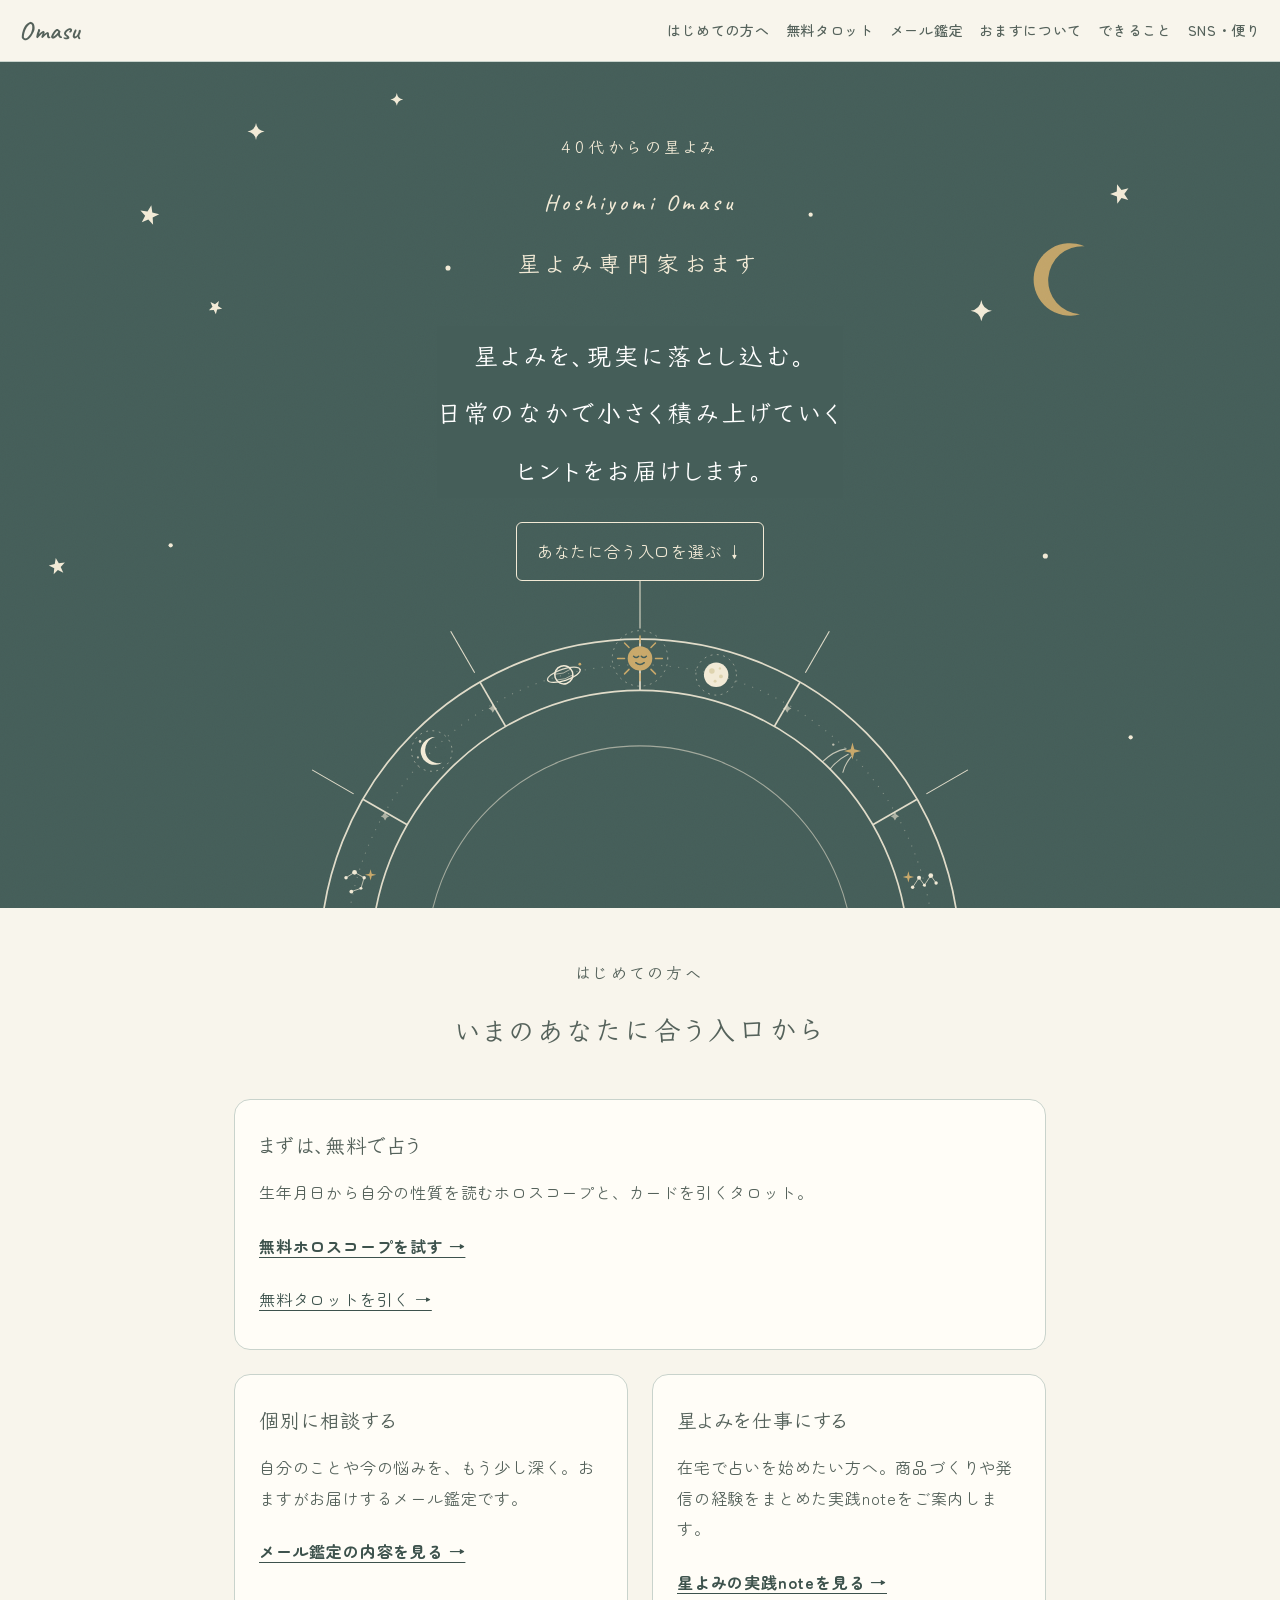
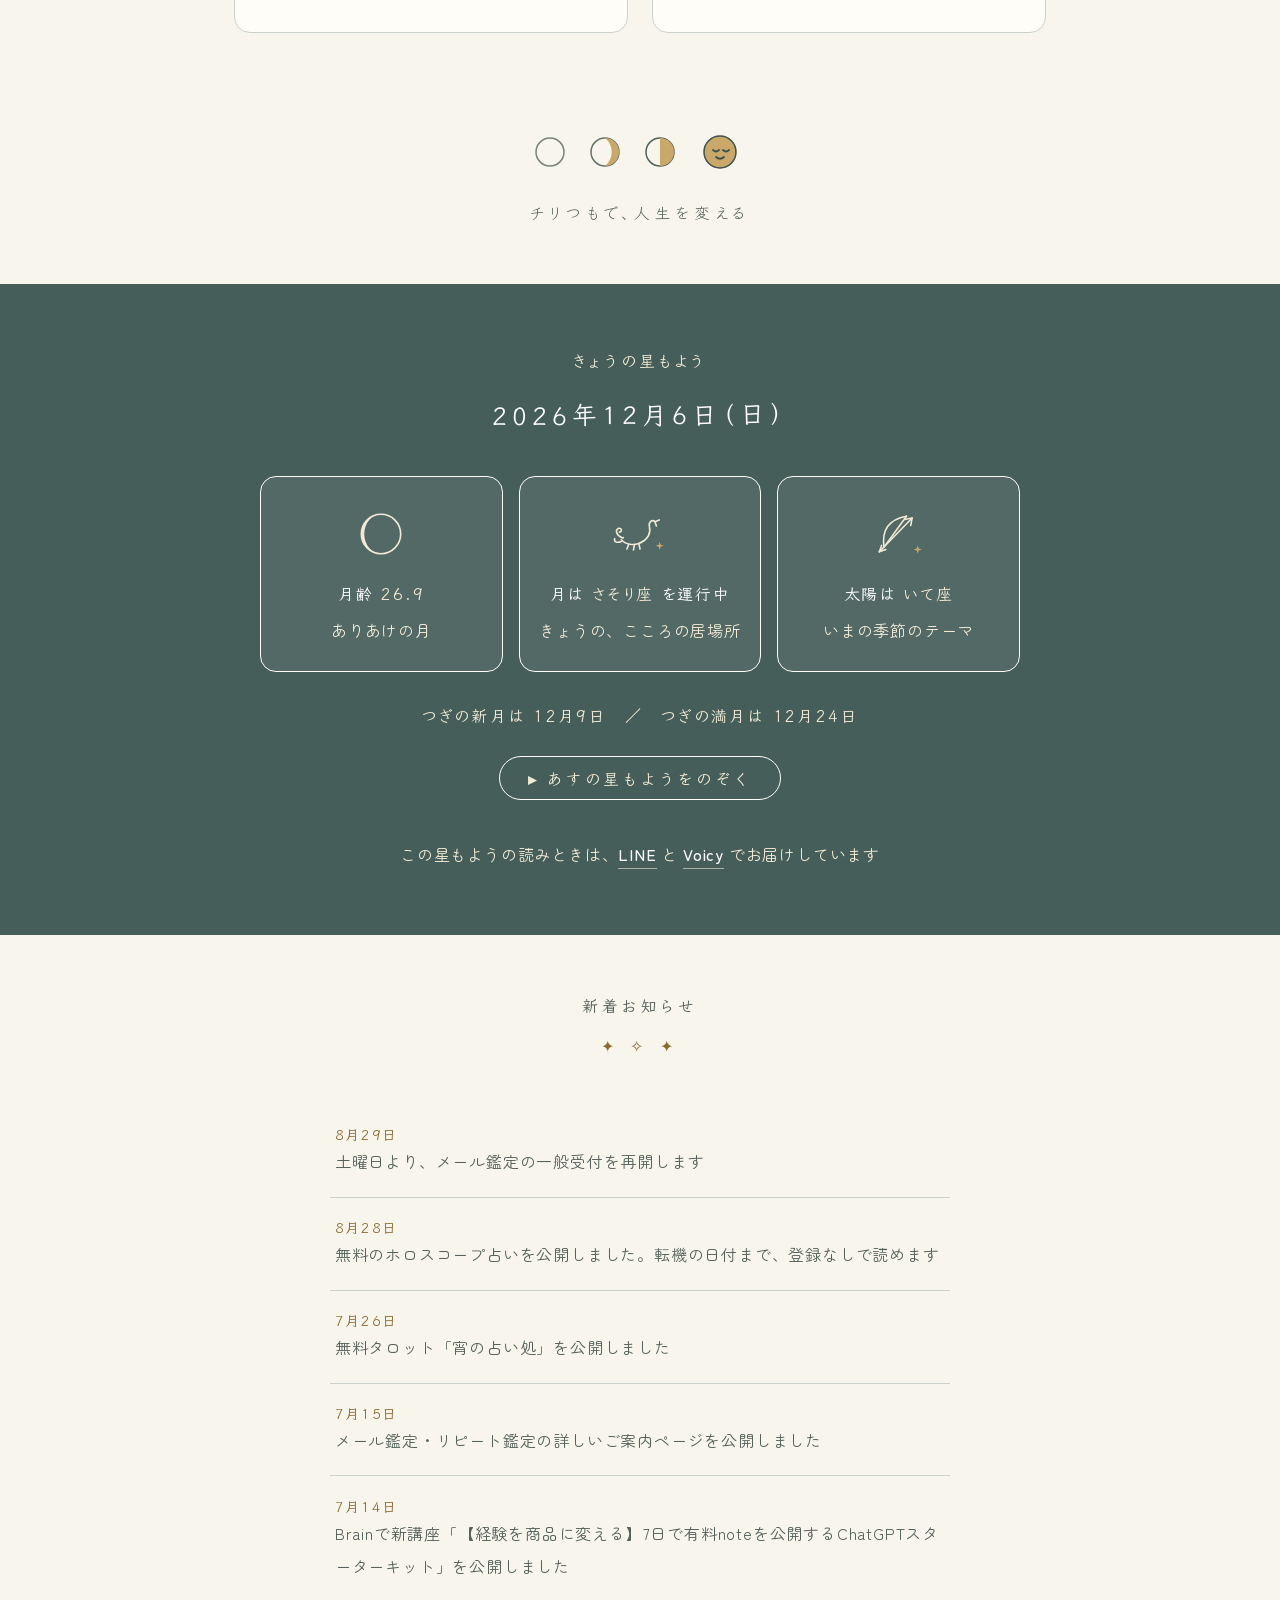
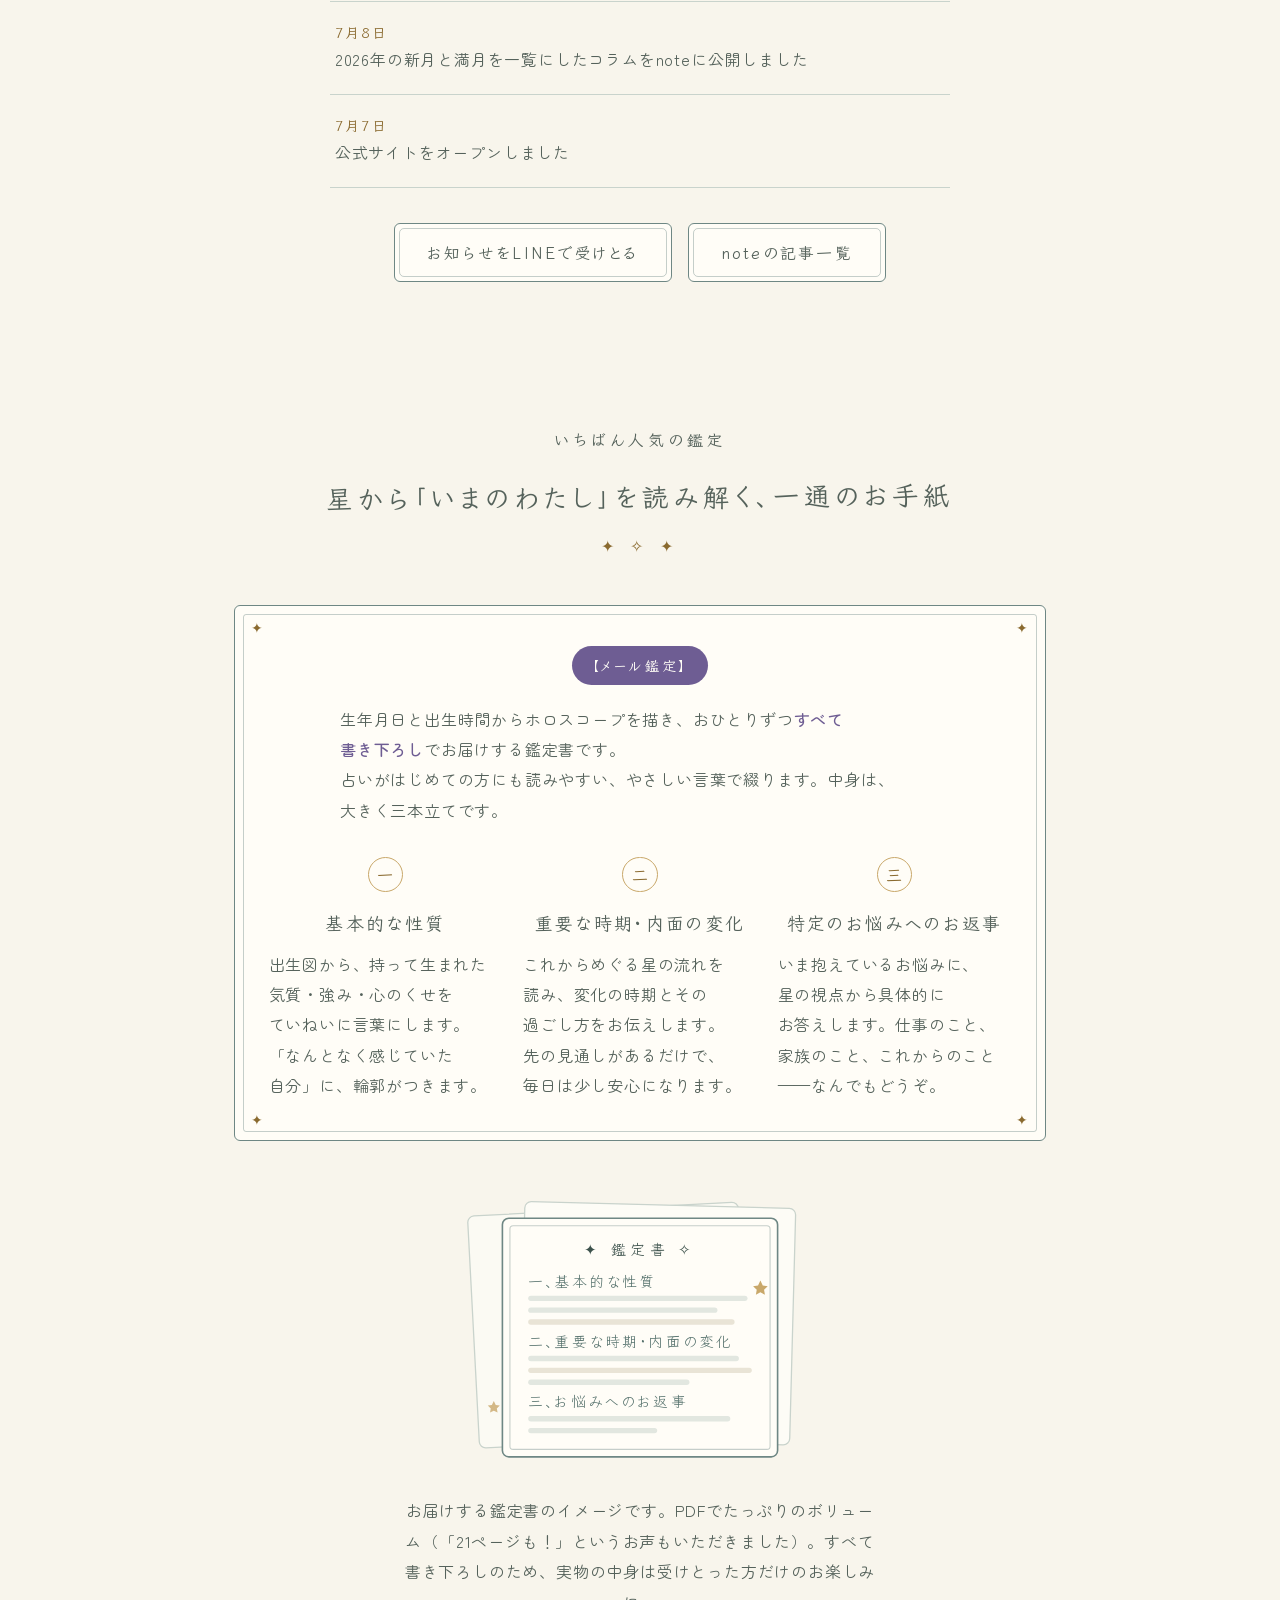
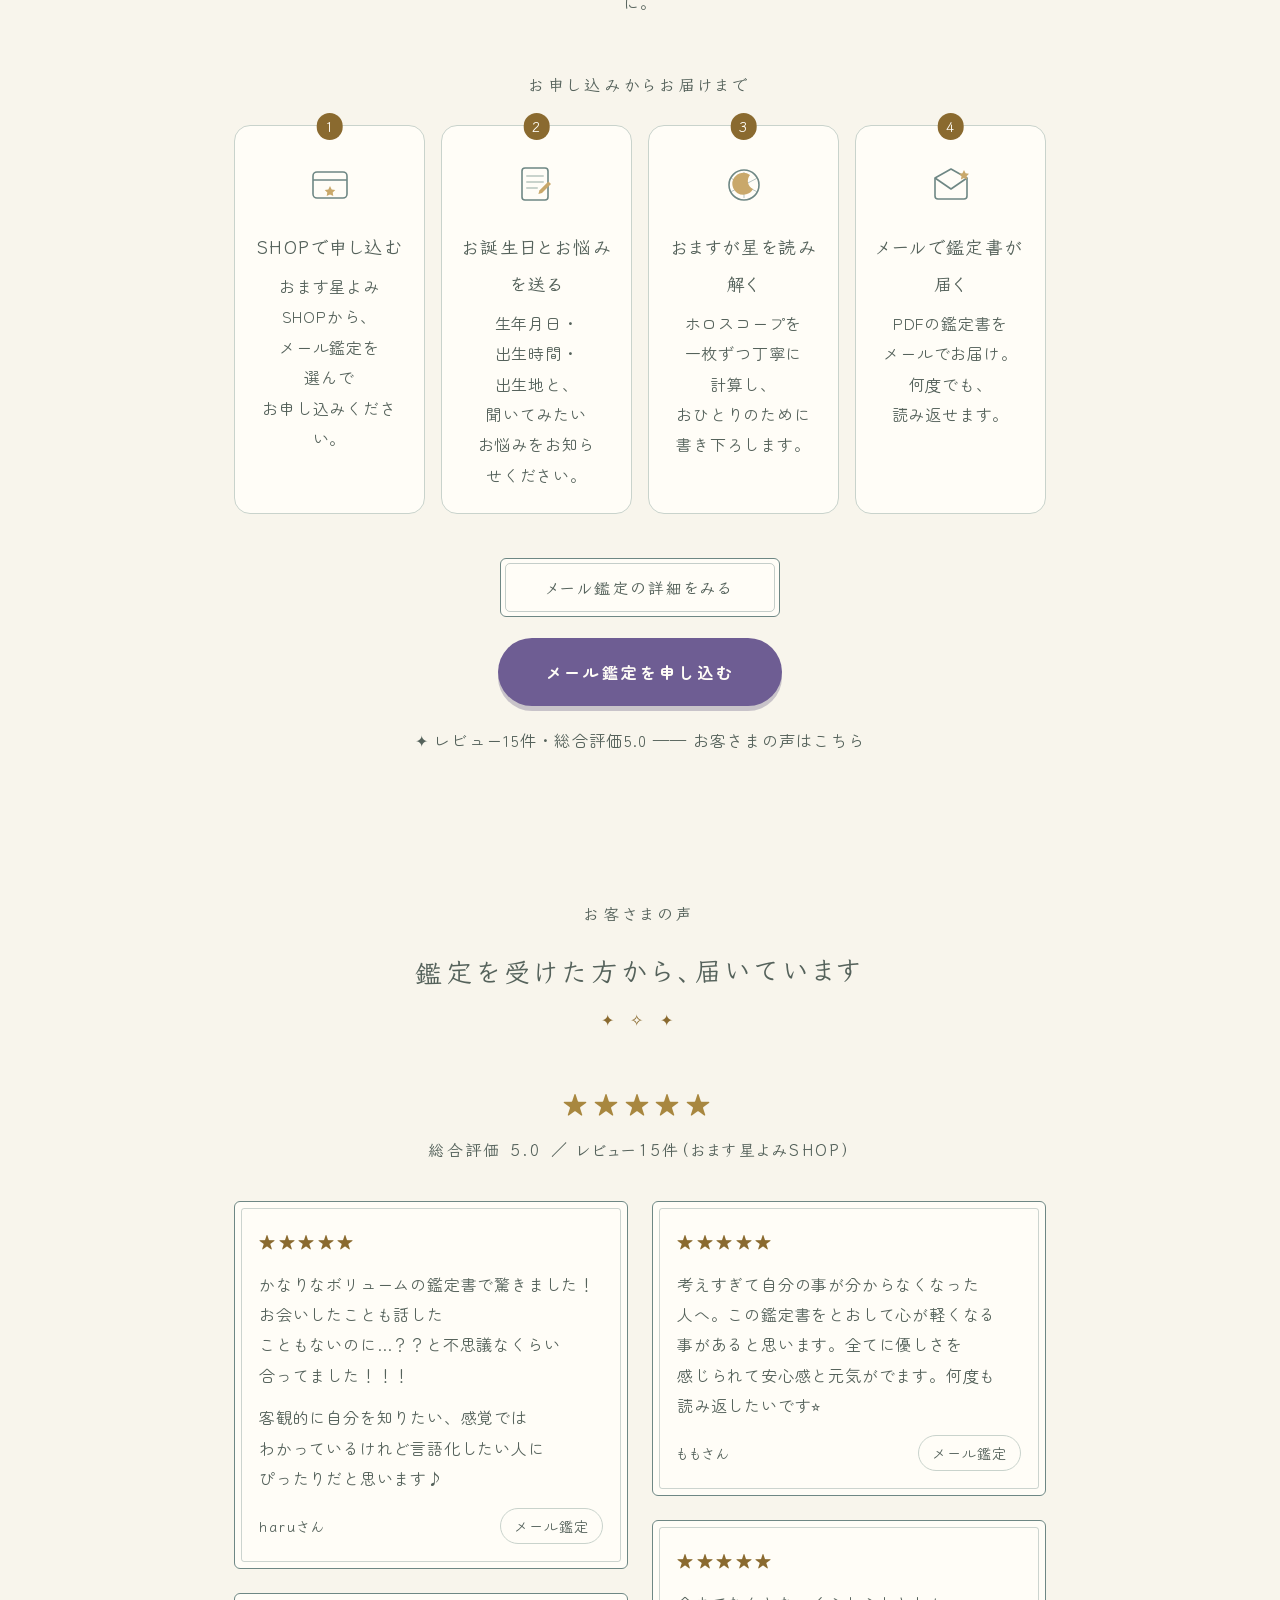
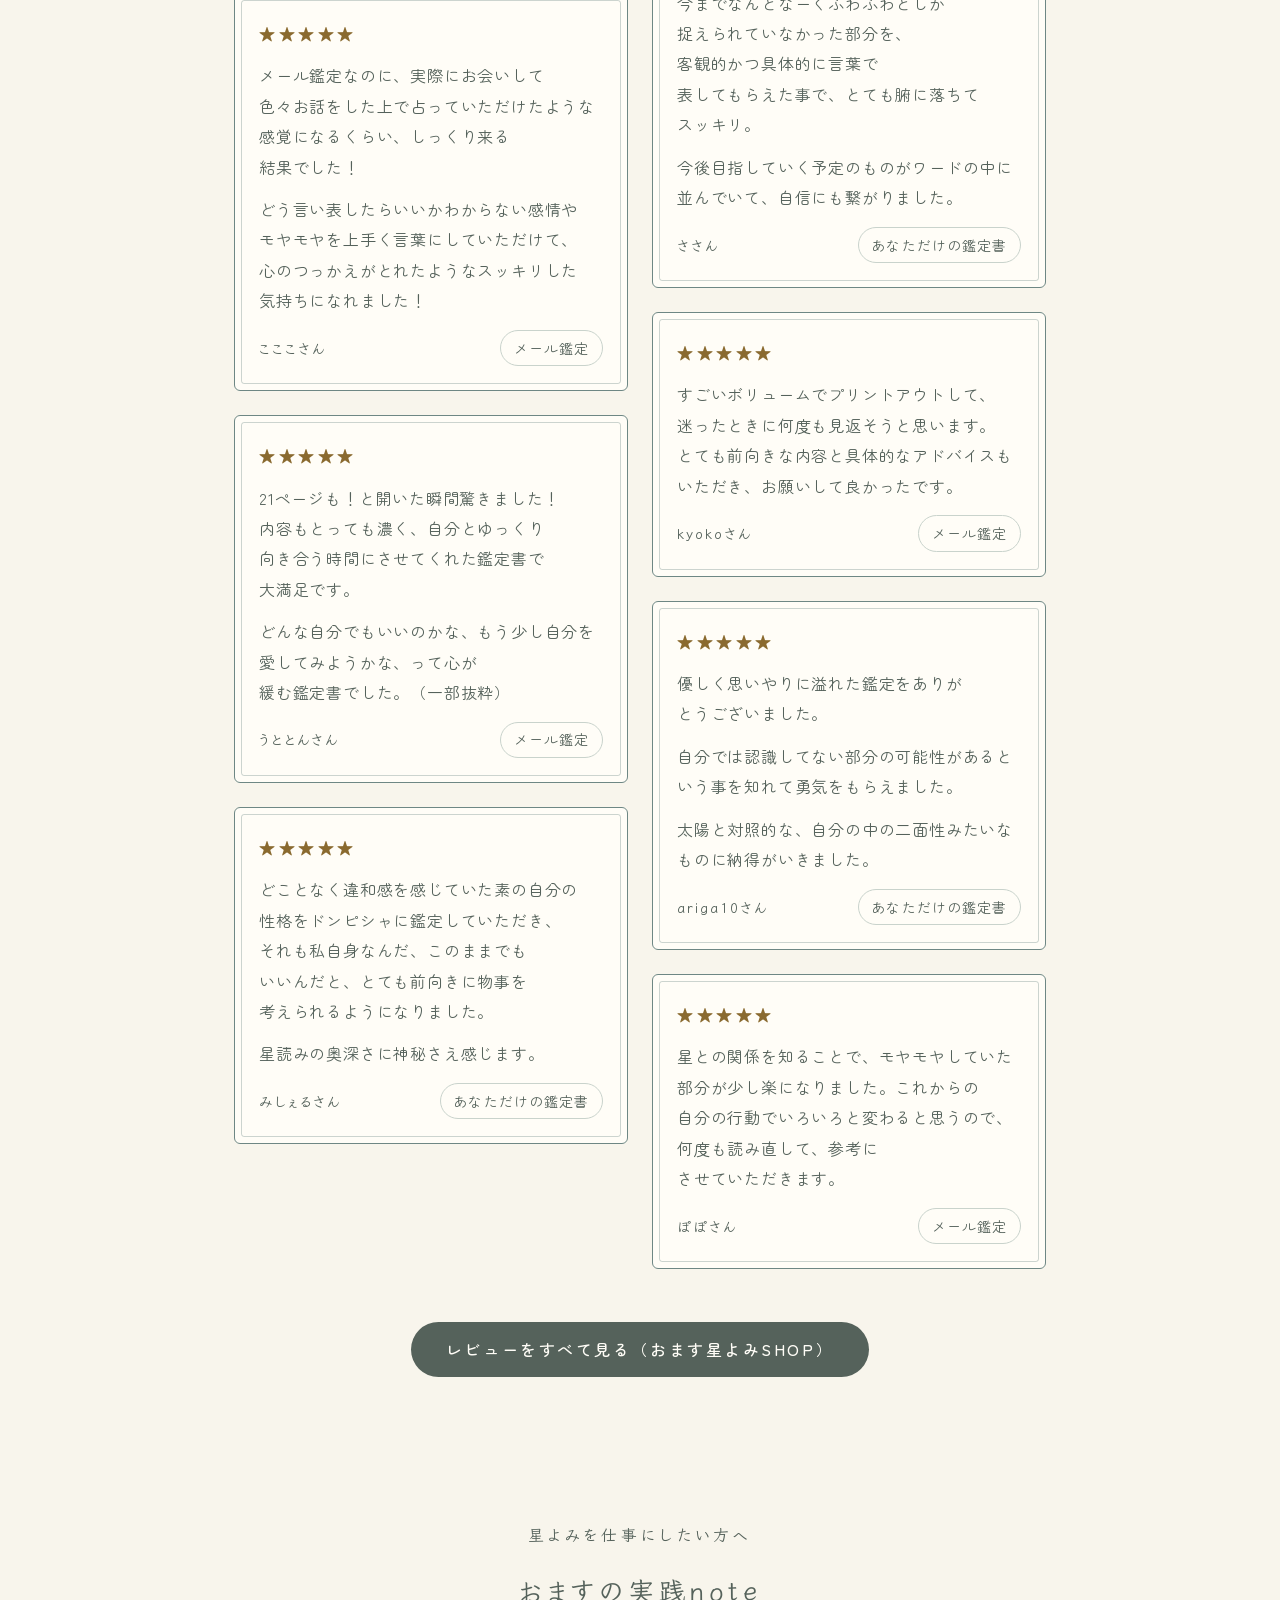
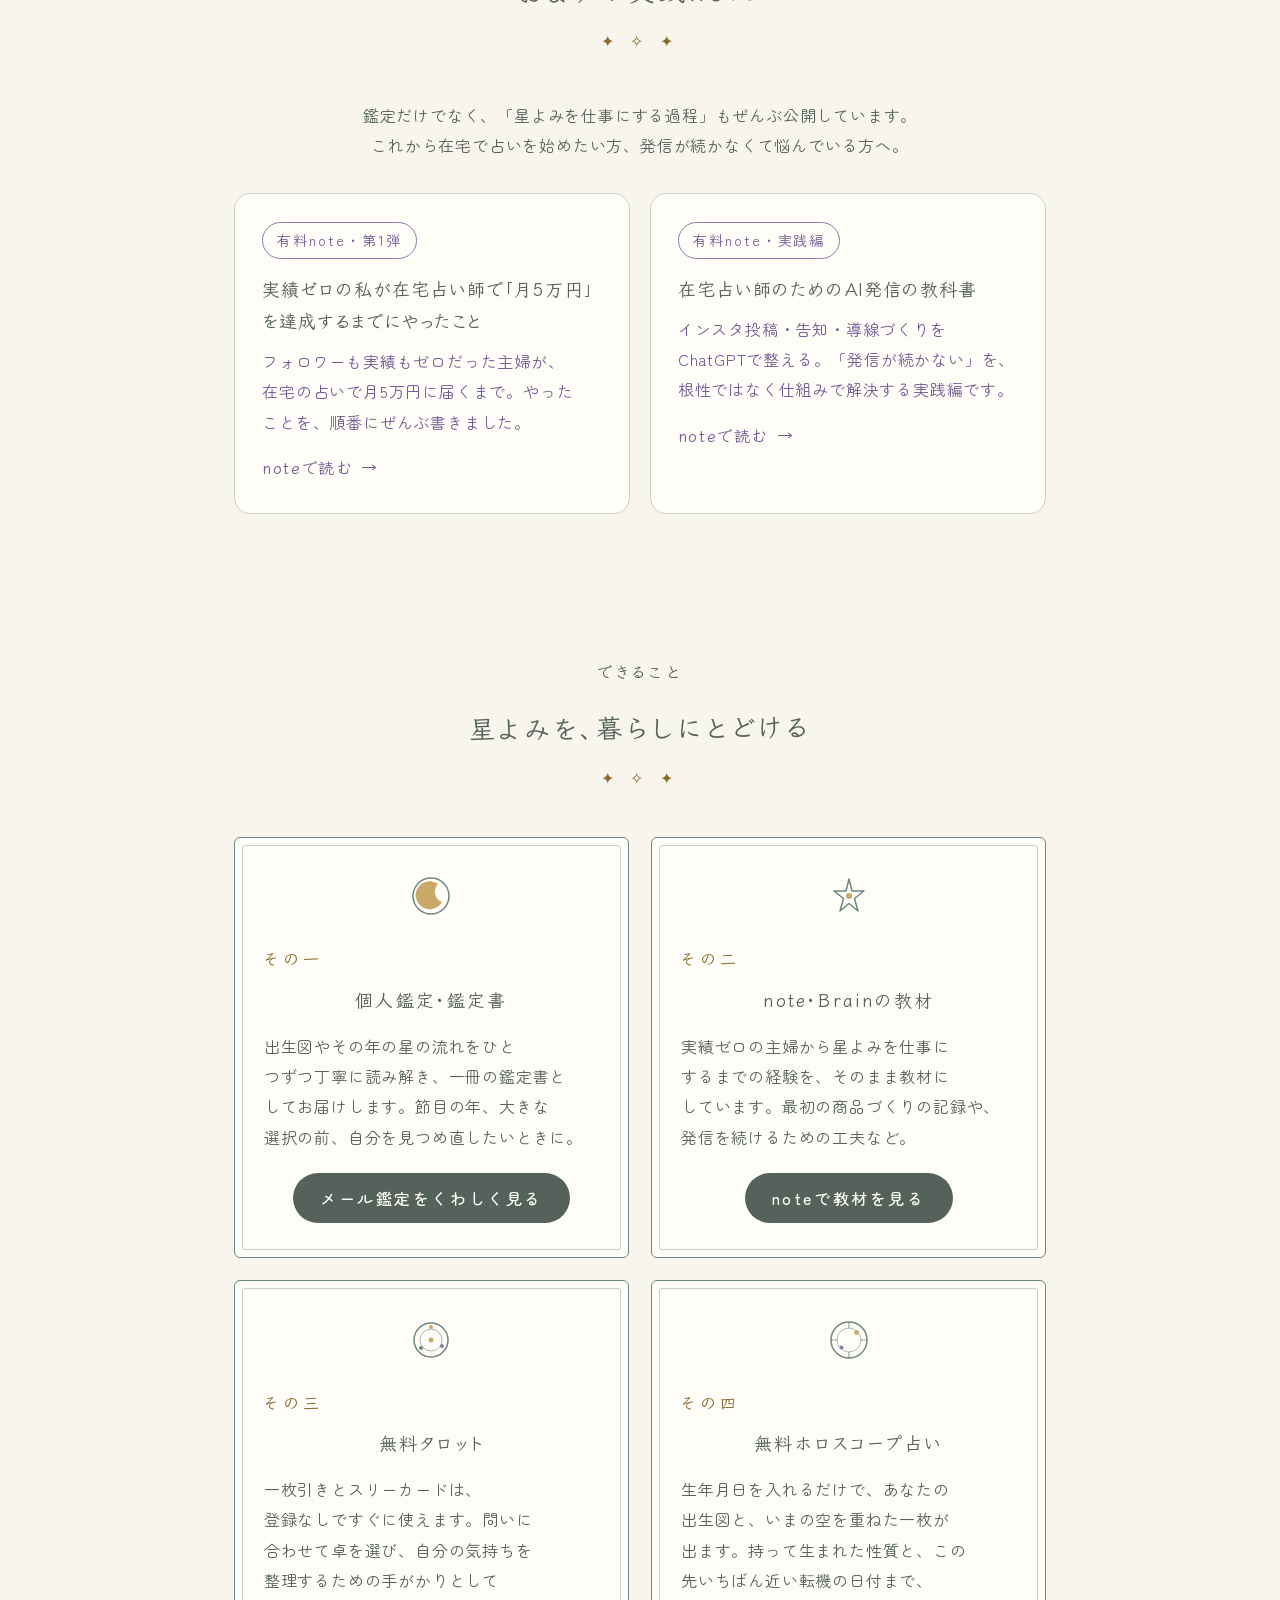
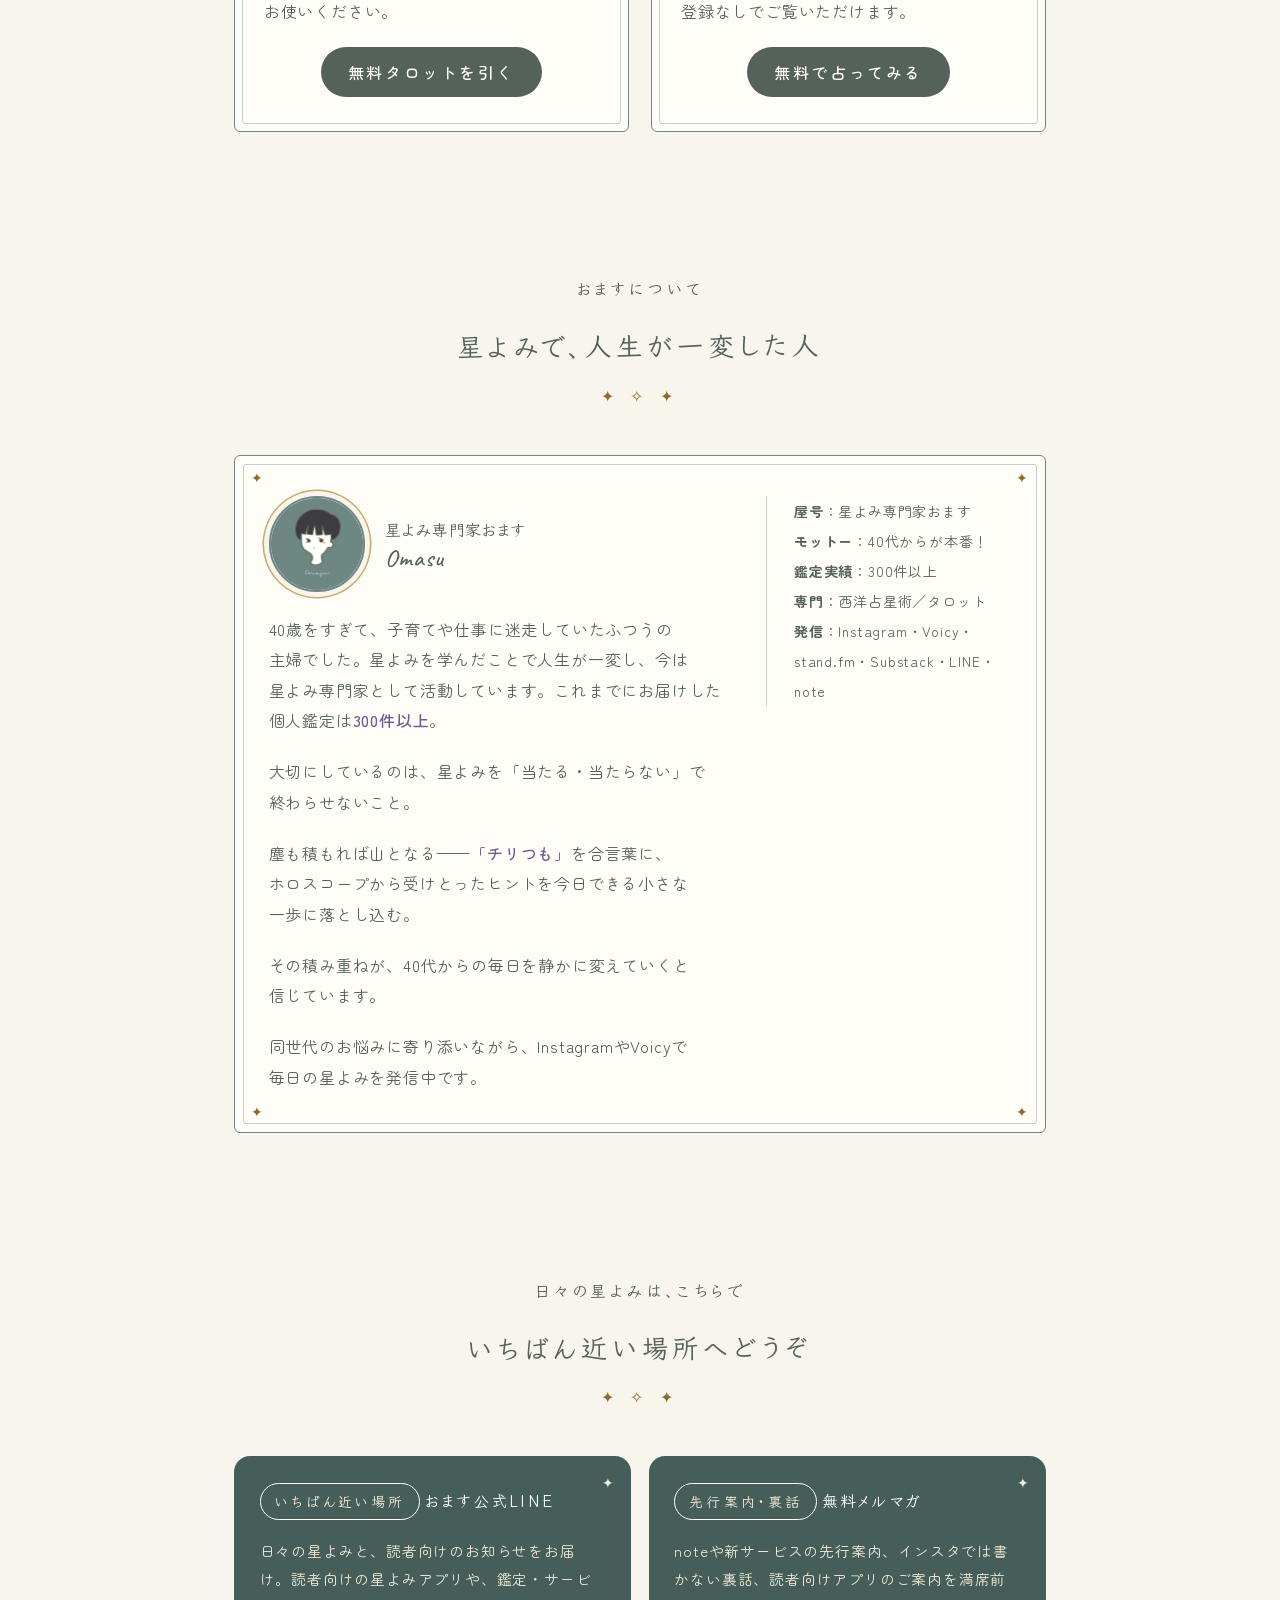
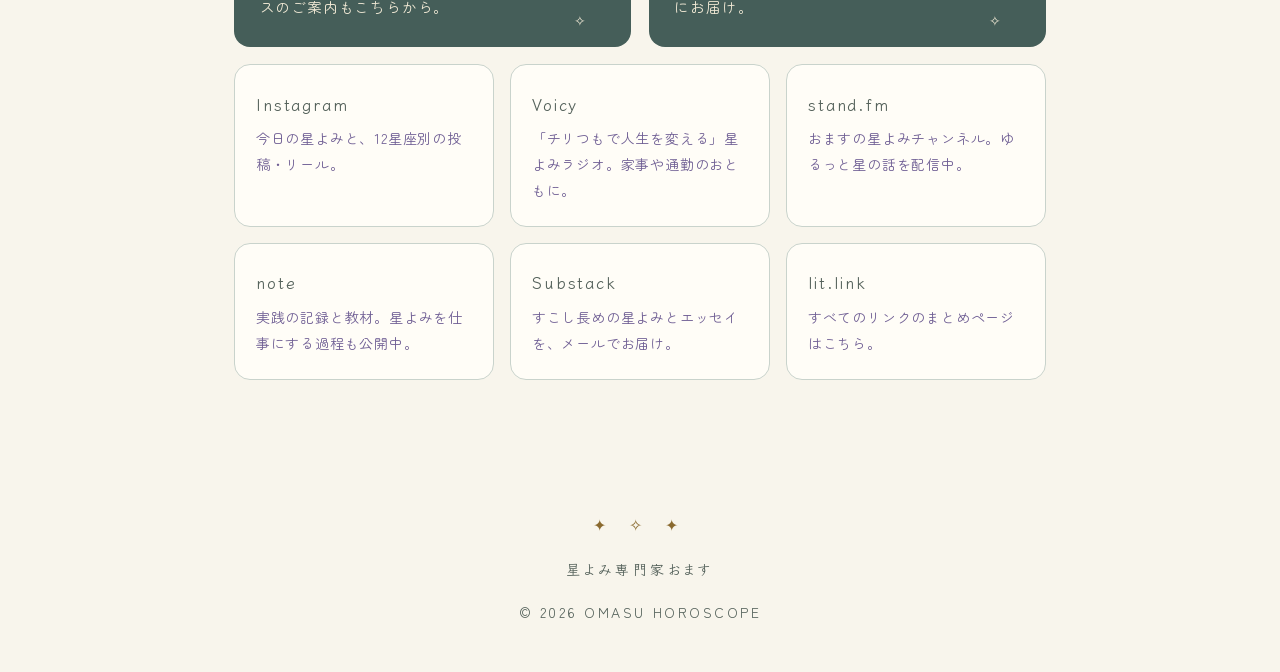
==== index.html @ 39710cfb "公式トップの入口と文字・レビューの読みやすさを改善" ====
<!DOCTYPE html>
<html lang="ja">
<head>
<meta charset="UTF-8">
<meta name="viewport" content="width=device-width, initial-scale=1.0">
<title>星よみ専門家おます | 公式サイト</title>
<meta name="description" content="星よみ専門家おますの公式サイト。星よみを現実に落とし込みながら、日常生活の中で小さく積み上げていくヒントをお届けします。40代からが本番！">
<link rel="preconnect" href="https://fonts.googleapis.com">
<link rel="preconnect" href="https://fonts.gstatic.com" crossorigin>
<link href="https://fonts.googleapis.com/css2?family=Caveat:wght@500;600&family=Shippori+Mincho+B1:wght@500;700&family=Zen+Maru+Gothic:wght@400;500;700&family=Klee+One:wght@400;600&display=swap" rel="stylesheet">
<style>
  :root{
    --ivory:#f8f5ec;
    --card:#fffdf7;
    --green:#6e8784;        /* アイコンと同じ緑 */
    --green-hi:#7f9793;
    --green-deep:#54706b;
    --green-dark:#455e59;
    --green-ink:#3d524c;
    --cream:#f2ead6;
    --gold:#c9a86a;
    --murasaki:#8d7bb0;
    --lavender:#cfc5e3;
    --body:#55625b;
    --line:#c9d3cc;
    --maxw:860px;
  }
  *{margin:0;padding:0;box-sizing:border-box}
  html{scroll-behavior:smooth}
  body{
    background:var(--ivory);
    color:var(--body);
    font-family:'Zen Maru Gothic',sans-serif;
    line-height:2.05;
    letter-spacing:.05em;
    font-feature-settings:"palt";
  }
  ::selection{background:var(--green);color:#fff}
  h1,h2,h3{font-family:'Klee One',cursive;font-weight:600;color:var(--green-ink)}
  a{color:var(--murasaki);text-decoration:none;transition:opacity .25s}
  a:hover{opacity:.75}
  a:focus-visible{outline:2px solid var(--murasaki);outline-offset:4px;border-radius:8px}

  .obi{
    font-family:'Klee One',cursive;font-weight:600;
    font-size:.9rem;letter-spacing:.24em;color:var(--green);
  }
  .hoshikugiri{
    display:flex;justify-content:center;gap:.8rem;
    color:var(--gold);font-size:.85rem;letter-spacing:.4em;margin-top:.4rem;
  }

  /* ---------- nav ---------- */
  nav{
    position:sticky;top:0;z-index:50;
    display:flex;align-items:center;justify-content:space-between;
    gap:1rem;
    padding:.65rem 1.2rem;
    background:rgba(248,245,236,.86);
    backdrop-filter:blur(8px);
    -webkit-backdrop-filter:blur(8px);
    border-bottom:1px solid var(--line);
  }
  nav .logo{
    font-family:'Caveat',cursive;
    font-weight:600;
    font-size:1.6rem;
    color:var(--green-ink);
    line-height:1;
  }
  nav ul{
    display:flex;gap:1.1rem;list-style:none;
    overflow-x:auto;
    -webkit-overflow-scrolling:touch;
  }
  nav ul a{
    font-size:.8rem;letter-spacing:.14em;color:var(--green-ink);
    white-space:nowrap;font-weight:500;
  }

  /* ---------- hero ---------- */
  .hero{
    position:relative;
    min-height:94svh;
    display:flex;align-items:center;justify-content:center;
    text-align:center;overflow:hidden;
    padding:4rem 1.5rem 0;
    background:
      radial-gradient(120% 90% at 20% 15%, rgba(242,234,214,.13) 0%, rgba(242,234,214,0) 45%),
      radial-gradient(90% 70% at 80% 30%, var(--green-hi) 0%, rgba(127,151,147,0) 60%),
      radial-gradient(110% 90% at 50% 100%, var(--green-deep) 0%, rgba(84,112,107,0) 65%),
      linear-gradient(175deg, var(--green) 0%, #66807c 55%, var(--green-deep) 100%);
    color:var(--cream);
  }
  /* 紙の粒子（リッチな質感） */
  .hero::after{
    content:"";
    position:absolute;inset:0;
    background-image:url("data:image/svg+xml,%3Csvg xmlns='http://www.w3.org/2000/svg' width='240' height='240'%3E%3Cfilter id='n'%3E%3CfeTurbulence type='fractalNoise' baseFrequency='0.9' numOctaves='2'/%3E%3C/filter%3E%3Crect width='240' height='240' filter='url(%23n)' opacity='0.5'/%3E%3C/svg%3E");
    opacity:.07;
    mix-blend-mode:overlay;
    pointer-events:none;
  }
  .hero-sky{position:absolute;inset:0;width:100%;height:100%;pointer-events:none}

  /* 星のまたたき */
  .tw{animation:twinkle 3.6s ease-in-out infinite}
  .tw:nth-of-type(2n){animation-delay:1.2s;animation-duration:4.4s}
  .tw:nth-of-type(3n){animation-delay:2.1s;animation-duration:5.2s}
  .tw:nth-of-type(5n){animation-delay:.6s}
  @keyframes twinkle{0%,100%{opacity:.9}50%{opacity:.25}}
  /* 月のゆらぎ */
  .moon-g{animation:moonfloat 9s ease-in-out infinite;transform-box:fill-box;transform-origin:center}
  @keyframes moonfloat{0%,100%{transform:translateY(0)}50%{transform:translateY(-9px)}}
  /* 光線の呼吸 */
  #rays{animation:breathe 7s ease-in-out infinite}
  @keyframes breathe{0%,100%{opacity:.5}50%{opacity:.2}}
  /* 流れ星 */
  .shooting{
    position:absolute;
    top:14%;left:-6%;
    width:130px;height:2px;
    background:linear-gradient(90deg, rgba(242,234,214,0), rgba(242,234,214,.95));
    border-radius:2px;
    transform:rotate(16deg);
    opacity:0;
    animation:shoot 9s ease-in infinite;
    animation-delay:3s;
  }
  @keyframes shoot{
    0%{opacity:0;transform:translate(0,0) rotate(16deg)}
    3%{opacity:1}
    9%{opacity:0;transform:translate(60vw,18vh) rotate(16deg)}
    100%{opacity:0;transform:translate(60vw,18vh) rotate(16deg)}
  }

  .hero-inner{
    position:relative;z-index:1;max-width:640px;
    /* 環は「幅か高さの大きい方」に合わせて拡大されるため、余白も同じ基準で確保する */
    padding-bottom:260px;
    padding-bottom:max(24vw, 36vh);
    padding-bottom:max(24vw, 36svh);
  }
  .hero .obi{color:var(--cream);opacity:.85}
  .hero h1{
    margin-top:1.1rem;
    font-size:clamp(1.1rem,3.4vw,1.4rem);
    letter-spacing:.3em;color:var(--cream);
  }
  .hero h1 .small{
    display:block;font-size:.62em;letter-spacing:.5em;opacity:.7;margin-bottom:.6em;
    font-family:'Caveat',cursive;font-weight:500;letter-spacing:.18em;font-size:1em;
  }
  .thesis{
    margin-top:2.5rem;
    font-family:'Klee One',cursive;font-weight:600;
    font-size:clamp(1.15rem,3.4vw,1.5rem);
    letter-spacing:.14em;line-height:2.4;color:#fff;
    transform:rotate(-.5deg);
    text-shadow:0 1px 12px rgba(61,82,76,.35);
  }
  .motto{
    display:inline-block;margin-top:2rem;
    font-family:'Klee One',cursive;font-weight:600;
    font-size:.9rem;letter-spacing:.14em;color:var(--cream);
    border:1.5px solid rgba(242,234,214,.75);
    border-radius:999px;padding:.5em 1.8em;transform:rotate(-1.5deg);
  }
  /* ヒーローの入場アニメーション */
  .rise{opacity:0;transform:translateY(18px);animation:rise 1s ease-out forwards}
  .rise.d1{animation-delay:.15s}.rise.d2{animation-delay:.35s}.rise.d3{animation-delay:.6s}.rise.d4{animation-delay:.85s}
  @keyframes rise{to{opacity:1;transform:none}}

  /* ---------- 満ちていく月 ---------- */
  .michiru{text-align:center;padding:3rem 1.5rem 0}
  .michiru .cap{
    font-family:'Klee One',cursive;font-size:.84rem;
    letter-spacing:.3em;color:var(--green);margin-top:.7rem;
  }

  /* ---------- 新着お知らせ ---------- */
  .news-list{max-width:620px;margin:0 auto}
  .news-item{
    display:block;
    border-bottom:1px solid var(--line);
    padding:1.15rem .3rem;
    color:var(--body);
  }
  a.news-item:hover{opacity:1;background:#fbfaf3}
  .news-date{
    font-family:'Klee One',cursive;
    font-weight:600;
    font-size:.8rem;
    letter-spacing:.16em;
    color:var(--gold);
    display:block;
    line-height:1.6;
  }
  .news-text{font-size:.95rem;line-height:1.9;color:var(--green-ink)}
  .news-btns{
    display:flex;flex-wrap:wrap;justify-content:center;gap:1rem;
    margin-top:2.2rem;
  }
  .btn-hand{
    position:relative;
    display:inline-block;
    font-family:'Klee One',cursive;
    font-weight:600;
    font-size:.92rem;
    letter-spacing:.14em;
    color:var(--green-ink);
    background:var(--card);
    border:1.5px solid var(--green);
    border-radius:8px;
    padding:.75em 2em;
  }
  .btn-hand::before{
    content:"";
    position:absolute;inset:4px;
    border:1px solid var(--green);
    opacity:.4;border-radius:5px;
    pointer-events:none;
  }
  .btn-hand:hover{background:var(--green);color:#fff;opacity:1}

  /* ---------- sections ---------- */
  section{max-width:var(--maxw);margin:0 auto;padding:4.4rem 1.5rem}
  .sec-head{text-align:center;margin-bottom:2.7rem}
  .sec-head h2{
    font-size:clamp(1.3rem,4vw,1.65rem);
    letter-spacing:.18em;margin-top:.8rem;transform:rotate(-.4deg);
  }
  p+p{margin-top:1.3em}
  em{font-style:normal;color:var(--murasaki);font-weight:500}

  /* スクロールで浮かび上がる */
  .reveal{opacity:0;transform:translateY(26px);transition:opacity .8s ease,transform .8s ease}
  .reveal.on{opacity:1;transform:none}

  /* タロットカード風の枠 */
  .tarot-card{
    position:relative;background:var(--card);
    border:1.5px solid var(--green);border-radius:6px;
    padding:2.5rem 2.1rem;
  }
  .tarot-card::before{
    content:"";position:absolute;inset:8px;
    border:1px solid var(--green);opacity:.4;border-radius:3px;pointer-events:none;
  }
  .kado{position:absolute;color:var(--gold);font-size:.9rem;line-height:1}
  .kado.tl{top:14px;left:16px}.kado.tr{top:14px;right:16px}
  .kado.bl{bottom:14px;left:16px}.kado.br{bottom:14px;right:16px}

  /* ---------- about ---------- */
  .about-grid{display:grid;grid-template-columns:1fr;gap:1.9rem}
  .prof-head{display:flex;align-items:center;gap:1.3rem;margin-bottom:1.4rem}
  .prof-icon{
    width:96px;height:96px;flex:0 0 auto;
    border-radius:50%;
    border:2.5px solid var(--green);
    box-shadow:0 0 0 5px var(--ivory), 0 0 0 6.5px var(--gold);
    object-fit:cover;
  }
  .prof-name{font-family:'Klee One',cursive;font-weight:600;color:var(--green-ink)}
  .prof-name .en{
    display:block;font-family:'Caveat',cursive;font-weight:500;
    font-size:1.3rem;color:var(--green);line-height:1.2;
  }
  .about-note{
    border-top:1px solid var(--line);padding-top:1.4rem;
    font-size:.86rem;line-height:2.15;
  }
  .about-note b{color:var(--green-ink);font-weight:700}

  /* ---------- services ---------- */
  .services{display:grid;grid-template-columns:1fr;gap:1.4rem}
  .service{
    position:relative;background:var(--card);
    border:1.5px solid var(--green);border-radius:6px;
    padding:2.2rem 1.8rem 2.1rem;text-align:center;
  }
  .service::before{
    content:"";position:absolute;inset:7px;
    border:1px solid var(--green);opacity:.4;border-radius:3px;pointer-events:none;
  }
  .service .icon{margin-bottom:.9rem}
  .service .num{
    font-family:'Klee One',cursive;font-weight:600;
    font-size:.8rem;letter-spacing:.32em;color:var(--gold);
  }
  .service h3{font-size:1.12rem;letter-spacing:.12em;margin:.45rem 0 .8rem}
  .service p{font-size:.9rem;line-height:2;text-align:left}
  .service .go{
    display:inline-block;margin-top:1.3rem;
    font-size:.82rem;font-weight:500;letter-spacing:.16em;
    color:#fff;background:var(--green);border-radius:999px;padding:.55em 1.7em;
  }
  .service .go:hover{background:var(--green-dark);opacity:1}

  /* ---------- apps ---------- */
  .apps{display:grid;grid-template-columns:1fr;gap:1.2rem}
  .app-card{
    display:block;background:var(--card);
    border:1.5px solid var(--line);border-radius:20px;
    padding:1.8rem 1.7rem;
    transition:transform .25s,border-color .25s;
  }
  .app-card:hover{opacity:1;transform:translateY(-3px);border-color:var(--green)}
  .app-card h3{font-size:1rem;letter-spacing:.1em}
  .app-card p{font-size:.85rem;margin-top:.55rem;line-height:1.95}
  .app-card .url{
    display:block;margin-top:.9rem;
    font-family:'Klee One',cursive;font-weight:600;
    font-size:.78rem;letter-spacing:.1em;color:var(--murasaki);
  }

  /* ---------- channels ---------- */
  .ch-featured{display:grid;grid-template-columns:1fr;gap:1.1rem;margin-bottom:1.1rem}
  .ch-big{
    position:relative;display:block;
    background:linear-gradient(160deg,var(--green) 0%,var(--green-deep) 100%);
    color:var(--cream);
    border-radius:20px;
    padding:1.7rem 1.6rem 1.6rem;
    overflow:hidden;
  }
  .ch-big:hover{opacity:.92}
  .ch-big .st{position:absolute;color:rgba(242,234,214,.5);font-size:.8rem}
  .ch-big .st.a{top:12px;right:16px}
  .ch-big .st.b{bottom:12px;right:44px;font-size:.6rem}
  .ch-big .ch-name{
    font-family:'Klee One',cursive;font-weight:600;
    font-size:1.15rem;letter-spacing:.14em;color:#fff;
  }
  .ch-big .ch-desc{display:block;font-size:.82rem;margin-top:.5rem;line-height:1.9;color:var(--cream)}
  .ch-big .tag{
    display:inline-block;margin-bottom:.6rem;
    font-family:'Klee One',cursive;font-weight:600;
    font-size:.7rem;letter-spacing:.22em;
    border:1px solid rgba(242,234,214,.7);
    border-radius:999px;padding:.2em 1em;color:var(--cream);
  }
  .channels{display:grid;grid-template-columns:1fr 1fr;gap:1rem}
  .channel{
    display:block;background:var(--card);
    border:1.5px solid var(--line);border-radius:16px;
    padding:1.4rem 1.3rem;
  }
  .channel:hover{opacity:1;border-color:var(--green);background:#fbfaf3}
  .channel .ch-name{
    font-family:'Klee One',cursive;font-weight:600;
    font-size:1rem;letter-spacing:.12em;color:var(--green-ink);
  }
  .channel .ch-desc{display:block;font-size:.78rem;margin-top:.35rem;line-height:1.85}

  /* ---------- voices（お客さまの声） ---------- */
  .rating-strip{
    text-align:center;
    margin-bottom:2.2rem;
  }
  .rating-strip .big-stars{
    color:var(--gold);
    font-size:1.5rem;
    letter-spacing:.28em;
  }
  .rating-strip .num-label{
    display:block;
    margin-top:.3rem;
    font-family:'Klee One',cursive;
    font-weight:600;
    font-size:.95rem;
    letter-spacing:.14em;
    color:var(--green-ink);
  }
  .voices{
    columns:1;
    column-gap:1.1rem;
  }
  .voice{
    position:relative;
    display:inline-block;
    width:100%;
    break-inside:avoid;
    background:var(--card);
    border:1.5px solid var(--green);
    border-radius:6px;
    padding:1.6rem 1.5rem 1.4rem;
    margin:0 0 1.1rem;
  }
  .voice::before{
    content:"";
    position:absolute;inset:6px;
    border:1px solid var(--green);
    opacity:.35;border-radius:3px;
    pointer-events:none;
  }
  .voice .stars{
    color:var(--gold);
    font-size:.85rem;
    letter-spacing:.22em;
    margin-bottom:.5rem;
  }
  .voice p{
    font-size:.86rem;
    line-height:1.95;
  }
  .voice .who{
    margin-top:.9rem;
    display:flex;
    align-items:center;
    justify-content:space-between;
    gap:.6rem;
    flex-wrap:wrap;
  }
  .voice .name{
    font-family:'Klee One',cursive;
    font-weight:600;
    font-size:.8rem;
    letter-spacing:.14em;
    color:var(--green-ink);
  }
  .voice .item-tag{
    font-size:.68rem;
    letter-spacing:.08em;
    color:var(--green);
    border:1px solid var(--line);
    border-radius:999px;
    padding:.2em .9em;
    white-space:nowrap;
  }
  .voices-more{
    text-align:center;
    margin-top:1.8rem;
  }
  .voices-more a{
    display:inline-block;
    font-size:.85rem;
    font-weight:500;
    letter-spacing:.16em;
    color:#fff;
    background:var(--green);
    border-radius:999px;
    padding:.7em 2.2em;
  }
  .voices-more a:hover{background:var(--green-deep);opacity:1}

  /* ---------- kantei（メール鑑定） ---------- */
  .kantei-chip{
    display:inline-block;
    font-family:'Klee One',cursive;
    font-weight:600;
    font-size:.82rem;
    letter-spacing:.2em;
    color:#fff;
    background:var(--murasaki);
    border-radius:999px;
    padding:.35em 1.4em;
    margin-bottom:1.2rem;
  }
  .kantei-lead{
    text-align:left;
    max-width:600px;
    margin:0 auto;
    font-size:.95rem;
  }
  .naiyou{
    display:grid;
    grid-template-columns:1fr;
    gap:1.3rem;
    margin-top:2rem;
  }
  .naiyou-item{text-align:center}
  .naiyou-num{
    display:inline-flex;
    align-items:center;
    justify-content:center;
    width:2.2em;height:2.2em;
    border:1.5px solid var(--gold);
    border-radius:50%;
    font-family:'Klee One',cursive;
    font-weight:600;
    color:var(--gold);
  }
  .naiyou-item h3{
    font-size:1.05rem;
    letter-spacing:.12em;
    margin:.7rem 0 .5rem;
  }
  .naiyou-item p{font-size:.87rem;line-height:1.95;text-align:left}

  .preview-wrap{text-align:center;margin-top:2.8rem}
  .preview-wrap svg{width:100%;max-width:430px;height:auto}
  .preview-cap{
    font-size:.82rem;
    max-width:480px;
    margin:.9rem auto 0;
    line-height:1.9;
  }

  .flow-head{text-align:center;margin:3.2rem 0 1.5rem}
  .flow{
    display:grid;
    grid-template-columns:1fr;
    gap:1rem;
  }
  .flow-step{
    position:relative;
    background:var(--card);
    border:1.5px solid var(--line);
    border-radius:16px;
    padding:1.6rem 1.2rem 1.4rem;
    text-align:center;
  }
  .step-num{
    position:absolute;
    top:-.9em;left:50%;
    transform:translateX(-50%);
    display:inline-flex;
    align-items:center;
    justify-content:center;
    width:1.9em;height:1.9em;
    background:var(--gold);
    color:#fff;
    border-radius:50%;
    font-family:'Klee One',cursive;
    font-weight:600;
    font-size:.9rem;
  }
  .flow-step .f-icon{margin:.4rem 0 .5rem}
  .flow-step h3{font-size:.98rem;letter-spacing:.08em}
  .flow-step p{font-size:.8rem;line-height:1.85;margin-top:.4rem}

  .kantei-cta{text-align:center;margin-top:2.8rem}
  .kantei-cta .btn-hand{display:block;max-width:280px;margin:0 auto 1.3rem}
  .cta-big{
    display:inline-block;
    background:var(--murasaki);
    color:#fff;
    font-weight:700;
    font-size:1.05rem;
    letter-spacing:.18em;
    border-radius:999px;
    padding:1.1em 3em;
    box-shadow:0 5px 0 rgba(77,64,110,.28);
  }
  .cta-big:hover{opacity:.88}
  .cta-sub{
    display:block;
    margin-top:1.1rem;
    font-size:.84rem;
    letter-spacing:.08em;
    color:var(--green-deep);
  }

  /* ---------- books（実践note） ---------- */
  .books-lead{
    text-align:center;
    max-width:560px;
    margin:0 auto 2rem;
    font-size:.92rem;
  }
  .books{
    display:grid;
    grid-template-columns:1fr;
    gap:1.2rem;
  }
  .book{
    display:block;
    background:var(--card);
    border:1.5px solid var(--line);
    border-radius:16px;
    padding:1.8rem 1.7rem;
    transition:transform .25s,border-color .25s;
  }
  .book:hover{opacity:1;transform:translateY(-3px);border-color:var(--murasaki)}
  .book-tag{
    display:inline-block;
    font-size:.7rem;
    letter-spacing:.14em;
    color:var(--murasaki);
    border:1px solid var(--murasaki);
    border-radius:999px;
    padding:.2em 1em;
    margin-bottom:.8rem;
  }
  .book h3{font-size:1.02rem;letter-spacing:.06em;line-height:1.8}
  .book p{font-size:.86rem;margin-top:.6rem;line-height:1.95}
  .book-go{
    display:block;
    margin-top:.9rem;
    font-family:'Klee One',cursive;
    font-weight:600;
    font-size:.8rem;
    letter-spacing:.1em;
    color:var(--murasaki);
  }

  /* ---------- seiza（12星座の帯） ---------- */
  .seiza-band{
    margin-top:3.4rem;
    padding:3.8rem 1.5rem 4rem;
    text-align:center;
    background:
      radial-gradient(90% 70% at 15% 20%, #7fa189 0%, rgba(127,161,137,0) 55%),
      radial-gradient(100% 80% at 85% 90%, #54706b 0%, rgba(84,112,107,0) 60%),
      linear-gradient(170deg, #6e8784 0%, #5f7f74 60%, #54706b 100%);
  }
  .seiza-band .obi{color:var(--cream);opacity:.9}
  .seiza-band h2{
    color:#fff;
    font-size:clamp(1.25rem,4vw,1.55rem);
    letter-spacing:.2em;
    margin-top:.7rem;
    transform:rotate(-.4deg);
  }
  .hm-grid{
    max-width:760px;
    margin:2.3rem auto 0;
    display:grid;
    grid-template-columns:1fr;
    gap:1rem;
  }
  .hm-card{
    background:rgba(255,253,247,.07);
    border:1px solid rgba(242,234,214,.35);
    border-radius:16px;
    padding:1.7rem 1.2rem 1.5rem;
    text-align:center;
  }
  .hm-art{display:flex;justify-content:center;min-height:60px}
  .hm-card svg{width:60px;height:60px;display:block}
  .hm-label{
    margin-top:.8rem;
    font-family:'Klee One',cursive;
    font-weight:600;
    font-size:1rem;
    letter-spacing:.1em;
    color:#fff;
  }
  .hm-label b{color:var(--gold);font-weight:600;letter-spacing:.12em}
  .hm-sub{font-size:.78rem;color:var(--cream);opacity:.85;margin-top:.3rem}
  .hm-next{
    margin-top:1.7rem;
    font-family:'Klee One',cursive;
    font-weight:600;
    font-size:.9rem;
    letter-spacing:.14em;
    color:var(--cream);
  }
  .hm-btn{
    display:inline-block;
    margin-top:1.5rem;
    font-family:'Klee One',cursive;
    font-weight:600;
    font-size:.85rem;
    letter-spacing:.16em;
    color:var(--cream);
    background:none;
    border:1.5px solid rgba(242,234,214,.7);
    border-radius:999px;
    padding:.55em 1.8em;
    cursor:pointer;
    transition:opacity .25s;
  }
  .hm-btn:hover{opacity:.72}
  .seiza-cap{
    margin-top:2.4rem;
    font-size:.85rem;
    color:var(--cream);
  }
  .seiza-cap a{
    color:#fff;
    font-weight:500;
    border-bottom:1px solid rgba(242,234,214,.6);
    padding-bottom:.1em;
  }

  /* ---------- footer ---------- */
  footer{text-align:center;padding:3.6rem 1.5rem 2.8rem;font-size:.75rem;letter-spacing:.18em}
  footer .stars{color:var(--gold);letter-spacing:.6em;font-size:.9rem}
  footer .mark{
    font-family:'Klee One',cursive;font-weight:600;
    font-size:1rem;letter-spacing:.24em;color:var(--green-ink);
    display:block;margin:.9rem 0;
  }

  @media (min-width:680px){
    .about-grid{grid-template-columns:1.9fr 1fr;align-items:start}
    .about-note{border-top:none;border-left:1px solid var(--line);padding:0 0 0 1.7rem}
    .services{grid-template-columns:repeat(3,1fr)}
    .apps{grid-template-columns:repeat(3,1fr)}
    .ch-featured{grid-template-columns:1fr 1fr}
    .channels{grid-template-columns:repeat(3,1fr)}
    .voices{columns:3}
    .naiyou{grid-template-columns:repeat(3,1fr)}
    .flow{grid-template-columns:repeat(4,1fr)}
    .books{grid-template-columns:1fr 1fr}
    .hm-grid{grid-template-columns:repeat(3,1fr)}
  }
  @media (prefers-reduced-motion:reduce){
    html{scroll-behavior:auto}
    .tw,.moon-g,#rays,.shooting{animation:none}
    .rise{animation:none;opacity:1;transform:none}
    .reveal{opacity:1;transform:none;transition:none}
    .app-card:hover{transform:none}
  }
</style>
<style id="kintsugi-repair">
/* ══════════════════════════════════════════════════════════════
   金継ぎ 追補スタイル【最小版】— 星よみ専門家おます 公式サイト
   2026-08-28 ／ 金継ぎ診断の追補スタイル。既存のCSSはそのままに、後から上書きしています。

   直すのは「明るい生成りの地の上で、文字が地に溶けている」ことだけ。
   ・レイアウトは1ミリも動かしません（幅・段組み・余白・文字サイズは触らない）
   ・夜空の節（ヒーロー／きょうの星もよう）も触りません
   ・色は1本に潰さず、色相はそのまま。明度だけ下げています
       金   #C9A86A → #8A6A2F（色相39°のまま）
       紫   #8D7BB0 → #6E5D93（色相260°のまま）
       緑   #6E8784 → #4F6E68（色相172°のまま）
   ══════════════════════════════════════════════════════════════ */

/* ── 金の文字（生成りの地の上）比2.07〜2.26 → 4.5以上 ───────── */
.hoshikugiri,
.news-date,
.kado,
.naiyou-num,
.service .num,
.voice .stars,
footer .stars{
  color:#8a6a2f;
}

/* 大きな★は「大文字」の床3.0でよいので、金みを多く残す */
.rating-strip .big-stars{ color:#a8873f }

/* ── くすみ緑の文字 比3.53〜3.84 → 4.5以上 ────────────────── */
.michiru .cap,
.obi,
.voice .item-tag,
.prof-name .en{
  color:#4f6e68;
}

/* ── 紫の文字 比3.69 → 4.5以上 ───────────────────────────── */
.kantei-lead em,
.about-grid em,
.book-tag,
.books a.book p,
.book-go,
.channel .ch-desc{
  color:#6e5d93;
}

/* ── 白い文字が載る面は、面の側を濃くする（文字は白のまま）──── */
.kantei-chip,
.cta-big{ background-color:#6e5d93 }
.step-num{ background-color:#8a6a2f }
.voices-more a,
.service .go{ background-color:#4f6e68 }

/* ── ここから下は「入れても入れなくてもよい」1ブロック ─────────
   9.6px〜11.2px の極小文字が15件あります（タグと小ラベル）。
   12px 未満は読めない扱いなので、12px まで上げるとその15件が消えます。
   幅も並びも変わりません（文字が0.8〜2.4px大きくなるだけ）。
   要らなければ、この最後のブロックごと消してください。 */
.voice .item-tag,
.book-tag,
.ch-big .tag,
.ch-big .st,
.ch-big .st.b{
  font-size:12px;
}

/* ── できることが4枚になったので 2×2 に（2026-08-28）───────────
   3列のままだと1枚270pxで本文が1行10〜16字しか入らず、
   4枚目だけが次の行にぽつんと残る。2列にすると1枚415pxになり、
   行が伸びて読みやすくなり、並びの釣り合いも取れる。 */
@media (min-width:680px){
  .services{ grid-template-columns:repeat(2,1fr) }
}
</style>
<link rel="stylesheet" href="readability.css">
</head>
<body>

<!-- ============ NAV ============ -->
<nav>
  <span class="logo">Omasu</span>
  <ul>
    <li><a href="#start">はじめての方へ</a></li>
    <li><a href="tarot/">無料タロット</a></li>
    <li><a href="#kantei">メール鑑定</a></li>
    <li><a href="#about">おますについて</a></li>
    <li><a href="#services">できること</a></li>
    <li><a href="#channels">SNS・便り</a></li>
  </ul>
</nav>

<!-- ============ HERO ============ -->
<header class="hero">
  <span class="shooting" aria-hidden="true"></span>

  <svg class="hero-sky" viewBox="0 0 1200 800" preserveAspectRatio="xMidYMax slice" aria-hidden="true">
    <defs>
      <path id="st5" d="M0 -9 L2.3 -2.6 L9 -2.2 L3.6 1.9 L5.4 8.4 L0 4.6 L-5.4 8.4 L-3.6 1.9 L-9 -2.2 L-2.3 -2.6 Z"/>
      <path id="st4" d="M0 -10 Q1.2 -1.2 10 0 Q1.2 1.2 0 10 Q-1.2 1.2 -10 0 Q-1.2 -1.2 0 -10 Z"/>
    </defs>

    <g fill="#f2ead6">
      <use class="tw" href="#st5" x="140" y="150" transform="rotate(12 140 150)"/>
      <use class="tw" href="#st4" x="300" y="90"  transform="scale(.8)"/>
      <use class="tw" href="#st5" x="1050" y="130" transform="rotate(-18 1050 130)"/>
      <use class="tw" href="#st4" x="920" y="240"/>
      <use class="tw" href="#st5" x="200" y="360" transform="rotate(30 200 360) scale(.7)"/>
      <use class="tw" href="#st4" x="1110" y="380" transform="scale(.7)"/>
      <use class="tw" href="#st5" x="80"  y="560" transform="rotate(-10 80 560) scale(.85)"/>
      <use class="tw" href="#st4" x="1160" y="560" transform="scale(.6)"/>
      <use class="tw" href="#st4" x="620" y="70"  transform="scale(.6)"/>
      <circle class="tw" cx="420" cy="200" r="2.4"/>
      <circle class="tw" cx="760" cy="150" r="2"/>
      <circle class="tw" cx="980" cy="470" r="2.4"/>
      <circle class="tw" cx="160" cy="460" r="2"/>
      <circle class="tw" cx="1060" cy="640" r="2"/>
    </g>

    <g class="moon-g">
      <path d="M 1005 175 a 34 34 0 1 0 22 60 a 27 27 0 1 1 -22 -60 z"
            fill="#c9a86a" opacity=".95" transform="rotate(24 1000 205)"/>
    </g>

    <g fill="none" stroke="#f2ead6" stroke-width="1.6" opacity=".9">
      <circle cx="600" cy="848" r="300"/>
      <circle cx="600" cy="848" r="252"/>
      <circle cx="600" cy="848" r="276" stroke-width="1" stroke-dasharray="1 7" opacity=".4"/>
      <circle cx="600" cy="848" r="200" stroke-width="1" opacity=".6"/>
      <g id="spokes"></g>
      <g id="rays" stroke-width="1"></g>
    </g>
    <!-- 環にそって並ぶ天体のメダイヨン（すべて手描きのSVG） -->
    <g id="medallions" stroke-linecap="round">

      <!-- こぐま座ふうの星のつらなり（左端） -->
      <g transform="translate(333.4 776.6)">
        <polyline points="-9,-5 -1,-10 8,-5 5,5 -4,8" fill="none" stroke="#f2ead6" stroke-width="0.9" opacity=".7"/>
        <circle cx="-9" cy="-5" r="1.6" fill="#f2ead6"/>
        <circle cx="-1" cy="-10" r="2.2" fill="#f2ead6"/>
        <circle cx="8" cy="-5" r="1.6" fill="#f2ead6"/>
        <circle cx="5" cy="5" r="1.4" fill="#f2ead6"/>
        <circle cx="-4" cy="8" r="1.8" fill="#f2ead6"/>
        <path d="M14 -13 l1.1 4.2 4.2 1.1 -4.2 1.1 -1.1 4.2 -1.1 -4.2 -4.2 -1.1 4.2 -1.1 z" fill="#c9a86a"/>
      </g>

      <!-- 眠る三日月 -->
      <g transform="translate(404.8 652.8)">
        <circle r="19" fill="none" stroke="#f2ead6" stroke-width="0.8" stroke-dasharray="1 5" opacity=".55"/>
        <path d="M3 -13 a13 13 0 1 0 6.5 24 a10.5 10.5 0 1 1 -6.5 -24 z" fill="#f2ead6"/>
        <path d="M6.5 -3 q2.4 2.2 4.8 -0.3 M8 5.5 q2 1.8 4 0.4" stroke="#455e59" stroke-width="1.3" fill="none"/>
        <circle cx="-11" cy="-9" r="1.2" fill="#f2ead6" opacity=".8"/>
        <circle cx="-13" cy="6" r="1" fill="#f2ead6" opacity=".6"/>
      </g>

      <!-- 環をまとう星（土星） -->
      <g transform="translate(528.6 581.4)">
        <g transform="rotate(-18)">
          <path d="M-16 0 a16 5.4 0 0 1 32 0" fill="none" stroke="#f2ead6" stroke-width="1.2" opacity=".9"/>
          <circle r="8.5" fill="none" stroke="#f2ead6" stroke-width="1.4"/>
          <path d="M-7.5 -3 q7.5 2.6 15 0 M-8 2.6 q8 2.6 16 0" stroke="#f2ead6" stroke-width="0.8" fill="none" opacity=".65"/>
          <path d="M-16 0 a16 5.4 0 0 0 32 0" fill="none" stroke="#f2ead6" stroke-width="1.2"/>
        </g>
        <circle cx="15" cy="-10" r="1.3" fill="#c9a86a"/>
      </g>

      <!-- ほほえむ太陽（頂点） -->
      <g transform="translate(600 566)">
        <circle r="26" fill="none" stroke="#f2ead6" stroke-width="0.8" stroke-dasharray="1 5" opacity=".5"/>
        <g stroke="#c9a86a" stroke-width="1.4">
          <line x1="0" y1="-14.5" x2="0" y2="-21"/>
          <line x1="0" y1="14.5" x2="0" y2="21"/>
          <line x1="-14.5" y1="0" x2="-21" y2="0"/>
          <line x1="14.5" y1="0" x2="21" y2="0"/>
          <line x1="-10.3" y1="-10.3" x2="-14.5" y2="-14.5"/>
          <line x1="10.3" y1="-10.3" x2="14.5" y2="-14.5"/>
          <line x1="-10.3" y1="10.3" x2="-14.5" y2="14.5"/>
          <line x1="10.3" y1="10.3" x2="14.5" y2="14.5"/>
        </g>
        <circle r="11.5" fill="#c9a86a"/>
        <path d="M-6 -2 q2.4 2.4 4.8 0 M1.2 -2 q2.4 2.4 4.8 0 M-4 4 q4 3.6 8 0" stroke="#455e59" stroke-width="1.4" fill="none"/>
      </g>

      <!-- クレーターのある満月 -->
      <g transform="translate(671.4 581.4)">
        <circle r="19" fill="none" stroke="#f2ead6" stroke-width="0.8" stroke-dasharray="1 5" opacity=".55"/>
        <circle r="11.5" fill="#f2ead6"/>
        <circle cx="-4" cy="-3.5" r="2.6" fill="#ded3ae"/>
        <circle cx="4.5" cy="1.5" r="1.8" fill="#ded3ae"/>
        <circle cx="-1" cy="6" r="1.4" fill="#ded3ae"/>
        <circle cx="3.5" cy="-6" r="1.1" fill="#ded3ae"/>
      </g>

      <!-- ながれ星 -->
      <g transform="translate(795.2 652.8)">
        <path d="M-2 -2 q-12 2 -22 12 M0 3 q-10 5 -17 14 M3 5 q-6 7 -8 15" fill="none" stroke="#f2ead6" stroke-width="1" opacity=".75"/>
        <path d="M4 -8 l1.7 6.3 6.3 1.7 -6.3 1.7 -1.7 6.3 -1.7 -6.3 -6.3 -1.7 6.3 -1.7 z" fill="#c9a86a"/>
        <circle cx="-14" cy="-6" r="1.1" fill="#f2ead6" opacity=".7"/>
      </g>

      <!-- カシオペヤ座ふうの星のつらなり（右端） -->
      <g transform="translate(866.6 776.6)">
        <polyline points="-11,4 -5,-5 0,2 6,-7 11,0" fill="none" stroke="#f2ead6" stroke-width="0.9" opacity=".7"/>
        <circle cx="-11" cy="4" r="1.6" fill="#f2ead6"/>
        <circle cx="-5" cy="-5" r="1.9" fill="#f2ead6"/>
        <circle cx="0" cy="2" r="1.4" fill="#f2ead6"/>
        <circle cx="6" cy="-7" r="2.2" fill="#f2ead6"/>
        <circle cx="11" cy="0" r="1.6" fill="#f2ead6"/>
        <path d="M-15 -11 l1.1 4.2 4.2 1.1 -4.2 1.1 -1.1 4.2 -1.1 -4.2 -4.2 -1.1 4.2 -1.1 z" fill="#c9a86a"/>
      </g>

      <!-- メダイヨンの合間の小さなきらめき -->
      <g fill="#f2ead6" opacity=".6">
        <path d="M361 710 q1 3.2 4 4 q-3 .8 -4 4 q-1 -3.2 -4 -4 q3 -.8 4 -4 z"/>
        <path d="M462 609 q1 3.2 4 4 q-3 .8 -4 4 q-1 -3.2 -4 -4 q3 -.8 4 -4 z"/>
        <path d="M738 609 q1 3.2 4 4 q-3 .8 -4 4 q-1 -3.2 -4 -4 q3 -.8 4 -4 z"/>
        <path d="M839 710 q1 3.2 4 4 q-3 .8 -4 4 q-1 -3.2 -4 -4 q3 -.8 4 -4 z"/>
      </g>
    </g>
  </svg>

  <div class="hero-inner">
    <p class="obi rise d1">40代からの星よみ</p>
    <h1 class="rise d2">
      <span class="small">Hoshiyomi Omasu</span>
      星よみ専門家おます
    </h1>
    <p class="thesis rise d3">
      星よみを、現実に落とし込む。<br>
      日常のなかで小さく積み上げていく<br>
      ヒントをお届けします。
    </p>
    <a class="hero-start" href="#start">あなたに合う入口を選ぶ ↓</a>
  </div>
</header>

<section id="start" aria-labelledby="start-title">
  <div class="sec-head">
    <p class="obi">はじめての方へ</p>
    <h2 id="start-title">いまのあなたに合う入口から</h2>
  </div>
  <div class="start-grid">
    <div class="start-option">
      <h3>まずは、無料で占う</h3>
      <p>生年月日から自分の性質を読むホロスコープと、カードを引くタロット。</p>
      <a class="start-link" href="https://omasuuranaishi-a11y.github.io/omasu-uranai/">無料ホロスコープを試す →</a>
      <a class="start-secondary" href="tarot/">無料タロットを引く →</a>
    </div>
    <div class="start-option">
      <h3>個別に相談する</h3>
      <p>自分のことや今の悩みを、もう少し深く。おますがお届けするメール鑑定です。</p>
      <a class="start-link" href="kantei.html">メール鑑定の内容を見る →</a>
    </div>
    <div class="start-option">
      <h3>星よみを仕事にする</h3>
      <p>在宅で占いを始めたい方へ。商品づくりや発信の経験をまとめた実践noteをご案内します。</p>
      <a class="start-link" href="#books">星よみの実践noteを見る →</a>
    </div>
  </div>
</section>

<!-- ============ 満ちていく月 ============ -->
<div class="michiru reveal">
  <svg width="230" height="46" viewBox="0 0 230 46" aria-hidden="true">
    <g stroke="#3d524c" stroke-width="1.5">
      <circle cx="25" cy="23" r="14" fill="none" opacity=".7"/>
      <circle cx="80" cy="23" r="14" fill="none" opacity=".8"/>
      <path d="M 80 9 a 14 14 0 0 1 0 28 a 18 18 0 0 0 0 -28 z" fill="#c9a86a" stroke="none"/>
      <circle cx="135" cy="23" r="14" fill="none" opacity=".9"/>
      <path d="M 135 9 a 14 14 0 0 1 0 28 z" fill="#c9a86a" stroke="none"/>
      <circle cx="195" cy="23" r="16" fill="#c9a86a"/>
      <path d="M188 21 q3 3 6 0 M198 21 q3 3 6 0 M191 28 q4 3.5 8 0"
            stroke="#3d524c" stroke-width="1.8" fill="none" stroke-linecap="round"/>
    </g>
  </svg>
  <p class="cap">チリつもで、人生を変える</p>
</div>

<!-- ============ きょうの星もよう（自動計算） ============ -->
<div class="seiza-band reveal" id="hoshimoyo">
  <p class="obi">きょうの星もよう</p>
  <h2 id="hm-date">&nbsp;</h2>

  <div class="hm-grid">

    <div class="hm-card">
      <div class="hm-art">
        <svg id="hm-moon" viewBox="0 0 64 64" aria-hidden="true"></svg>
      </div>
      <p class="hm-label">月齢 <b id="hm-age">–</b></p>
      <p class="hm-sub" id="hm-phasename">–</p>
    </div>

    <div class="hm-card">
      <div class="hm-art" id="hm-moonsign-art"></div>
      <p class="hm-label">月は <b id="hm-moonsign">–</b> を運行中</p>
      <p class="hm-sub">きょうの、こころの居場所</p>
    </div>

    <div class="hm-card">
      <div class="hm-art" id="hm-sunsign-art"></div>
      <p class="hm-label">太陽は <b id="hm-sunsign">–</b></p>
      <p class="hm-sub">いまの季節のテーマ</p>
    </div>

  </div>

  <p class="hm-next"><span id="hm-newmoon">&nbsp;</span>　／　<span id="hm-fullmoon">&nbsp;</span></p>
  <button class="hm-btn" id="hm-btn" type="button">▸ あすの星もようをのぞく</button>
  <p class="seiza-cap">この星もようの読みときは、<a href="https://lin.ee/zI0K08R" target="_blank" rel="noopener">LINE</a> と <a href="https://voicy.jp/channel/960377" target="_blank" rel="noopener">Voicy</a> でお届けしています</p>

  <div id="seiza-lib" hidden>
    <svg data-sign="0" viewBox="0 0 64 64" fill="none" stroke="#f2ead6" stroke-width="1.7" stroke-linecap="round" stroke-linejoin="round" aria-hidden="true">
        <path d="M31 21 C26 10 11 12 13 23 C14 31 24 33 27 27"/>
        <path d="M33 21 C38 10 53 12 51 23 C50 31 40 33 37 27"/>
        <path d="M27 27 C25 38 29 45 32 45 C35 45 39 38 37 27"/>
        <path d="M26 33 q2 2 4 0 M34 33 q2 2 4 0"/>
        <path d="M50 8 l1 3.5 3.5 1 -3.5 1 -1 3.5 -1 -3.5 -3.5 -1 3.5 -1 z" fill="#c9a86a" stroke="none"/>
      </svg>
    <svg data-sign="1" viewBox="0 0 64 64" fill="none" stroke="#f2ead6" stroke-width="1.7" stroke-linecap="round" stroke-linejoin="round" aria-hidden="true">
        <circle cx="32" cy="36" r="11"/>
        <path d="M23 28 C15 20 18 9 27 12"/>
        <path d="M41 28 C49 20 46 9 37 12"/>
        <circle cx="28" cy="34" r="1.3" fill="#f2ead6" stroke="none"/>
        <circle cx="36" cy="34" r="1.3" fill="#f2ead6" stroke="none"/>
        <circle cx="30" cy="41" r="0.9" fill="#f2ead6" stroke="none"/>
        <circle cx="34" cy="41" r="0.9" fill="#f2ead6" stroke="none"/>
        <path d="M51 34 l1 3.5 3.5 1 -3.5 1 -1 3.5 -1 -3.5 -3.5 -1 3.5 -1 z" fill="#c9a86a" stroke="none"/>
      </svg>
    <svg data-sign="2" viewBox="0 0 64 64" fill="none" stroke="#f2ead6" stroke-width="1.7" stroke-linecap="round" stroke-linejoin="round" aria-hidden="true">
        <path d="M24 18 V46 M40 18 V46"/>
        <path d="M18 16 C26 12 38 12 46 16"/>
        <path d="M18 48 C26 52 38 52 46 48"/>
        <path d="M14 23 q1 4 5 5 q-4 1 -5 5 q-1 -4 -5 -5 q4 -1 5 -5 z" fill="#c9a86a" stroke="none"/>
        <path d="M50 31 q1 4 5 5 q-4 1 -5 5 q-1 -4 -5 -5 q4 -1 5 -5 z" fill="#c9a86a" stroke="none"/>
      </svg>
    <svg data-sign="3" viewBox="0 0 64 64" fill="none" stroke="#f2ead6" stroke-width="1.7" stroke-linecap="round" stroke-linejoin="round" aria-hidden="true">
        <ellipse cx="32" cy="37" rx="11" ry="7.5"/>
        <path d="M22 32 C14 28 12 19 19 17 C24 16 25 22 21 23"/>
        <path d="M42 32 C50 28 52 19 45 17 C40 16 39 22 43 23"/>
        <path d="M28 30 l-2 -5 M36 30 l2 -5"/>
        <circle cx="26" cy="24" r="1.2" fill="#f2ead6" stroke="none"/>
        <circle cx="38" cy="24" r="1.2" fill="#f2ead6" stroke="none"/>
        <path d="M29 38 q3 2.5 6 0"/>
        <path d="M22 42 l-6 4 M24 44.5 l-5 5 M42 42 l6 4 M40 44.5 l5 5"/>
        <path d="M54 46 l1 3.5 3.5 1 -3.5 1 -1 3.5 -1 -3.5 -3.5 -1 3.5 -1 z" fill="#c9a86a" stroke="none"/>
      </svg>
    <svg data-sign="4" viewBox="0 0 64 64" fill="none" stroke="#f2ead6" stroke-width="1.7" stroke-linecap="round" stroke-linejoin="round" aria-hidden="true">
        <circle cx="32" cy="36" r="9.5"/>
        <path d="M29.5 24.3 L32 18 L34.5 24.3"/>
        <path d="M38.5 26 L44.7 23.3 L42.1 29.5"/>
        <path d="M43.7 33.5 L50 36 L43.7 38.5"/>
        <path d="M42.1 42.5 L44.7 48.7 L38.5 46"/>
        <path d="M34.5 47.7 L32 54 L29.5 47.7"/>
        <path d="M25.5 46 L19.3 48.7 L21.9 42.5"/>
        <path d="M20.3 38.5 L14 36 L20.3 33.5"/>
        <path d="M21.9 29.5 L19.3 23.3 L25.5 26"/>
        <path d="M26.5 34 q2 2 4 0 M33.5 34 q2 2 4 0"/>
        <path d="M30 40 q2 2 4 0"/>
        <path d="M52 12 l1 3.5 3.5 1 -3.5 1 -1 3.5 -1 -3.5 -3.5 -1 3.5 -1 z" fill="#c9a86a" stroke="none"/>
      </svg>
    <svg data-sign="5" viewBox="0 0 64 64" fill="none" stroke="#f2ead6" stroke-width="1.7" stroke-linecap="round" stroke-linejoin="round" aria-hidden="true">
        <path d="M33 12 C31 26 31 40 32 52"/>
        <ellipse cx="28" cy="18" rx="2.6" ry="5.2" transform="rotate(-32 28 18)"/>
        <ellipse cx="37" cy="17" rx="2.6" ry="5.2" transform="rotate(32 37 17)"/>
        <ellipse cx="27" cy="26" rx="2.6" ry="5.2" transform="rotate(-32 27 26)"/>
        <ellipse cx="37" cy="25" rx="2.6" ry="5.2" transform="rotate(32 37 25)"/>
        <ellipse cx="28" cy="34" rx="2.6" ry="5.2" transform="rotate(-32 28 34)"/>
        <ellipse cx="36" cy="33" rx="2.6" ry="5.2" transform="rotate(32 36 33)"/>
        <path d="M32 44 C24 43 20 37 23 32"/>
        <path d="M32 49 C40 48 44 42 41 38"/>
        <path d="M47 10 l1 3.5 3.5 1 -3.5 1 -1 3.5 -1 -3.5 -3.5 -1 3.5 -1 z" fill="#c9a86a" stroke="none"/>
      </svg>
    <svg data-sign="6" viewBox="0 0 64 64" fill="none" stroke="#f2ead6" stroke-width="1.7" stroke-linecap="round" stroke-linejoin="round" aria-hidden="true">
        <circle cx="32" cy="11" r="2"/>
        <path d="M32 13 V49 M26 52 H38"/>
        <path d="M17 25 H47"/>
        <path d="M17 25 L11 36 M17 25 L23 36"/>
        <path d="M9 36 Q17 44 25 36"/>
        <path d="M47 25 L41 36 M47 25 L53 36"/>
        <path d="M39 36 Q47 44 55 36"/>
        <path d="M53 14 l1 3.5 3.5 1 -3.5 1 -1 3.5 -1 -3.5 -3.5 -1 3.5 -1 z" fill="#c9a86a" stroke="none"/>
      </svg>
    <svg data-sign="7" viewBox="0 0 64 64" fill="none" stroke="#f2ead6" stroke-width="1.7" stroke-linecap="round" stroke-linejoin="round" aria-hidden="true">
        <path d="M12 38 C16 43 26 45 33 41"/>
        <path d="M33 41 C40 38 44 31 42 24 C41 19 45 16 48 19"/>
        <path d="M48 19 l4.5 -2 M48 19 l1.5 4.5"/>
        <path d="M13 36 C7 34 5 28 9 26 C13 25 13 30 10 30"/>
        <path d="M12 40 C7 42 4 40 5 37"/>
        <path d="M20 43 l-2 5 M26 44 l-1 5 M31 43 l1 5"/>
        <circle cx="14" cy="36" r="1.1" fill="#f2ead6" stroke="none"/>
        <path d="M53 40 l1 3.5 3.5 1 -3.5 1 -1 3.5 -1 -3.5 -3.5 -1 3.5 -1 z" fill="#c9a86a" stroke="none"/>
      </svg>
    <svg data-sign="8" viewBox="0 0 64 64" fill="none" stroke="#f2ead6" stroke-width="1.7" stroke-linecap="round" stroke-linejoin="round" aria-hidden="true">
        <path d="M16 46 Q12 18 40 13"/>
        <path d="M16 46 L40 13"/>
        <path d="M11 51 L46 15"/>
        <path d="M46 15 l-8 1.5 M46 15 l-1.5 8"/>
        <path d="M11 51 l2.5 -7 M11 51 l7 -2.5"/>
        <path d="M52 44 l1 3.5 3.5 1 -3.5 1 -1 3.5 -1 -3.5 -3.5 -1 3.5 -1 z" fill="#c9a86a" stroke="none"/>
      </svg>
    <svg data-sign="9" viewBox="0 0 64 64" fill="none" stroke="#f2ead6" stroke-width="1.7" stroke-linecap="round" stroke-linejoin="round" aria-hidden="true">
        <path d="M25 45 C22 35 26 26 33 24"/>
        <path d="M33 24 C38 13 52 11 53 19 C54 26 45 28 41 25"/>
        <path d="M34 26 l6 -1"/>
        <path d="M25 45 C29 49 36 49 40 46"/>
        <path d="M25 45 l-2 6"/>
        <path d="M30 32 q2 2 4 0"/>
        <circle cx="26" cy="41" r="0.9" fill="#f2ead6" stroke="none"/>
        <path d="M12 14 l1 3.5 3.5 1 -3.5 1 -1 3.5 -1 -3.5 -3.5 -1 3.5 -1 z" fill="#c9a86a" stroke="none"/>
      </svg>
    <svg data-sign="10" viewBox="0 0 64 64" fill="none" stroke="#f2ead6" stroke-width="1.7" stroke-linecap="round" stroke-linejoin="round" aria-hidden="true">
        <path d="M38 12 l10 3 -3 9 -10 -3 z"/>
        <path d="M48 15 q6 3 1 8"/>
        <circle cx="34" cy="26" r="1" fill="#f2ead6" stroke="none"/>
        <circle cx="31" cy="31" r="1.2" fill="#f2ead6" stroke="none"/>
        <circle cx="28" cy="36" r="1" fill="#f2ead6" stroke="none"/>
        <path d="M12 43 q4 -5 8 0 t8 0 t8 0 t8 0"/>
        <path d="M12 51 q4 -5 8 0 t8 0 t8 0 t8 0"/>
        <path d="M13 15 l1 3.5 3.5 1 -3.5 1 -1 3.5 -1 -3.5 -3.5 -1 3.5 -1 z" fill="#c9a86a" stroke="none"/>
      </svg>
    <svg data-sign="11" viewBox="0 0 64 64" fill="none" stroke="#f2ead6" stroke-width="1.7" stroke-linecap="round" stroke-linejoin="round" aria-hidden="true">
        <path d="M20 25 C25 18 37 18 42 25 C37 30 25 30 20 25 z"/>
        <path d="M20 25 L13 21 L13 30 z"/>
        <circle cx="37" cy="24" r="1" fill="#f2ead6" stroke="none"/>
        <path d="M44 39 C39 46 27 46 22 39 C27 34 39 34 44 39 z"/>
        <path d="M44 39 L51 43 L51 34 z"/>
        <circle cx="27" cy="40" r="1" fill="#f2ead6" stroke="none"/>
        <circle cx="48" cy="26" r="1.2" fill="#f2ead6" stroke="none"/>
        <circle cx="16" cy="46" r="1" fill="#f2ead6" stroke="none"/>
        <path d="M52 10 l1 3.5 3.5 1 -3.5 1 -1 3.5 -1 -3.5 -3.5 -1 3.5 -1 z" fill="#c9a86a" stroke="none"/>
      </svg>
  </div>
</div>

<!-- ============ 新着お知らせ ============ -->
<section id="news" class="reveal" style="padding-top:3.4rem">
  <div class="sec-head">
    <p class="obi">新着お知らせ</p>
    <p class="hoshikugiri">&#10022; &#10023; &#10022;</p>
  </div>

  <!--
    ◆ お知らせの追加のしかた ◆
    下の <a class="news-item"> のかたまりをコピーして、いちばん上に貼り付け、
    日付・本文・リンク先(href)を書き替えてください。
    リンクが不要なお知らせは <div class="news-item"> ～ </div> に変えればOKです。
    表示は上から新しい順。古いものは削除して3〜5件程度を保つのがおすすめです。
  -->
  <div class="news-list">
    <a class="news-item" href="kantei.html">
      <span class="news-date">8月29日</span>
      <span class="news-text">土曜日より、メール鑑定の一般受付を再開します</span>
    </a>

    <a class="news-item" href="https://omasuuranaishi-a11y.github.io/omasu-uranai/" target="_blank" rel="noopener">
      <span class="news-date">8月28日</span>
      <span class="news-text">無料のホロスコープ占いを公開しました。転機の日付まで、登録なしで読めます</span>
    </a>

    <a class="news-item" href="tarot/">
      <span class="news-date">7月26日</span>
      <span class="news-text">無料タロット「宵の占い処」を公開しました</span>
    </a>

    <a class="news-item" href="kantei.html">
      <span class="news-date">7月15日</span>
      <span class="news-text">メール鑑定・リピート鑑定の詳しいご案内ページを公開しました</span>
    </a>

    <a class="news-item" href="https://brain-market.com/u/oms_mitsu_yu_ya/a/bwMzMxUjMgoTZsNWa0JXY" target="_blank" rel="noopener">
      <span class="news-date">7月14日</span>
      <span class="news-text">Brainで新講座「【経験を商品に変える】7日で有料noteを公開するChatGPTスターターキット」を公開しました</span>
    </a>

    <a class="news-item" href="https://note.com/omasu_horoscope/n/nb43e22a0b31d" target="_blank" rel="noopener">
      <span class="news-date">7月8日</span>
      <span class="news-text">2026年の新月と満月を一覧にしたコラムをnoteに公開しました</span>
    </a>

    <div class="news-item">
      <span class="news-date">7月7日</span>
      <span class="news-text">公式サイトをオープンしました</span>
    </div>

  </div>

  <div class="news-btns">
    <a class="btn-hand" href="https://lin.ee/zI0K08R" target="_blank" rel="noopener">お知らせをLINEで受けとる</a>
    <a class="btn-hand" href="https://note.com/omasu_horoscope" target="_blank" rel="noopener">noteの記事一覧</a>
  </div>
</section>

<!-- ============ KANTEI（メール鑑定） ============ -->
<section id="kantei" class="reveal">
  <div class="sec-head">
    <p class="obi">いちばん人気の鑑定</p>
    <h2>星から「いまのわたし」を読み解く、一通のお手紙</h2>
    <p class="hoshikugiri">&#10022; &#10023; &#10022;</p>
  </div>

  <div class="tarot-card">
    <span class="kado tl">&#10022;</span><span class="kado tr">&#10022;</span>
    <span class="kado bl">&#10022;</span><span class="kado br">&#10022;</span>
    <div style="text-align:center"><span class="kantei-chip">【メール鑑定】</span></div>
    <p class="kantei-lead">生年月日と出生時間からホロスコープを描き、おひとりずつ<em>すべて書き下ろし</em>でお届けする鑑定書です。</p>
    <p class="kantei-lead">占いがはじめての方にも読みやすい、やさしい言葉で綴ります。中身は、大きく三本立てです。</p>

    <div class="naiyou">
      <div class="naiyou-item">
        <span class="naiyou-num">一</span>
        <h3>基本的な性質</h3>
        <p>出生図から、持って生まれた気質・強み・心のくせをていねいに言葉にします。「なんとなく感じていた自分」に、輪郭がつきます。</p>
      </div>
      <div class="naiyou-item">
        <span class="naiyou-num">二</span>
        <h3>重要な時期・内面の変化</h3>
        <p>これからめぐる星の流れを読み、変化の時期とその過ごし方をお伝えします。先の見通しがあるだけで、毎日は少し安心になります。</p>
      </div>
      <div class="naiyou-item">
        <span class="naiyou-num">三</span>
        <h3>特定のお悩みへのお返事</h3>
        <p>いま抱えているお悩みに、星の視点から具体的にお答えします。仕事のこと、家族のこと、これからのこと——なんでもどうぞ。</p>
      </div>
    </div>
  </div>

  <!-- 鑑定書のイメージ -->
  <div class="preview-wrap" aria-hidden="true">
    <svg viewBox="0 0 400 265" xmlns="http://www.w3.org/2000/svg">
      <!-- うしろのページ -->
      <g transform="rotate(-3 160 130)">
        <rect x="45" y="22" width="252" height="216" rx="6" fill="#fbfaf3" stroke="#c9d3cc" stroke-width="1.2"/>
      </g>
      <g transform="rotate(1.5 230 130)">
        <rect x="90" y="18" width="252" height="220" rx="6" fill="#fdfcf6" stroke="#c9d3cc" stroke-width="1.2"/>
      </g>
      <!-- まえのページ -->
      <rect x="72" y="30" width="256" height="222" rx="6" fill="#fffdf7" stroke="#6e8784" stroke-width="1.5"/>
      <rect x="79" y="37" width="242" height="208" rx="3" fill="none" stroke="#6e8784" stroke-width="1" opacity=".4"/>
      <text x="200" y="64" text-anchor="middle" font-family="'Klee One',cursive" font-size="15" fill="#3d524c" letter-spacing="4">&#10022; 鑑定書 &#10023;</text>
      <!-- 一、 -->
      <text x="96" y="94" font-family="'Klee One',cursive" font-size="11.5" fill="#54706b" letter-spacing="2">一、基本的な性質</text>
      <rect x="96" y="102" width="204" height="5" rx="2.5" fill="#e2e7e0"/>
      <rect x="96" y="113" width="176" height="5" rx="2.5" fill="#e2e7e0"/>
      <rect x="96" y="124" width="192" height="5" rx="2.5" fill="#e9e4d6"/>
      <!-- 二、 -->
      <text x="96" y="150" font-family="'Klee One',cursive" font-size="11.5" fill="#54706b" letter-spacing="2">二、重要な時期・内面の変化</text>
      <rect x="96" y="158" width="196" height="5" rx="2.5" fill="#e2e7e0"/>
      <rect x="96" y="169" width="208" height="5" rx="2.5" fill="#e9e4d6"/>
      <rect x="96" y="180" width="150" height="5" rx="2.5" fill="#e2e7e0"/>
      <!-- 三、 -->
      <text x="96" y="206" font-family="'Klee One',cursive" font-size="11.5" fill="#54706b" letter-spacing="2">三、お悩みへのお返事</text>
      <rect x="96" y="214" width="188" height="5" rx="2.5" fill="#e2e7e0"/>
      <rect x="96" y="225" width="120" height="5" rx="2.5" fill="#e2e7e0"/>
      <!-- 金の星 -->
      <path d="M312 88 l2.2 4.6 4.6.6-3.4 3.3.8 4.6-4.2-2.2-4.2 2.2.8-4.6-3.4-3.3 4.6-.6z" fill="#c9a86a"/>
      <path d="M64 200 l1.8 3.8 3.8.5-2.8 2.7.7 3.8-3.5-1.8-3.5 1.8.7-3.8-2.8-2.7 3.8-.5z" fill="#c9a86a" opacity=".8"/>
    </svg>
    <p class="preview-cap">お届けする鑑定書のイメージです。PDFでたっぷりのボリューム（「21ページも！」というお声もいただきました）。すべて書き下ろしのため、実物の中身は受けとった方だけのお楽しみに。</p>
  </div>

  <!-- 流れ -->
  <div class="flow-head">
    <p class="obi">お申し込みからお届けまで</p>
  </div>
  <div class="flow">

    <div class="flow-step">
      <span class="step-num">1</span>
      <div class="f-icon">
        <svg width="52" height="52" viewBox="0 0 52 52" aria-hidden="true">
          <rect x="9" y="14" width="34" height="26" rx="4" fill="none" stroke="#6e8784" stroke-width="1.6"/>
          <path d="M9 22 h34" stroke="#6e8784" stroke-width="1.6"/>
          <path d="M26 28 l1.7 3.5 3.6.5-2.6 2.5.6 3.6-3.3-1.7-3.3 1.7.6-3.6-2.6-2.5 3.6-.5z" fill="#c9a86a"/>
        </svg>
      </div>
      <h3>SHOPで申し込む</h3>
      <p>おます星よみSHOPから、メール鑑定を選んでお申し込みください。</p>
    </div>

    <div class="flow-step">
      <span class="step-num">2</span>
      <div class="f-icon">
        <svg width="52" height="52" viewBox="0 0 52 52" aria-hidden="true">
          <rect x="11" y="10" width="26" height="32" rx="3" fill="none" stroke="#6e8784" stroke-width="1.6"/>
          <path d="M16 18 h16 M16 24 h16 M16 30 h10" stroke="#c9d3cc" stroke-width="2" stroke-linecap="round"/>
          <path d="M40 26 l-9 9 -3.6 1 1-3.6 9-9 z" fill="#c9a86a"/>
        </svg>
      </div>
      <h3>お誕生日とお悩みを送る</h3>
      <p>生年月日・出生時間・出生地と、聞いてみたいお悩みをお知らせください。</p>
    </div>

    <div class="flow-step">
      <span class="step-num">3</span>
      <div class="f-icon">
        <svg width="52" height="52" viewBox="0 0 52 52" aria-hidden="true">
          <circle cx="26" cy="27" r="15" fill="none" stroke="#6e8784" stroke-width="1.6"/>
          <path d="M26 14 v26 M13.5 20.5 l25 13 M13.5 33.5 l25 -13" stroke="#6e8784" stroke-width="1" opacity=".5"/>
          <path d="M32 17 a11 11 0 1 0 3 14 a9 9 0 0 1 -3 -14z" fill="#c9a86a"/>
        </svg>
      </div>
      <h3>おますが星を読み解く</h3>
      <p>ホロスコープを一枚ずつ丁寧に計算し、おひとりのために書き下ろします。</p>
    </div>

    <div class="flow-step">
      <span class="step-num">4</span>
      <div class="f-icon">
        <svg width="52" height="52" viewBox="0 0 52 52" aria-hidden="true">
          <path d="M10 20 l16 -9 16 9 v18 a3 3 0 0 1 -3 3 h-26 a3 3 0 0 1 -3 -3 z" fill="none" stroke="#6e8784" stroke-width="1.6" stroke-linejoin="round"/>
          <path d="M10 20 l16 11 16 -11" fill="none" stroke="#6e8784" stroke-width="1.6" stroke-linejoin="round"/>
          <path d="M39 12 l1.6 3.3 3.4.5-2.5 2.4.6 3.4-3.1-1.6-3.1 1.6.6-3.4-2.5-2.4 3.4-.5z" fill="#c9a86a"/>
        </svg>
      </div>
      <h3>メールで鑑定書が届く</h3>
      <p>PDFの鑑定書をメールでお届け。何度でも、読み返せます。</p>
    </div>

  </div>

  <div class="kantei-cta">
    <a class="btn-hand" href="kantei.html">メール鑑定の詳細をみる</a>
    <a class="cta-big" href="https://omasuhoroscope.stores.jp/items/65f25bdbd397ae00328f8b2d" target="_blank" rel="noopener">メール鑑定を申し込む</a>
    <a class="cta-sub" href="#voices">&#10022; レビュー15件・総合評価5.0 —— お客さまの声はこちら</a>
  </div>
</section>

<!-- ============ VOICES（お客さまの声） ============ -->
<section id="voices" class="reveal">
  <div class="sec-head">
    <p class="obi">お客さまの声</p>
    <h2>鑑定を受けた方から、届いています</h2>
    <p class="hoshikugiri">&#10022; &#10023; &#10022;</p>
  </div>

  <div class="rating-strip">
    <span class="big-stars">★★★★★</span>
    <span class="num-label">総合評価 5.0 ／ レビュー15件（おます星よみSHOP）</span>
  </div>

  <div class="voices">

    <div class="voice">
      <p class="stars">★★★★★</p>
      <p>かなりなボリュームの鑑定書で驚きました！お会いしたことも話したこともないのに…？？と不思議なくらい合ってました！！！</p>
      <p>客観的に自分を知りたい、感覚ではわかっているけれど言語化したい人にぴったりだと思います♪</p>
      <div class="who"><span class="name">haruさん</span><span class="item-tag">メール鑑定</span></div>
    </div>

    <div class="voice">
      <p class="stars">★★★★★</p>
      <p>メール鑑定なのに、実際にお会いして色々お話をした上で占っていただけたような感覚になるくらい、しっくり来る結果でした！</p>
      <p>どう言い表したらいいかわからない感情やモヤモヤを上手く言葉にしていただけて、心のつっかえがとれたようなスッキリした気持ちになれました！</p>
      <div class="who"><span class="name">こここさん</span><span class="item-tag">メール鑑定</span></div>
    </div>

    <div class="voice">
      <p class="stars">★★★★★</p>
      <p>21ページも！と開いた瞬間驚きました！内容もとっても濃く、自分とゆっくり向き合う時間にさせてくれた鑑定書で大満足です。</p>
      <p>どんな自分でもいいのかな、もう少し自分を愛してみようかな、って心が緩む鑑定書でした。（一部抜粋）</p>
      <div class="who"><span class="name">うととんさん</span><span class="item-tag">メール鑑定</span></div>
    </div>

    <div class="voice">
      <p class="stars">★★★★★</p>
      <p>どことなく違和感を感じていた素の自分の性格をドンピシャに鑑定していただき、それも私自身なんだ、このままでもいいんだと、とても前向きに物事を考えられるようになりました。</p>
      <p>星読みの奥深さに神秘さえ感じます。</p>
      <div class="who"><span class="name">みしぇるさん</span><span class="item-tag">あなただけの鑑定書</span></div>
    </div>

    <div class="voice">
      <p class="stars">★★★★★</p>
      <p>考えすぎて自分の事が分からなくなった人へ。この鑑定書をとおして心が軽くなる事があると思います。全てに優しさを感じられて安心感と元気がでます。何度も読み返したいです⭐︎</p>
      <div class="who"><span class="name">ももさん</span><span class="item-tag">メール鑑定</span></div>
    </div>

    <div class="voice">
      <p class="stars">★★★★★</p>
      <p>今までなんとなーくふわふわとしか捉えられていなかった部分を、客観的かつ具体的に言葉で表してもらえた事で、とても腑に落ちてスッキリ。</p>
      <p>今後目指していく予定のものがワードの中に並んでいて、自信にも繋がりました。</p>
      <div class="who"><span class="name">ささん</span><span class="item-tag">あなただけの鑑定書</span></div>
    </div>

    <div class="voice">
      <p class="stars">★★★★★</p>
      <p>すごいボリュームでプリントアウトして、迷ったときに何度も見返そうと思います。とても前向きな内容と具体的なアドバイスもいただき、お願いして良かったです。</p>
      <div class="who"><span class="name">kyokoさん</span><span class="item-tag">メール鑑定</span></div>
    </div>

    <div class="voice">
      <p class="stars">★★★★★</p>
      <p>優しく思いやりに溢れた鑑定をありがとうございました。</p>
      <p>自分では認識してない部分の可能性があるという事を知れて勇気をもらえました。</p>
      <p>太陽と対照的な、自分の中の二面性みたいなものに納得がいきました。</p>
      <div class="who"><span class="name">ariga10さん</span><span class="item-tag">あなただけの鑑定書</span></div>
    </div>

    <div class="voice">
      <p class="stars">★★★★★</p>
      <p>星との関係を知ることで、モヤモヤしていた部分が少し楽になりました。これからの自分の行動でいろいろと変わると思うので、何度も読み直して、参考にさせていただきます。</p>
      <div class="who"><span class="name">ぽぽさん</span><span class="item-tag">メール鑑定</span></div>
    </div>

  </div>

  <div class="voices-more">
    <a href="https://omasuhoroscope.stores.jp/" target="_blank" rel="noopener">レビューをすべて見る（おます星よみSHOP）</a>
  </div>
</section>

<!-- ============ BOOKS（実践note） ============ -->
<section id="books" class="reveal">
  <div class="sec-head">
    <p class="obi">星よみを仕事にしたい方へ</p>
    <h2>おますの実践note</h2>
    <p class="hoshikugiri">&#10022; &#10023; &#10022;</p>
  </div>
  <p class="books-lead">鑑定だけでなく、「星よみを仕事にする過程」もぜんぶ公開しています。これから在宅で占いを始めたい方、発信が続かなくて悩んでいる方へ。</p>
  <div class="books">

    <a class="book" href="https://note.com/omasu_horoscope/n/n13d7d6d01b76" target="_blank" rel="noopener">
      <span class="book-tag">有料note・第1弾</span>
      <h3>実績ゼロの私が在宅占い師で「月5万円」を達成するまでにやったこと</h3>
      <p>フォロワーも実績もゼロだった主婦が、在宅の占いで月5万円に届くまで。やったことを、順番にぜんぶ書きました。</p>
      <span class="book-go">noteで読む →</span>
    </a>

    <a class="book" href="https://note.com/omasu_horoscope/n/nb983b8d05446" target="_blank" rel="noopener">
      <span class="book-tag">有料note・実践編</span>
      <h3>在宅占い師のためのAI発信の教科書</h3>
      <p>インスタ投稿・告知・導線づくりをChatGPTで整える。「発信が続かない」を、根性ではなく仕組みで解決する実践編です。</p>
      <span class="book-go">noteで読む →</span>
    </a>

  </div>
</section>

<!-- ============ SERVICES ============ -->
<section id="services" class="reveal">
  <div class="sec-head">
    <p class="obi">できること</p>
    <h2>星よみを、暮らしにとどける</h2>
    <p class="hoshikugiri">&#10022; &#10023; &#10022;</p>
  </div>
  <div class="services">

    <div class="service">
      <div class="icon">
        <svg width="46" height="46" viewBox="0 0 46 46" aria-hidden="true">
          <circle cx="23" cy="23" r="18" fill="none" stroke="#6e8784" stroke-width="1.5"/>
          <path d="M30 11 a14 14 0 1 0 4 18 a11 11 0 0 1 -4 -18z" fill="#c9a86a"/>
        </svg>
      </div>
      <p class="num">その一</p>
      <h3>個人鑑定・鑑定書</h3>
      <p>出生図やその年の星の流れをひとつずつ丁寧に読み解き、一冊の鑑定書としてお届けします。節目の年、大きな選択の前、自分を見つめ直したいときに。</p>
      <a class="go" href="#kantei">メール鑑定をくわしく見る</a>
    </div>

    <div class="service">
      <div class="icon">
        <svg width="46" height="46" viewBox="0 0 46 46" aria-hidden="true">
          <path d="M23 6 L26 18 L38 18 L28.5 25.5 L32 38 L23 30.5 L14 38 L17.5 25.5 L8 18 L20 18 Z"
                fill="none" stroke="#6e8784" stroke-width="1.5" stroke-linejoin="round"/>
          <circle cx="23" cy="23" r="3" fill="#c9a86a"/>
        </svg>
      </div>
      <p class="num">その二</p>
      <h3>note・Brainの教材</h3>
      <p>実績ゼロの主婦から星よみを仕事にするまでの経験を、そのまま教材にしています。最初の商品づくりの記録や、発信を続けるための工夫など。</p>
      <a class="go" href="https://note.com/omasu_horoscope" target="_blank" rel="noopener">noteで教材を見る</a>
    </div>

    <div class="service">
      <div class="icon">
        <svg width="46" height="46" viewBox="0 0 46 46" aria-hidden="true">
          <circle cx="23" cy="23" r="17" fill="none" stroke="#6e8784" stroke-width="1.5"/>
          <circle cx="23" cy="23" r="11" fill="none" stroke="#6e8784" stroke-width="1" opacity=".6"/>
          <circle cx="23" cy="23" r="2.4" fill="#c9a86a"/>
          <circle cx="23" cy="10" r="2" fill="#c9a86a"/>
          <circle cx="34" cy="29" r="2" fill="#8d7bb0"/>
          <circle cx="13" cy="31" r="2" fill="#6e8784"/>
        </svg>
      </div>
      <p class="num">その三</p>
      <h3>無料タロット</h3>
      <p>一枚引きとスリーカードは、登録なしですぐに使えます。問いに合わせて卓を選び、自分の気持ちを整理するための手がかりとしてお使いください。</p>
      <a class="go" href="tarot/">無料タロットを引く</a>
    </div>

    <div class="service">
      <div class="icon">
        <svg width="46" height="46" viewBox="0 0 46 46" aria-hidden="true">
          <circle cx="23" cy="23" r="18" fill="none" stroke="#6e8784" stroke-width="1.5"/>
          <circle cx="23" cy="23" r="12" fill="none" stroke="#6e8784" stroke-width="1" opacity=".55"/>
          <path d="M23 5 L23 11 M41 23 L35 23 M23 41 L23 35 M5 23 L11 23"
                stroke="#6e8784" stroke-width="1.2" stroke-linecap="round" opacity=".7"/>
          <circle cx="30.5" cy="15.5" r="2.4" fill="#c9a86a"/>
          <circle cx="15.5" cy="30.5" r="2" fill="#8d7bb0"/>
        </svg>
      </div>
      <p class="num">その四</p>
      <h3>無料ホロスコープ占い</h3>
      <p>生年月日を入れるだけで、あなたの出生図と、いまの空を重ねた一枚が出ます。持って生まれた性質と、この先いちばん近い転機の日付まで、登録なしでご覧いただけます。</p>
      <a class="go" href="https://omasuuranaishi-a11y.github.io/omasu-uranai/" target="_blank" rel="noopener">無料で占ってみる</a>
    </div>

  </div>
</section>

<!-- ============ ABOUT ============ -->
<section id="about" class="reveal">
  <div class="sec-head">
    <p class="obi">おますについて</p>
    <h2>星よみで、人生が一変した人</h2>
    <p class="hoshikugiri">&#10022; &#10023; &#10022;</p>
  </div>
  <div class="tarot-card">
    <span class="kado tl">&#10022;</span><span class="kado tr">&#10022;</span>
    <span class="kado bl">&#10022;</span><span class="kado br">&#10022;</span>
    <div class="about-grid">
      <div>
        <div class="prof-head">
          <img class="prof-icon" src="[data-uri]" alt="星よみ専門家おますのアイコン" width="96" height="96">
          <p class="prof-name">
            星よみ専門家おます
            <span class="en">Omasu</span>
          </p>
        </div>
        <p>40歳をすぎて、子育てや仕事に迷走していたふつうの主婦でした。星よみを学んだことで人生が一変し、今は星よみ専門家として活動しています。これまでにお届けした個人鑑定は<em>300件以上</em>。</p>
        <p>大切にしているのは、星よみを「当たる・当たらない」で終わらせないこと。</p>
        <p>塵も積もれば山となる——<em>「チリつも」</em>を合言葉に、ホロスコープから受けとったヒントを今日できる小さな一歩に落とし込む。</p>
        <p>その積み重ねが、40代からの毎日を静かに変えていくと信じています。</p>
        <p>同世代のお悩みに寄り添いながら、InstagramやVoicyで毎日の星よみを発信中です。</p>
      </div>
      <div class="about-note">
        <b>屋号</b>：星よみ専門家おます<br>
        <b>モットー</b>：40代からが本番！<br>
        <b>鑑定実績</b>：300件以上<br>
        <b>専門</b>：西洋占星術／タロット<br>
        <b>発信</b>：Instagram・Voicy・stand.fm・Substack・LINE・note
      </div>
    </div>
  </div>
</section>

<!-- ============ CHANNELS ============ -->
<section id="channels" class="reveal">
  <div class="sec-head">
    <p class="obi">日々の星よみは、こちらで</p>
    <h2>いちばん近い場所へどうぞ</h2>
    <p class="hoshikugiri">&#10022; &#10023; &#10022;</p>
  </div>

  <div class="ch-featured">
    <a class="ch-big" href="https://lin.ee/zI0K08R" target="_blank" rel="noopener">
      <span class="st a">&#10022;</span><span class="st b">&#10023;</span>
      <span class="tag">いちばん近い場所</span>
      <span class="ch-name">おます公式LINE</span>
      <span class="ch-desc">日々の星よみと、読者向けのお知らせをお届け。読者向けの星よみアプリや、鑑定・サービスのご案内もこちらから。</span>
    </a>
    <a class="ch-big" href="https://mail.os7.biz/add/D7pa" target="_blank" rel="noopener">
      <span class="st a">&#10022;</span><span class="st b">&#10023;</span>
      <span class="tag">先行案内・裏話</span>
      <span class="ch-name">無料メルマガ</span>
      <span class="ch-desc">noteや新サービスの先行案内、インスタでは書かない裏話、読者向けアプリのご案内を満席前にお届け。</span>
    </a>
  </div>

  <div class="channels">
    <a class="channel" href="https://www.instagram.com/omasu_horoscope/" target="_blank" rel="noopener">
      <span class="ch-name">Instagram</span>
      <span class="ch-desc">今日の星よみと、12星座別の投稿・リール。</span>
    </a>
    <a class="channel" href="https://voicy.jp/channel/960377" target="_blank" rel="noopener">
      <span class="ch-name">Voicy</span>
      <span class="ch-desc">「チリつもで人生を変える」星よみラジオ。家事や通勤のおともに。</span>
    </a>
    <a class="channel" href="https://stand.fm/channels/645c81c30b5e6b2d872f4d11" target="_blank" rel="noopener">
      <span class="ch-name">stand.fm</span>
      <span class="ch-desc">おますの星よみチャンネル。ゆるっと星の話を配信中。</span>
    </a>
    <a class="channel" href="https://note.com/omasu_horoscope" target="_blank" rel="noopener">
      <span class="ch-name">note</span>
      <span class="ch-desc">実践の記録と教材。星よみを仕事にする過程も公開中。</span>
    </a>
    <a class="channel" href="https://substack.com/@omasu" target="_blank" rel="noopener">
      <span class="ch-name">Substack</span>
      <span class="ch-desc">すこし長めの星よみとエッセイを、メールでお届け。</span>
    </a>
    <a class="channel" href="https://lit.link/omasuhoroscope" target="_blank" rel="noopener">
      <span class="ch-name">lit.link</span>
      <span class="ch-desc">すべてのリンクのまとめページはこちら。</span>
    </a>
  </div>
</section>

<footer>
  <p class="stars">&#10022; &#10023; &#10022;</p>
  <span class="mark">星よみ専門家おます</span>
  &copy; 2026 OMASU HOROSCOPE
</footer>

<script>
  // 地平から昇るホロスコープの環
  (function(){
    const NS = "http://www.w3.org/2000/svg";
    const spokes = document.getElementById("spokes");
    const rays = document.getElementById("rays");
    if(!spokes || !rays) return;
    const cx = 600, cy = 848;

    for(let i = 0; i <= 12; i++){
      const deg = 180 + i * 15;
      const a = deg * Math.PI / 180;
      if(i % 2 === 0){
        const l = document.createElementNS(NS, "line");
        l.setAttribute("x1", cx + 252 * Math.cos(a));
        l.setAttribute("y1", cy + 252 * Math.sin(a));
        l.setAttribute("x2", cx + 300 * Math.cos(a));
        l.setAttribute("y2", cy + 300 * Math.sin(a));
        spokes.appendChild(l);
      }
      if(i % 2 === 0){
        const r = document.createElementNS(NS, "line");
        r.setAttribute("x1", cx + 310 * Math.cos(a));
        r.setAttribute("y1", cy + 310 * Math.sin(a));
        r.setAttribute("x2", cx + 355 * Math.cos(a));
        r.setAttribute("y2", cy + 355 * Math.sin(a));
        rays.appendChild(r);
      }
    }
  })();


  // きょうの星もよう：太陽・月の黄経を高精度に計算して表示
  // （月の位置はMeeusの主要22項、朔弦望は国立天文台の公式値と誤差3分以内を確認済み）
  (function(){
    const RAD = Math.PI / 180;
    const SIGNS = ["おひつじ座","おうし座","ふたご座","かに座","しし座","おとめ座","てんびん座","さそり座","いて座","やぎ座","みずがめ座","うお座"];
    const YOBI = ["日","月","火","水","木","金","土"];

    function norm(x){ x = x % 360; return x < 0 ? x + 360 : x; }
    function T_of(ms){ return (ms / 86400000 + 2440587.5 - 2451545.0) / 36525; }

    function sunLon(T){
      const L0 = 280.46646 + 36000.76983 * T + 0.0003032 * T * T;
      const M  = (357.52911 + 35999.05029 * T - 0.0001537 * T * T) * RAD;
      const C  = (1.914602 - 0.004817 * T) * Math.sin(M)
               + (0.019993 - 0.000101 * T) * Math.sin(2 * M)
               + 0.000289 * Math.sin(3 * M);
      return norm(L0 + C);
    }

    function moonLon(T){
      const Lp = 218.3164477 + 481267.88123421 * T - 0.0015786 * T * T;
      const D  = (297.8501921 + 445267.1114034 * T - 0.0018819 * T * T) * RAD;
      const M  = (357.5291092 + 35999.0502909 * T - 0.0001536 * T * T) * RAD;
      const Mp = (134.9633964 + 477198.8675055 * T + 0.0087414 * T * T) * RAD;
      const F  = (93.2720950 + 483202.0175233 * T - 0.0036539 * T * T) * RAD;
      const lon = Lp
        + 6.288774 * Math.sin(Mp)
        + 1.274027 * Math.sin(2 * D - Mp)
        + 0.658314 * Math.sin(2 * D)
        + 0.213618 * Math.sin(2 * Mp)
        - 0.185116 * Math.sin(M)
        - 0.114332 * Math.sin(2 * F)
        + 0.058793 * Math.sin(2 * D - 2 * Mp)
        + 0.057066 * Math.sin(2 * D - M - Mp)
        + 0.053322 * Math.sin(2 * D + Mp)
        + 0.045758 * Math.sin(2 * D - M)
        - 0.040923 * Math.sin(M - Mp)
        - 0.034720 * Math.sin(D)
        - 0.030383 * Math.sin(M + Mp)
        + 0.015327 * Math.sin(2 * D - 2 * F)
        - 0.012528 * Math.sin(Mp + 2 * F)
        + 0.010980 * Math.sin(Mp - 2 * F)
        + 0.010675 * Math.sin(4 * D - Mp)
        + 0.010034 * Math.sin(3 * Mp)
        + 0.008548 * Math.sin(4 * D - 2 * Mp)
        - 0.007888 * Math.sin(2 * D + M - Mp)
        - 0.006766 * Math.sin(2 * D + M)
        - 0.005163 * Math.sin(D - Mp);
      return norm(lon);
    }

    function elong(ms){ const T = T_of(ms); return norm(moonLon(T) - sunLon(T)); }

    // 位相角target（0=新月, 180=満月, 270=下弦…）の通過時刻を探す
    function signedDiff(ms, target){
      let d = norm(elong(ms) - target);
      return d > 180 ? d - 360 : d;
    }
    function nextCross(fromMs, target){
      let prev = fromMs, prevV = signedDiff(fromMs, target);
      for(let h = 1; h <= 24 * 32; h++){
        const cur = fromMs + h * 3600000, curV = signedDiff(cur, target);
        if(prevV < 0 && curV >= 0){
          let lo = prev, hi = cur;
          while(hi - lo > 120000){ const mid = (lo + hi) / 2; if(signedDiff(mid, target) < 0){ lo = mid; } else { hi = mid; } }
          return (lo + hi) / 2;
        }
        prev = cur; prevV = curV;
      }
      return null;
    }
    function prevCross(fromMs, target){
      let prev = fromMs, prevV = signedDiff(fromMs, target);
      for(let h = 1; h <= 24 * 32; h++){
        const cur = fromMs - h * 3600000, curV = signedDiff(cur, target);
        if(curV < 0 && prevV >= 0){
          let lo = cur, hi = prev;
          while(hi - lo > 120000){ const mid = (lo + hi) / 2; if(signedDiff(mid, target) < 0){ lo = mid; } else { hi = mid; } }
          return (lo + hi) / 2;
        }
        prev = cur; prevV = curV;
      }
      return null;
    }

    // 呼び名：上弦・下弦・満月・新月は、実際の瞬間の前後半日だけに使う
    function phaseName(e){
      if(e < 6 || e > 354) return "新月のころ";
      if(e <= 45)  return "三日月のころ";
      if(e < 84)   return "みちてゆく月";
      if(e <= 96)  return "上弦の月";
      if(e < 174)  return "みちてゆく月";
      if(e <= 186) return "満月のころ";
      if(e < 264)  return "かけてゆく月";
      if(e <= 276) return "下弦の月";
      return "ありあけの月";
    }

    function drawMoon(svg, e){
      while(svg.firstChild) svg.removeChild(svg.firstChild);
      const NS = "http://www.w3.org/2000/svg";
      const base = document.createElementNS(NS, "circle");
      base.setAttribute("cx", 32); base.setAttribute("cy", 32); base.setAttribute("r", 21);
      base.setAttribute("fill", "none");
      base.setAttribute("stroke", "#f2ead6");
      base.setAttribute("stroke-width", "1.7");
      svg.appendChild(base);
      if(e < 6 || e > 354){
        for(const [x, y] of [[26, 28], [37, 33], [30, 39]]){
          const dot = document.createElementNS(NS, "circle");
          dot.setAttribute("cx", x); dot.setAttribute("cy", y); dot.setAttribute("r", 1.2);
          dot.setAttribute("fill", "#f2ead6"); dot.setAttribute("opacity", ".6");
          svg.appendChild(dot);
        }
        return;
      }
      if(Math.abs(e - 180) <= 6){
        base.setAttribute("fill", "#f2ead6");
        for(const [x, y, r] of [[27, 28, 2.6], [37, 34, 1.9], [30, 39, 1.4]]){
          const c = document.createElementNS(NS, "circle");
          c.setAttribute("cx", x); c.setAttribute("cy", y); c.setAttribute("r", r);
          c.setAttribute("fill", "#ded3ae");
          svg.appendChild(c);
        }
        return;
      }
      const rx = 21 * Math.abs(Math.cos(e * RAD));
      let d;
      if(e < 180){
        const sweep = e < 90 ? 0 : 1;
        d = "M32 11 A21 21 0 0 1 32 53 A" + rx + " 21 0 0 " + sweep + " 32 11 Z";
      }else{
        const e2 = 360 - e;
        const sweep = e2 < 90 ? 1 : 0;
        d = "M32 11 A21 21 0 0 0 32 53 A" + rx + " 21 0 0 " + sweep + " 32 11 Z";
      }
      const path = document.createElementNS(NS, "path");
      path.setAttribute("d", d);
      path.setAttribute("fill", "#f2ead6");
      svg.appendChild(path);
    }

    function putArt(slotId, signIdx){
      const slot = document.getElementById(slotId);
      if(!slot) return;
      while(slot.firstChild) slot.removeChild(slot.firstChild);
      const src = document.querySelector('#seiza-lib svg[data-sign="' + signIdx + '"]');
      if(src) slot.appendChild(src.cloneNode(true));
    }

    let offset = 0;
    function render(){
      const ms = Date.now() + offset * 86400000;
      const date = new Date(ms);
      const T = T_of(ms);
      const sl = sunLon(T), ml = moonLon(T), e = norm(ml - sl);
      const el = (id) => document.getElementById(id);
      if(!el("hm-date")) return;
      el("hm-date").textContent = date.getFullYear() + "年" + (date.getMonth() + 1) + "月" + date.getDate() + "日（" + YOBI[date.getDay()] + "）" + (offset > 0 ? "の空" : "");
      // 月齢＝直前の新月からの経過日数（国立天文台の定義）
      const lastNew = prevCross(ms, 0);
      el("hm-age").textContent = lastNew ? ((ms - lastNew) / 86400000).toFixed(1) : "–";
      el("hm-phasename").textContent = phaseName(e);
      el("hm-moonsign").textContent = SIGNS[Math.floor(ml / 30) % 12];
      el("hm-sunsign").textContent = SIGNS[Math.floor(sl / 30) % 12];
      drawMoon(el("hm-moon"), e);
      putArt("hm-moonsign-art", Math.floor(ml / 30) % 12);
      putArt("hm-sunsign-art", Math.floor(sl / 30) % 12);
      const nm = nextCross(ms, 0), fm = nextCross(ms, 180);
      el("hm-newmoon").textContent = nm ? "つぎの新月は " + (new Date(nm).getMonth() + 1) + "月" + new Date(nm).getDate() + "日" : "";
      el("hm-fullmoon").textContent = fm ? "つぎの満月は " + (new Date(fm).getMonth() + 1) + "月" + new Date(fm).getDate() + "日" : "";
      const btn = el("hm-btn");
      if(btn) btn.textContent = offset === 0 ? "▸ あすの星もようをのぞく" : (offset < 7 ? "▸ さらに次の日へ（いま +" + offset + "日）" : "↩ きょうにもどる");
    }
    const btn = document.getElementById("hm-btn");
    if(btn) btn.addEventListener("click", function(){ offset = offset >= 7 ? 0 : offset + 1; render(); });
    render();
  })();

  // スクロールで浮かび上がる演出
  (function(){
    const els = document.querySelectorAll(".reveal");
    if(!("IntersectionObserver" in window)){
      els.forEach(e => e.classList.add("on"));
      return;
    }
    const io = new IntersectionObserver((entries) => {
      entries.forEach(en => {
        if(en.isIntersecting){
          en.target.classList.add("on");
          io.unobserve(en.target);
        }
      });
    }, {threshold: .12});
    els.forEach(e => io.observe(e));
  })();
</script>

</body>
</html>
---- readability.css ----
/* 前回の修理デモで検証した文字・色・角丸の調整 */
.ch-big .ch-name { font-size: 15.2px; }
.cta-big { font-size: 15.2px; }
.channel .ch-name { font-size: 15.2px; }
.hm-btn { font-size: 14.7px; }
.voices-more a { font-size: 14.7px; }
.cta-sub { font-size: 14.7px; }
.service .go { font-size: 14.7px; }
.ch-big .ch-desc { font-size: 14.7px; }
.news-date { font-size: 14.7px; }
.book-go { font-size: 14.7px; }
.channel .ch-desc { font-size: 14.7px; }
.voice .item-tag, .book-tag, .ch-big .tag, .ch-big .st, .ch-big .st.b { font-size: 14.7px; }
.prof-name .en { font-size: 24px; }
.kantei-lead { font-size: 16px; }
.books-lead { font-size: 16px; }
.obi { font-size: 16px; }
.hm-next { font-size: 16px; }
.service p { font-size: 16px; }
footer .stars { font-size: 16px; }
.naiyou-item p { font-size: 16px; }
.voice p { font-size: 16px; }
.book p { font-size: 16px; }
.seiza-cap { font-size: 16px; }
.hoshikugiri { font-size: 16px; }
.voice .stars { font-size: 16px; }
.michiru .cap { font-size: 16px; }
.preview-cap { font-size: 16px; }
nav ul a { font-size: 16px; }
.flow-step p { font-size: 16px; }
.service .num { font-size: 16px; }
footer .mark { font-size: 13.8px; }
.news-text { font-size: 13.8px; }
.rating-strip .num-label { font-size: 13.8px; }
.kado { font-size: 13.8px; }
.step-num { font-size: 13.8px; }
.kantei-chip { font-size: 13.8px; }
.news-date { font-size: 13.8px; }
.voice .name { font-size: 13.8px; }
.service h3 { font-size: 16.3px; }
.naiyou-item h3 { font-size: 16.3px; }
.flow-step h3 { font-size: 16.3px; }
.shooting { border-radius: 6px; }
.btn-hand { border-radius: 6px; }
.ch-big { border-radius: 16px; }
nav .logo { color: #55625B; }
nav ul a { color: #55625B; }
.news-text { color: #55625B; }
.btn-hand { color: #55625B; }
h1, h2, h3 { color: #55625B; }
.rating-strip .num-label { color: #55625B; }
.voice .name { color: #55625B; }
.prof-name { color: #55625B; }
.about-note b { color: #55625B; }
.channel .ch-name { color: #55625B; }
footer .mark { color: #55625B; }
.michiru .cap, .obi, .voice .item-tag, .prof-name .en { color: #55625B; }
.voices-more a, .service .go { background-color: #55625B; }
.hero { color: #FFFDF7; }
.hm-card { border-color: #FFFDF7; }
.hm-btn { border-color: #FFFDF7; }
.ch-big { color: #FFFDF7; }
.ch-big .tag { border-color: #FFFDF7; }
.kantei-chip { color: #FFFDF7; }
.step-num { color: #FFFDF7; }
.cta-big { color: #FFFDF7; }
.voices-more a { color: #FFFDF7; }
.service .go { color: #FFFDF7; }
nav { background-color: #FFFDF7; }
.cta-sub { color: #55625B; }
.cta-big { font-size: 14.7px; }
.ch-big .ch-name { font-size: 14.7px; }
.channel .ch-name { font-size: 14.7px; }
.news-date { font-size: 14.7px; }
.news-text { font-size: 14.7px; }
.voice .item-tag, .book-tag, .ch-big .tag, .ch-big .st, .ch-big .st.b { font-size: 13.8px; }
.step-num { border-radius: 16px; }
.voice .item-tag, .book-tag, .ch-big .tag, .ch-big .st, .ch-big .st.b { font-size: 14.7px; }
.news-date { font-size: 13.8px; }
.news-text { font-size: 13.8px; }
.voice p,.about-grid p,.service p,.book p,.naiyou-item p,.flow-step p,.kantei-lead,.books-lead{font-size:16px;line-height:1.9;word-break:auto-phrase}
.flow-step h3,.naiyou-item h3,.book h3,.service h3{font-size:18px}
.news-date,.voice .name,.item-tag,.book-tag,.ch-big .tag,.ch-desc,.about-note,.kantei-chip,.kado,.step-num,footer{font-size:14px}
.news-text,.rating-strip .num-label,.naiyou-num,.ch-name,.channel .ch-name,.ch-big .ch-name{font-size:16px}
.btn-hand,.go,.service .go,.cta-sub,.cta-big,.voices-more a,.hm-btn,.book-go,nav ul a{font-size:16px}
.preview-wrap svg text{font-size:14px}
.voices{columns:1;column-gap:24px}
@media(min-width:1000px){.voices{columns:2}}
.voice{padding:24px;margin-bottom:24px}
.voice p+p{margin-top:12px}
.voice .item-tag,.ch-big .tag,.ch-big .st,.ch-big .st.b,footer .mark{font-size:14px}
nav ul{flex-wrap:wrap;justify-content:flex-end}
@media(min-width:680px) and (max-width:999px){.flow{grid-template-columns:repeat(2,minmax(0,1fr))}}
.flow-step{min-width:0}
.hero,.seiza-band,.ch-big{background:var(--green-dark)}
.hero .obi,.hero .small,.seiza-band .obi,.hm-sub,.ch-big .tag,.ch-big .st{opacity:1}
.hm-label b{color:var(--cream)}
.ch-big .tag,.ch-big .st{color:var(--cream)}
/* 公式トップの読みやすさと入口。生成り・緑・手紙の意匠を引き継ぐ。 */
:root { --text-body:16px; --text-note:14px; }
nav { background:var(--ivory); }
nav ul { flex-wrap:wrap; justify-content:flex-end; gap:8px 16px; }
nav ul a { font-size:var(--text-note); letter-spacing:.05em; display:block; padding:6px 0; }
section[id], #hoshimoyo { scroll-margin-top:110px; }
.voice p,.about-grid p,.service p,.book p,.naiyou-item p,.flow-step p,.kantei-lead,.books-lead {
  font-size:var(--text-body); line-height:1.9; word-break:auto-phrase;
}
.flow-step h3,.naiyou-item h3,.book h3,.service h3 { font-size:18px; }
.news-date,.voice .name,.voice .item-tag,.book-tag,.ch-big .tag,.ch-big .st,.ch-big .st.b,
.ch-desc,.about-note,.kantei-chip,.kado,.step-num,footer { font-size:var(--text-note); }
.news-text,.rating-strip .num-label,.naiyou-num,.channel .ch-name,.ch-big .ch-name { font-size:var(--text-body); }
.btn-hand,.service .go,.cta-sub,.cta-big,.voices-more a,.hm-btn,.book-go { font-size:var(--text-body); }
.voices { columns:1; column-gap:24px; }
.voice { padding:24px; margin-bottom:24px; }
.voice p+p { margin-top:12px; }
.flow-step { min-width:0; }
/* 明るい星の装飾を残し、文字の背面は既存の深緑に。 */
.hero,.seiza-band,.ch-big { background:var(--green-dark); }
.hero .obi,.hero h1 .small,.seiza-band .obi,.hm-sub,.ch-big .tag,.ch-big .st { opacity:1; }
.hm-label b,.ch-big .tag,.ch-big .st { color:var(--cream); }
.hero-start { display:inline-block; margin-top:24px; padding:12px 20px; color:var(--cream); border:1px solid currentColor; border-radius:6px; font-size:16px; }
.hero-start:focus-visible { outline-color:var(--cream); }
#start { padding-top:48px; padding-bottom:48px; }
.start-grid { display:grid; gap:24px; }
.start-option { padding:24px; border:1px solid var(--line); border-radius:16px; background:var(--card); }
.start-option h3 { font-size:20px; margin-bottom:12px; }
.start-option p { font-size:16px; line-height:1.9; }
.start-link,.start-secondary { display:block; width:fit-content; padding:10px 0; font-size:16px; color:var(--green-ink); text-decoration:underline; text-underline-offset:4px; }
.start-link { margin-top:12px; font-weight:700; }
.start-secondary { margin-top:0; }
/* 内容は初期表示から読めるようにする。 */
.reveal { opacity:1; transform:none; transition:none; }
@media(min-width:680px) and (max-width:999px) { .flow { grid-template-columns:repeat(2,minmax(0,1fr)); } }
@media(min-width:1000px) { .voices { columns:2; } }
@media(min-width:768px) {
  .start-grid { grid-template-columns:repeat(2,minmax(0,1fr)); }
  .start-option:first-child { grid-column:1 / -1; }
}
@media(max-width:480px) {
  nav { align-items:flex-start; padding:12px; gap:12px; }
  nav ul { gap:4px 12px; }
  nav .logo { padding-top:8px; }
  section[id], #hoshimoyo { scroll-margin-top:150px; }
}

.thesis { transform:none; text-shadow:none; }
.hero .thesis { background:var(--green-dark); }
.hm-sub { font-size:16px; }
.channel .ch-desc { font-size:14px; }
nav { backdrop-filter:none; -webkit-backdrop-filter:none; }
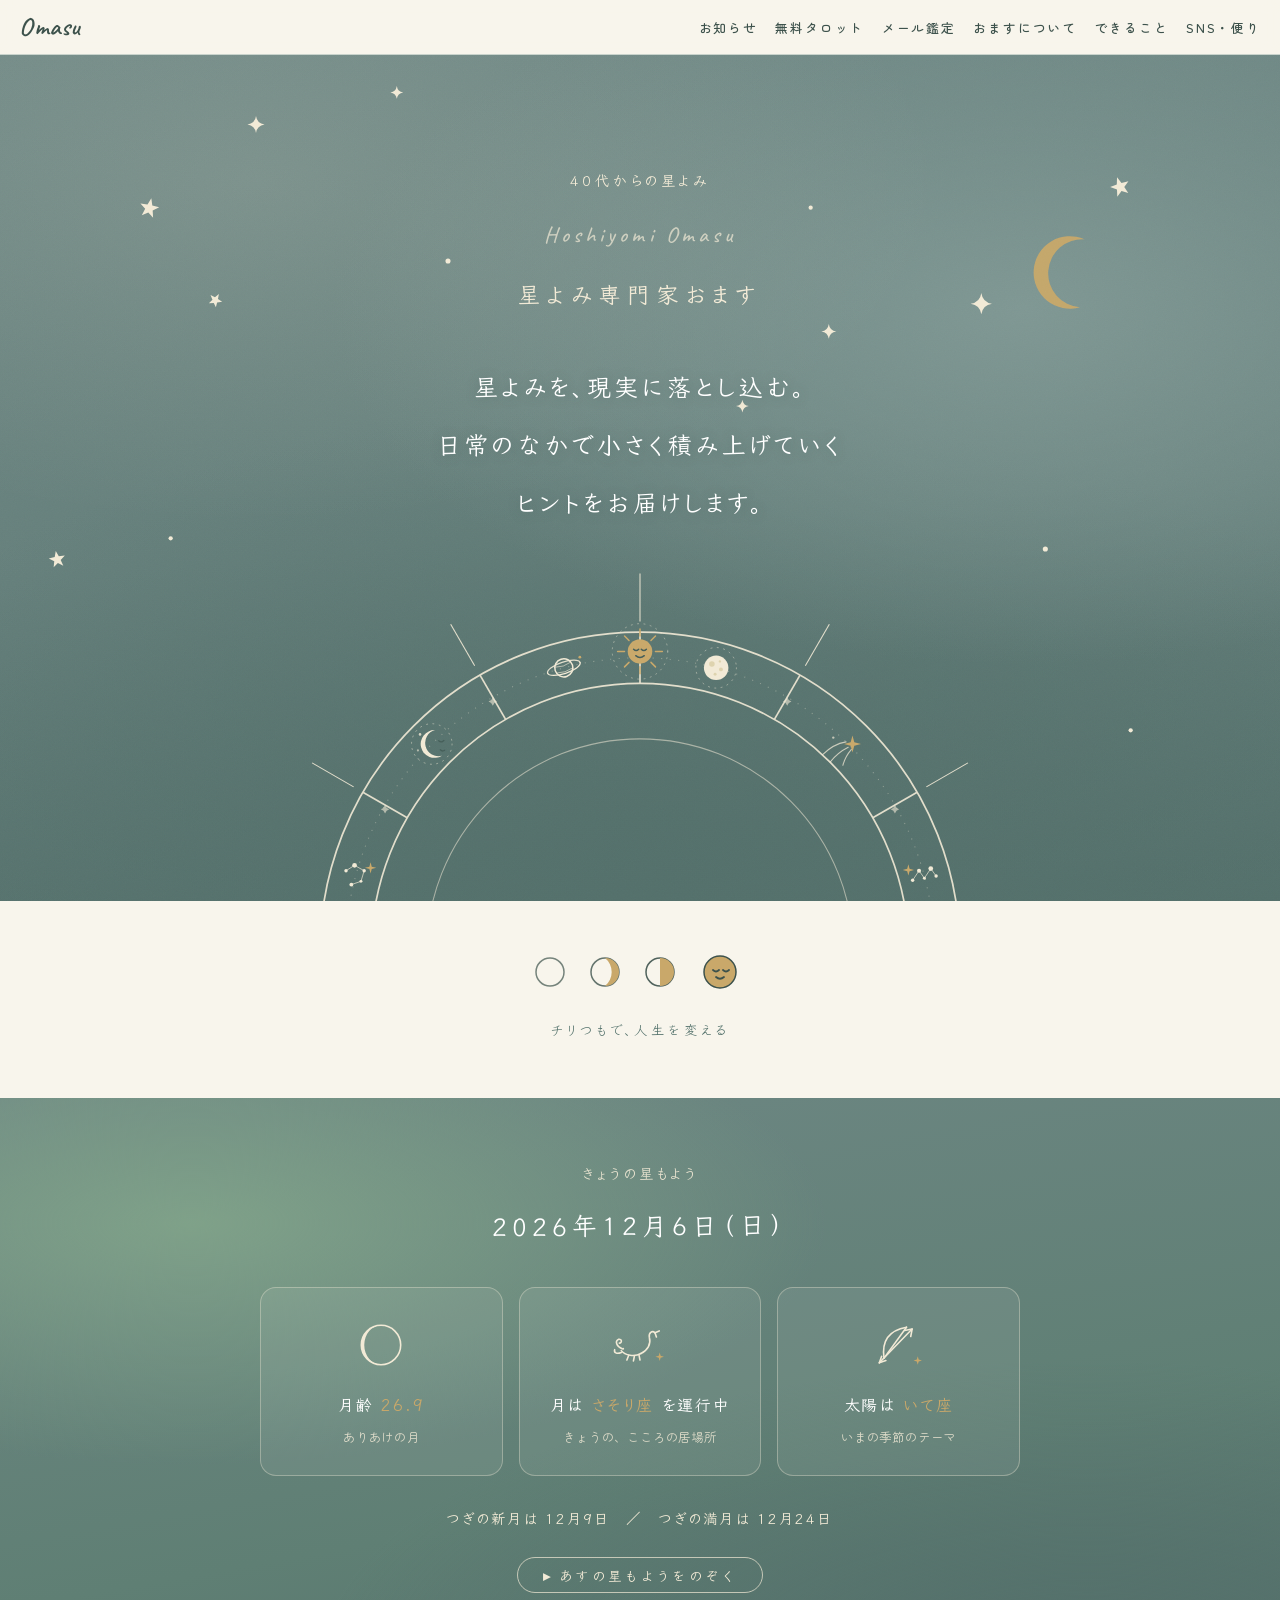
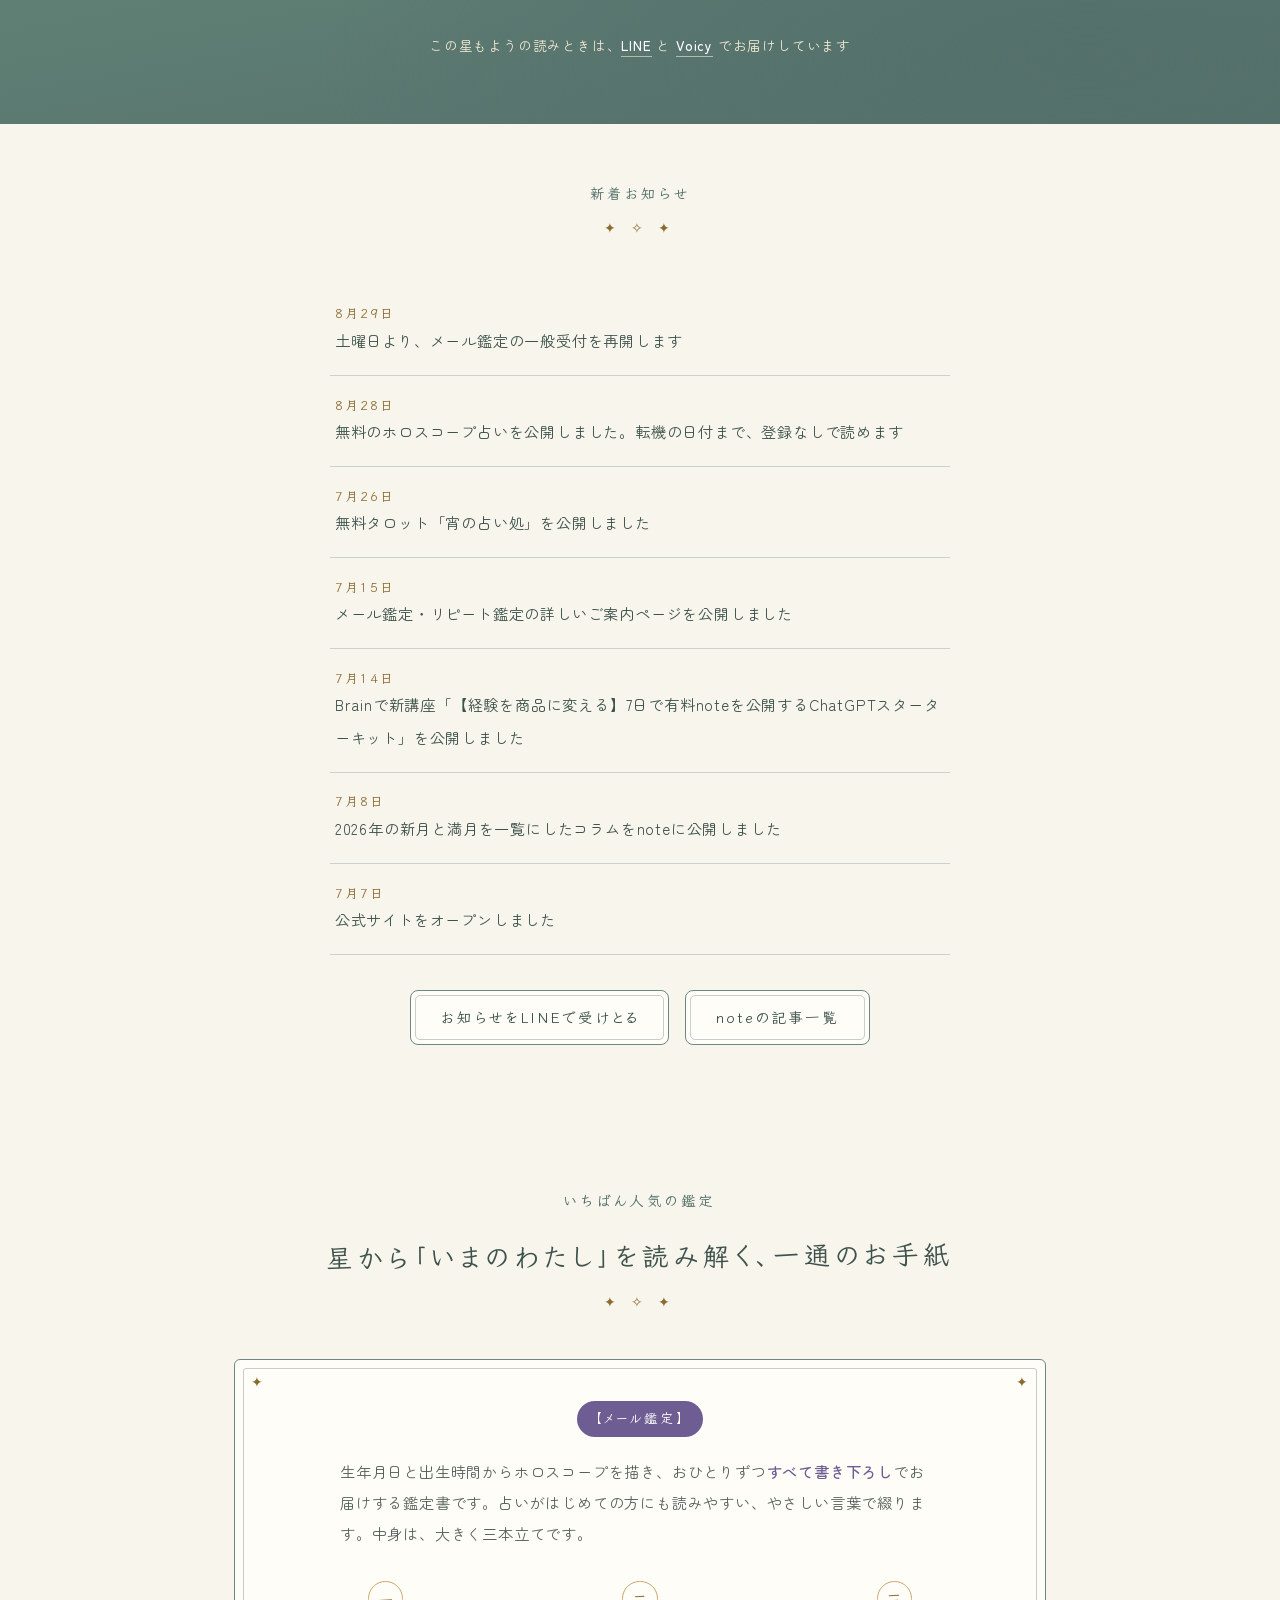
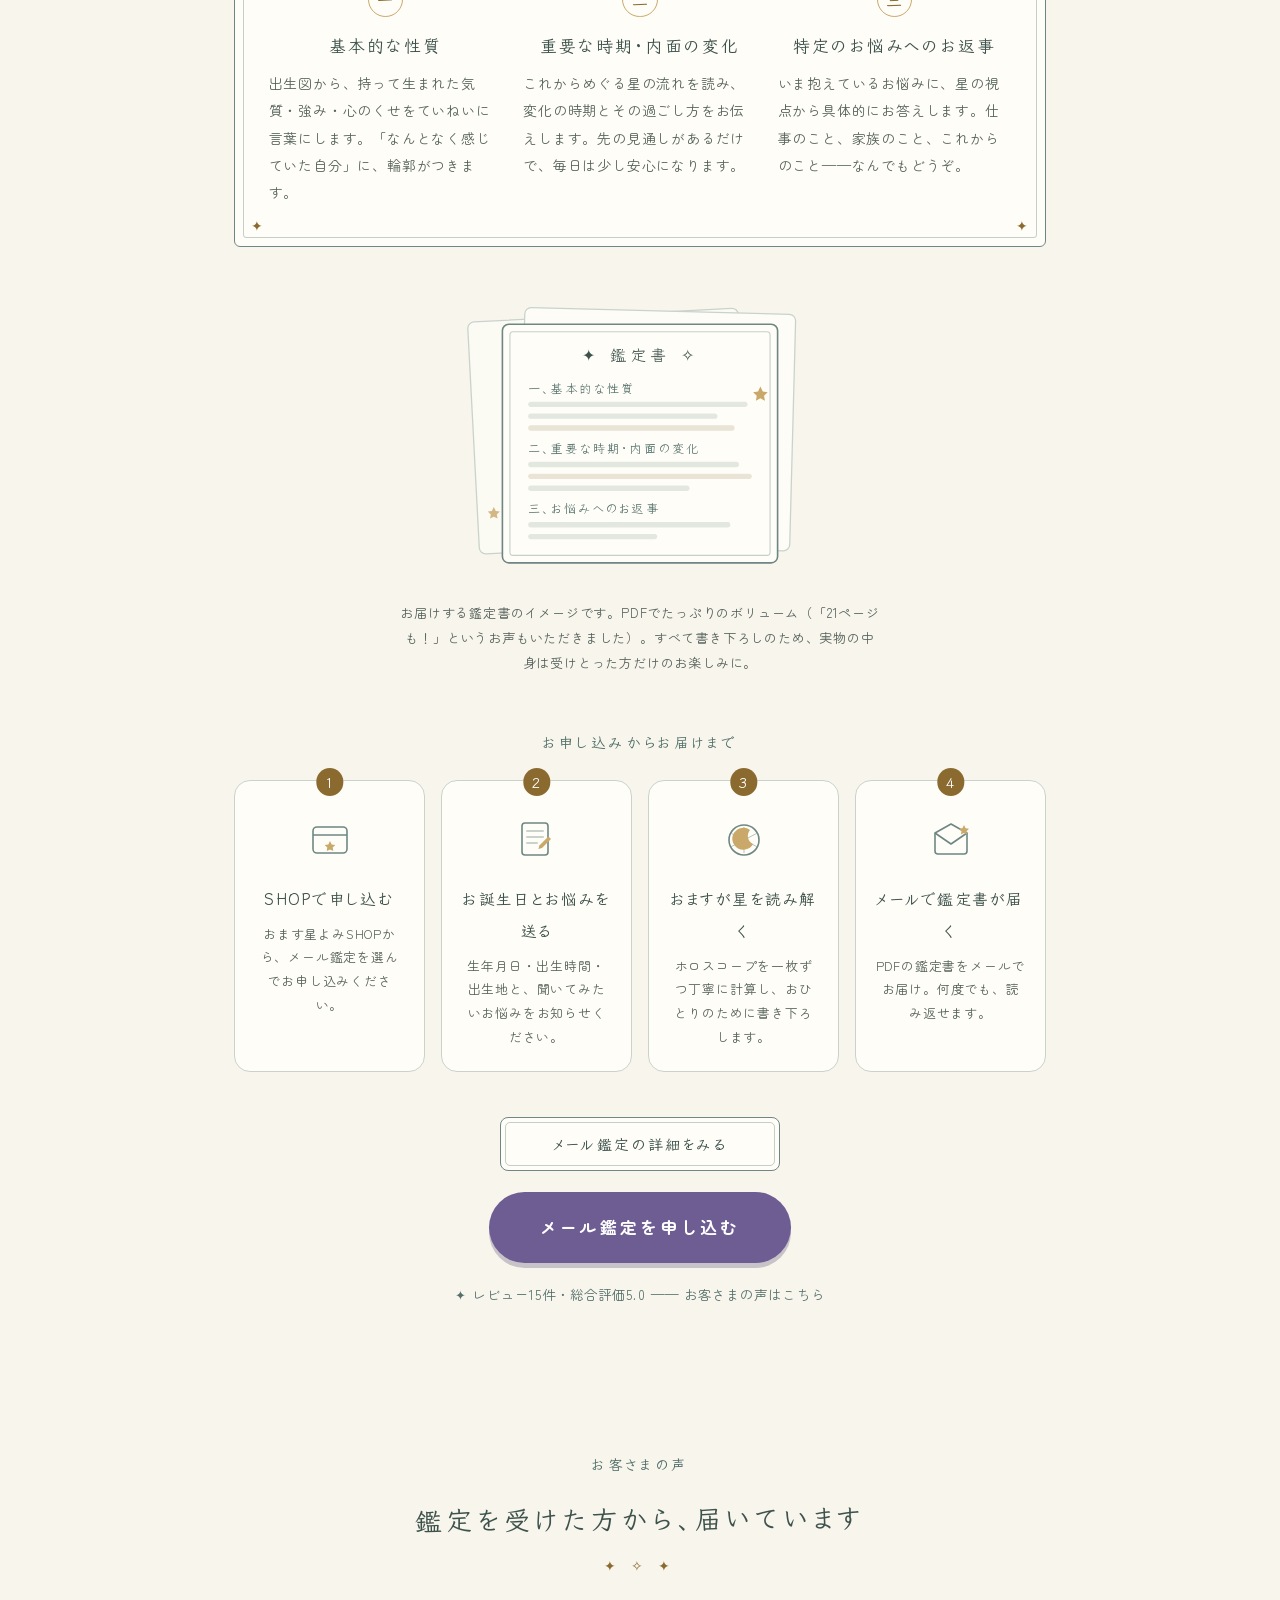
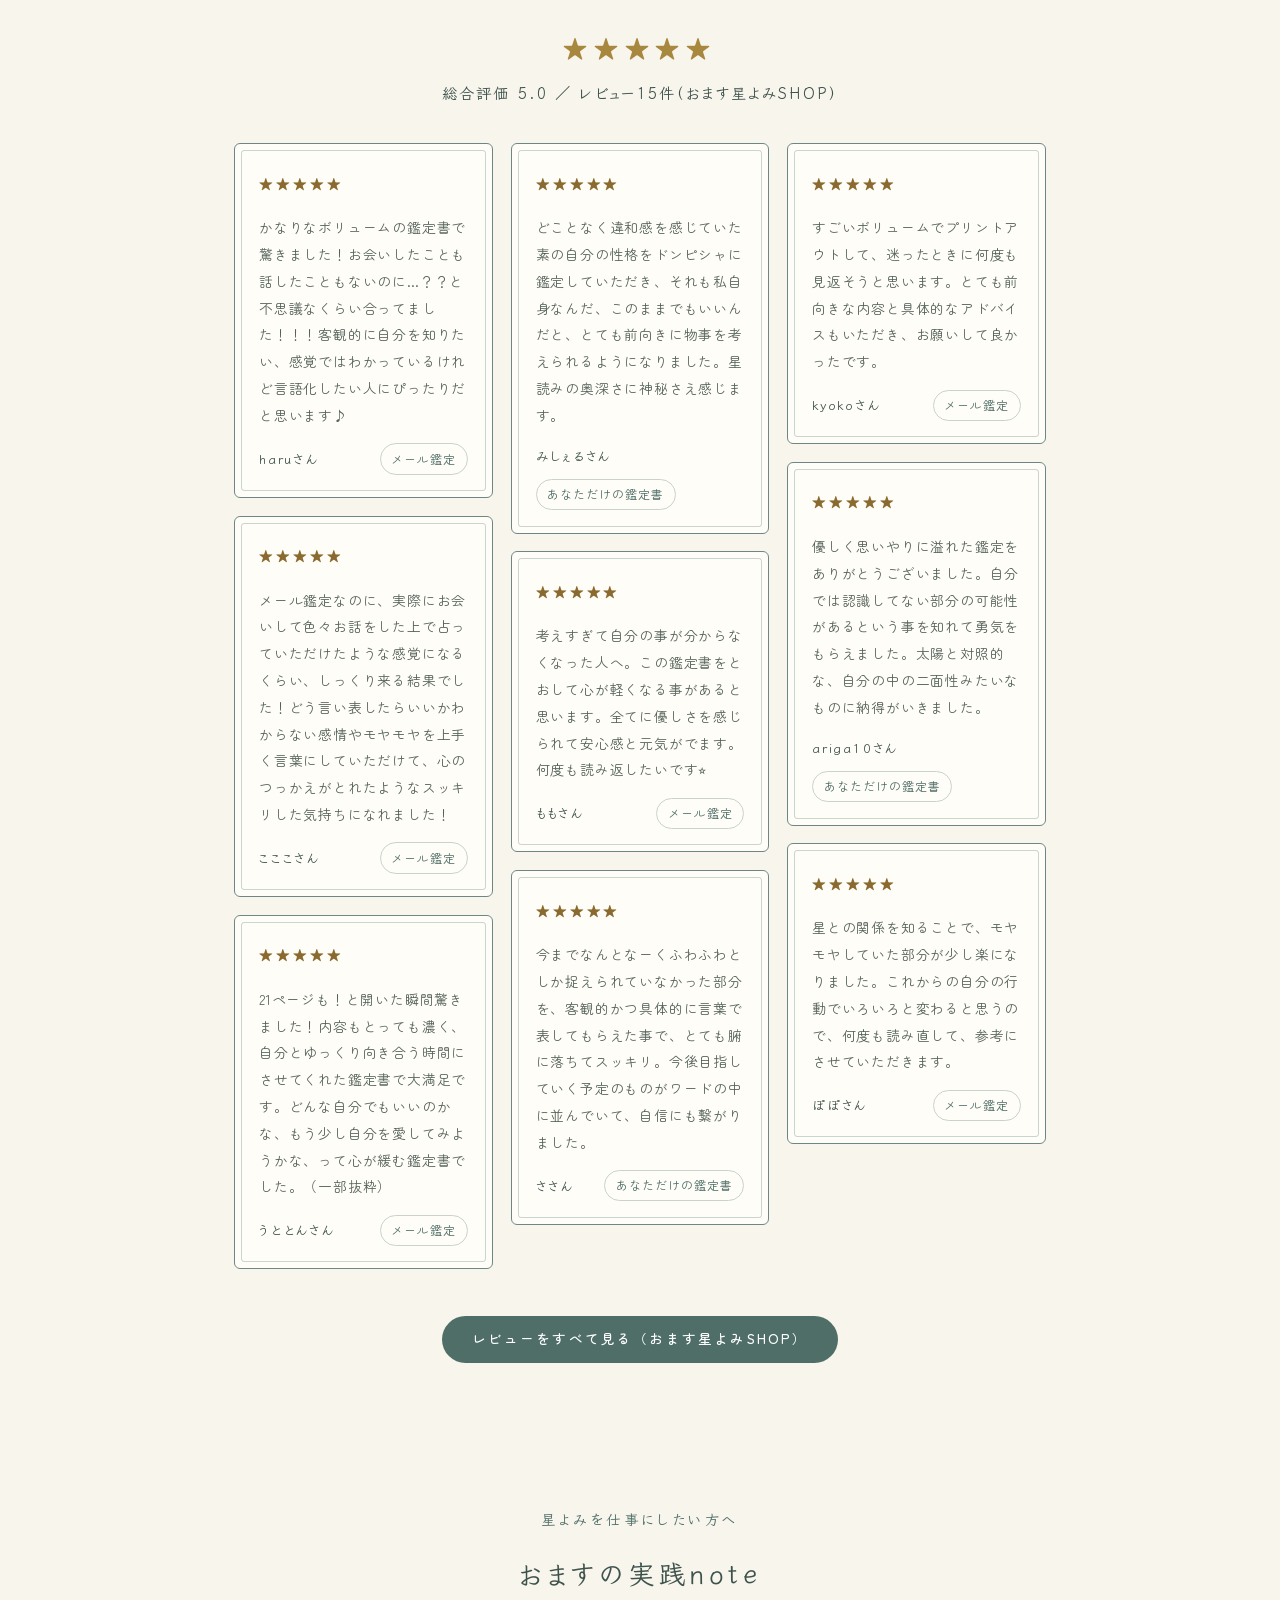
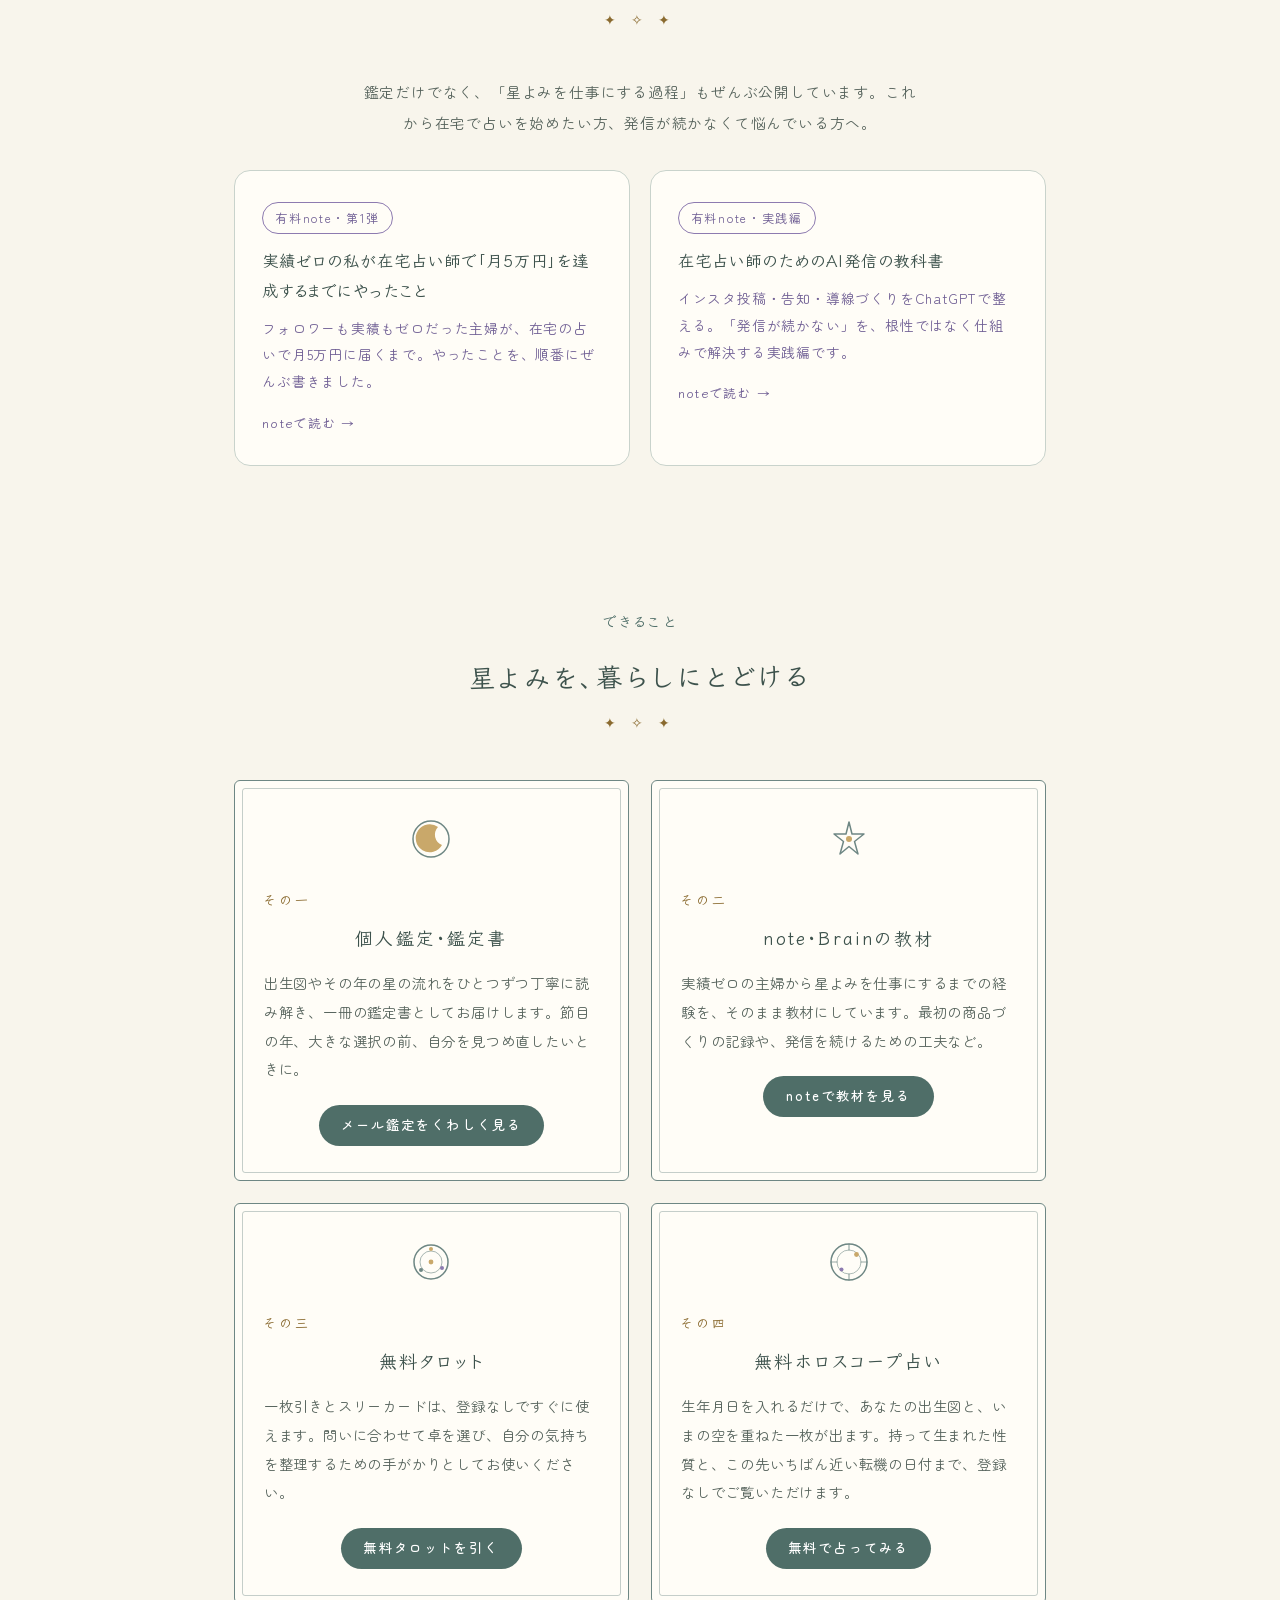
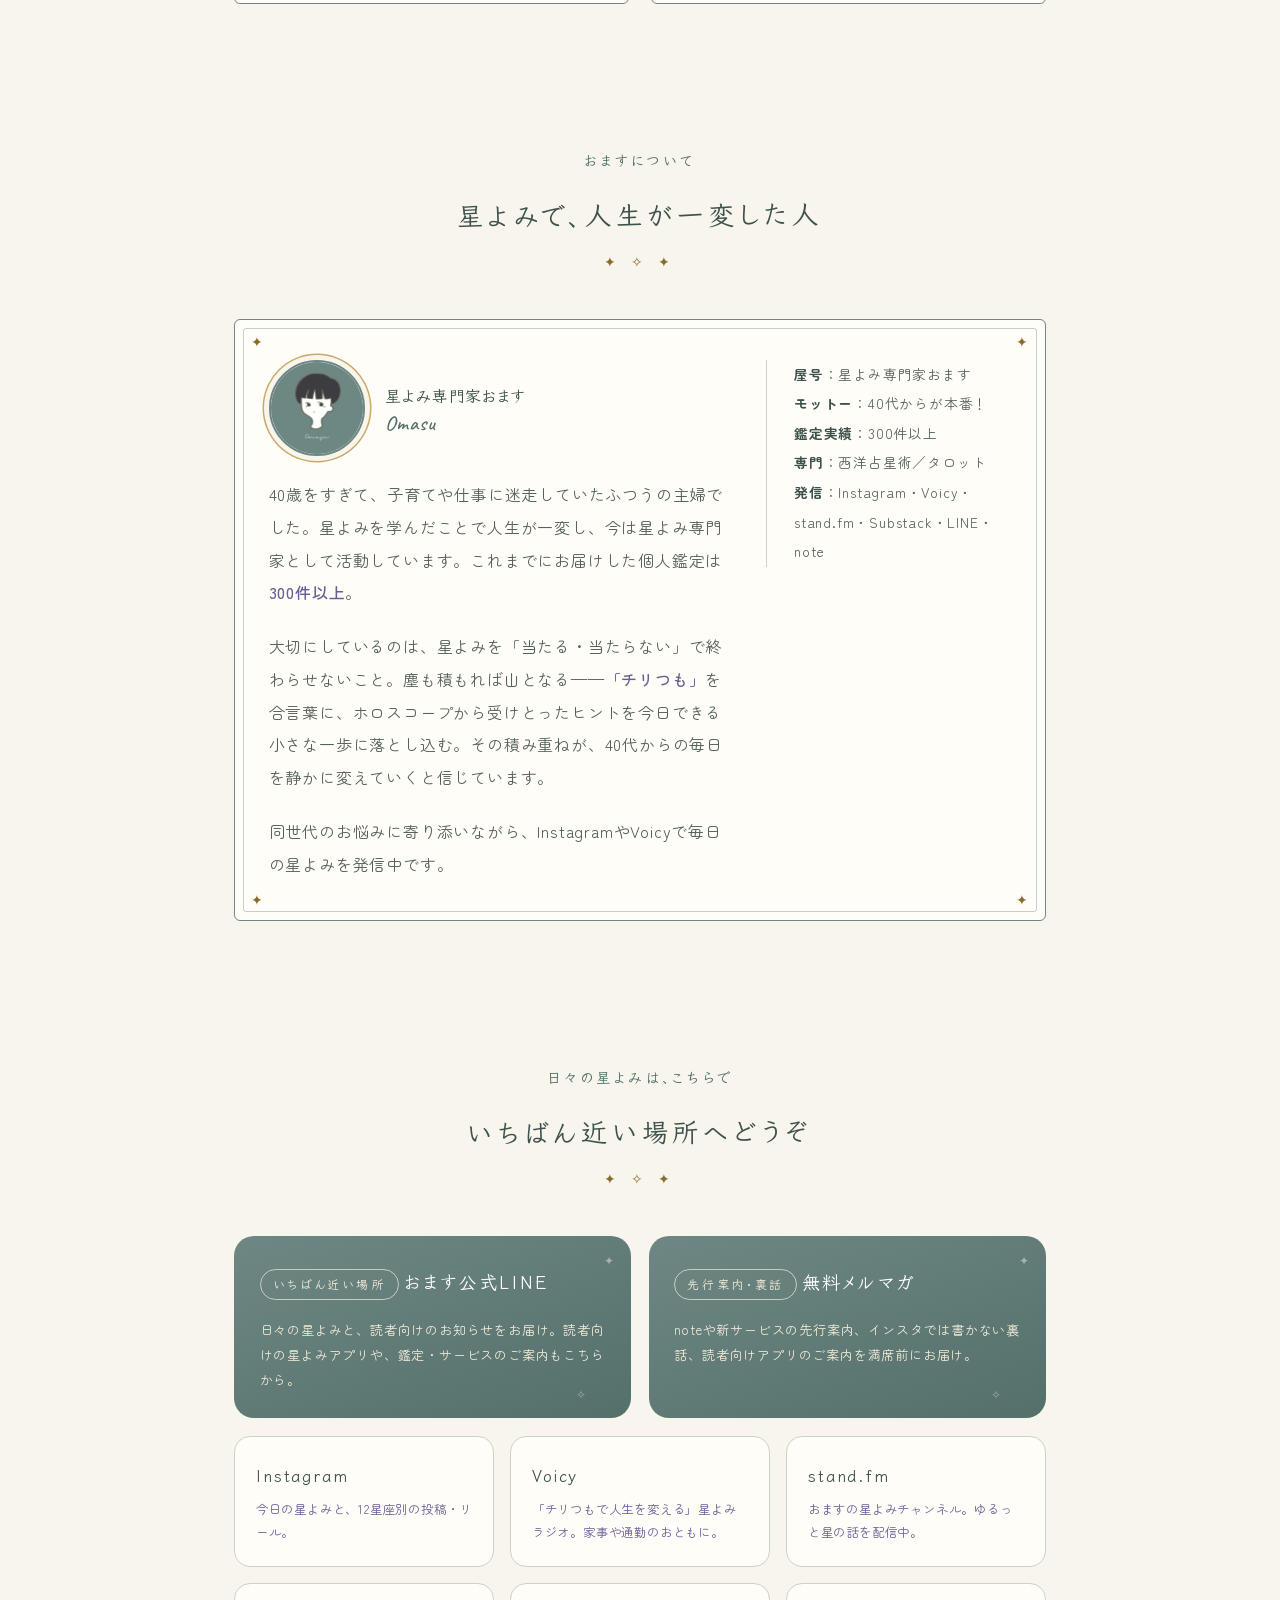
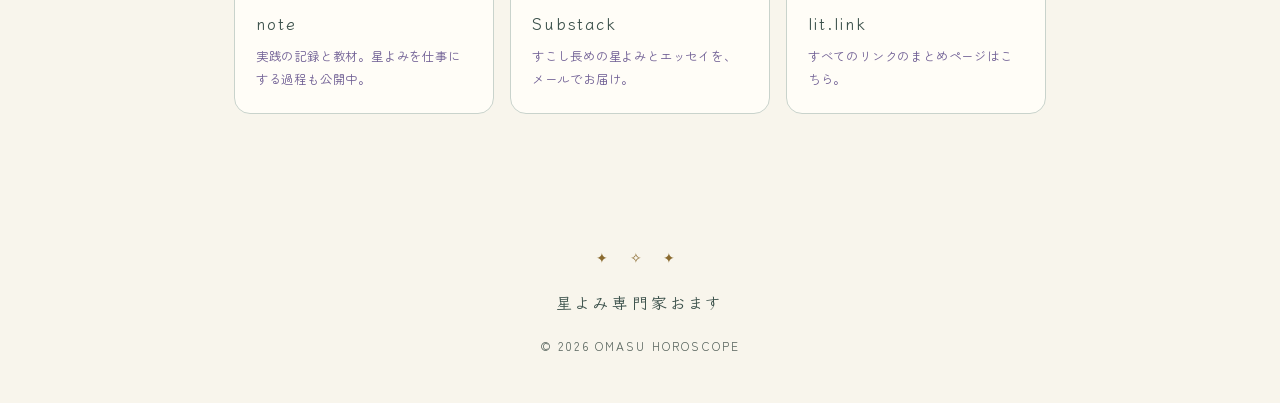
==== commit 2b204c26: "Revert "公式トップの入口と文字・レビューの読みやすさを改善" This reverts commit 39710cfbb6dfd29e290108c6b77ba081e206a546." ====
--- a/index.html
+++ b/index.html
@@ -779,7 +779,6 @@
   .services{ grid-template-columns:repeat(2,1fr) }
 }
 </style>
-<link rel="stylesheet" href="readability.css">
 </head>
 <body>
 
@@ -787,7 +786,7 @@
 <nav>
   <span class="logo">Omasu</span>
   <ul>
-    <li><a href="#start">はじめての方へ</a></li>
+    <li><a href="#news">お知らせ</a></li>
     <li><a href="tarot/">無料タロット</a></li>
     <li><a href="#kantei">メール鑑定</a></li>
     <li><a href="#about">おますについて</a></li>
@@ -936,34 +935,8 @@
       日常のなかで小さく積み上げていく<br>
       ヒントをお届けします。
     </p>
-    <a class="hero-start" href="#start">あなたに合う入口を選ぶ ↓</a>
   </div>
 </header>
-
-<section id="start" aria-labelledby="start-title">
-  <div class="sec-head">
-    <p class="obi">はじめての方へ</p>
-    <h2 id="start-title">いまのあなたに合う入口から</h2>
-  </div>
-  <div class="start-grid">
-    <div class="start-option">
-      <h3>まずは、無料で占う</h3>
-      <p>生年月日から自分の性質を読むホロスコープと、カードを引くタロット。</p>
-      <a class="start-link" href="https://omasuuranaishi-a11y.github.io/omasu-uranai/">無料ホロスコープを試す →</a>
-      <a class="start-secondary" href="tarot/">無料タロットを引く →</a>
-    </div>
-    <div class="start-option">
-      <h3>個別に相談する</h3>
-      <p>自分のことや今の悩みを、もう少し深く。おますがお届けするメール鑑定です。</p>
-      <a class="start-link" href="kantei.html">メール鑑定の内容を見る →</a>
-    </div>
-    <div class="start-option">
-      <h3>星よみを仕事にする</h3>
-      <p>在宅で占いを始めたい方へ。商品づくりや発信の経験をまとめた実践noteをご案内します。</p>
-      <a class="start-link" href="#books">星よみの実践noteを見る →</a>
-    </div>
-  </div>
-</section>
 
 <!-- ============ 満ちていく月 ============ -->
 <div class="michiru reveal">
@@ -1209,8 +1182,7 @@
     <span class="kado tl">&#10022;</span><span class="kado tr">&#10022;</span>
     <span class="kado bl">&#10022;</span><span class="kado br">&#10022;</span>
     <div style="text-align:center"><span class="kantei-chip">【メール鑑定】</span></div>
-    <p class="kantei-lead">生年月日と出生時間からホロスコープを描き、おひとりずつ<em>すべて書き下ろし</em>でお届けする鑑定書です。</p>
-    <p class="kantei-lead">占いがはじめての方にも読みやすい、やさしい言葉で綴ります。中身は、大きく三本立てです。</p>
+    <p class="kantei-lead">生年月日と出生時間からホロスコープを描き、おひとりずつ<em>すべて書き下ろし</em>でお届けする鑑定書です。占いがはじめての方にも読みやすい、やさしい言葉で綴ります。中身は、大きく三本立てです。</p>
 
     <div class="naiyou">
       <div class="naiyou-item">
@@ -1350,29 +1322,25 @@
 
     <div class="voice">
       <p class="stars">★★★★★</p>
-      <p>かなりなボリュームの鑑定書で驚きました！お会いしたことも話したこともないのに…？？と不思議なくらい合ってました！！！</p>
-      <p>客観的に自分を知りたい、感覚ではわかっているけれど言語化したい人にぴったりだと思います♪</p>
+      <p>かなりなボリュームの鑑定書で驚きました！お会いしたことも話したこともないのに…？？と不思議なくらい合ってました！！！客観的に自分を知りたい、感覚ではわかっているけれど言語化したい人にぴったりだと思います♪</p>
       <div class="who"><span class="name">haruさん</span><span class="item-tag">メール鑑定</span></div>
     </div>
 
     <div class="voice">
       <p class="stars">★★★★★</p>
-      <p>メール鑑定なのに、実際にお会いして色々お話をした上で占っていただけたような感覚になるくらい、しっくり来る結果でした！</p>
-      <p>どう言い表したらいいかわからない感情やモヤモヤを上手く言葉にしていただけて、心のつっかえがとれたようなスッキリした気持ちになれました！</p>
+      <p>メール鑑定なのに、実際にお会いして色々お話をした上で占っていただけたような感覚になるくらい、しっくり来る結果でした！どう言い表したらいいかわからない感情やモヤモヤを上手く言葉にしていただけて、心のつっかえがとれたようなスッキリした気持ちになれました！</p>
       <div class="who"><span class="name">こここさん</span><span class="item-tag">メール鑑定</span></div>
     </div>
 
     <div class="voice">
       <p class="stars">★★★★★</p>
-      <p>21ページも！と開いた瞬間驚きました！内容もとっても濃く、自分とゆっくり向き合う時間にさせてくれた鑑定書で大満足です。</p>
-      <p>どんな自分でもいいのかな、もう少し自分を愛してみようかな、って心が緩む鑑定書でした。（一部抜粋）</p>
+      <p>21ページも！と開いた瞬間驚きました！内容もとっても濃く、自分とゆっくり向き合う時間にさせてくれた鑑定書で大満足です。どんな自分でもいいのかな、もう少し自分を愛してみようかな、って心が緩む鑑定書でした。（一部抜粋）</p>
       <div class="who"><span class="name">うととんさん</span><span class="item-tag">メール鑑定</span></div>
     </div>
 
     <div class="voice">
       <p class="stars">★★★★★</p>
-      <p>どことなく違和感を感じていた素の自分の性格をドンピシャに鑑定していただき、それも私自身なんだ、このままでもいいんだと、とても前向きに物事を考えられるようになりました。</p>
-      <p>星読みの奥深さに神秘さえ感じます。</p>
+      <p>どことなく違和感を感じていた素の自分の性格をドンピシャに鑑定していただき、それも私自身なんだ、このままでもいいんだと、とても前向きに物事を考えられるようになりました。星読みの奥深さに神秘さえ感じます。</p>
       <div class="who"><span class="name">みしぇるさん</span><span class="item-tag">あなただけの鑑定書</span></div>
     </div>
 
@@ -1384,8 +1352,7 @@
 
     <div class="voice">
       <p class="stars">★★★★★</p>
-      <p>今までなんとなーくふわふわとしか捉えられていなかった部分を、客観的かつ具体的に言葉で表してもらえた事で、とても腑に落ちてスッキリ。</p>
-      <p>今後目指していく予定のものがワードの中に並んでいて、自信にも繋がりました。</p>
+      <p>今までなんとなーくふわふわとしか捉えられていなかった部分を、客観的かつ具体的に言葉で表してもらえた事で、とても腑に落ちてスッキリ。今後目指していく予定のものがワードの中に並んでいて、自信にも繋がりました。</p>
       <div class="who"><span class="name">ささん</span><span class="item-tag">あなただけの鑑定書</span></div>
     </div>
 
@@ -1397,9 +1364,7 @@
 
     <div class="voice">
       <p class="stars">★★★★★</p>
-      <p>優しく思いやりに溢れた鑑定をありがとうございました。</p>
-      <p>自分では認識してない部分の可能性があるという事を知れて勇気をもらえました。</p>
-      <p>太陽と対照的な、自分の中の二面性みたいなものに納得がいきました。</p>
+      <p>優しく思いやりに溢れた鑑定をありがとうございました。自分では認識してない部分の可能性があるという事を知れて勇気をもらえました。太陽と対照的な、自分の中の二面性みたいなものに納得がいきました。</p>
       <div class="who"><span class="name">ariga10さん</span><span class="item-tag">あなただけの鑑定書</span></div>
     </div>
 
@@ -1536,9 +1501,7 @@
           </p>
         </div>
         <p>40歳をすぎて、子育てや仕事に迷走していたふつうの主婦でした。星よみを学んだことで人生が一変し、今は星よみ専門家として活動しています。これまでにお届けした個人鑑定は<em>300件以上</em>。</p>
-        <p>大切にしているのは、星よみを「当たる・当たらない」で終わらせないこと。</p>
-        <p>塵も積もれば山となる——<em>「チリつも」</em>を合言葉に、ホロスコープから受けとったヒントを今日できる小さな一歩に落とし込む。</p>
-        <p>その積み重ねが、40代からの毎日を静かに変えていくと信じています。</p>
+        <p>大切にしているのは、星よみを「当たる・当たらない」で終わらせないこと。塵も積もれば山となる——<em>「チリつも」</em>を合言葉に、ホロスコープから受けとったヒントを今日できる小さな一歩に落とし込む。その積み重ねが、40代からの毎日を静かに変えていくと信じています。</p>
         <p>同世代のお悩みに寄り添いながら、InstagramやVoicyで毎日の星よみを発信中です。</p>
       </div>
       <div class="about-note">
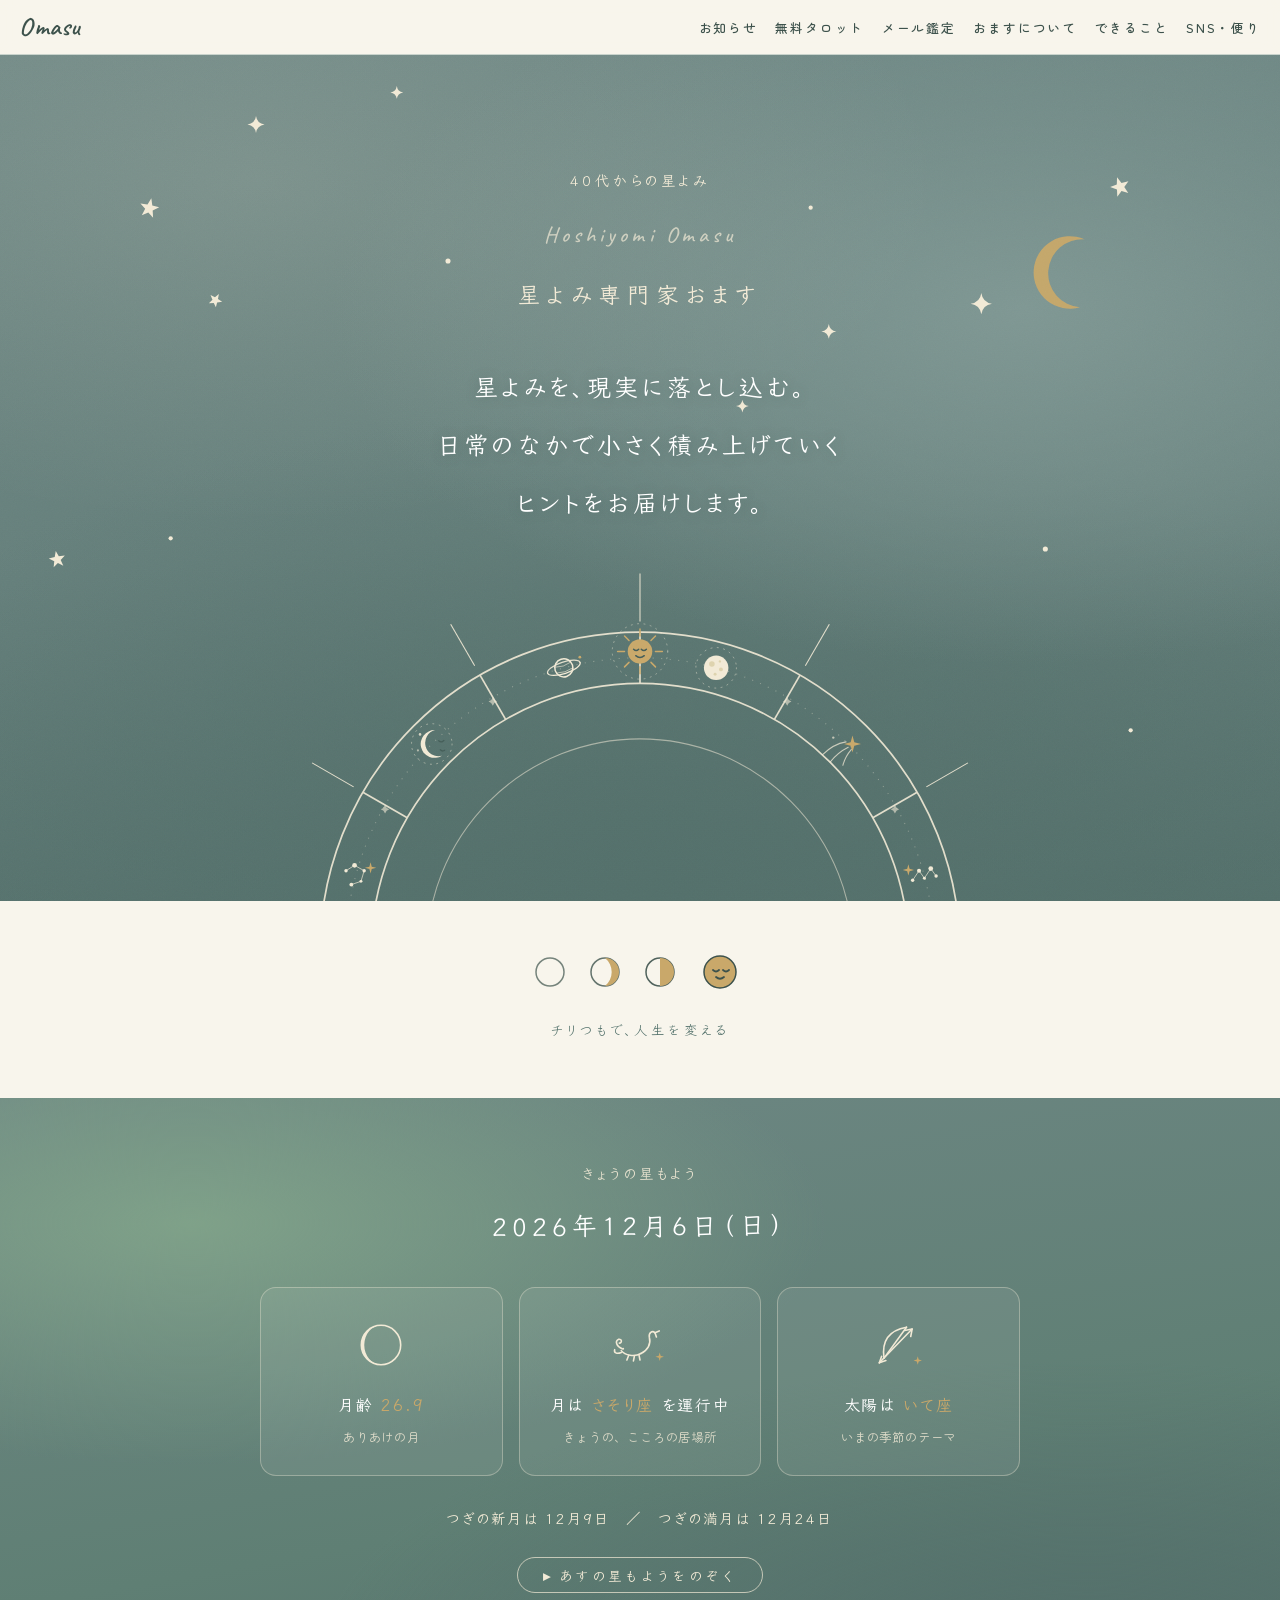
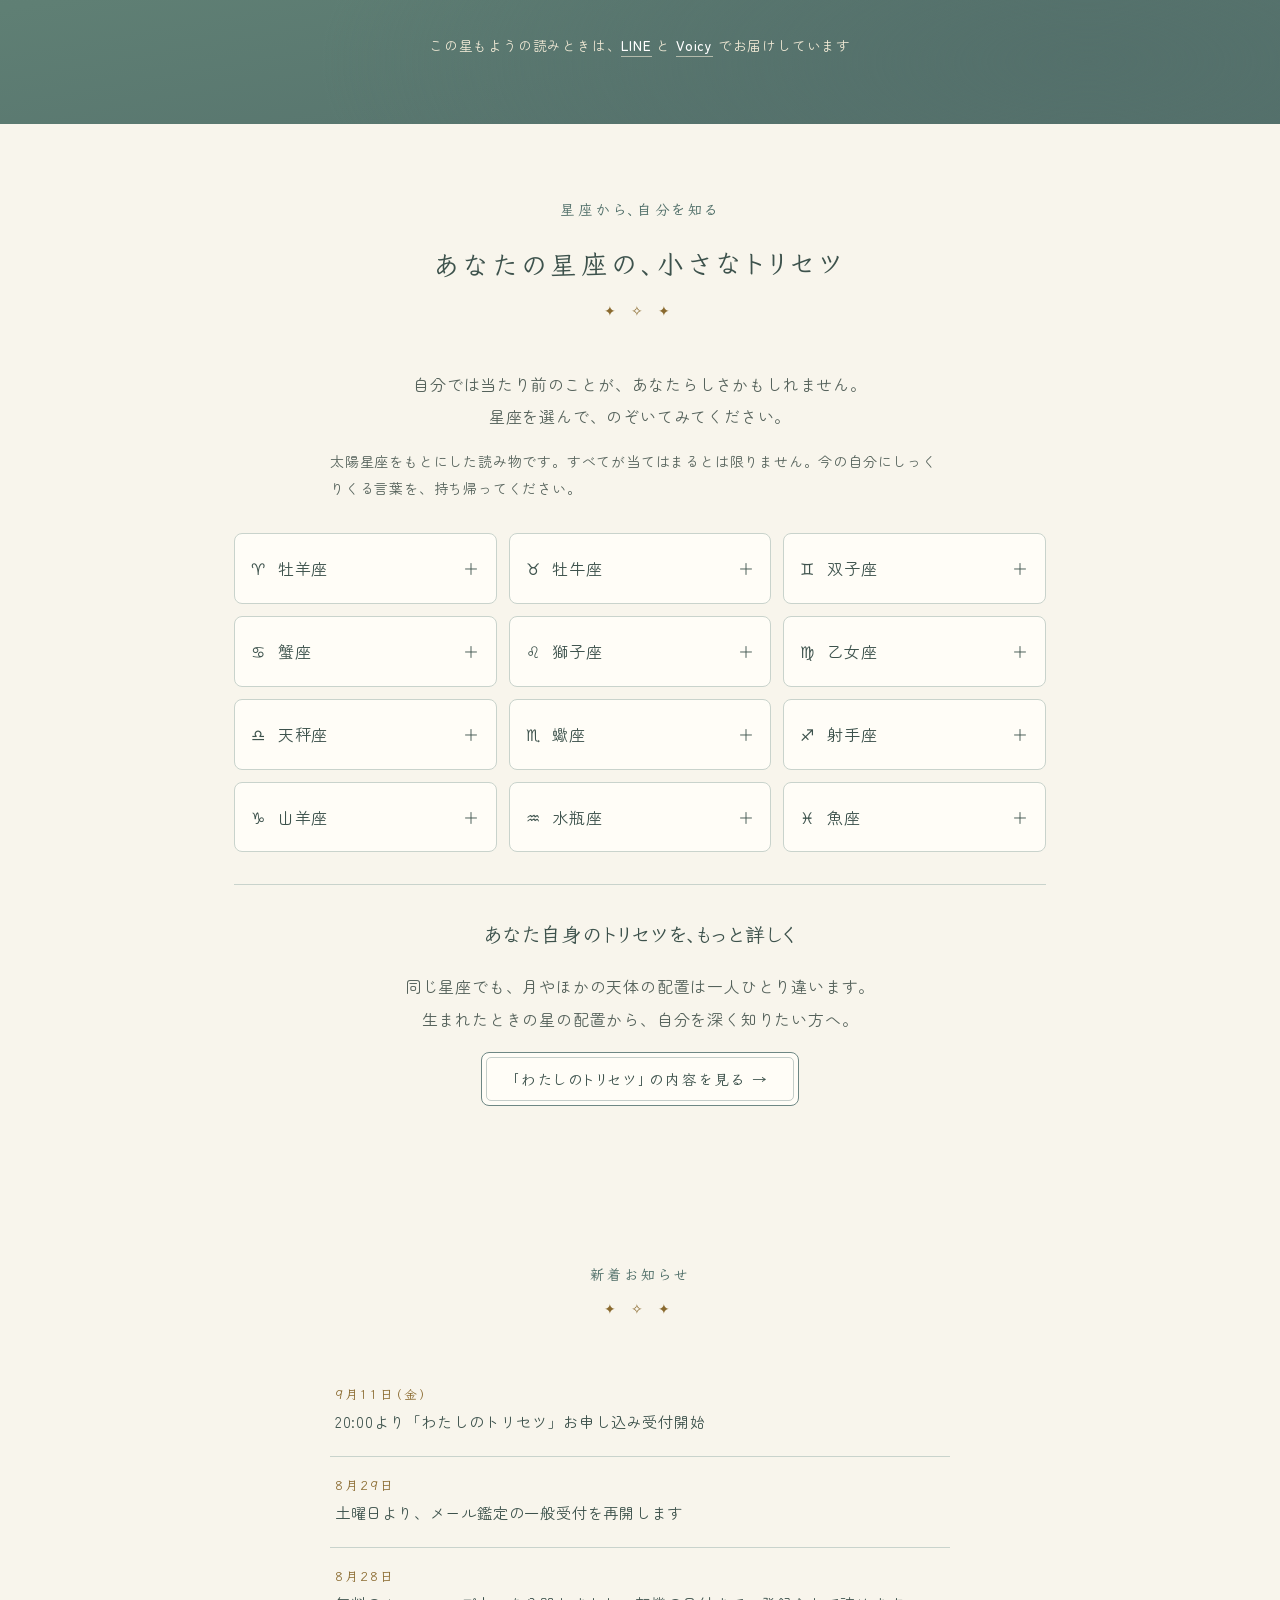
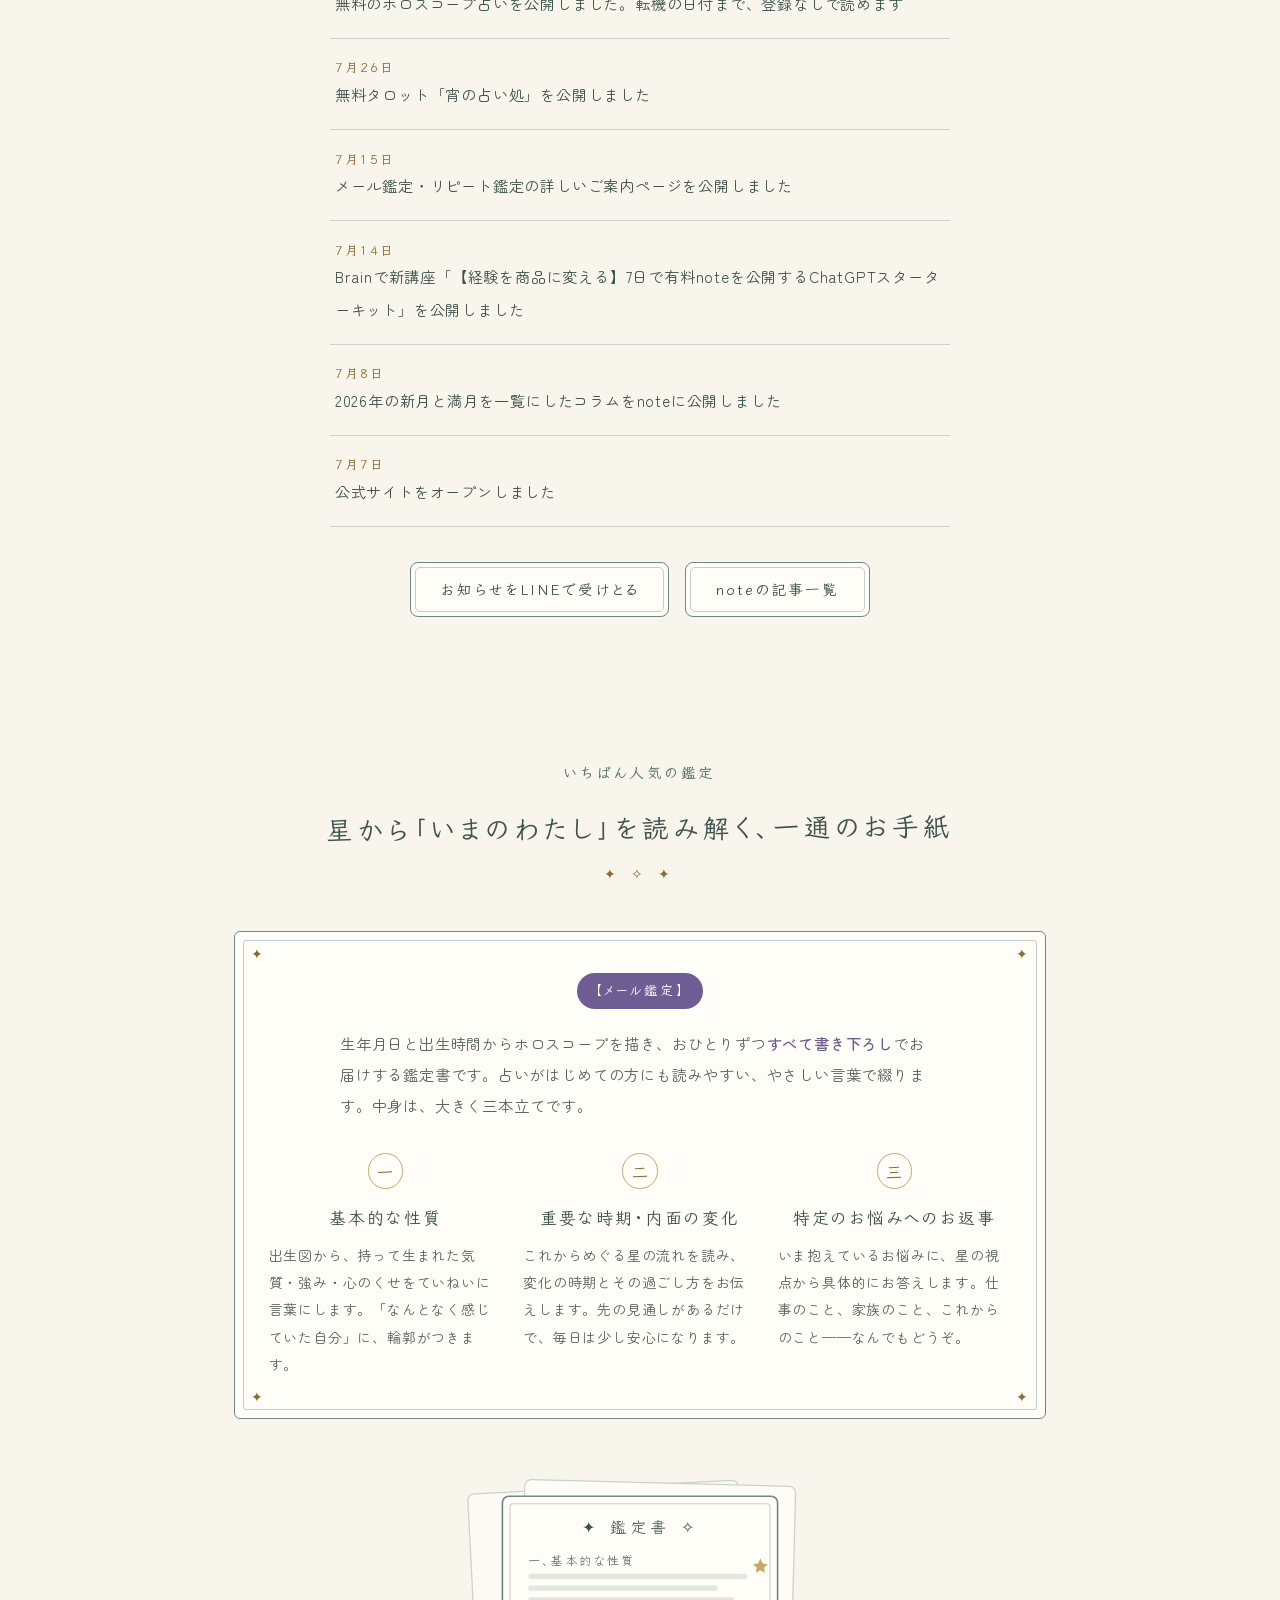
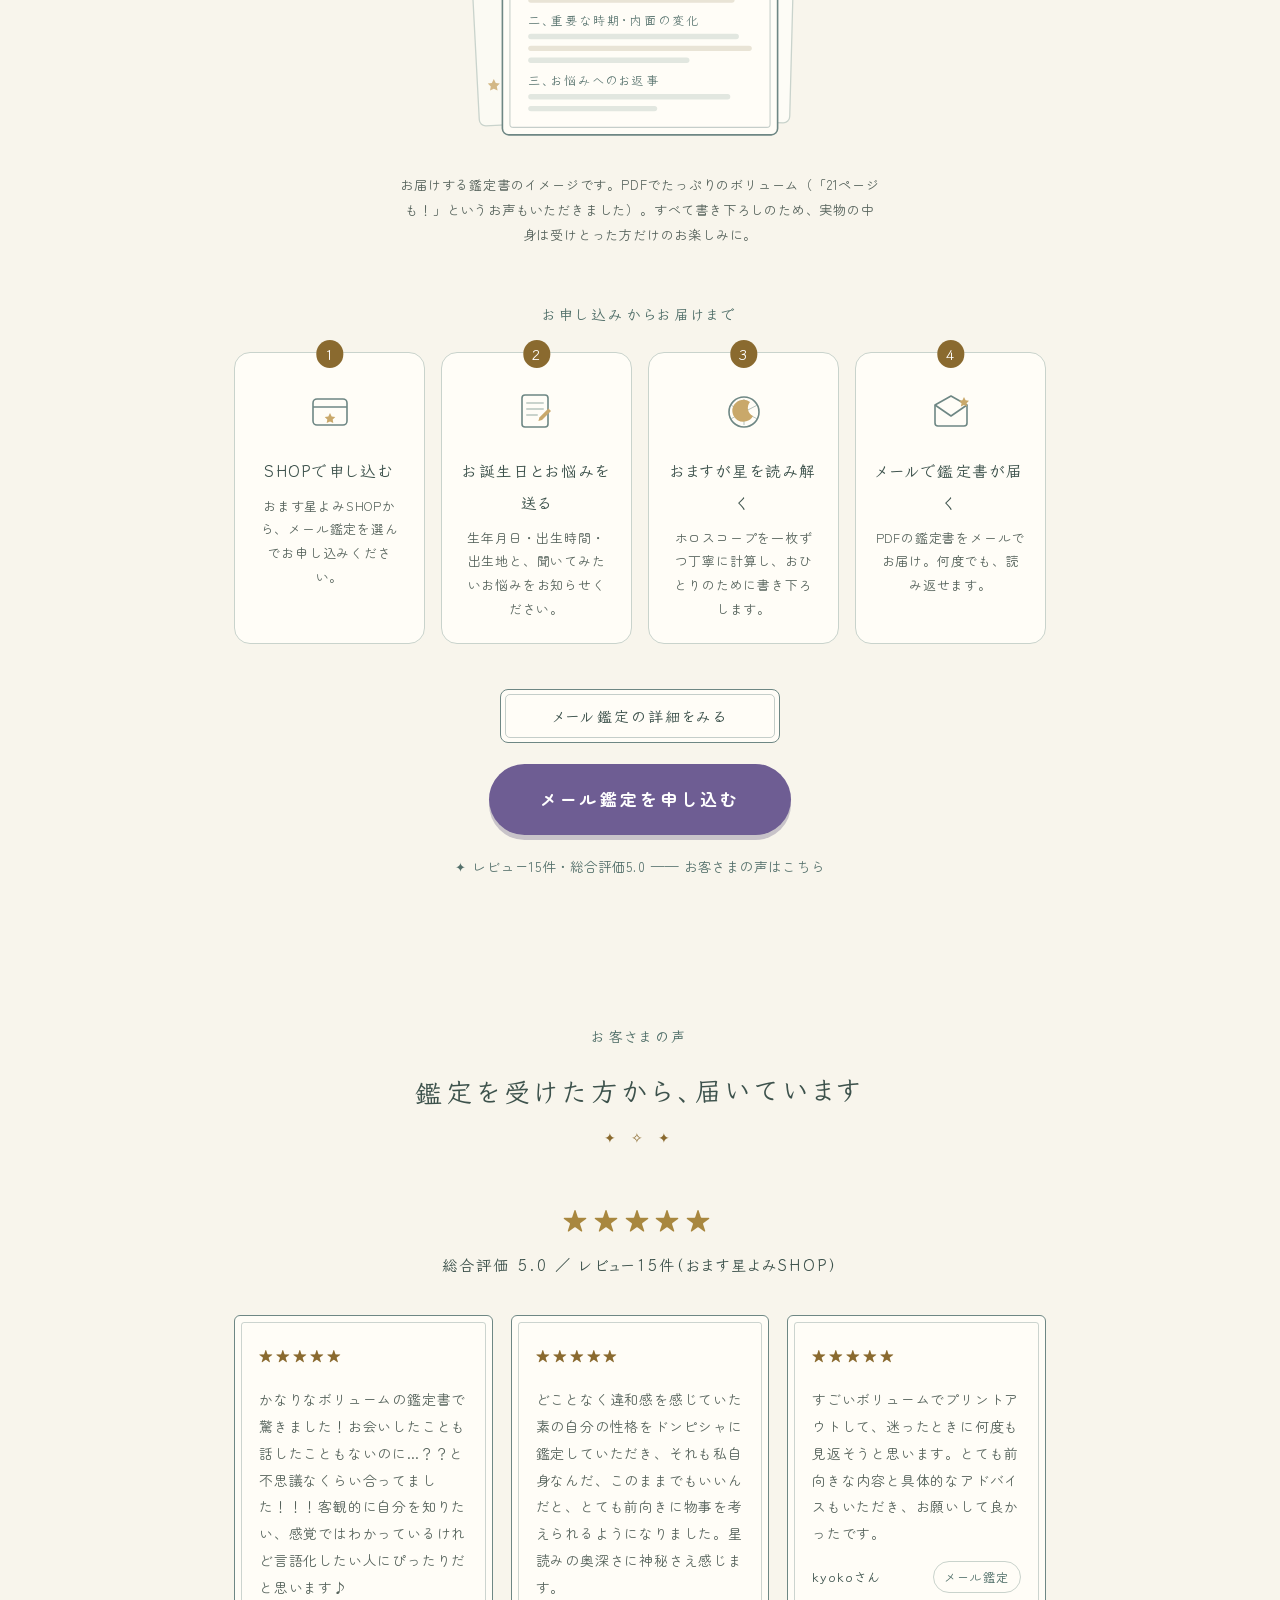
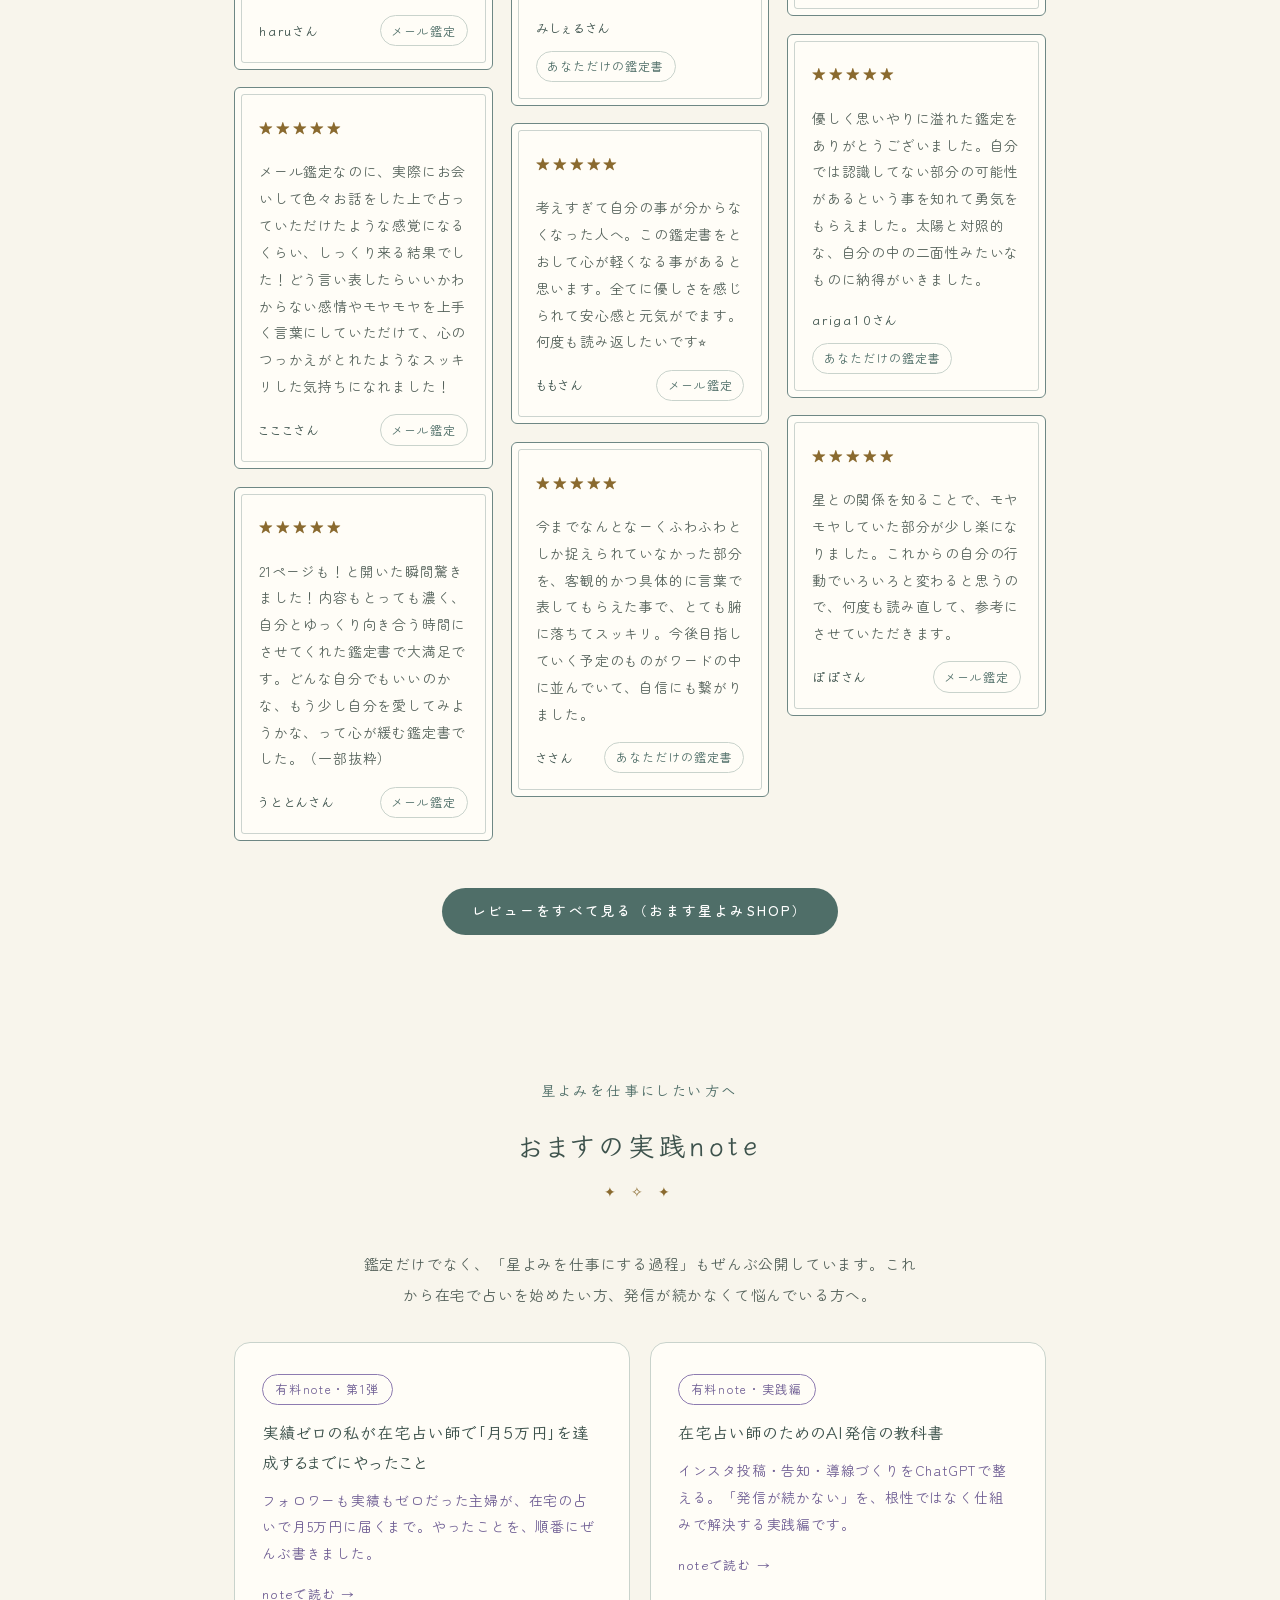
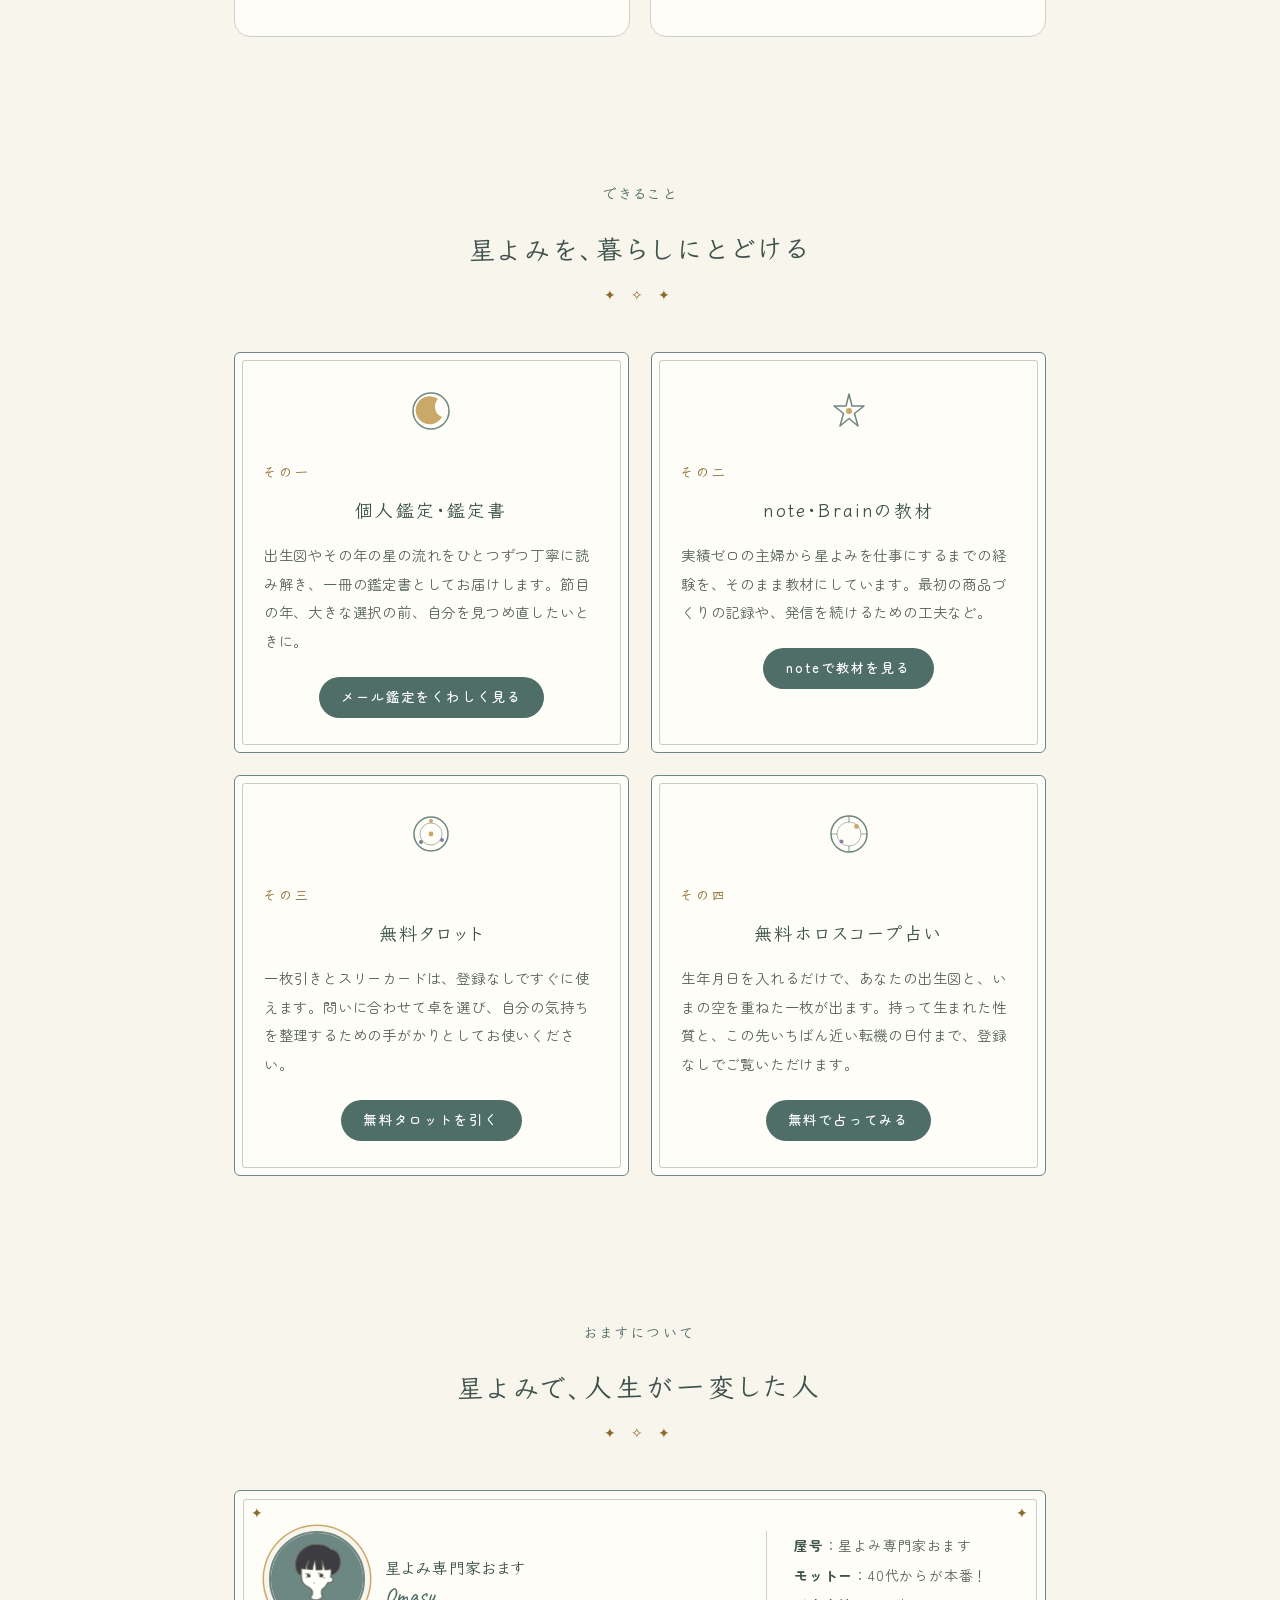
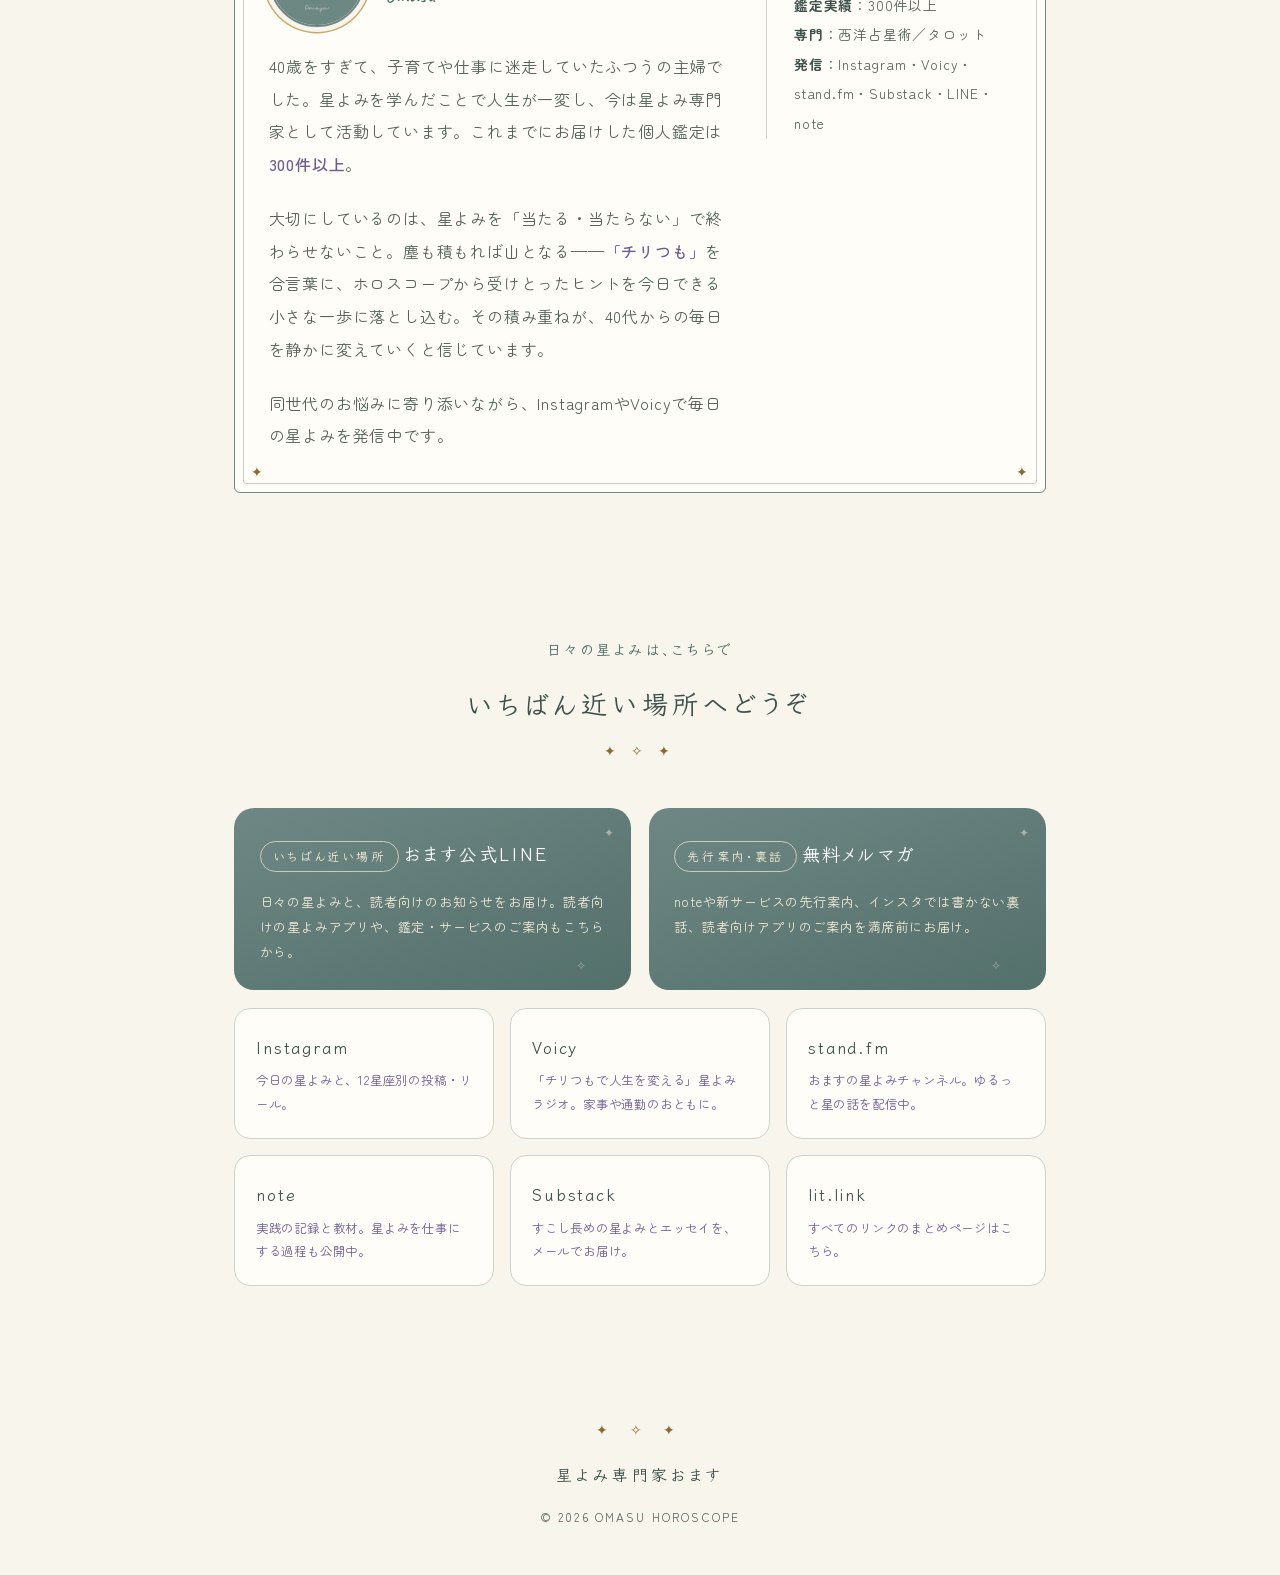
==== commit 5624ee10: "12星座の小さなトリセツと9月11日受付案内を追加" ====
--- a/index.html
+++ b/index.html
@@ -779,6 +779,7 @@
   .services{ grid-template-columns:repeat(2,1fr) }
 }
 </style>
+<link rel="stylesheet" href="small-torisetsu.css">
 </head>
 <body>
 
@@ -1113,6 +1114,14 @@
 </div>
 
 <!-- ============ 新着お知らせ ============ -->
+<section id="small-torisetsu" aria-labelledby="ts-title">
+  <div class="sec-head"><p class="obi">星座から、自分を知る</p><h2 id="ts-title">あなたの星座の、小さなトリセツ</h2><p class="hoshikugiri" aria-hidden="true">✦ ✧ ✦</p></div>
+  <p class="ts-intro">自分では当たり前のことが、あなたらしさかもしれません。<br>星座を選んで、のぞいてみてください。</p>
+  <p class="ts-note">太陽星座をもとにした読み物です。すべてが当てはまるとは限りません。今の自分にしっくりくる言葉を、持ち帰ってください。</p>
+  <div class="ts-signs"><details name="small-torisetsu"><summary><span aria-hidden="true">♈︎</span> 牡羊座<span class="ts-open" aria-hidden="true">＋</span></summary><div class="ts-reading"><h3>まず動いて、道を見つける人</h3><h4>あなたが力を発揮する場面</h4><p>まだ誰も手をつけていないことに、一歩を踏み出すとき。やってみてから考える、その勢いが周りの背中も押します。</p><h4>疲れたときに出やすいくせ</h4><p>早く決めたくて、返事を待つ時間が苦しくなることも。いつもより急いでいると感じたら、少し疲れている合図かもしれません。</p><h4>自分をいたわる、小さなヒント</h4><p>今日中に決めなくてよいことを、一つだけ明日に回してみる。休んでも、あなたの行動力はなくなりません。</p></div></details><details name="small-torisetsu"><summary><span aria-hidden="true">♉︎</span> 牡牛座<span class="ts-open" aria-hidden="true">＋</span></summary><div class="ts-reading"><h3>自分の感覚で、確かめる人</h3><h4>あなたが力を発揮する場面</h4><p>好きなものや大切なことに、じっくり手をかけるとき。小さな違いに気づく感覚が、安心できる暮らしや仕事を育てます。</p><h4>疲れたときに出やすいくせ</h4><p>急な変更が続くと、普段なら流せることにも身構えがち。動けない自分を責める前に、落ち着く時間を取り戻して。</p><h4>自分をいたわる、小さなヒント</h4><p>いつもの飲み物を、座ってゆっくり味わう。何かを増やすより、心地よいものを一つ選んでみましょう。</p></div></details><details name="small-torisetsu"><summary><span aria-hidden="true">♊︎</span> 双子座<span class="ts-open" aria-hidden="true">＋</span></summary><div class="ts-reading"><h3>言葉と好奇心で、風を通す人</h3><h4>あなたが力を発揮する場面</h4><p>気になることを調べたり、人と話して考えを広げたりするとき。違う世界の話をつなぐところに、あなたの持ち味があります。</p><h4>疲れたときに出やすいくせ</h4><p>情報を追うほど、頭が休まらなくなることも。答えを探し続けているのに落ち着かない日は、入力を減らしてみて。</p><h4>自分をいたわる、小さなヒント</h4><p>気になっていることを紙に三つ書き、今日は一つだけ調べる。残りは忘れない場所に置いておけば大丈夫です。</p></div></details><details name="small-torisetsu"><summary><span aria-hidden="true">♋︎</span> 蟹座<span class="ts-open" aria-hidden="true">＋</span></summary><div class="ts-reading"><h3>安心できる居場所を、育てる人</h3><h4>あなたが力を発揮する場面</h4><p>身近な人の小さな変化に気づき、必要な手を差し伸べるとき。相手を覚えていることが、あたたかな信頼につながります。</p><h4>疲れたときに出やすいくせ</h4><p>周りを気にかけすぎて、自分の気持ちが後回しになることも。親しい人ほど、わかってほしい思いが強くなりそうです。</p><h4>自分をいたわる、小さなヒント</h4><p>誰かに合わせる前に「私はどうしたい？」と一度聞く。今日は自分のために、好きな献立を選んでもいいのです。</p></div></details><details name="small-torisetsu"><summary><span aria-hidden="true">♌︎</span> 獅子座<span class="ts-open" aria-hidden="true">＋</span></summary><div class="ts-reading"><h3>好きという気持ちを、形にする人</h3><h4>あなたが力を発揮する場面</h4><p>自分がいいと思ったものを、自分の言葉で届けるとき。楽しんで取り組む姿そのものが、周りの力になることがあります。</p><h4>疲れたときに出やすいくせ</h4><p>反応が気になって、頑張っているのに満たされないことも。見てもらうために、無理を重ねていないか確かめて。</p><h4>自分をいたわる、小さなヒント</h4><p>誰にも見せない楽しみを一つ持つ。上手にできたかより「私はこれが好き」を味わう時間を作ってみましょう。</p></div></details><details name="small-torisetsu"><summary><span aria-hidden="true">♍︎</span> 乙女座<span class="ts-open" aria-hidden="true">＋</span></summary><div class="ts-reading"><h3>小さな工夫で、毎日を整える人</h3><h4>あなたが力を発揮する場面</h4><p>困っていることを具体的に見つけ、使いやすい形に直すとき。細やかな気づきが、人の負担をそっと軽くします。</p><h4>疲れたときに出やすいくせ</h4><p>できていない所ばかり目に入り、休むにも理由が必要になることも。気づける力を、自分への厳しさだけに使わないで。</p><h4>自分をいたわる、小さなヒント</h4><p>今日できたことを三つ数えてから、作業を終える。途中のものが残っていても、一日の区切りはつけられます。</p></div></details><details name="small-torisetsu"><summary><span aria-hidden="true">♎︎</span> 天秤座<span class="ts-open" aria-hidden="true">＋</span></summary><div class="ts-reading"><h3>違う思いの間に、橋をかける人</h3><h4>あなたが力を発揮する場面</h4><p>いくつもの立場を見渡し、無理の少ない着地点を探すとき。相手を尊重する姿勢が、対話の入口を作ります。</p><h4>疲れたときに出やすいくせ</h4><p>誰も困らない答えを探して、自分が決められなくなることも。周りの納得と、自分の納得は別々に考えてよさそうです。</p><h4>自分をいたわる、小さなヒント</h4><p>小さな選択を一つ、自分の好みだけで決める。人に説明できる理由がなくても、好きなほうを選んでみて。</p></div></details><details name="small-torisetsu"><summary><span aria-hidden="true">♏︎</span> 蠍座<span class="ts-open" aria-hidden="true">＋</span></summary><div class="ts-reading"><h3>大切なものと、深く向き合う人</h3><h4>あなたが力を発揮する場面</h4><p>信頼した人やテーマに、時間をかけて向き合うとき。表面だけで終わらせない姿勢が、確かな理解を育てます。</p><h4>疲れたときに出やすいくせ</h4><p>気になる一言を、何度も思い返してしまうことも。考え続けても答えが増えないなら、いったん距離を置く時間を。</p><h4>自分をいたわる、小さなヒント</h4><p>今わかっている事実と、想像していることを分けて書く。結論を出さずに置いておくことも、自分を守る方法です。</p></div></details><details name="small-torisetsu"><summary><span aria-hidden="true">♐︎</span> 射手座<span class="ts-open" aria-hidden="true">＋</span></summary><div class="ts-reading"><h3>少し先の可能性へ、手を伸ばす人</h3><h4>あなたが力を発揮する場面</h4><p>新しい考え方や知らない世界に触れるとき。目の前の出来事を広い視点で捉え直す力が、次の一歩につながります。</p><h4>疲れたときに出やすいくせ</h4><p>窮屈さから抜け出したくて、予定や目標を増やしすぎることも。遠くへ進む前に、今の荷物を見直してみて。</p><h4>自分をいたわる、小さなヒント</h4><p>いつもの道を少し変える、気になる本を数ページ読む。大きな決断をしなくても、新しい風は入れられます。</p></div></details><details name="small-torisetsu"><summary><span aria-hidden="true">♑︎</span> 山羊座<span class="ts-open" aria-hidden="true">＋</span></summary><div class="ts-reading"><h3>積み重ねを、確かな形にする人</h3><h4>あなたが力を発揮する場面</h4><p>目標までの道筋を考え、できることを一つずつ進めるとき。続けてきたことが、誰かの安心や信頼につながります。</p><h4>疲れたときに出やすいくせ</h4><p>自分が引き受けたほうが早いと、役割を抱え込みがち。休んでいる間も、次の仕事を考えていないでしょうか。</p><h4>自分をいたわる、小さなヒント</h4><p>今日やらないことを一つ決める。任せる範囲を小さく区切れば、人の力を借りる練習も始めやすくなります。</p></div></details><details name="small-torisetsu"><summary><span aria-hidden="true">♒︎</span> 水瓶座<span class="ts-open" aria-hidden="true">＋</span></summary><div class="ts-reading"><h3>当たり前を、別の角度から見る人</h3><h4>あなたが力を発揮する場面</h4><p>いつものやり方を少し離れて眺め、違う方法を考えるとき。一人ひとりの違いを認める視点が、選択肢を広げます。</p><h4>疲れたときに出やすいくせ</h4><p>気持ちを説明しようとするほど、かえって自分から遠く感じることも。すぐに整理された答えにしなくても大丈夫です。</p><h4>自分をいたわる、小さなヒント</h4><p>「今はうまく言えないけれど」と、そのまま伝えてみる。考えがまとまる前の自分にも、居場所を用意しましょう。</p></div></details><details name="small-torisetsu"><summary><span aria-hidden="true">♓︎</span> 魚座<span class="ts-open" aria-hidden="true">＋</span></summary><div class="ts-reading"><h3>言葉にならない思いを、受けとる人</h3><h4>あなたが力を発揮する場面</h4><p>相手の気持ちや場の雰囲気を感じ取り、柔らかく応じるとき。想像する力が、表現や思いやりとして生きてきます。</p><h4>疲れたときに出やすいくせ</h4><p>周りの気分まで引き受けて、何に疲れたのかわからなくなることも。自分の感情と相手の感情を、少し分けてみて。</p><h4>自分をいたわる、小さなヒント</h4><p>通知を切って、ひとりで過ごす時間を短く確保する。すぐに返事をしない時間があっても、思いやりは伝えられます。</p></div></details></div>
+  <div class="ts-next"><h3>あなた自身のトリセツを、もっと詳しく</h3><p>同じ星座でも、月やほかの天体の配置は一人ひとり違います。<br>生まれたときの星の配置から、自分を深く知りたい方へ。</p><a class="btn-hand" href="https://omasuhoroscope.stores.jp/items/6a7808293ffe3e076fdcb962">「わたしのトリセツ」の内容を見る →</a></div>
+</section>
+
 <section id="news" class="reveal" style="padding-top:3.4rem">
   <div class="sec-head">
     <p class="obi">新着お知らせ</p>
@@ -1127,6 +1136,10 @@
     表示は上から新しい順。古いものは削除して3〜5件程度を保つのがおすすめです。
   -->
   <div class="news-list">
+    <a class="news-item" href="https://omasuhoroscope.stores.jp/items/6a7808293ffe3e076fdcb962">
+      <span class="news-date">9月11日（金）</span>
+      <span class="news-text">20:00より「わたしのトリセツ」お申し込み受付開始</span>
+    </a>
     <a class="news-item" href="kantei.html">
       <span class="news-date">8月29日</span>
       <span class="news-text">土曜日より、メール鑑定の一般受付を再開します</span>
--- a/small-torisetsu.css
+++ b/small-torisetsu.css
@@ -0,0 +1,24 @@
+/* このセクション内だけを装飾する。既存の色・ヒーローには変更を加えない。 */
+#small-torisetsu .ts-intro { text-align:center; font-size:16px; line-height:2; }
+#small-torisetsu .ts-note { max-width:620px; margin:16px auto 32px; font-size:14px; line-height:1.9; }
+#small-torisetsu .ts-signs { display:grid; grid-template-columns:repeat(3,minmax(0,1fr)); gap:12px; align-items:start; }
+#small-torisetsu details { border:1px solid var(--line); background:var(--card); border-radius:8px; }
+#small-torisetsu summary { display:flex; align-items:center; gap:12px; padding:18px 16px; cursor:pointer; color:var(--green-ink); font-size:16px; list-style:none; }
+#small-torisetsu summary::-webkit-details-marker { display:none; }
+#small-torisetsu summary:focus-visible { outline:2px solid var(--green-ink); outline-offset:3px; }
+#small-torisetsu .ts-open { margin-left:auto; }
+#small-torisetsu details[open] { grid-column:1 / -1; }
+#small-torisetsu details[open] .ts-open { transform:rotate(45deg); }
+#small-torisetsu .ts-reading { border-top:1px solid var(--line); padding:24px; }
+#small-torisetsu .ts-reading h3 { font-size:22px; margin-bottom:24px; }
+#small-torisetsu .ts-reading h4 { color:var(--green-ink); font-size:16px; margin-top:20px; }
+#small-torisetsu .ts-reading p { font-size:16px; line-height:2; margin-top:8px; max-width:38em; }
+#small-torisetsu .ts-next { margin-top:32px; padding:28px 0; border-top:1px solid var(--line); text-align:center; }
+#small-torisetsu .ts-next h3 { font-size:20px; }
+#small-torisetsu .ts-next p { font-size:16px; margin:16px 0; }
+@media(max-width:600px) {
+  #small-torisetsu .ts-signs { grid-template-columns:repeat(2,minmax(0,1fr)); }
+  #small-torisetsu summary { padding:16px 12px; gap:8px; }
+  #small-torisetsu .ts-reading { padding:20px; }
+  #small-torisetsu .ts-intro br,#small-torisetsu .ts-next br { display:none; }
+}
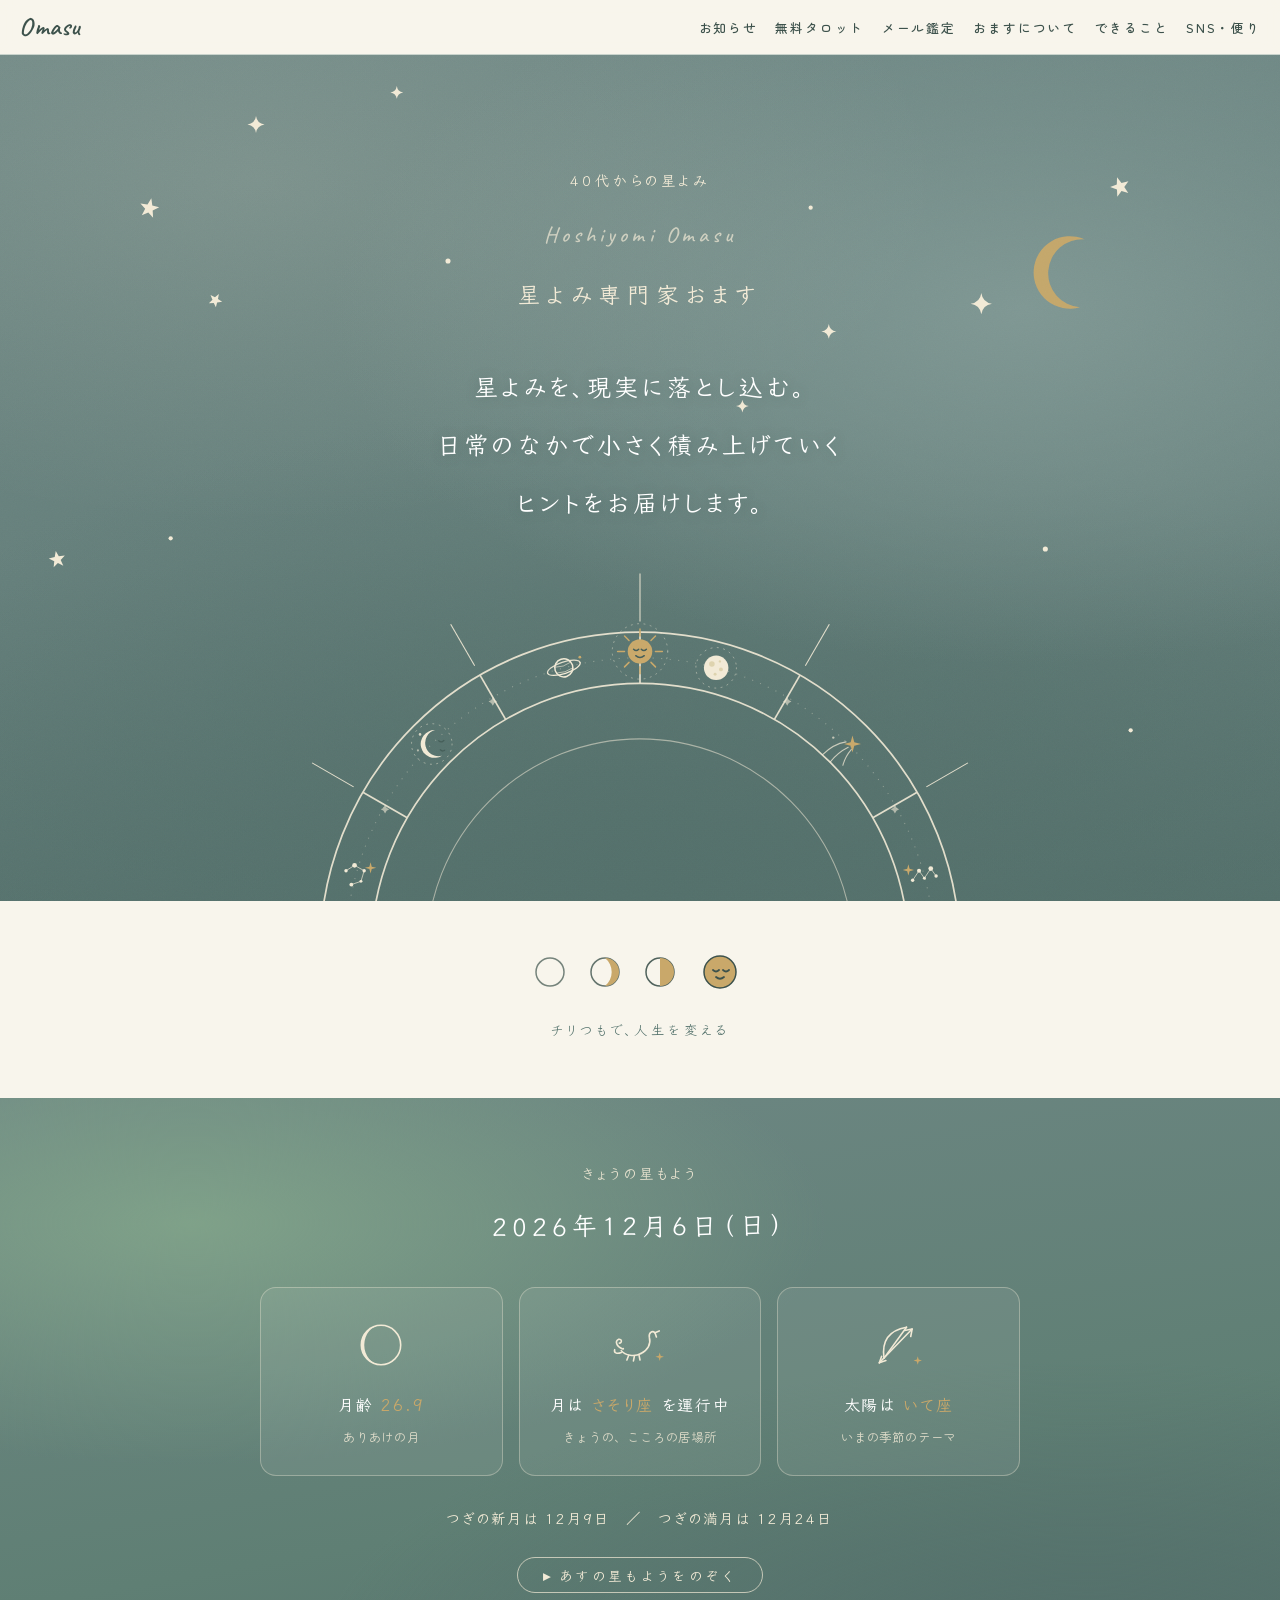
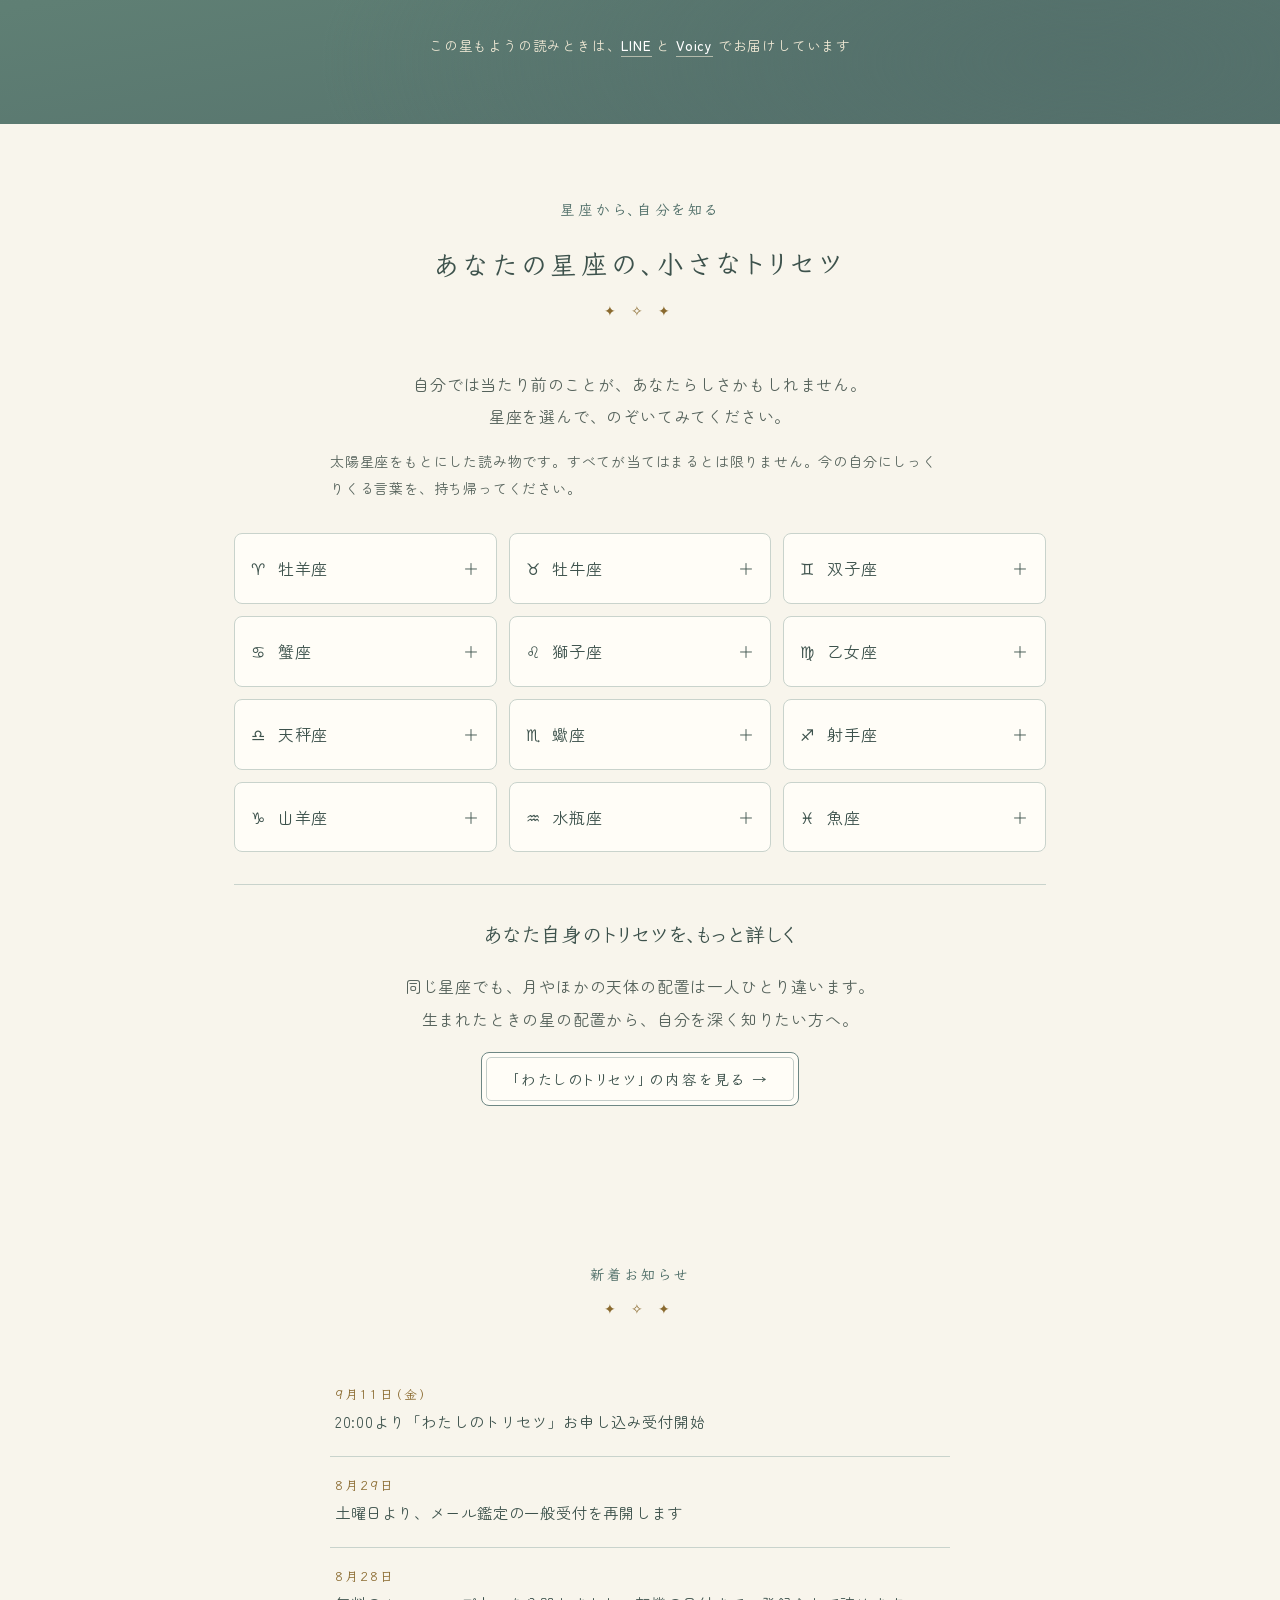
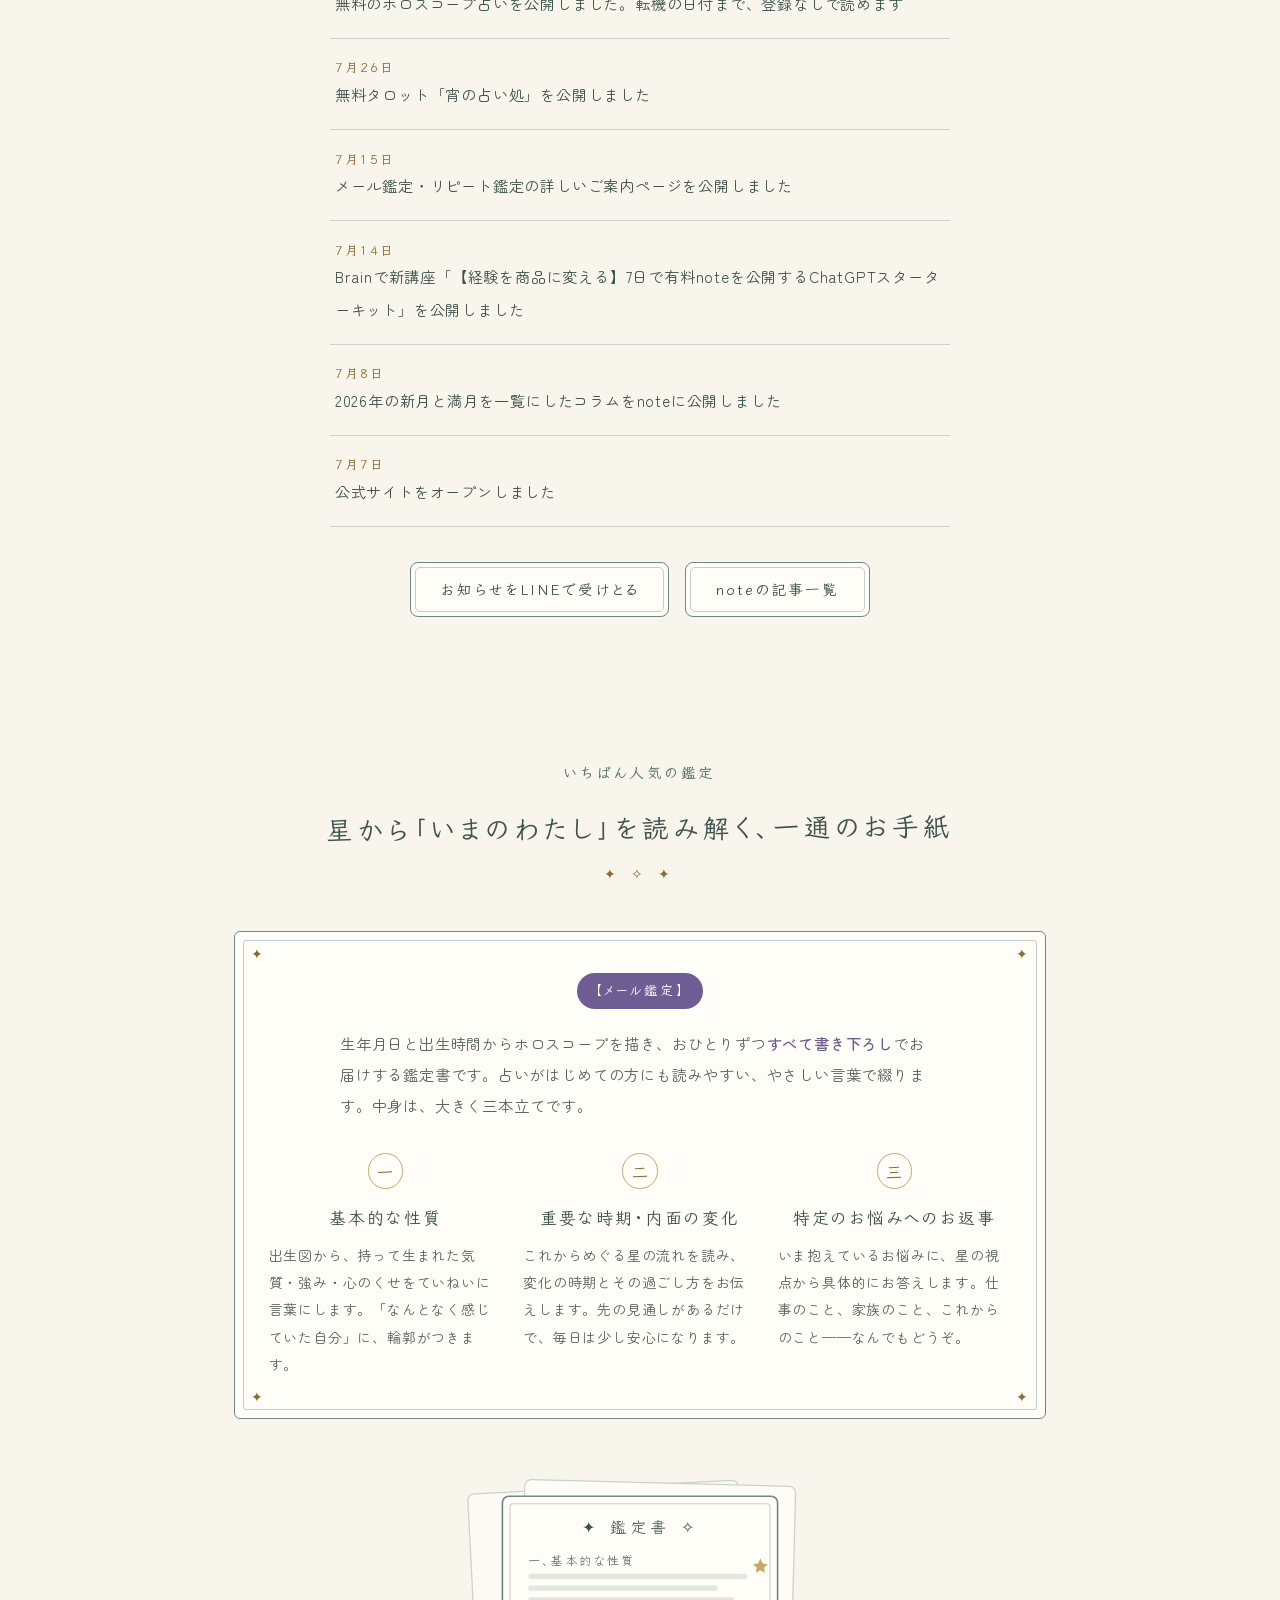
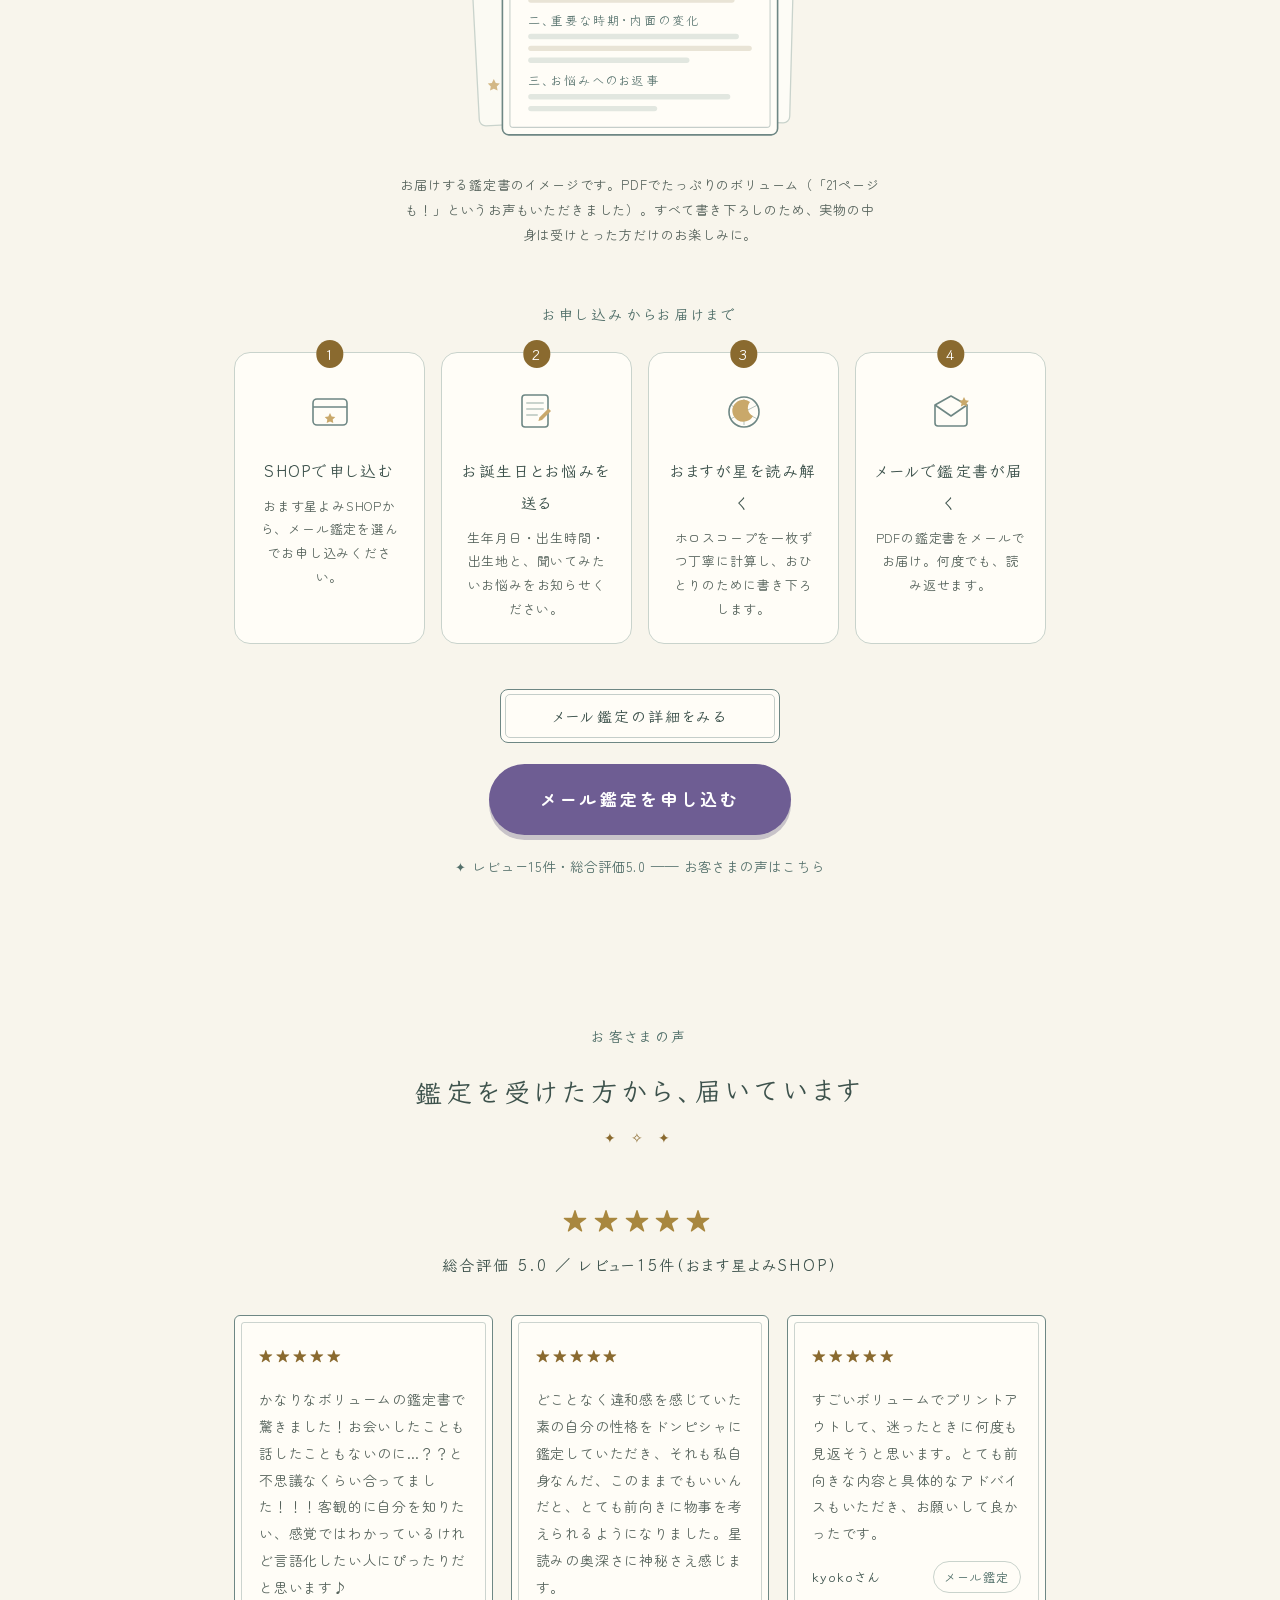
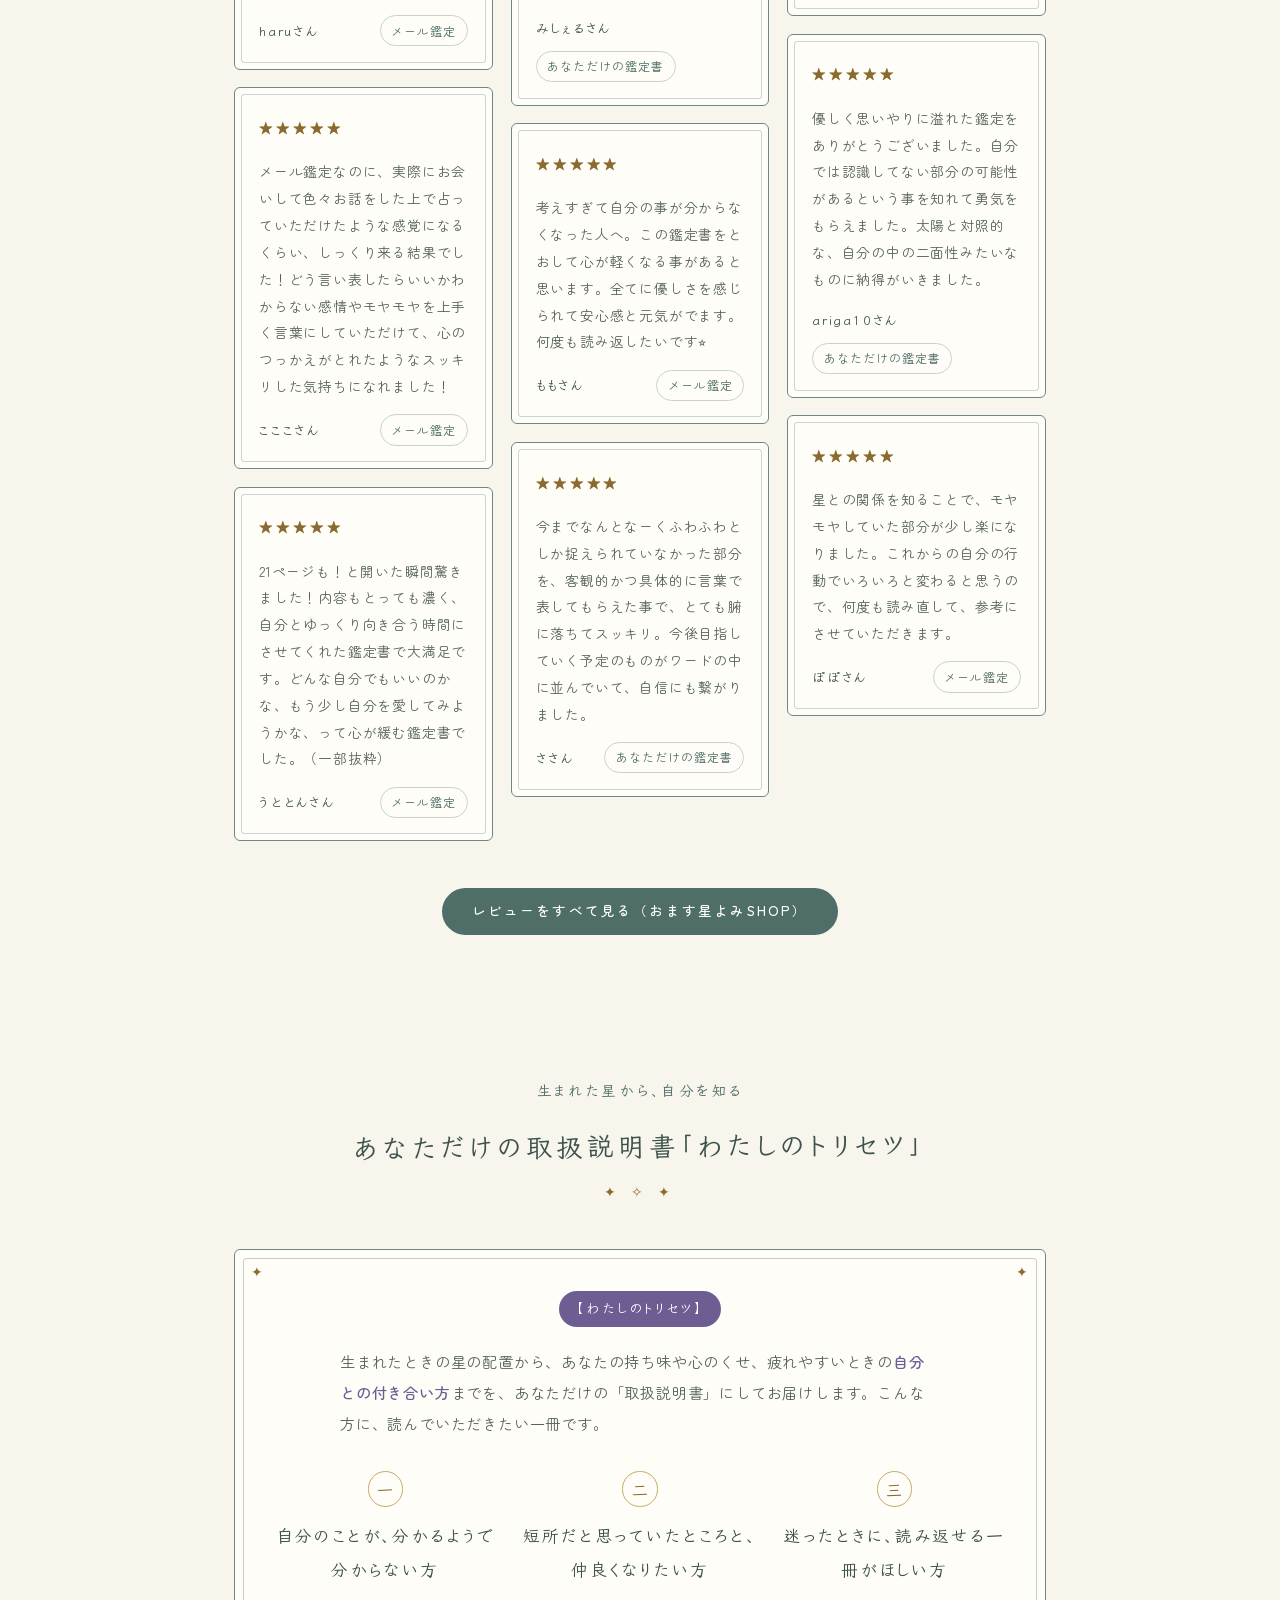
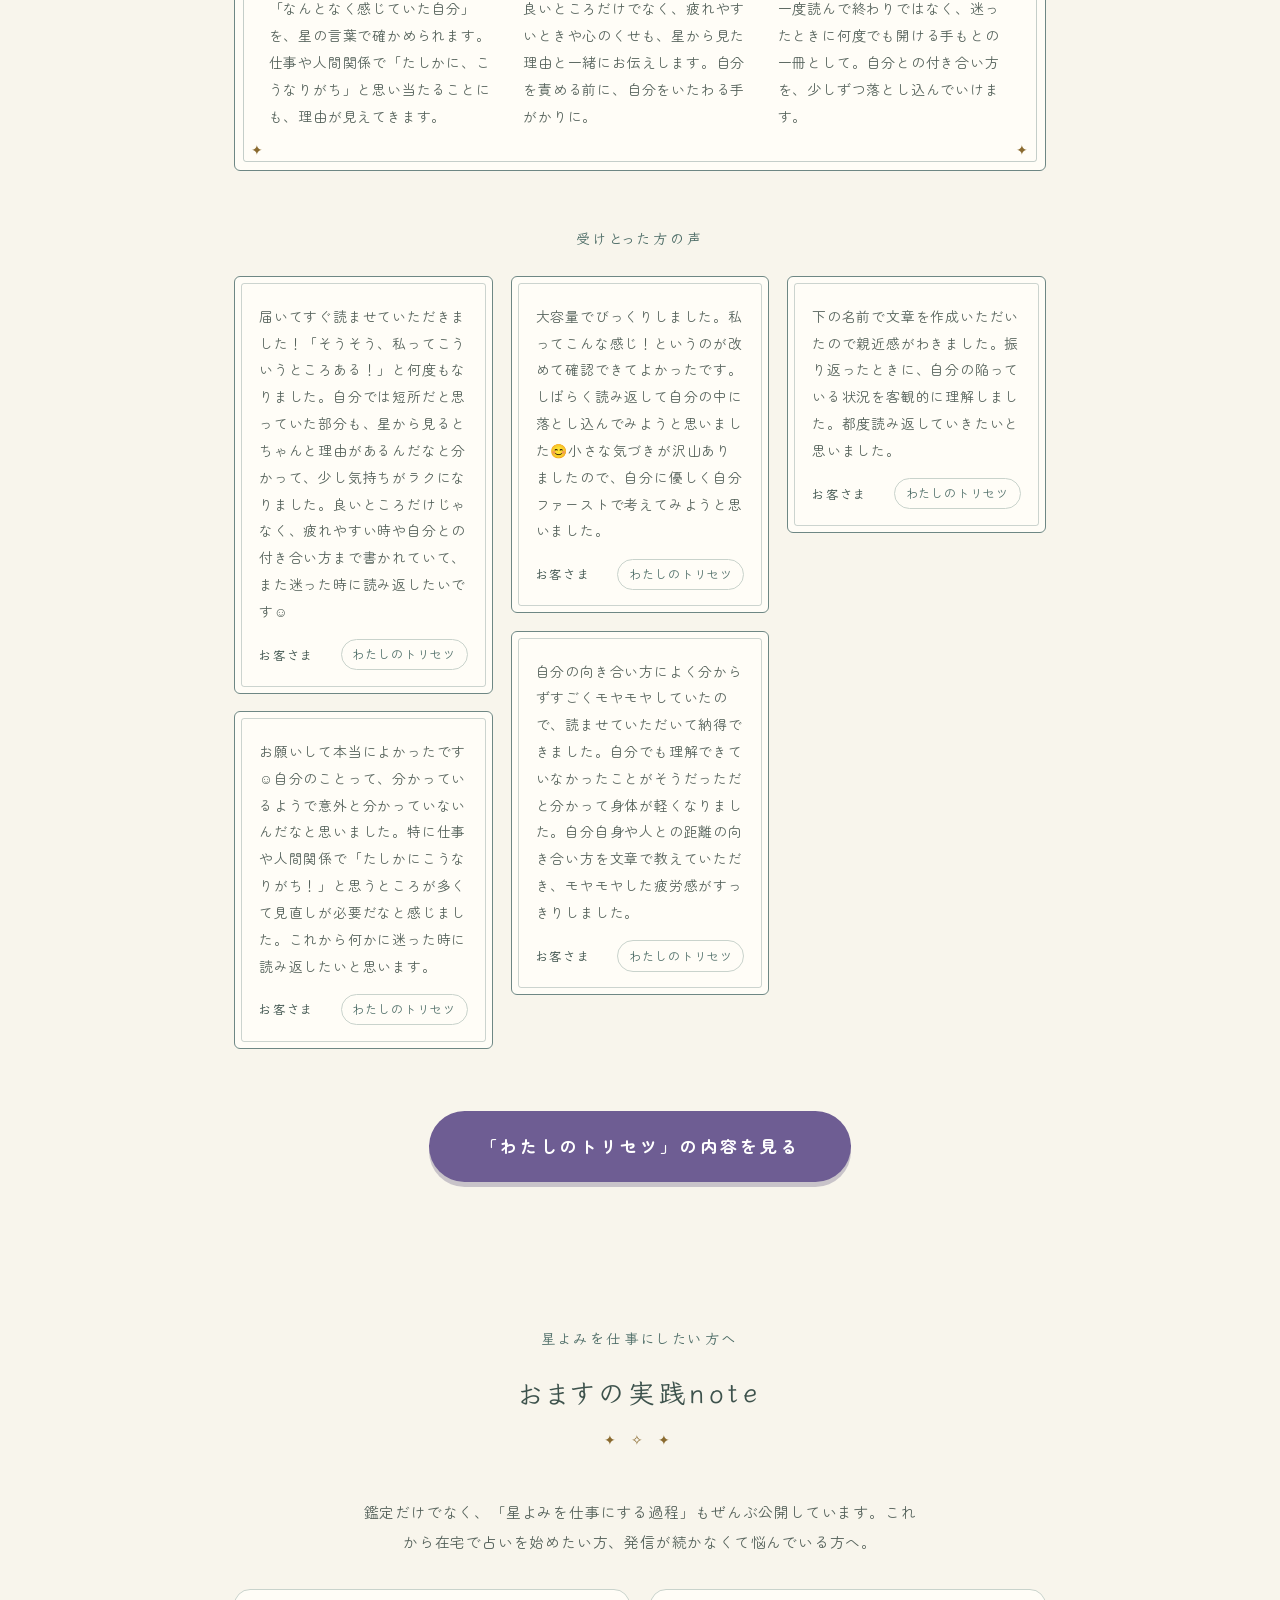
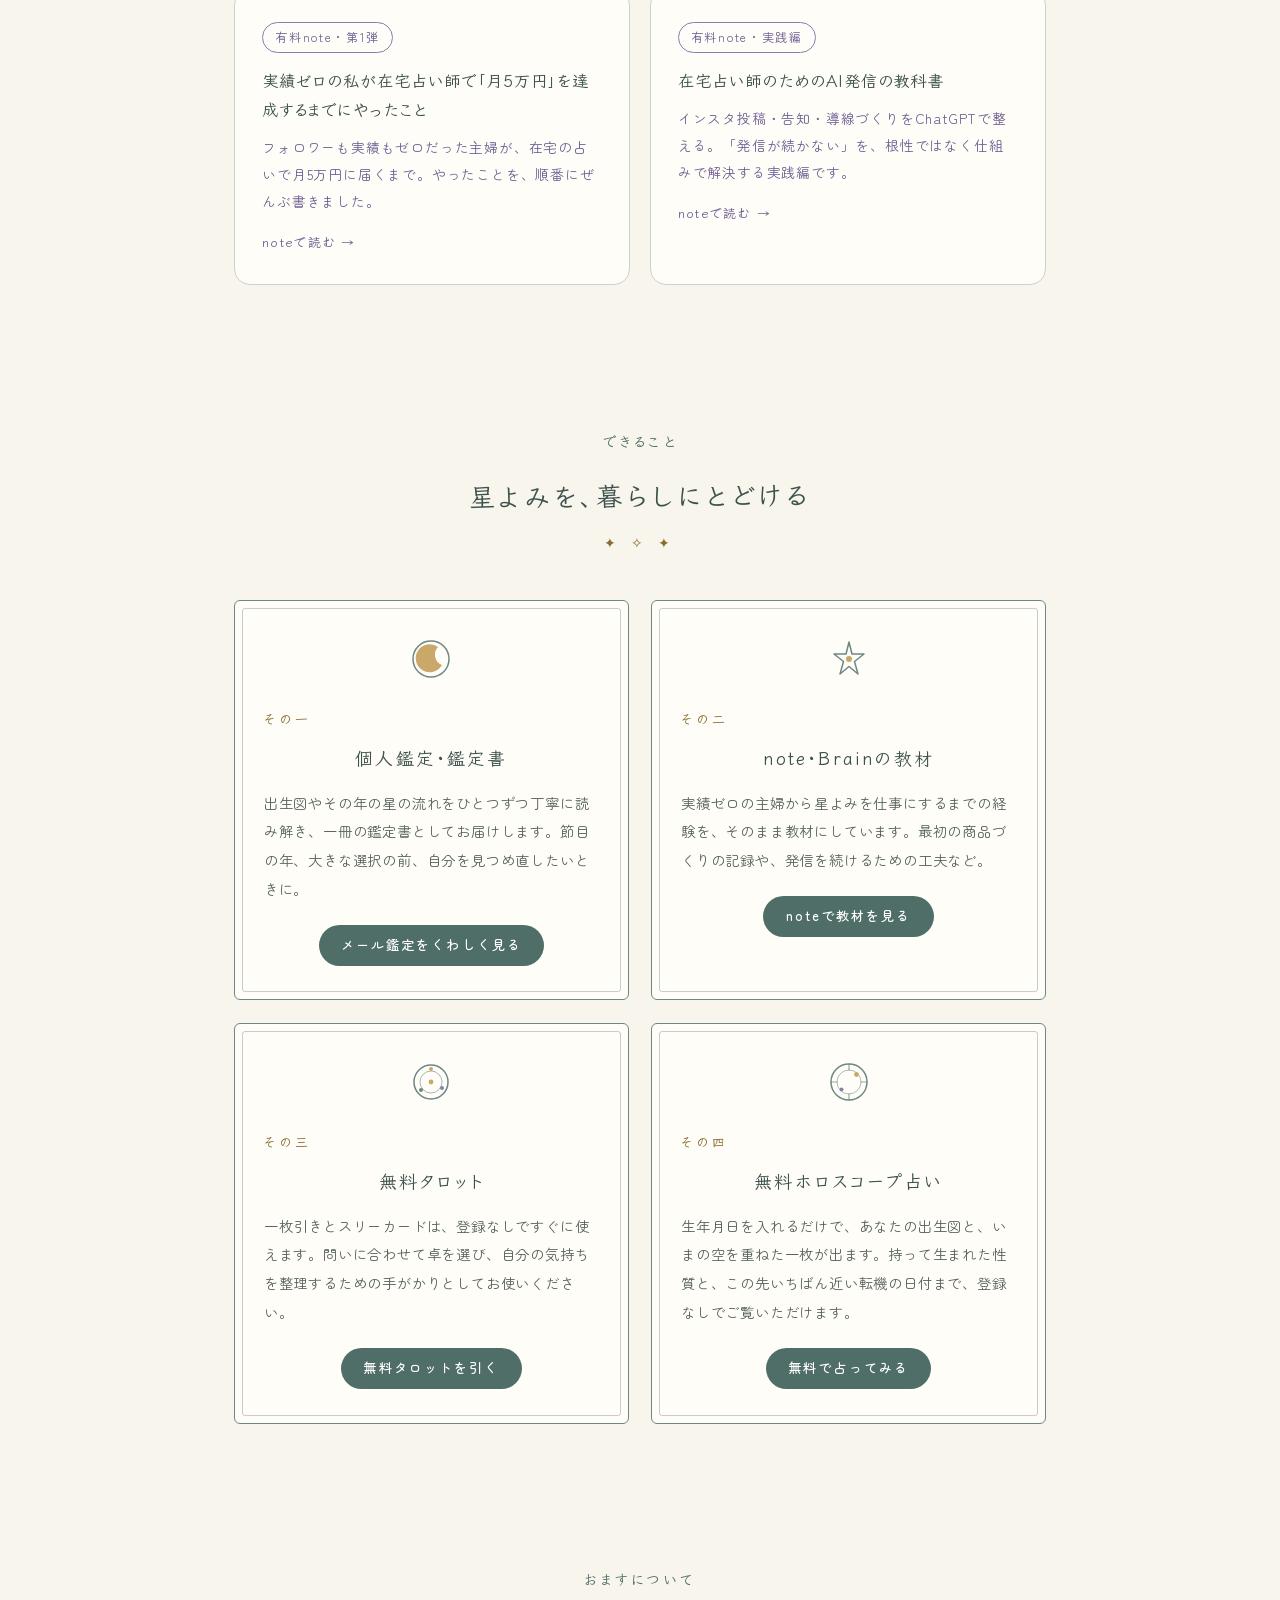
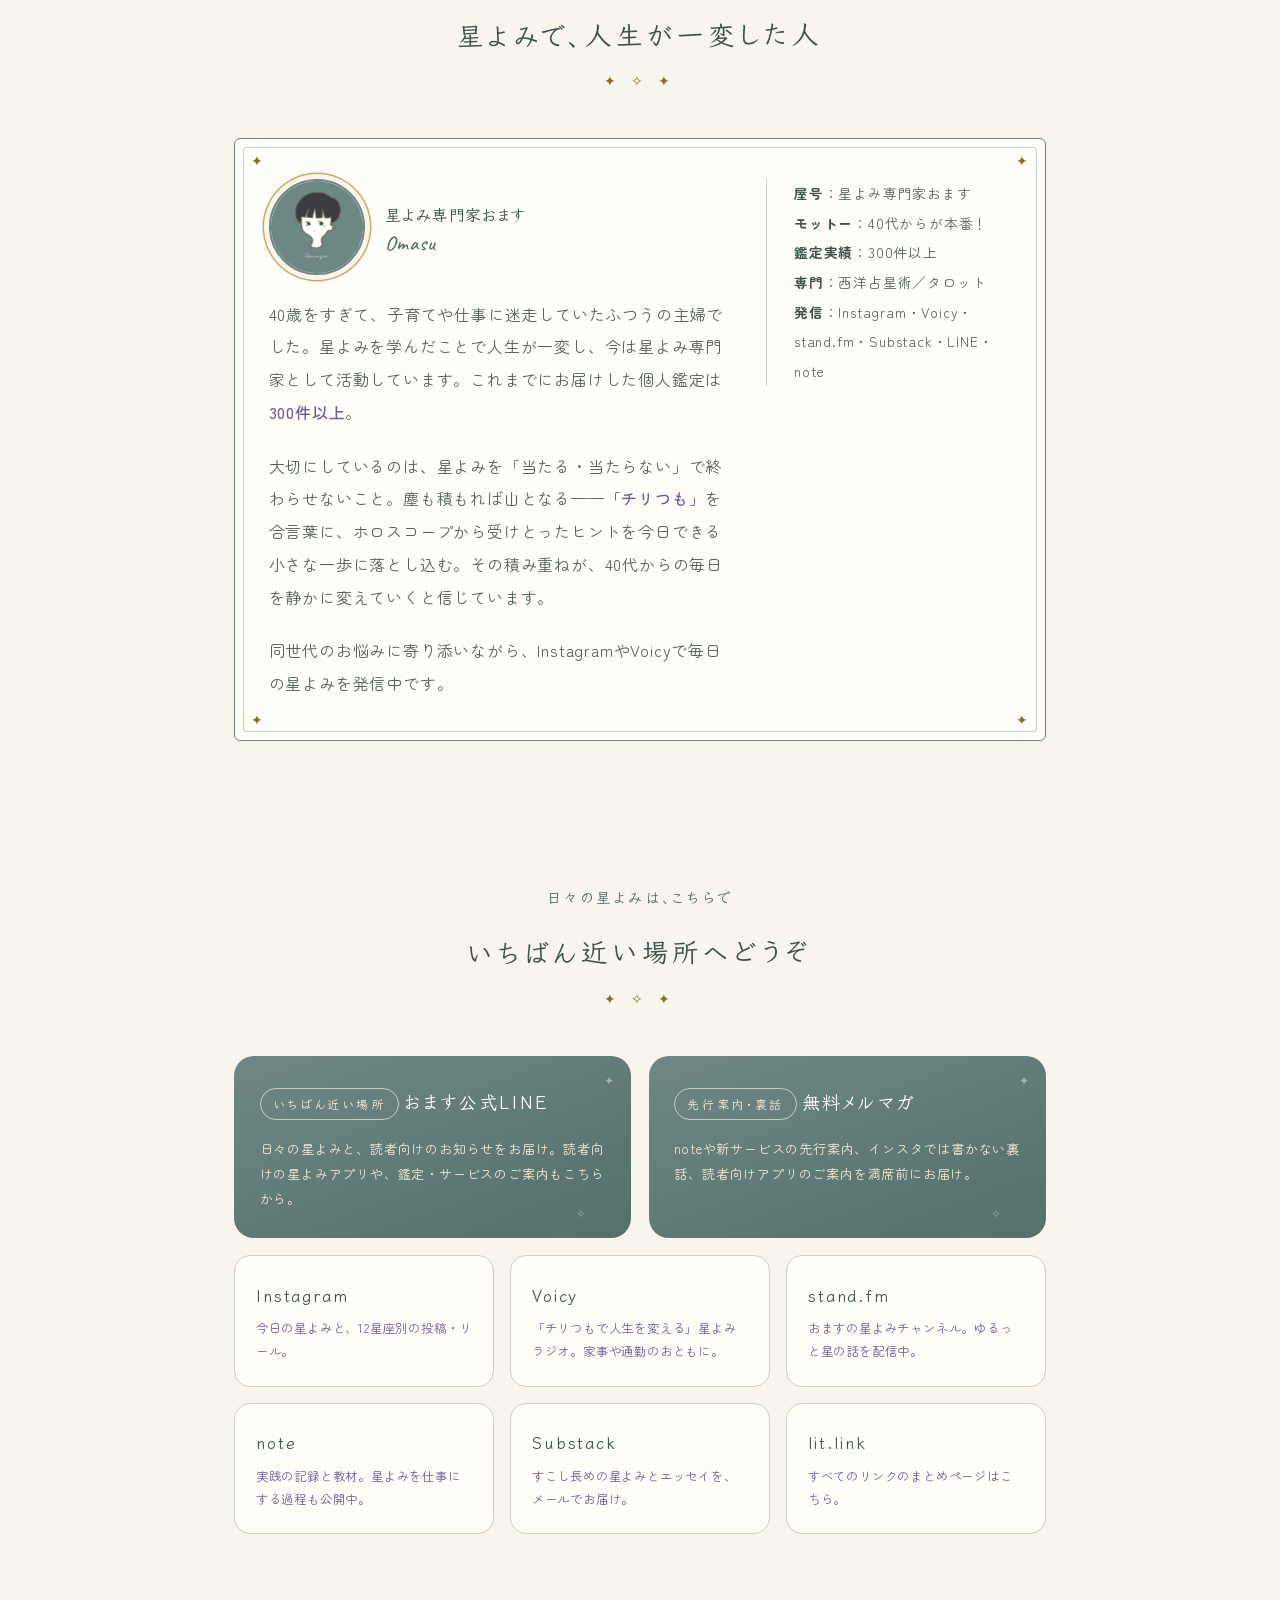
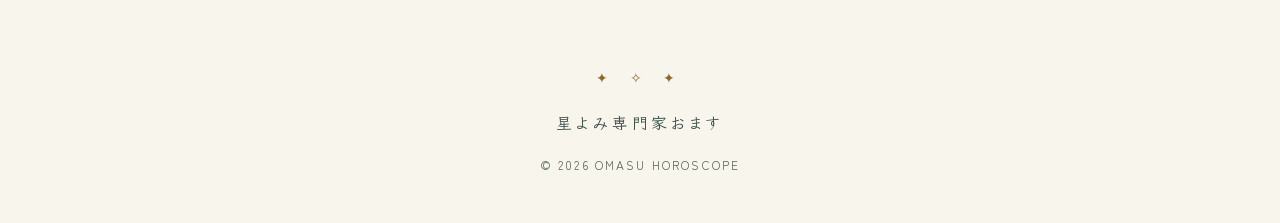
==== commit 02880271: "公式トップに「わたしのトリセツ」の案内とご感想を追加 既存のメール鑑定・お客さまの声と同じ部品を使い、CSSは追加していない。 ご感想は名前を伏せて「お客さま」表記で掲載。  Co-Authored-" ====
--- a/index.html
+++ b/index.html
@@ -1394,6 +1394,76 @@
   </div>
 </section>
 
+<!-- ============ TORISETSU（わたしのトリセツ） ============ -->
+<section id="torisetsu" class="reveal">
+  <div class="sec-head">
+    <p class="obi">生まれた星から、自分を知る</p>
+    <h2>あなただけの取扱説明書「わたしのトリセツ」</h2>
+    <p class="hoshikugiri">&#10022; &#10023; &#10022;</p>
+  </div>
+
+  <div class="tarot-card">
+    <span class="kado tl">&#10022;</span><span class="kado tr">&#10022;</span>
+    <span class="kado bl">&#10022;</span><span class="kado br">&#10022;</span>
+    <div style="text-align:center"><span class="kantei-chip">【わたしのトリセツ】</span></div>
+    <p class="kantei-lead">生まれたときの星の配置から、あなたの持ち味や心のくせ、疲れやすいときの<em>自分との付き合い方</em>までを、あなただけの「取扱説明書」にしてお届けします。こんな方に、読んでいただきたい一冊です。</p>
+
+    <div class="naiyou">
+      <div class="naiyou-item">
+        <span class="naiyou-num">一</span>
+        <h3>自分のことが、分かるようで分からない方</h3>
+        <p>「なんとなく感じていた自分」を、星の言葉で確かめられます。仕事や人間関係で「たしかに、こうなりがち」と思い当たることにも、理由が見えてきます。</p>
+      </div>
+      <div class="naiyou-item">
+        <span class="naiyou-num">二</span>
+        <h3>短所だと思っていたところと、仲良くなりたい方</h3>
+        <p>良いところだけでなく、疲れやすいときや心のくせも、星から見た理由と一緒にお伝えします。自分を責める前に、自分をいたわる手がかりに。</p>
+      </div>
+      <div class="naiyou-item">
+        <span class="naiyou-num">三</span>
+        <h3>迷ったときに、読み返せる一冊がほしい方</h3>
+        <p>一度読んで終わりではなく、迷ったときに何度でも開ける手もとの一冊として。自分との付き合い方を、少しずつ落とし込んでいけます。</p>
+      </div>
+    </div>
+  </div>
+
+  <div class="flow-head">
+    <p class="obi">受けとった方の声</p>
+  </div>
+  <div class="voices">
+
+    <div class="voice">
+      <p>届いてすぐ読ませていただきました！「そうそう、私ってこういうところある！」と何度もなりました。自分では短所だと思っていた部分も、星から見るとちゃんと理由があるんだなと分かって、少し気持ちがラクになりました。良いところだけじゃなく、疲れやすい時や自分との付き合い方まで書かれていて、また迷った時に読み返したいです☺️</p>
+      <div class="who"><span class="name">お客さま</span><span class="item-tag">わたしのトリセツ</span></div>
+    </div>
+
+    <div class="voice">
+      <p>お願いして本当によかったです☺️自分のことって、分かっているようで意外と分かっていないんだなと思いました。特に仕事や人間関係で「たしかにこうなりがち！」と思うところが多くて見直しが必要だなと感じました。これから何かに迷った時に読み返したいと思います。</p>
+      <div class="who"><span class="name">お客さま</span><span class="item-tag">わたしのトリセツ</span></div>
+    </div>
+
+    <div class="voice">
+      <p>大容量でびっくりしました。私ってこんな感じ！というのが改めて確認できてよかったです。しばらく読み返して自分の中に落とし込んでみようと思いました😊小さな気づきが沢山ありましたので、自分に優しく自分ファーストで考えてみようと思いました。</p>
+      <div class="who"><span class="name">お客さま</span><span class="item-tag">わたしのトリセツ</span></div>
+    </div>
+
+    <div class="voice">
+      <p>自分の向き合い方によく分からずすごくモヤモヤしていたので、読ませていただいて納得できました。自分でも理解できていなかったことがそうだっただと分かって身体が軽くなりました。自分自身や人との距離の向き合い方を文章で教えていただき、モヤモヤした疲労感がすっきりしました。</p>
+      <div class="who"><span class="name">お客さま</span><span class="item-tag">わたしのトリセツ</span></div>
+    </div>
+
+    <div class="voice">
+      <p>下の名前で文章を作成いただいたので親近感がわきました。振り返ったときに、自分の陥っている状況を客観的に理解しました。都度読み返していきたいと思いました。</p>
+      <div class="who"><span class="name">お客さま</span><span class="item-tag">わたしのトリセツ</span></div>
+    </div>
+
+  </div>
+
+  <div class="kantei-cta">
+    <a class="cta-big" href="https://omasuhoroscope.stores.jp/items/6a7808293ffe3e076fdcb962" target="_blank" rel="noopener">「わたしのトリセツ」の内容を見る</a>
+  </div>
+</section>
+
 <!-- ============ BOOKS（実践note） ============ -->
 <section id="books" class="reveal">
   <div class="sec-head">
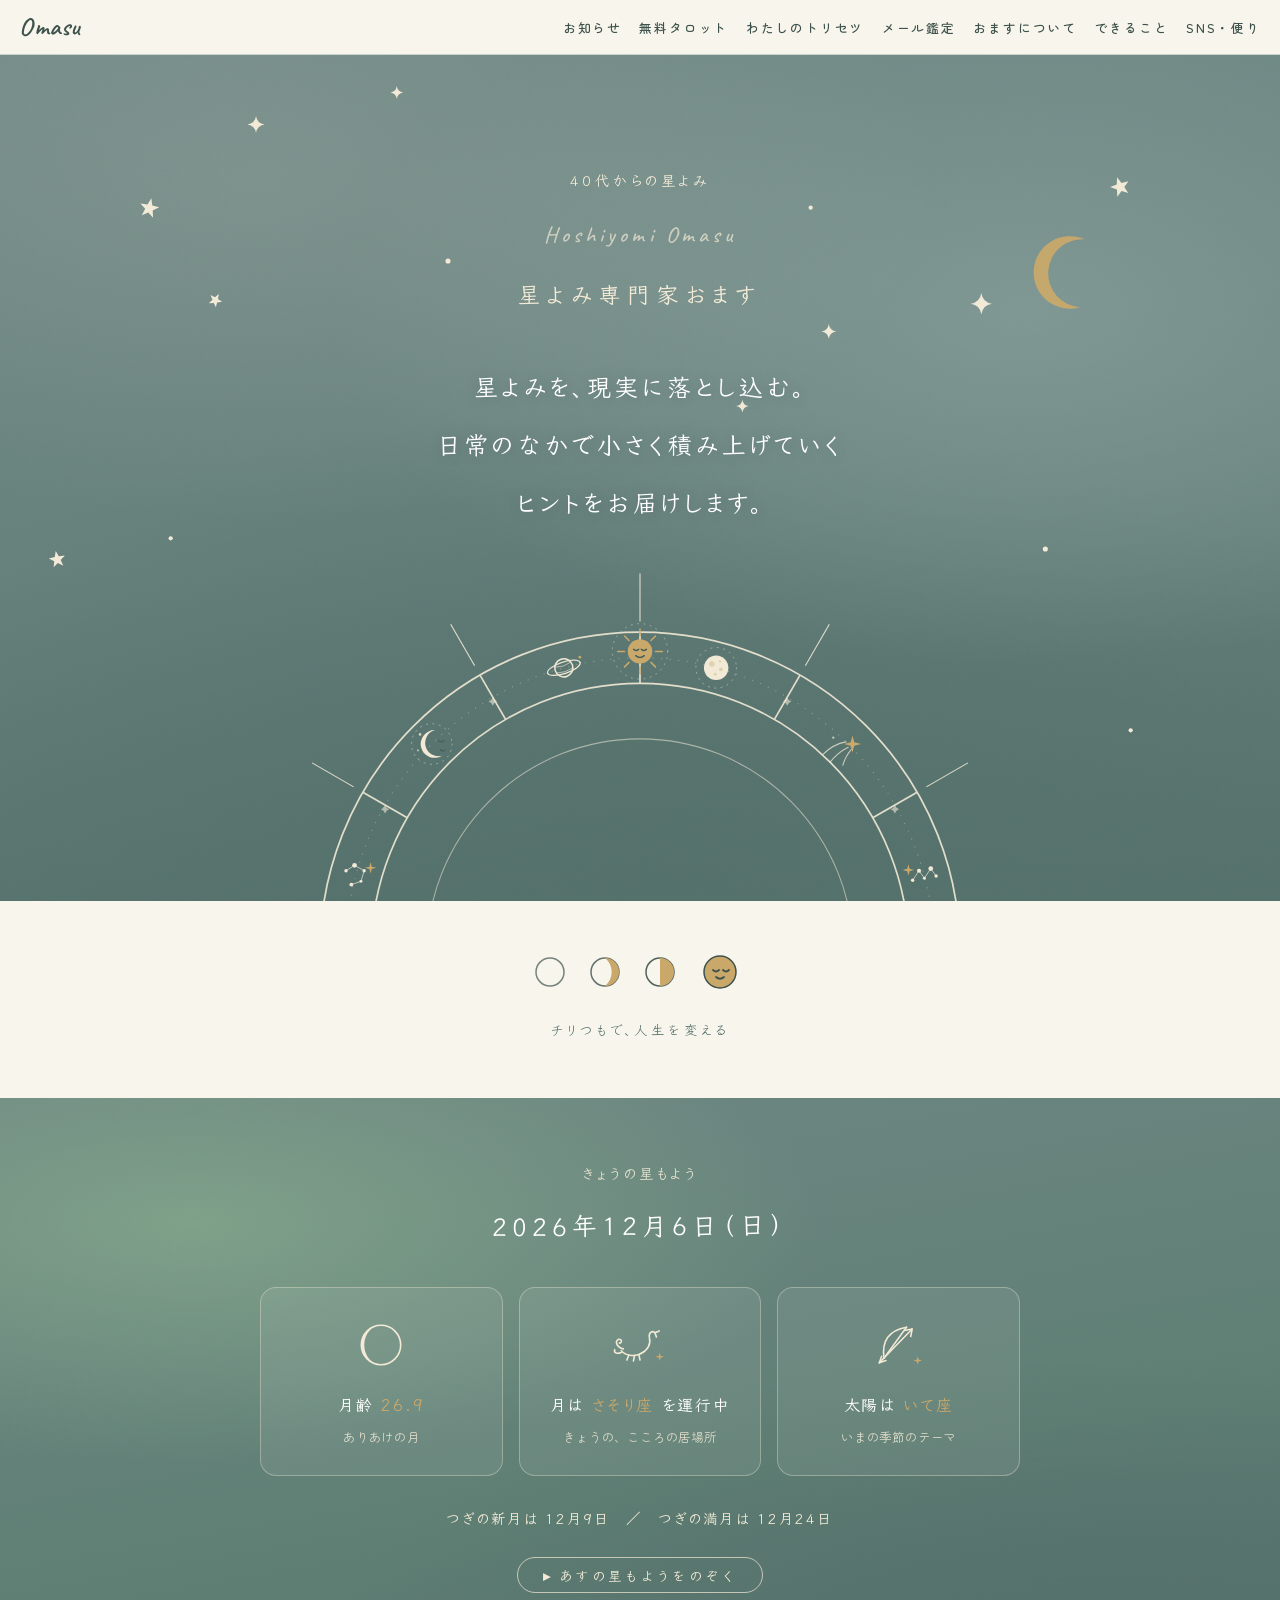
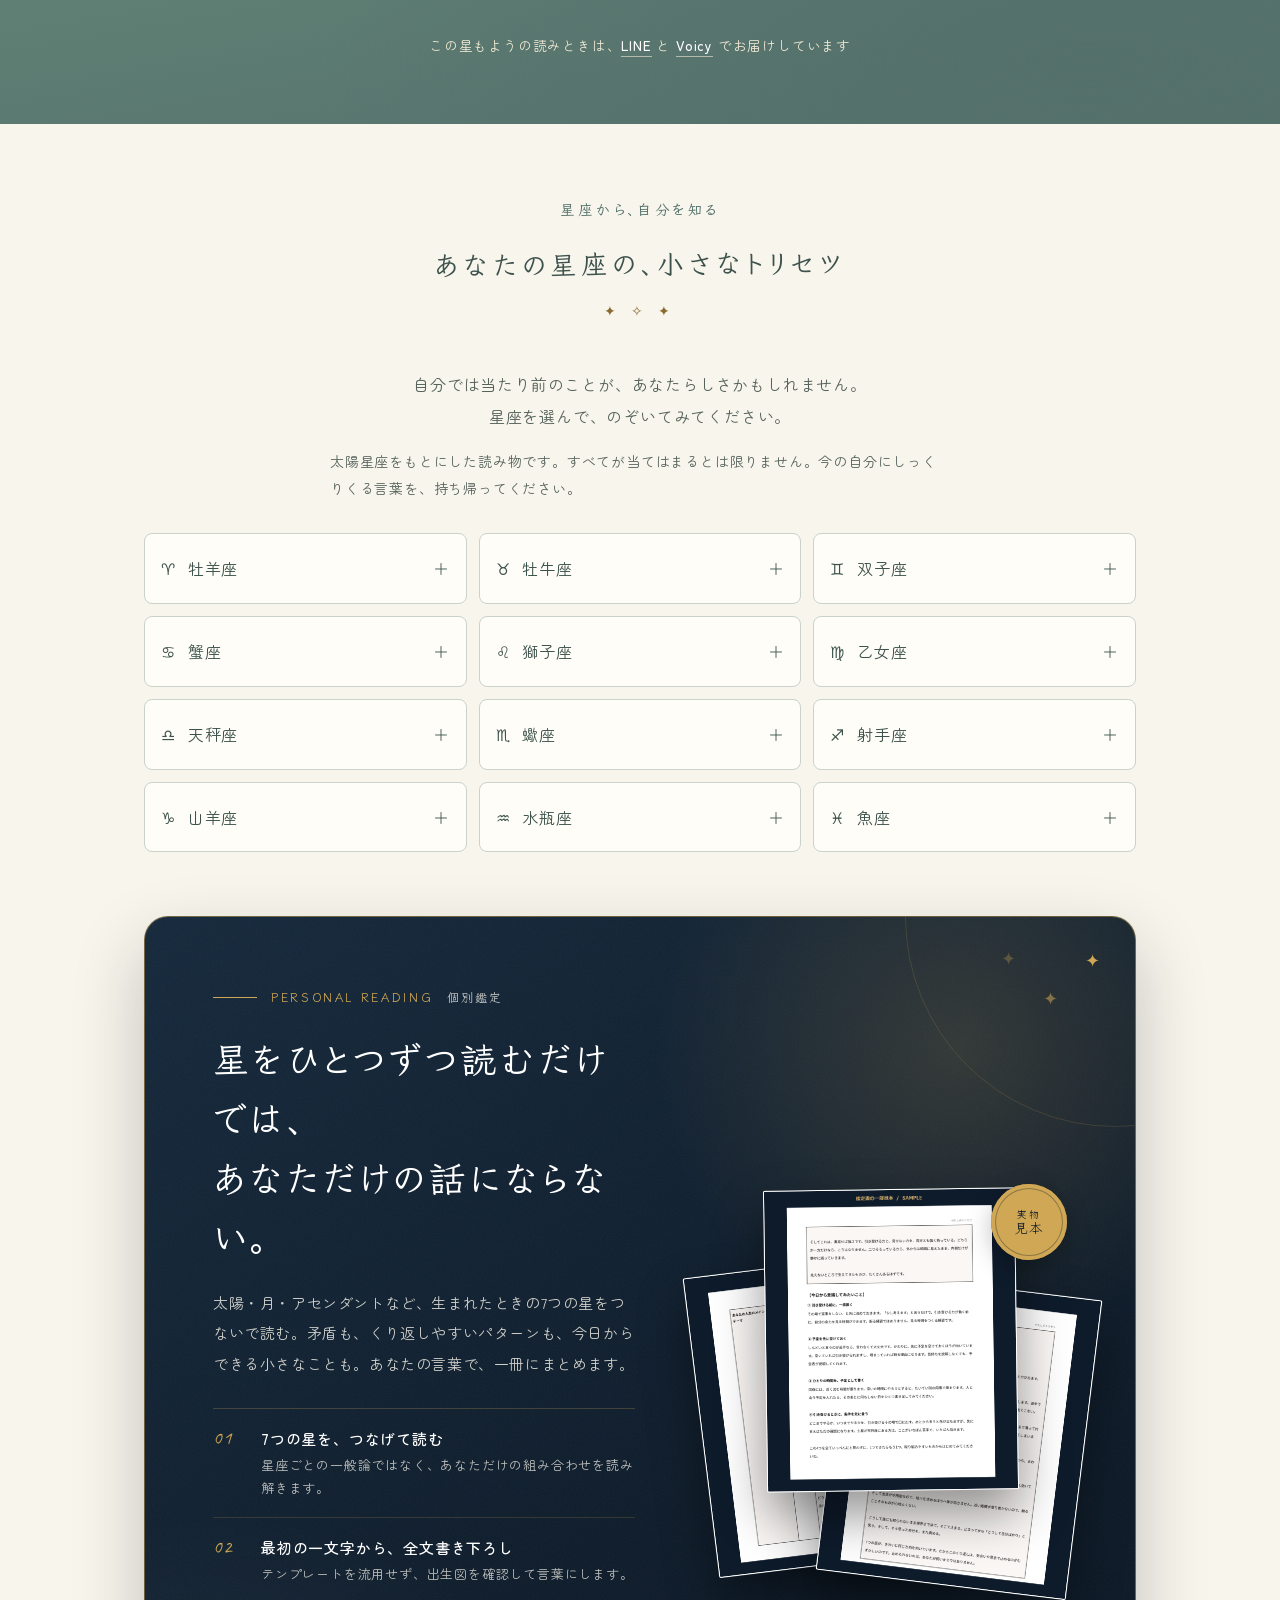
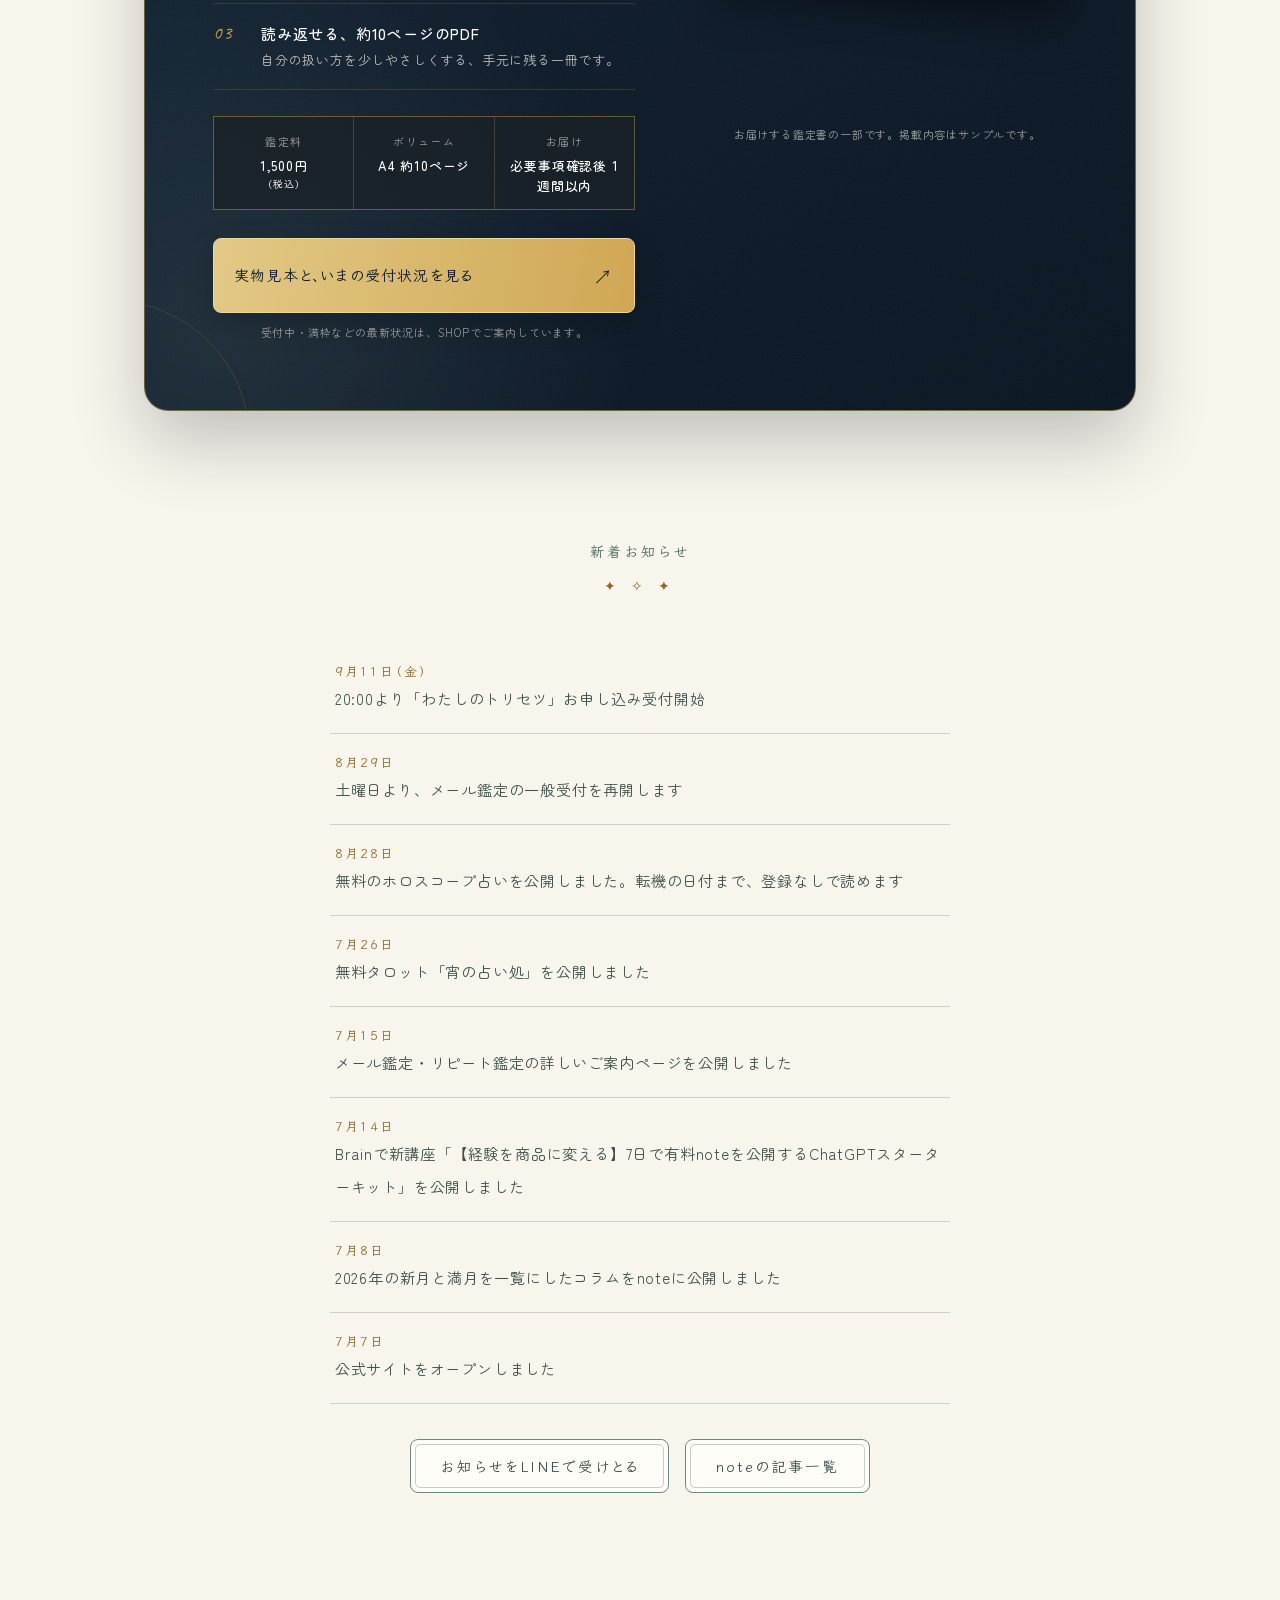
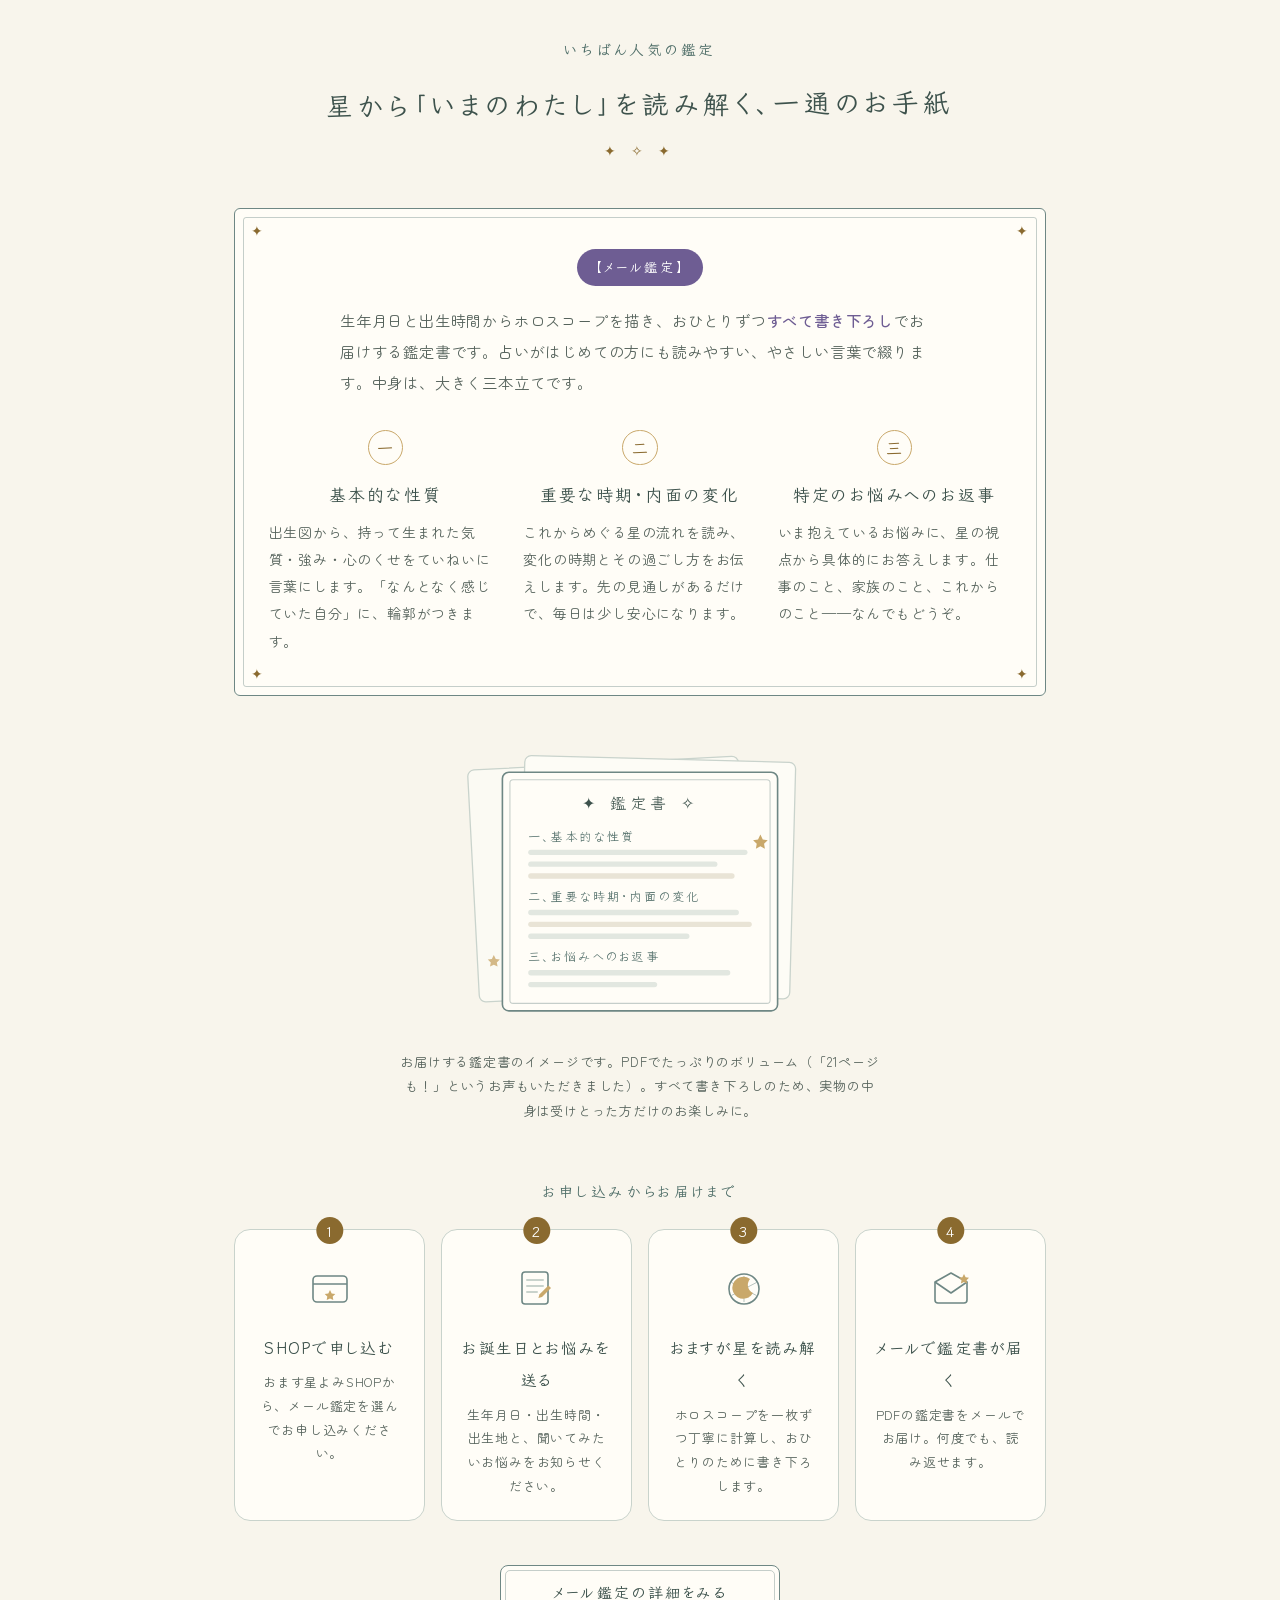
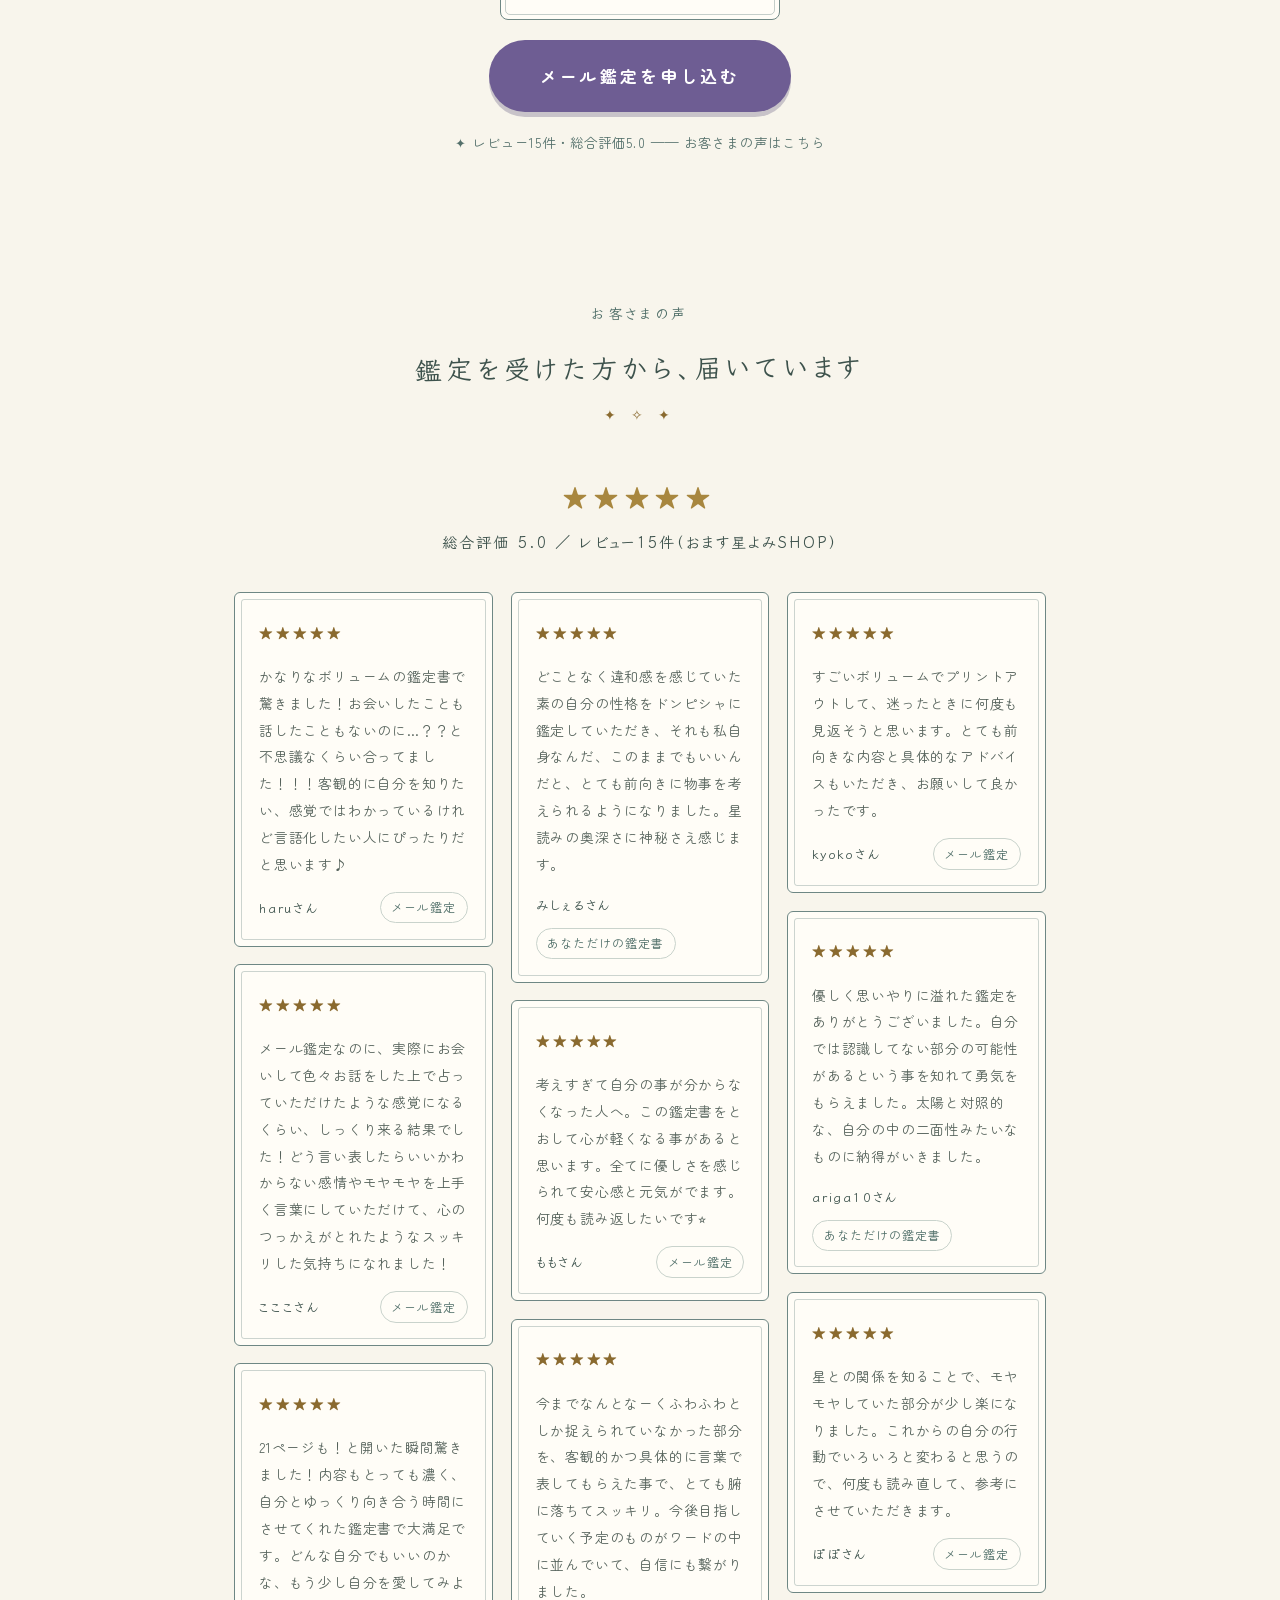
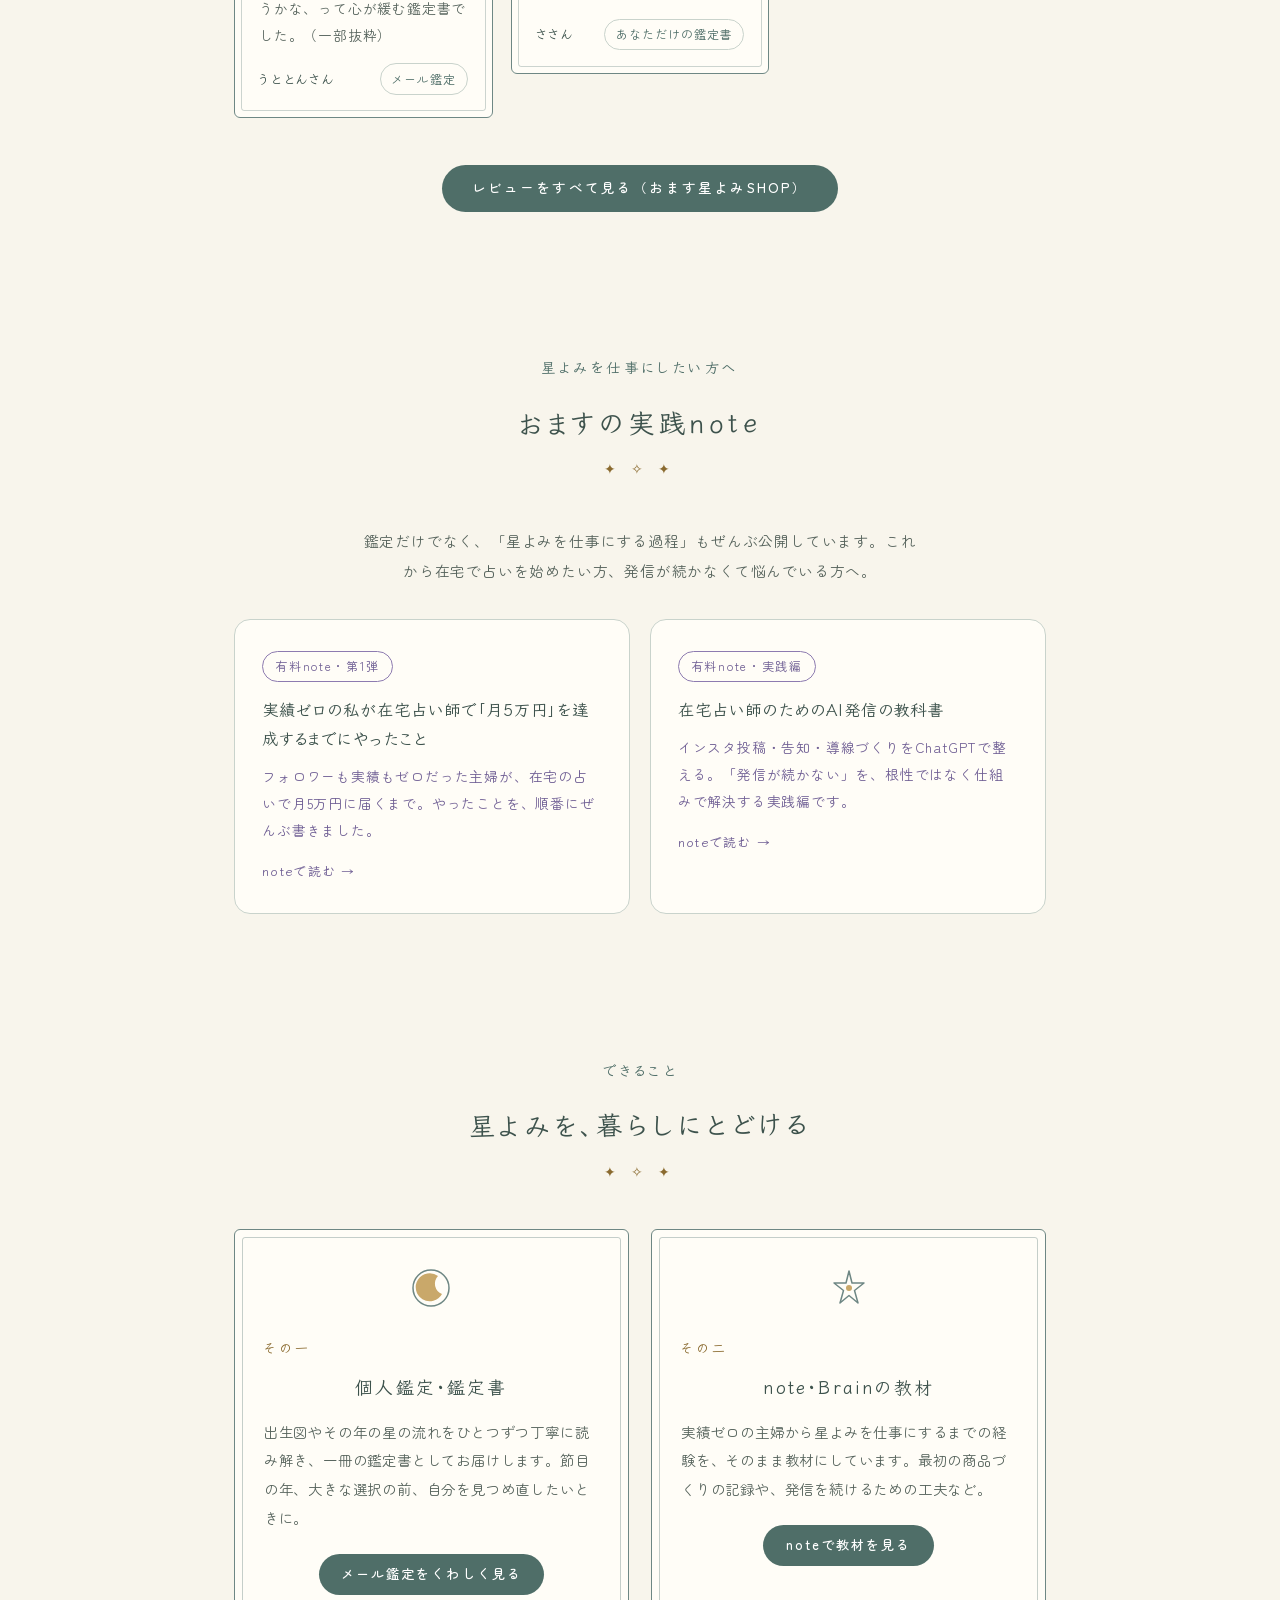
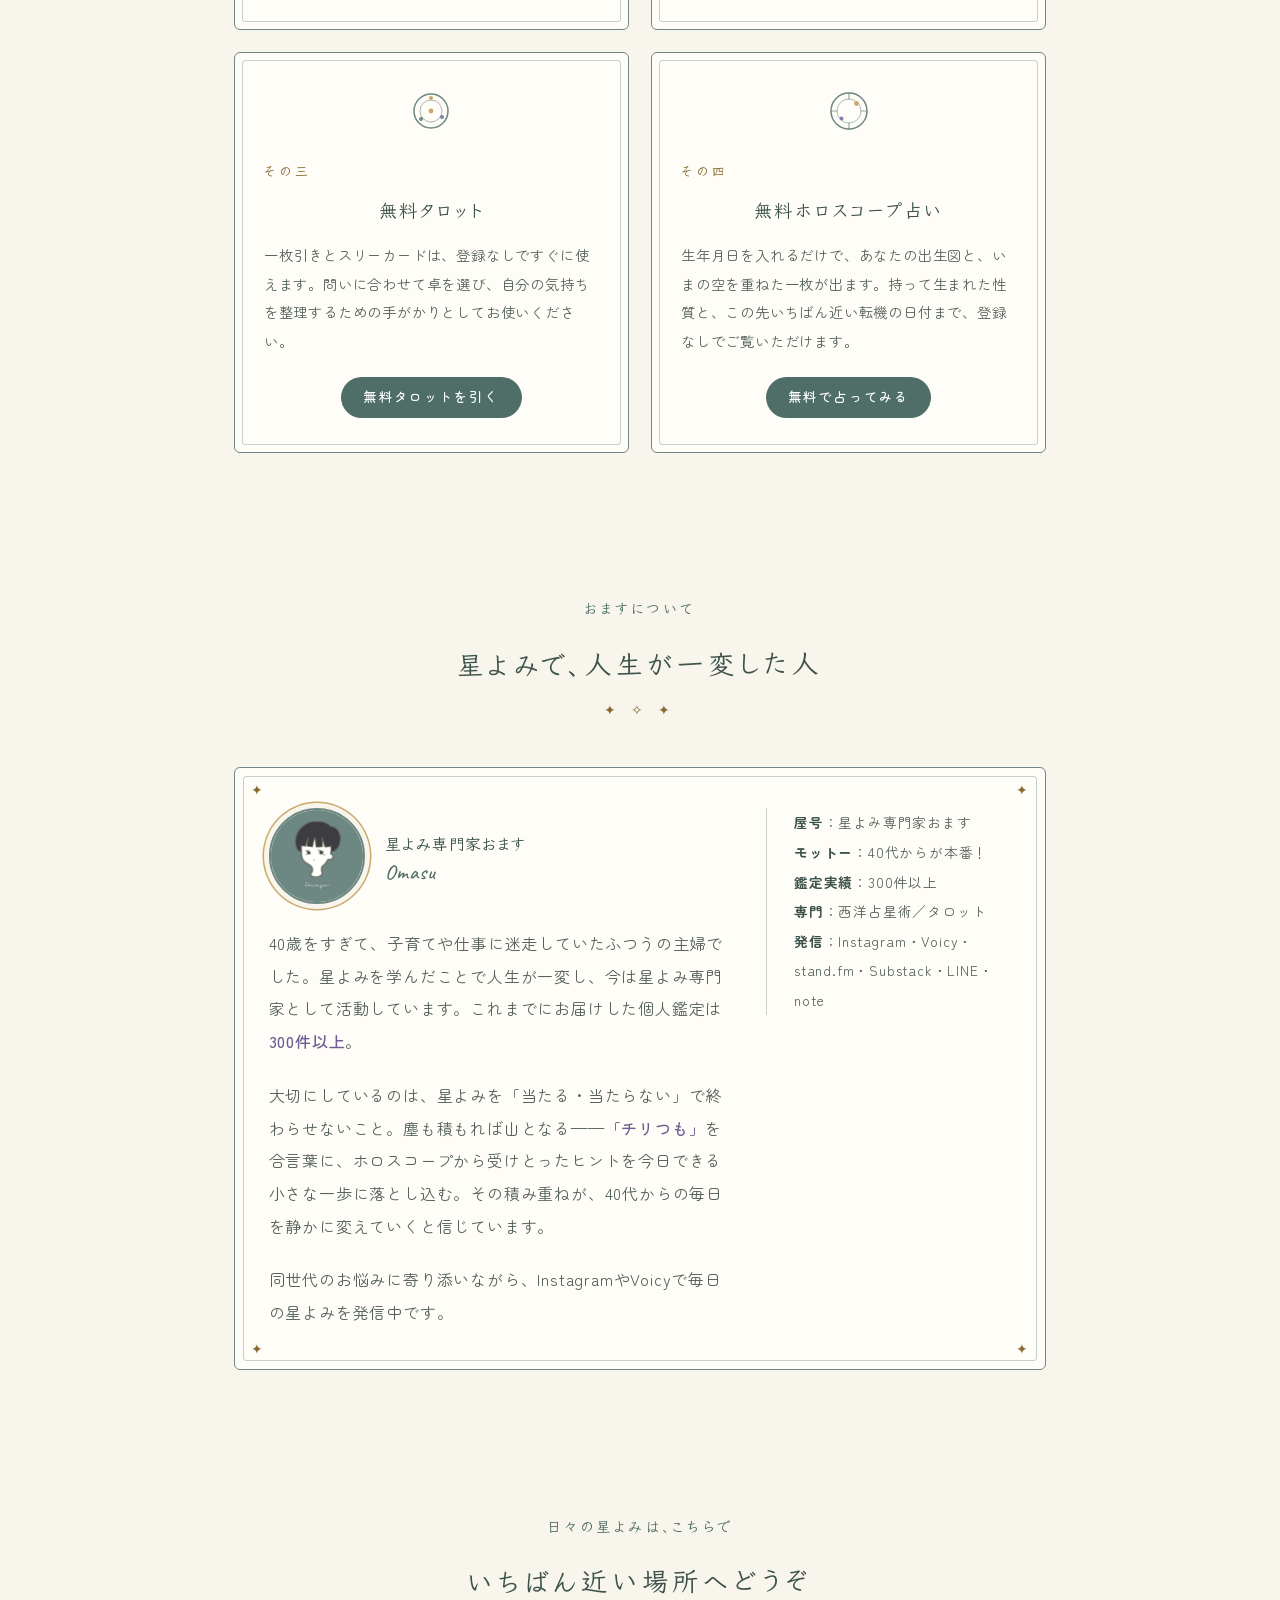
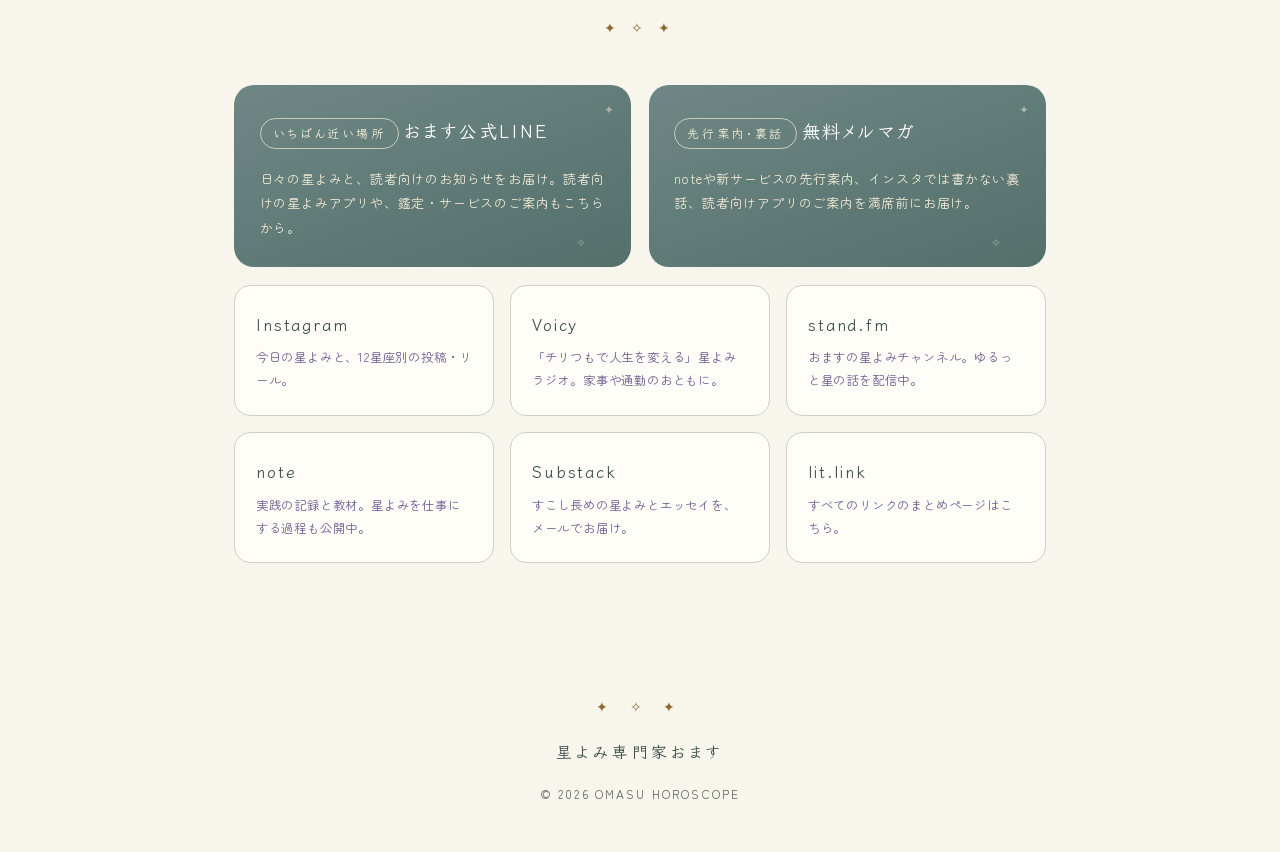
==== commit fe8e696c: "わたしのトリセツを実物見本つきで特集" ====
--- a/index.html
+++ b/index.html
@@ -789,6 +789,7 @@
   <ul>
     <li><a href="#news">お知らせ</a></li>
     <li><a href="tarot/">無料タロット</a></li>
+    <li><a href="#watashi-no-torisetsu">わたしのトリセツ</a></li>
     <li><a href="#kantei">メール鑑定</a></li>
     <li><a href="#about">おますについて</a></li>
     <li><a href="#services">できること</a></li>
@@ -1119,7 +1120,42 @@
   <p class="ts-intro">自分では当たり前のことが、あなたらしさかもしれません。<br>星座を選んで、のぞいてみてください。</p>
   <p class="ts-note">太陽星座をもとにした読み物です。すべてが当てはまるとは限りません。今の自分にしっくりくる言葉を、持ち帰ってください。</p>
   <div class="ts-signs"><details name="small-torisetsu"><summary><span aria-hidden="true">♈︎</span> 牡羊座<span class="ts-open" aria-hidden="true">＋</span></summary><div class="ts-reading"><h3>まず動いて、道を見つける人</h3><h4>あなたが力を発揮する場面</h4><p>まだ誰も手をつけていないことに、一歩を踏み出すとき。やってみてから考える、その勢いが周りの背中も押します。</p><h4>疲れたときに出やすいくせ</h4><p>早く決めたくて、返事を待つ時間が苦しくなることも。いつもより急いでいると感じたら、少し疲れている合図かもしれません。</p><h4>自分をいたわる、小さなヒント</h4><p>今日中に決めなくてよいことを、一つだけ明日に回してみる。休んでも、あなたの行動力はなくなりません。</p></div></details><details name="small-torisetsu"><summary><span aria-hidden="true">♉︎</span> 牡牛座<span class="ts-open" aria-hidden="true">＋</span></summary><div class="ts-reading"><h3>自分の感覚で、確かめる人</h3><h4>あなたが力を発揮する場面</h4><p>好きなものや大切なことに、じっくり手をかけるとき。小さな違いに気づく感覚が、安心できる暮らしや仕事を育てます。</p><h4>疲れたときに出やすいくせ</h4><p>急な変更が続くと、普段なら流せることにも身構えがち。動けない自分を責める前に、落ち着く時間を取り戻して。</p><h4>自分をいたわる、小さなヒント</h4><p>いつもの飲み物を、座ってゆっくり味わう。何かを増やすより、心地よいものを一つ選んでみましょう。</p></div></details><details name="small-torisetsu"><summary><span aria-hidden="true">♊︎</span> 双子座<span class="ts-open" aria-hidden="true">＋</span></summary><div class="ts-reading"><h3>言葉と好奇心で、風を通す人</h3><h4>あなたが力を発揮する場面</h4><p>気になることを調べたり、人と話して考えを広げたりするとき。違う世界の話をつなぐところに、あなたの持ち味があります。</p><h4>疲れたときに出やすいくせ</h4><p>情報を追うほど、頭が休まらなくなることも。答えを探し続けているのに落ち着かない日は、入力を減らしてみて。</p><h4>自分をいたわる、小さなヒント</h4><p>気になっていることを紙に三つ書き、今日は一つだけ調べる。残りは忘れない場所に置いておけば大丈夫です。</p></div></details><details name="small-torisetsu"><summary><span aria-hidden="true">♋︎</span> 蟹座<span class="ts-open" aria-hidden="true">＋</span></summary><div class="ts-reading"><h3>安心できる居場所を、育てる人</h3><h4>あなたが力を発揮する場面</h4><p>身近な人の小さな変化に気づき、必要な手を差し伸べるとき。相手を覚えていることが、あたたかな信頼につながります。</p><h4>疲れたときに出やすいくせ</h4><p>周りを気にかけすぎて、自分の気持ちが後回しになることも。親しい人ほど、わかってほしい思いが強くなりそうです。</p><h4>自分をいたわる、小さなヒント</h4><p>誰かに合わせる前に「私はどうしたい？」と一度聞く。今日は自分のために、好きな献立を選んでもいいのです。</p></div></details><details name="small-torisetsu"><summary><span aria-hidden="true">♌︎</span> 獅子座<span class="ts-open" aria-hidden="true">＋</span></summary><div class="ts-reading"><h3>好きという気持ちを、形にする人</h3><h4>あなたが力を発揮する場面</h4><p>自分がいいと思ったものを、自分の言葉で届けるとき。楽しんで取り組む姿そのものが、周りの力になることがあります。</p><h4>疲れたときに出やすいくせ</h4><p>反応が気になって、頑張っているのに満たされないことも。見てもらうために、無理を重ねていないか確かめて。</p><h4>自分をいたわる、小さなヒント</h4><p>誰にも見せない楽しみを一つ持つ。上手にできたかより「私はこれが好き」を味わう時間を作ってみましょう。</p></div></details><details name="small-torisetsu"><summary><span aria-hidden="true">♍︎</span> 乙女座<span class="ts-open" aria-hidden="true">＋</span></summary><div class="ts-reading"><h3>小さな工夫で、毎日を整える人</h3><h4>あなたが力を発揮する場面</h4><p>困っていることを具体的に見つけ、使いやすい形に直すとき。細やかな気づきが、人の負担をそっと軽くします。</p><h4>疲れたときに出やすいくせ</h4><p>できていない所ばかり目に入り、休むにも理由が必要になることも。気づける力を、自分への厳しさだけに使わないで。</p><h4>自分をいたわる、小さなヒント</h4><p>今日できたことを三つ数えてから、作業を終える。途中のものが残っていても、一日の区切りはつけられます。</p></div></details><details name="small-torisetsu"><summary><span aria-hidden="true">♎︎</span> 天秤座<span class="ts-open" aria-hidden="true">＋</span></summary><div class="ts-reading"><h3>違う思いの間に、橋をかける人</h3><h4>あなたが力を発揮する場面</h4><p>いくつもの立場を見渡し、無理の少ない着地点を探すとき。相手を尊重する姿勢が、対話の入口を作ります。</p><h4>疲れたときに出やすいくせ</h4><p>誰も困らない答えを探して、自分が決められなくなることも。周りの納得と、自分の納得は別々に考えてよさそうです。</p><h4>自分をいたわる、小さなヒント</h4><p>小さな選択を一つ、自分の好みだけで決める。人に説明できる理由がなくても、好きなほうを選んでみて。</p></div></details><details name="small-torisetsu"><summary><span aria-hidden="true">♏︎</span> 蠍座<span class="ts-open" aria-hidden="true">＋</span></summary><div class="ts-reading"><h3>大切なものと、深く向き合う人</h3><h4>あなたが力を発揮する場面</h4><p>信頼した人やテーマに、時間をかけて向き合うとき。表面だけで終わらせない姿勢が、確かな理解を育てます。</p><h4>疲れたときに出やすいくせ</h4><p>気になる一言を、何度も思い返してしまうことも。考え続けても答えが増えないなら、いったん距離を置く時間を。</p><h4>自分をいたわる、小さなヒント</h4><p>今わかっている事実と、想像していることを分けて書く。結論を出さずに置いておくことも、自分を守る方法です。</p></div></details><details name="small-torisetsu"><summary><span aria-hidden="true">♐︎</span> 射手座<span class="ts-open" aria-hidden="true">＋</span></summary><div class="ts-reading"><h3>少し先の可能性へ、手を伸ばす人</h3><h4>あなたが力を発揮する場面</h4><p>新しい考え方や知らない世界に触れるとき。目の前の出来事を広い視点で捉え直す力が、次の一歩につながります。</p><h4>疲れたときに出やすいくせ</h4><p>窮屈さから抜け出したくて、予定や目標を増やしすぎることも。遠くへ進む前に、今の荷物を見直してみて。</p><h4>自分をいたわる、小さなヒント</h4><p>いつもの道を少し変える、気になる本を数ページ読む。大きな決断をしなくても、新しい風は入れられます。</p></div></details><details name="small-torisetsu"><summary><span aria-hidden="true">♑︎</span> 山羊座<span class="ts-open" aria-hidden="true">＋</span></summary><div class="ts-reading"><h3>積み重ねを、確かな形にする人</h3><h4>あなたが力を発揮する場面</h4><p>目標までの道筋を考え、できることを一つずつ進めるとき。続けてきたことが、誰かの安心や信頼につながります。</p><h4>疲れたときに出やすいくせ</h4><p>自分が引き受けたほうが早いと、役割を抱え込みがち。休んでいる間も、次の仕事を考えていないでしょうか。</p><h4>自分をいたわる、小さなヒント</h4><p>今日やらないことを一つ決める。任せる範囲を小さく区切れば、人の力を借りる練習も始めやすくなります。</p></div></details><details name="small-torisetsu"><summary><span aria-hidden="true">♒︎</span> 水瓶座<span class="ts-open" aria-hidden="true">＋</span></summary><div class="ts-reading"><h3>当たり前を、別の角度から見る人</h3><h4>あなたが力を発揮する場面</h4><p>いつものやり方を少し離れて眺め、違う方法を考えるとき。一人ひとりの違いを認める視点が、選択肢を広げます。</p><h4>疲れたときに出やすいくせ</h4><p>気持ちを説明しようとするほど、かえって自分から遠く感じることも。すぐに整理された答えにしなくても大丈夫です。</p><h4>自分をいたわる、小さなヒント</h4><p>「今はうまく言えないけれど」と、そのまま伝えてみる。考えがまとまる前の自分にも、居場所を用意しましょう。</p></div></details><details name="small-torisetsu"><summary><span aria-hidden="true">♓︎</span> 魚座<span class="ts-open" aria-hidden="true">＋</span></summary><div class="ts-reading"><h3>言葉にならない思いを、受けとる人</h3><h4>あなたが力を発揮する場面</h4><p>相手の気持ちや場の雰囲気を感じ取り、柔らかく応じるとき。想像する力が、表現や思いやりとして生きてきます。</p><h4>疲れたときに出やすいくせ</h4><p>周りの気分まで引き受けて、何に疲れたのかわからなくなることも。自分の感情と相手の感情を、少し分けてみて。</p><h4>自分をいたわる、小さなヒント</h4><p>通知を切って、ひとりで過ごす時間を短く確保する。すぐに返事をしない時間があっても、思いやりは伝えられます。</p></div></details></div>
-  <div class="ts-next"><h3>あなた自身のトリセツを、もっと詳しく</h3><p>同じ星座でも、月やほかの天体の配置は一人ひとり違います。<br>生まれたときの星の配置から、自分を深く知りたい方へ。</p><a class="btn-hand" href="https://omasuhoroscope.stores.jp/items/6a7808293ffe3e076fdcb962">「わたしのトリセツ」の内容を見る →</a></div>
+  <div class="torisetsu-premium" id="watashi-no-torisetsu">
+    <span class="torisetsu-orbit orbit-one" aria-hidden="true"></span>
+    <span class="torisetsu-orbit orbit-two" aria-hidden="true"></span>
+    <div class="torisetsu-premium-grid">
+      <div class="torisetsu-copy">
+        <p class="torisetsu-kicker">PERSONAL READING <span>個別鑑定</span></p>
+        <h3>星をひとつずつ読むだけでは、<br>あなただけの話にならない。</h3>
+        <p class="torisetsu-lead">太陽・月・アセンダントなど、生まれたときの7つの星をつないで読む。矛盾も、くり返しやすいパターンも、今日からできる小さなことも。あなたの言葉で、一冊にまとめます。</p>
+
+        <div class="torisetsu-points" aria-label="わたしのトリセツの特徴">
+          <div class="torisetsu-point"><span>01</span><p><strong>7つの星を、つなげて読む</strong>星座ごとの一般論ではなく、あなただけの組み合わせを読み解きます。</p></div>
+          <div class="torisetsu-point"><span>02</span><p><strong>最初の一文字から、全文書き下ろし</strong>テンプレートを流用せず、出生図を確認して言葉にします。</p></div>
+          <div class="torisetsu-point"><span>03</span><p><strong>読み返せる、約10ページのPDF</strong>自分の扱い方を少しやさしくする、手元に残る一冊です。</p></div>
+        </div>
+
+        <dl class="torisetsu-facts">
+          <div><dt>鑑定料</dt><dd>1,500円<small>（税込）</small></dd></div>
+          <div><dt>ボリューム</dt><dd>A4 約10ページ</dd></div>
+          <div><dt>お届け</dt><dd>必要事項確認後 1週間以内</dd></div>
+        </dl>
+
+        <a class="torisetsu-cta" href="https://omasuhoroscope.stores.jp/items/6a7808293ffe3e076fdcb962" target="_blank" rel="noopener">
+          <span>実物見本と、いまの受付状況を見る</span><b aria-hidden="true">↗</b>
+        </a>
+        <p class="torisetsu-status">受付中・満枠などの最新状況は、SHOPでご案内しています。</p>
+      </div>
+
+      <figure class="torisetsu-preview" aria-labelledby="torisetsu-preview-caption">
+        <div class="torisetsu-seal"><span>実物</span>見本</div>
+        <img class="torisetsu-sheet sheet-sun" src="assets/torisetsu/sample-sun.png" alt="わたしのトリセツ 太陽星座ページの見本" loading="lazy" width="1600" height="1920">
+        <img class="torisetsu-sheet sheet-pattern" src="assets/torisetsu/sample-pattern.png" alt="7つの星をつないで読む、くり返しやすいパターンのページ見本" loading="lazy" width="1600" height="1920">
+        <img class="torisetsu-sheet sheet-actions" src="assets/torisetsu/sample-actions.png" alt="今日から意識してみたいことのページ見本" loading="lazy" width="1600" height="1920">
+        <figcaption id="torisetsu-preview-caption">お届けする鑑定書の一部です。掲載内容はサンプルです。</figcaption>
+      </figure>
+    </div>
+  </div>
 </section>
 
 <section id="news" class="reveal" style="padding-top:3.4rem">
@@ -1391,76 +1427,6 @@
 
   <div class="voices-more">
     <a href="https://omasuhoroscope.stores.jp/" target="_blank" rel="noopener">レビューをすべて見る（おます星よみSHOP）</a>
-  </div>
-</section>
-
-<!-- ============ TORISETSU（わたしのトリセツ） ============ -->
-<section id="torisetsu" class="reveal">
-  <div class="sec-head">
-    <p class="obi">生まれた星から、自分を知る</p>
-    <h2>あなただけの取扱説明書「わたしのトリセツ」</h2>
-    <p class="hoshikugiri">&#10022; &#10023; &#10022;</p>
-  </div>
-
-  <div class="tarot-card">
-    <span class="kado tl">&#10022;</span><span class="kado tr">&#10022;</span>
-    <span class="kado bl">&#10022;</span><span class="kado br">&#10022;</span>
-    <div style="text-align:center"><span class="kantei-chip">【わたしのトリセツ】</span></div>
-    <p class="kantei-lead">生まれたときの星の配置から、あなたの持ち味や心のくせ、疲れやすいときの<em>自分との付き合い方</em>までを、あなただけの「取扱説明書」にしてお届けします。こんな方に、読んでいただきたい一冊です。</p>
-
-    <div class="naiyou">
-      <div class="naiyou-item">
-        <span class="naiyou-num">一</span>
-        <h3>自分のことが、分かるようで分からない方</h3>
-        <p>「なんとなく感じていた自分」を、星の言葉で確かめられます。仕事や人間関係で「たしかに、こうなりがち」と思い当たることにも、理由が見えてきます。</p>
-      </div>
-      <div class="naiyou-item">
-        <span class="naiyou-num">二</span>
-        <h3>短所だと思っていたところと、仲良くなりたい方</h3>
-        <p>良いところだけでなく、疲れやすいときや心のくせも、星から見た理由と一緒にお伝えします。自分を責める前に、自分をいたわる手がかりに。</p>
-      </div>
-      <div class="naiyou-item">
-        <span class="naiyou-num">三</span>
-        <h3>迷ったときに、読み返せる一冊がほしい方</h3>
-        <p>一度読んで終わりではなく、迷ったときに何度でも開ける手もとの一冊として。自分との付き合い方を、少しずつ落とし込んでいけます。</p>
-      </div>
-    </div>
-  </div>
-
-  <div class="flow-head">
-    <p class="obi">受けとった方の声</p>
-  </div>
-  <div class="voices">
-
-    <div class="voice">
-      <p>届いてすぐ読ませていただきました！「そうそう、私ってこういうところある！」と何度もなりました。自分では短所だと思っていた部分も、星から見るとちゃんと理由があるんだなと分かって、少し気持ちがラクになりました。良いところだけじゃなく、疲れやすい時や自分との付き合い方まで書かれていて、また迷った時に読み返したいです☺️</p>
-      <div class="who"><span class="name">お客さま</span><span class="item-tag">わたしのトリセツ</span></div>
-    </div>
-
-    <div class="voice">
-      <p>お願いして本当によかったです☺️自分のことって、分かっているようで意外と分かっていないんだなと思いました。特に仕事や人間関係で「たしかにこうなりがち！」と思うところが多くて見直しが必要だなと感じました。これから何かに迷った時に読み返したいと思います。</p>
-      <div class="who"><span class="name">お客さま</span><span class="item-tag">わたしのトリセツ</span></div>
-    </div>
-
-    <div class="voice">
-      <p>大容量でびっくりしました。私ってこんな感じ！というのが改めて確認できてよかったです。しばらく読み返して自分の中に落とし込んでみようと思いました😊小さな気づきが沢山ありましたので、自分に優しく自分ファーストで考えてみようと思いました。</p>
-      <div class="who"><span class="name">お客さま</span><span class="item-tag">わたしのトリセツ</span></div>
-    </div>
-
-    <div class="voice">
-      <p>自分の向き合い方によく分からずすごくモヤモヤしていたので、読ませていただいて納得できました。自分でも理解できていなかったことがそうだっただと分かって身体が軽くなりました。自分自身や人との距離の向き合い方を文章で教えていただき、モヤモヤした疲労感がすっきりしました。</p>
-      <div class="who"><span class="name">お客さま</span><span class="item-tag">わたしのトリセツ</span></div>
-    </div>
-
-    <div class="voice">
-      <p>下の名前で文章を作成いただいたので親近感がわきました。振り返ったときに、自分の陥っている状況を客観的に理解しました。都度読み返していきたいと思いました。</p>
-      <div class="who"><span class="name">お客さま</span><span class="item-tag">わたしのトリセツ</span></div>
-    </div>
-
-  </div>
-
-  <div class="kantei-cta">
-    <a class="cta-big" href="https://omasuhoroscope.stores.jp/items/6a7808293ffe3e076fdcb962" target="_blank" rel="noopener">「わたしのトリセツ」の内容を見る</a>
   </div>
 </section>
 
--- a/small-torisetsu.css
+++ b/small-torisetsu.css
@@ -1,4 +1,5 @@
 /* このセクション内だけを装飾する。既存の色・ヒーローには変更を加えない。 */
+#small-torisetsu { max-width:1040px; }
 #small-torisetsu .ts-intro { text-align:center; font-size:16px; line-height:2; }
 #small-torisetsu .ts-note { max-width:620px; margin:16px auto 32px; font-size:14px; line-height:1.9; }
 #small-torisetsu .ts-signs { display:grid; grid-template-columns:repeat(3,minmax(0,1fr)); gap:12px; align-items:start; }
@@ -13,12 +14,131 @@
 #small-torisetsu .ts-reading h3 { font-size:22px; margin-bottom:24px; }
 #small-torisetsu .ts-reading h4 { color:var(--green-ink); font-size:16px; margin-top:20px; }
 #small-torisetsu .ts-reading p { font-size:16px; line-height:2; margin-top:8px; max-width:38em; }
-#small-torisetsu .ts-next { margin-top:32px; padding:28px 0; border-top:1px solid var(--line); text-align:center; }
-#small-torisetsu .ts-next h3 { font-size:20px; }
-#small-torisetsu .ts-next p { font-size:16px; margin:16px 0; }
+
+/* 「わたしのトリセツ」特集。鑑定書の濃紺と金を、そのまま商品の色として使う。 */
+#small-torisetsu .torisetsu-premium {
+  --torisetsu-navy:#0d1b2a;
+  --torisetsu-navy-soft:#14283b;
+  --torisetsu-gold:#d0a754;
+  position:relative;
+  isolation:isolate;
+  overflow:hidden;
+  margin-top:64px;
+  padding:clamp(36px,6vw,68px);
+  color:#f8f5ec;
+  background:
+    radial-gradient(circle at 82% 12%,rgba(208,167,84,.18),transparent 24%),
+    radial-gradient(circle at 8% 92%,rgba(110,135,132,.18),transparent 30%),
+    linear-gradient(145deg,var(--torisetsu-navy-soft),var(--torisetsu-navy) 54%,#091522);
+  border:1px solid rgba(208,167,84,.5);
+  border-radius:24px;
+  box-shadow:0 30px 70px rgba(13,27,42,.24);
+}
+#small-torisetsu .torisetsu-premium::before {
+  content:"";
+  position:absolute;inset:0;z-index:-1;pointer-events:none;
+  opacity:.17;
+  background-image:url("data:image/svg+xml,%3Csvg xmlns='http://www.w3.org/2000/svg' width='180' height='180'%3E%3Cfilter id='n'%3E%3CfeTurbulence type='fractalNoise' baseFrequency='.8' numOctaves='2'/%3E%3C/filter%3E%3Crect width='180' height='180' filter='url(%23n)' opacity='.32'/%3E%3C/svg%3E");
+}
+#small-torisetsu .torisetsu-premium::after {
+  content:"✦";
+  position:absolute;right:34px;top:24px;
+  color:var(--torisetsu-gold);font-size:18px;
+  text-shadow:-42px 38px 0 rgba(208,167,84,.55),-84px -2px 0 rgba(208,167,84,.3);
+}
+#small-torisetsu .torisetsu-orbit {
+  position:absolute;z-index:-1;border:1px solid rgba(208,167,84,.16);border-radius:50%;pointer-events:none;
+}
+#small-torisetsu .orbit-one { width:420px;height:420px;right:-190px;top:-210px; }
+#small-torisetsu .orbit-two { width:280px;height:280px;left:-175px;bottom:-170px; }
+#small-torisetsu .torisetsu-premium-grid {
+  display:grid;grid-template-columns:minmax(0,1.08fr) minmax(290px,.92fr);gap:clamp(36px,6vw,72px);align-items:center;
+}
+#small-torisetsu .torisetsu-copy { position:relative;z-index:2; }
+#small-torisetsu .torisetsu-kicker {
+  display:flex;align-items:center;gap:14px;margin:0 0 18px;
+  color:var(--torisetsu-gold);font-family:'Klee One',cursive;font-size:12px;letter-spacing:.22em;font-weight:600;
+}
+#small-torisetsu .torisetsu-kicker::before { content:"";width:44px;height:1px;background:currentColor; }
+#small-torisetsu .torisetsu-kicker span { color:#f8f5ec;letter-spacing:.16em;opacity:.76; }
+#small-torisetsu .torisetsu-copy h3 {
+  margin:0;color:#fff;font-size:clamp(24px,3.2vw,36px);line-height:1.65;letter-spacing:.08em;
+}
+#small-torisetsu .torisetsu-lead {
+  margin-top:22px;color:rgba(248,245,236,.82);font-size:15px;line-height:2.05;letter-spacing:.04em;
+}
+#small-torisetsu .torisetsu-points { margin-top:28px;border-top:1px solid rgba(208,167,84,.25); }
+#small-torisetsu .torisetsu-point {
+  display:grid;grid-template-columns:34px 1fr;gap:14px;padding:17px 0;border-bottom:1px solid rgba(208,167,84,.18);
+}
+#small-torisetsu .torisetsu-point > span {
+  padding-top:3px;color:var(--torisetsu-gold);font-family:'Caveat',cursive;font-size:19px;line-height:1;
+}
+#small-torisetsu .torisetsu-point p { margin:0;color:rgba(248,245,236,.74);font-size:13px;line-height:1.75; }
+#small-torisetsu .torisetsu-point strong { display:block;margin-bottom:2px;color:#fff;font-size:15px;font-weight:500; }
+#small-torisetsu .torisetsu-facts {
+  display:grid;grid-template-columns:repeat(3,minmax(0,1fr));gap:1px;margin-top:26px;background:rgba(208,167,84,.24);border:1px solid rgba(208,167,84,.24);
+}
+#small-torisetsu .torisetsu-facts > div { padding:13px 10px;background:rgba(9,21,34,.72);text-align:center; }
+#small-torisetsu .torisetsu-facts dt { color:rgba(248,245,236,.58);font-size:11px;letter-spacing:.12em; }
+#small-torisetsu .torisetsu-facts dd { margin-top:4px;color:#fff;font-size:13px;line-height:1.55;font-weight:500; }
+#small-torisetsu .torisetsu-facts small { display:block;font-size:10px;font-weight:400; }
+#small-torisetsu .torisetsu-cta {
+  display:flex;align-items:center;justify-content:space-between;gap:20px;margin-top:28px;padding:16px 20px;
+  color:var(--torisetsu-navy);background:linear-gradient(100deg,#e2c986,var(--torisetsu-gold));
+  border:1px solid #ecd89f;border-radius:8px;font-family:'Klee One',cursive;font-size:15px;letter-spacing:.08em;font-weight:600;
+  box-shadow:0 10px 30px rgba(0,0,0,.2);transition:transform .2s ease,box-shadow .2s ease;
+}
+#small-torisetsu .torisetsu-cta:hover { opacity:1;transform:translateY(-2px);box-shadow:0 14px 34px rgba(0,0,0,.28); }
+#small-torisetsu .torisetsu-cta:focus-visible { outline:2px solid #fff;outline-offset:4px; }
+#small-torisetsu .torisetsu-cta b { font-size:20px;font-weight:400; }
+#small-torisetsu .torisetsu-status { margin-top:10px;color:rgba(248,245,236,.56);font-size:11px;line-height:1.7;text-align:center; }
+
+#small-torisetsu .torisetsu-preview { position:relative;min-height:560px;margin:0; }
+#small-torisetsu .torisetsu-sheet {
+  position:absolute;width:70%;height:auto;aspect-ratio:5/6;object-fit:cover;
+  border:1px solid rgba(255,255,255,.5);border-radius:2px;background:#fff;
+  box-shadow:0 24px 50px rgba(0,0,0,.42);transition:transform .35s ease;
+}
+#small-torisetsu .sheet-sun { left:-2%;top:14%;transform:rotate(-7deg);z-index:1; }
+#small-torisetsu .sheet-pattern { right:-5%;top:18%;transform:rotate(7deg);z-index:2; }
+#small-torisetsu .sheet-actions { left:16%;top:1%;transform:rotate(-.8deg);z-index:3; }
+#small-torisetsu .torisetsu-preview:hover .sheet-sun { transform:translateX(-8px) rotate(-9deg); }
+#small-torisetsu .torisetsu-preview:hover .sheet-pattern { transform:translateX(8px) rotate(9deg); }
+#small-torisetsu .torisetsu-seal {
+  position:absolute;right:0;top:0;z-index:5;display:grid;place-content:center;width:76px;height:76px;
+  color:var(--torisetsu-navy);background:var(--torisetsu-gold);border-radius:50%;
+  font-family:'Klee One',cursive;font-size:14px;line-height:1.15;text-align:center;letter-spacing:.08em;
+  box-shadow:0 8px 24px rgba(0,0,0,.25),inset 0 0 0 4px var(--torisetsu-gold),inset 0 0 0 5px rgba(13,27,42,.35);
+}
+#small-torisetsu .torisetsu-seal span { display:block;font-size:10px;letter-spacing:.18em; }
+#small-torisetsu .torisetsu-preview figcaption {
+  position:absolute;left:4%;right:4%;bottom:0;z-index:5;color:rgba(248,245,236,.6);font-size:11px;line-height:1.7;text-align:center;
+}
+@media(max-width:820px) {
+  #small-torisetsu .torisetsu-premium-grid { grid-template-columns:1fr;gap:42px; }
+  #small-torisetsu .torisetsu-preview { width:min(480px,100%);min-height:540px;margin:0 auto; }
+}
 @media(max-width:600px) {
   #small-torisetsu .ts-signs { grid-template-columns:repeat(2,minmax(0,1fr)); }
   #small-torisetsu summary { padding:16px 12px; gap:8px; }
   #small-torisetsu .ts-reading { padding:20px; }
-  #small-torisetsu .ts-intro br,#small-torisetsu .ts-next br { display:none; }
+  #small-torisetsu .ts-intro br { display:none; }
+  #small-torisetsu .torisetsu-premium { margin-left:-8px;margin-right:-8px;padding:38px 22px 34px;border-radius:18px; }
+  #small-torisetsu .torisetsu-premium-grid { grid-template-columns:1fr;gap:34px; }
+  #small-torisetsu .torisetsu-copy h3 br { display:none; }
+  #small-torisetsu .torisetsu-facts { grid-template-columns:1fr; }
+  #small-torisetsu .torisetsu-facts > div { display:flex;align-items:center;justify-content:space-between;text-align:left;padding:11px 13px; }
+  #small-torisetsu .torisetsu-facts dd { margin-top:0;text-align:right; }
+  #small-torisetsu .torisetsu-facts small { display:inline; }
+  #small-torisetsu .torisetsu-preview { min-height:410px; }
+  #small-torisetsu .torisetsu-sheet { width:62%; }
+  #small-torisetsu .sheet-sun { left:0;top:13%; }
+  #small-torisetsu .sheet-pattern { right:0;top:16%; }
+  #small-torisetsu .sheet-actions { left:19%;top:0; }
+  #small-torisetsu .torisetsu-seal { width:64px;height:64px;font-size:12px; }
 }
+
+@media (prefers-reduced-motion:reduce) {
+  #small-torisetsu .torisetsu-sheet,#small-torisetsu .torisetsu-cta { transition:none; }
+}
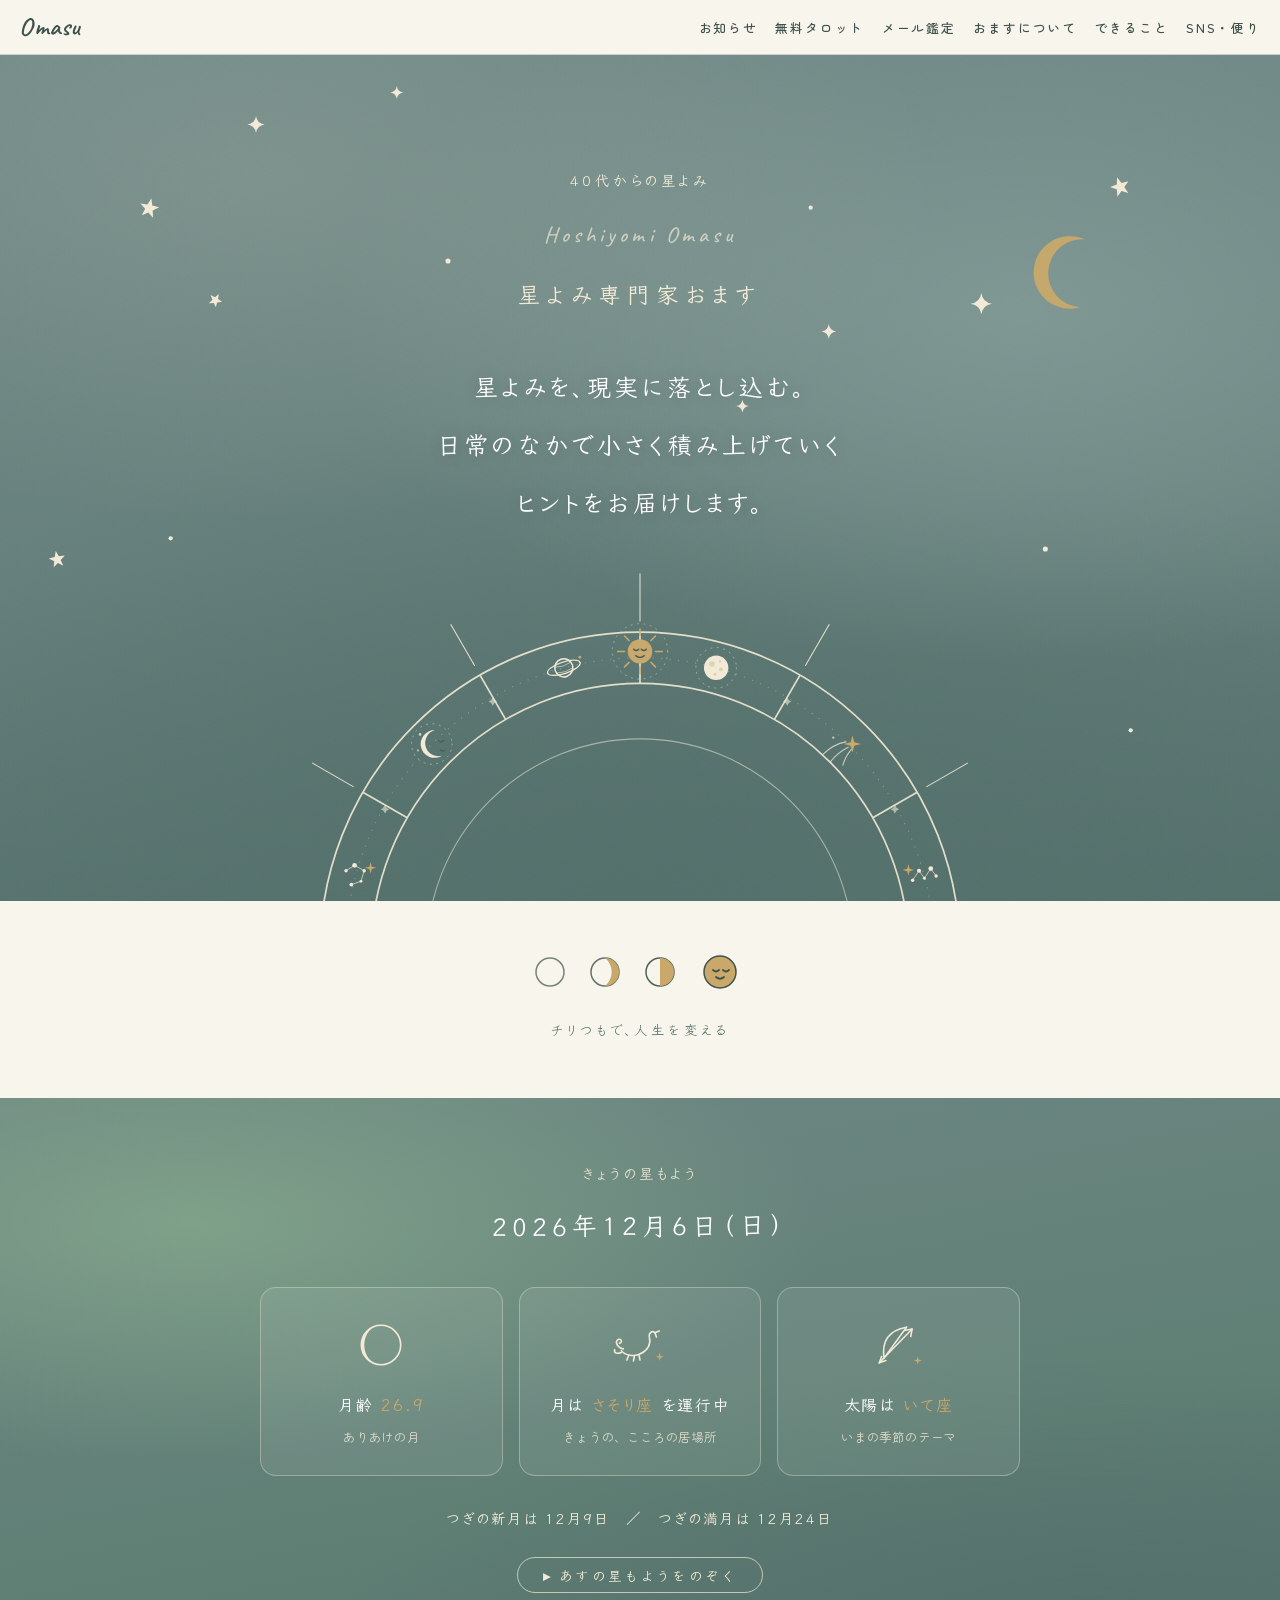
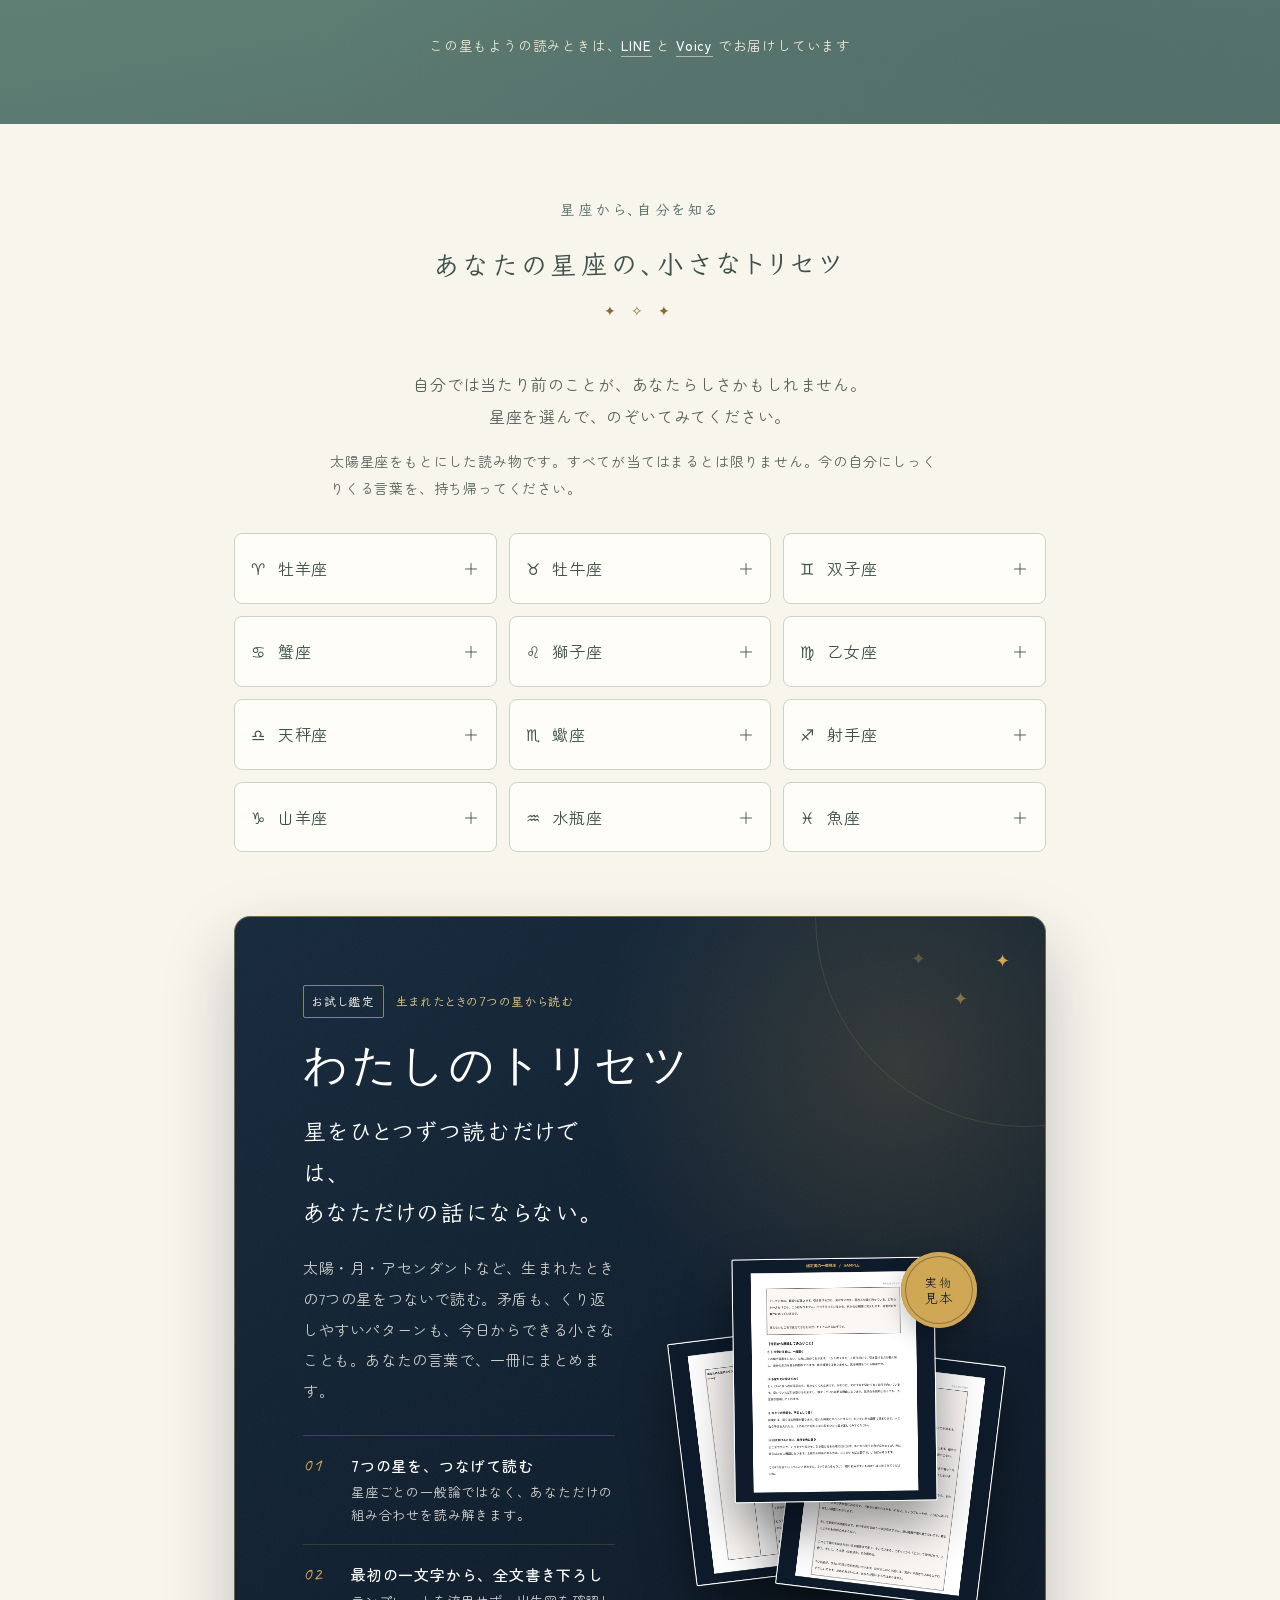
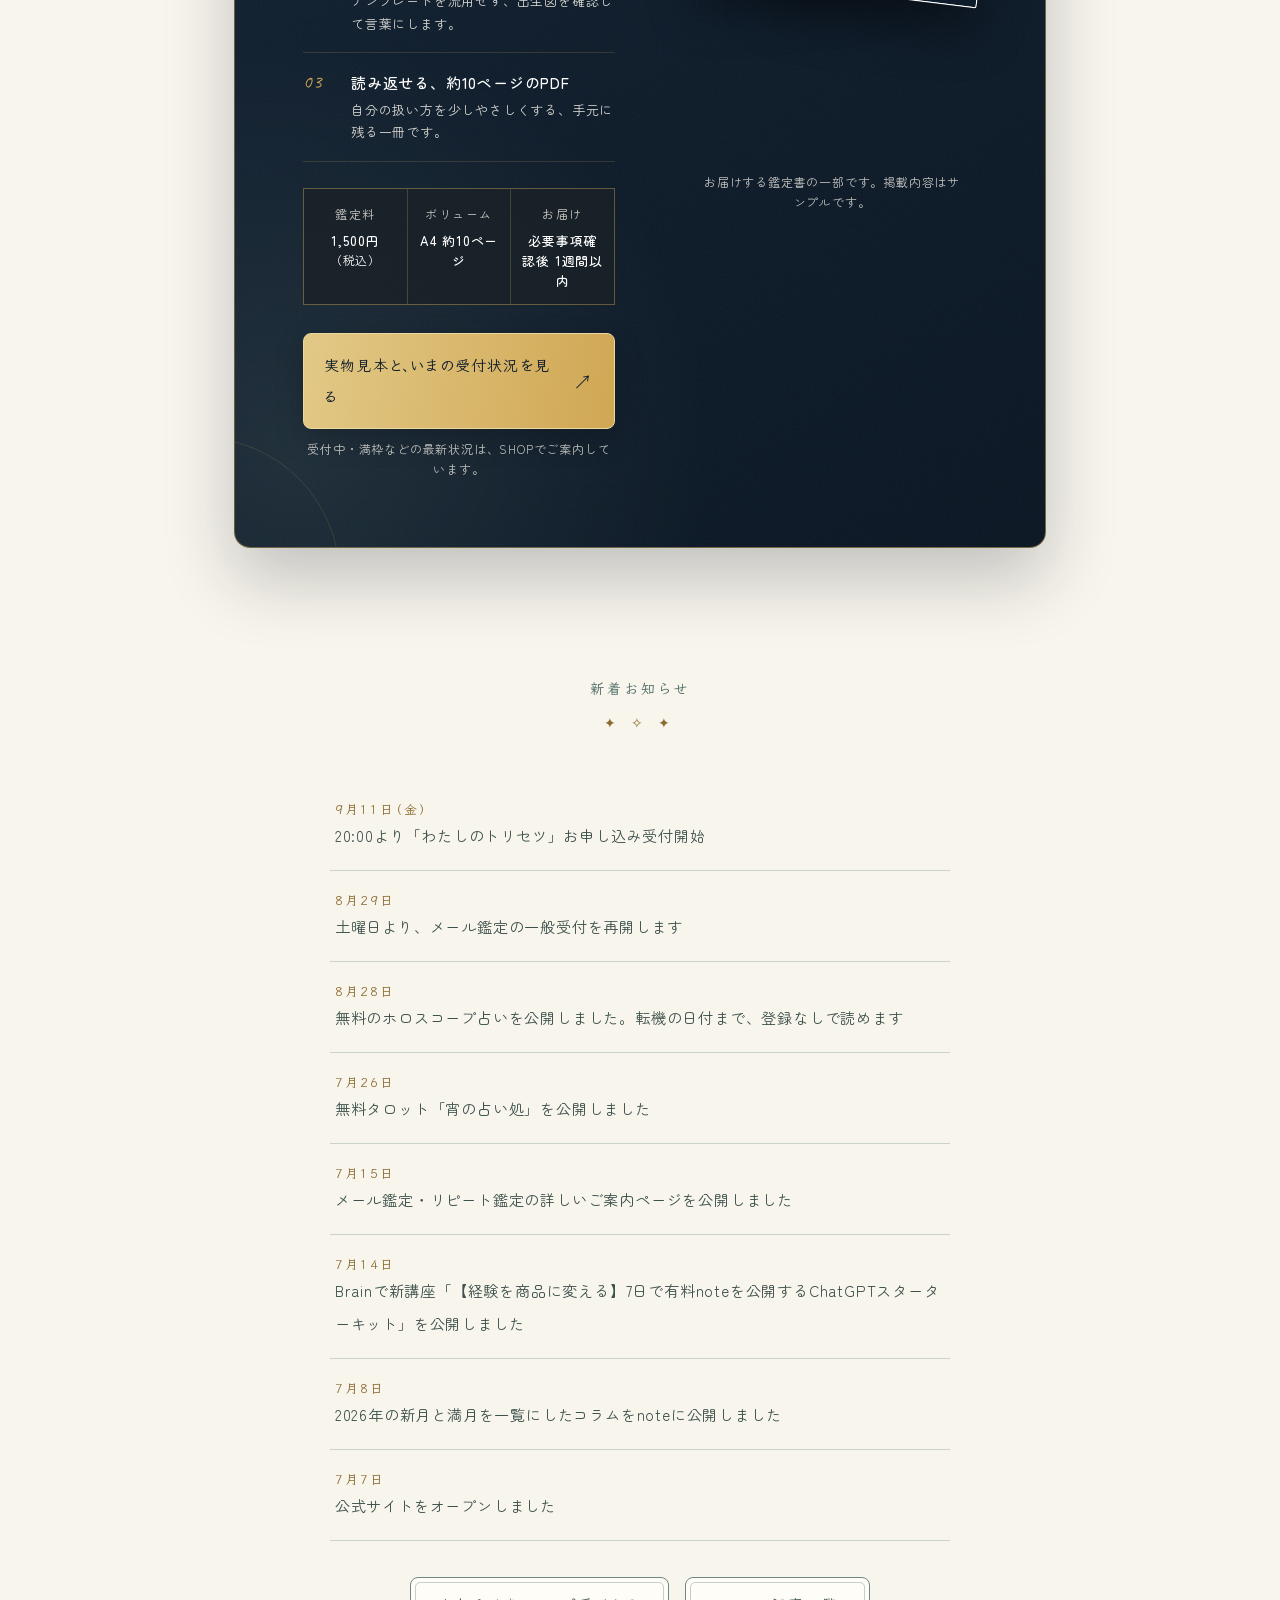
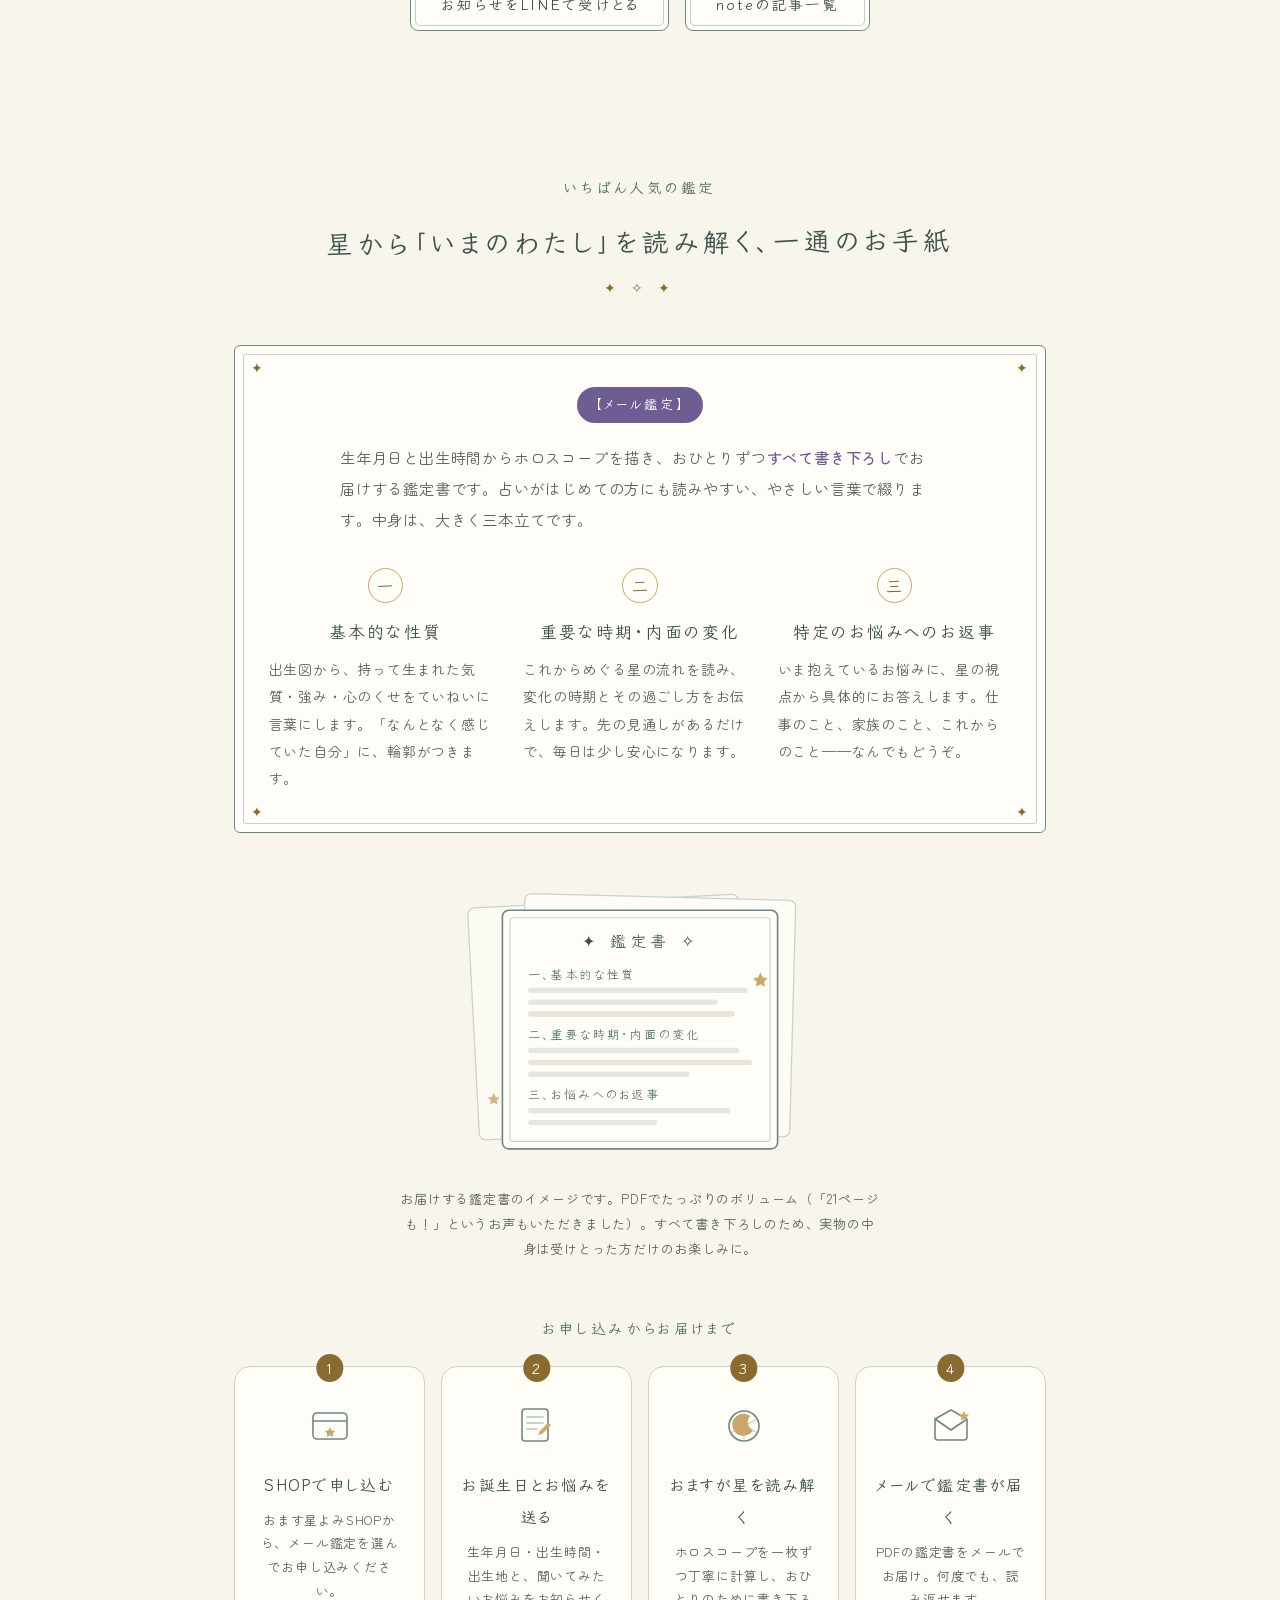
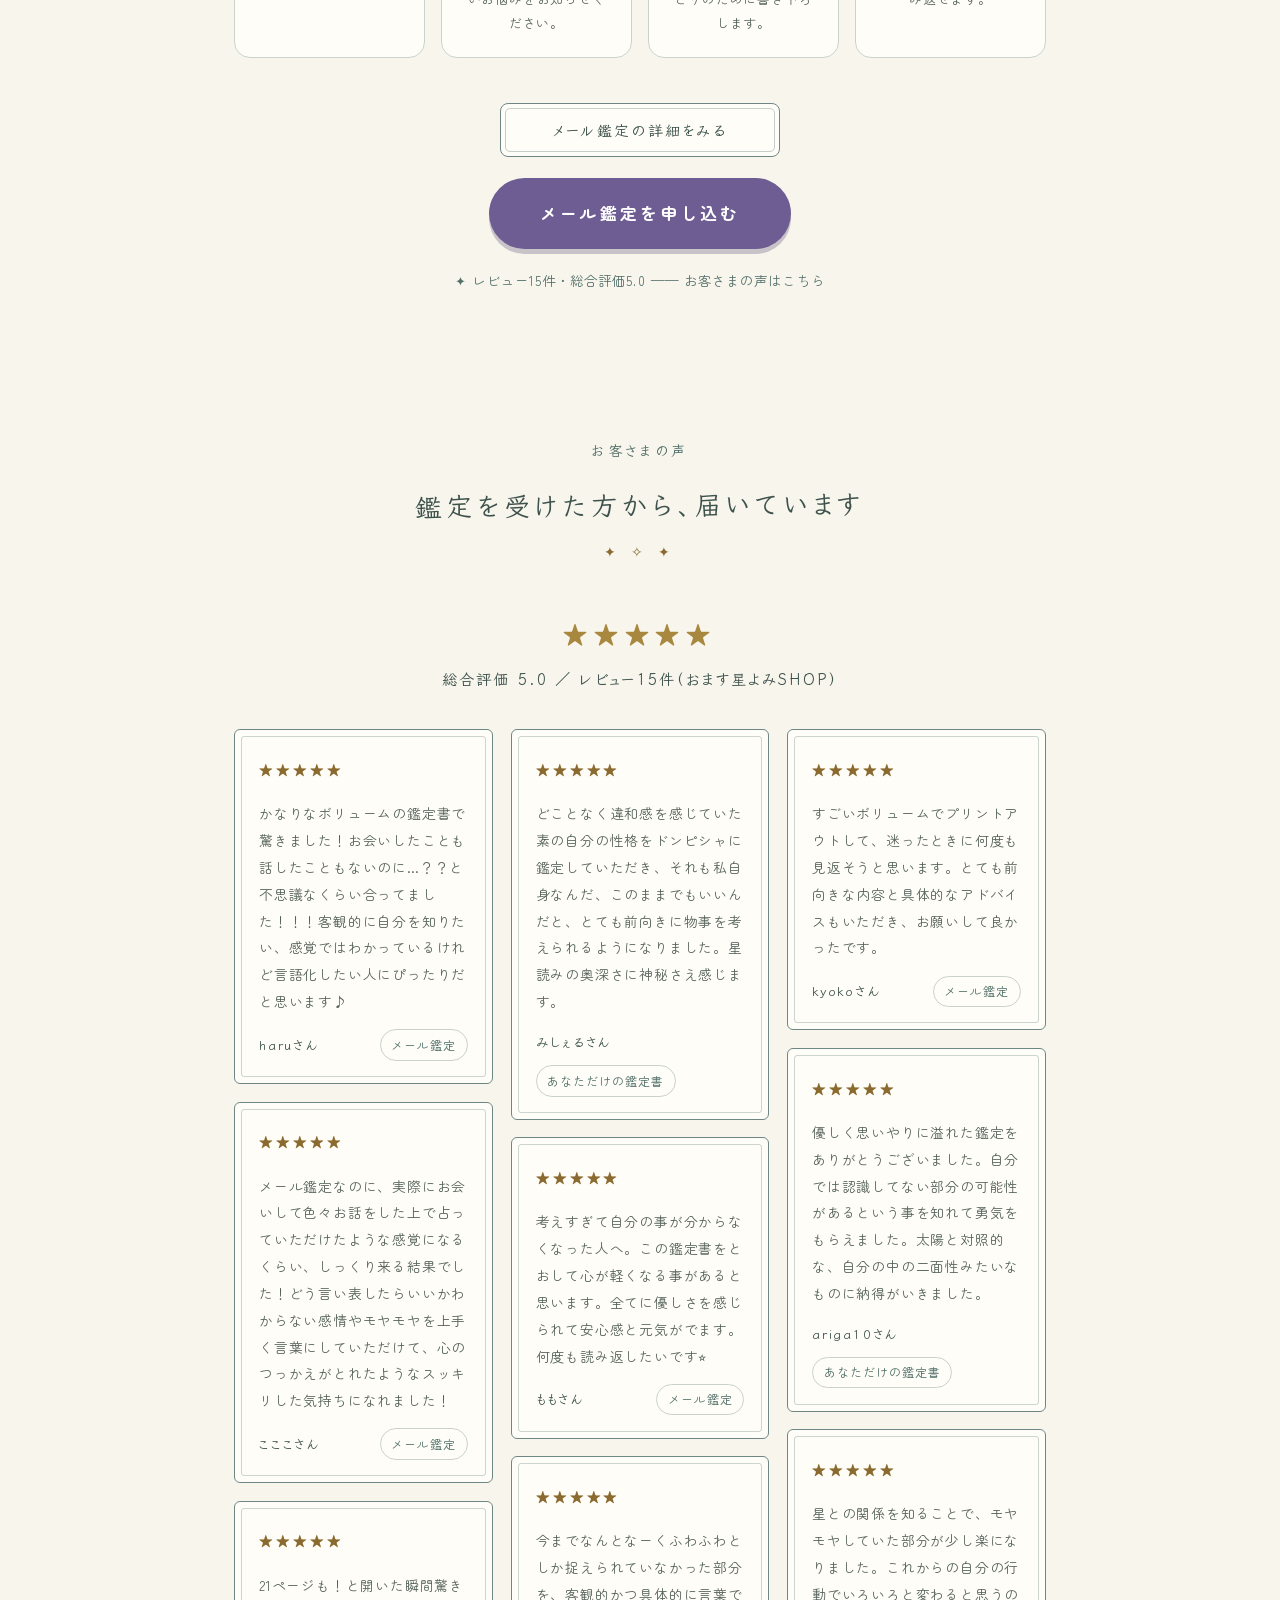
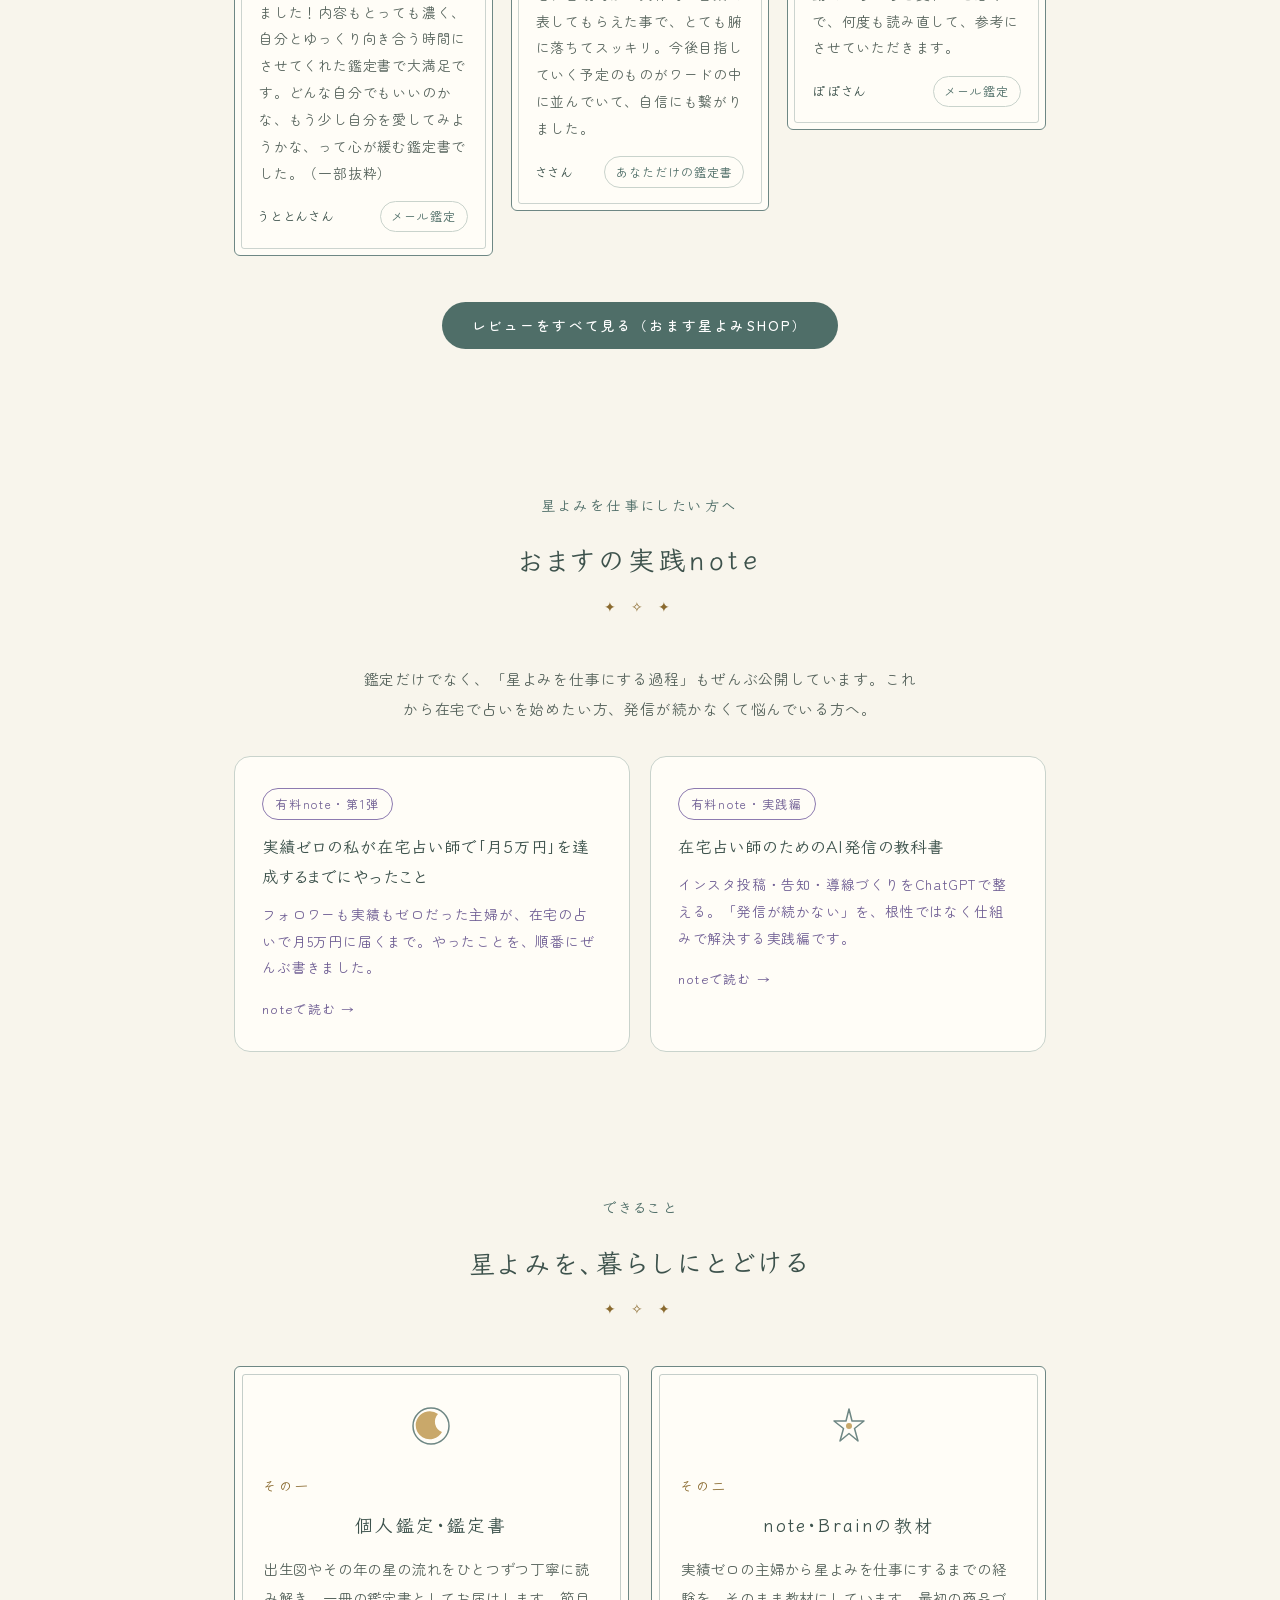
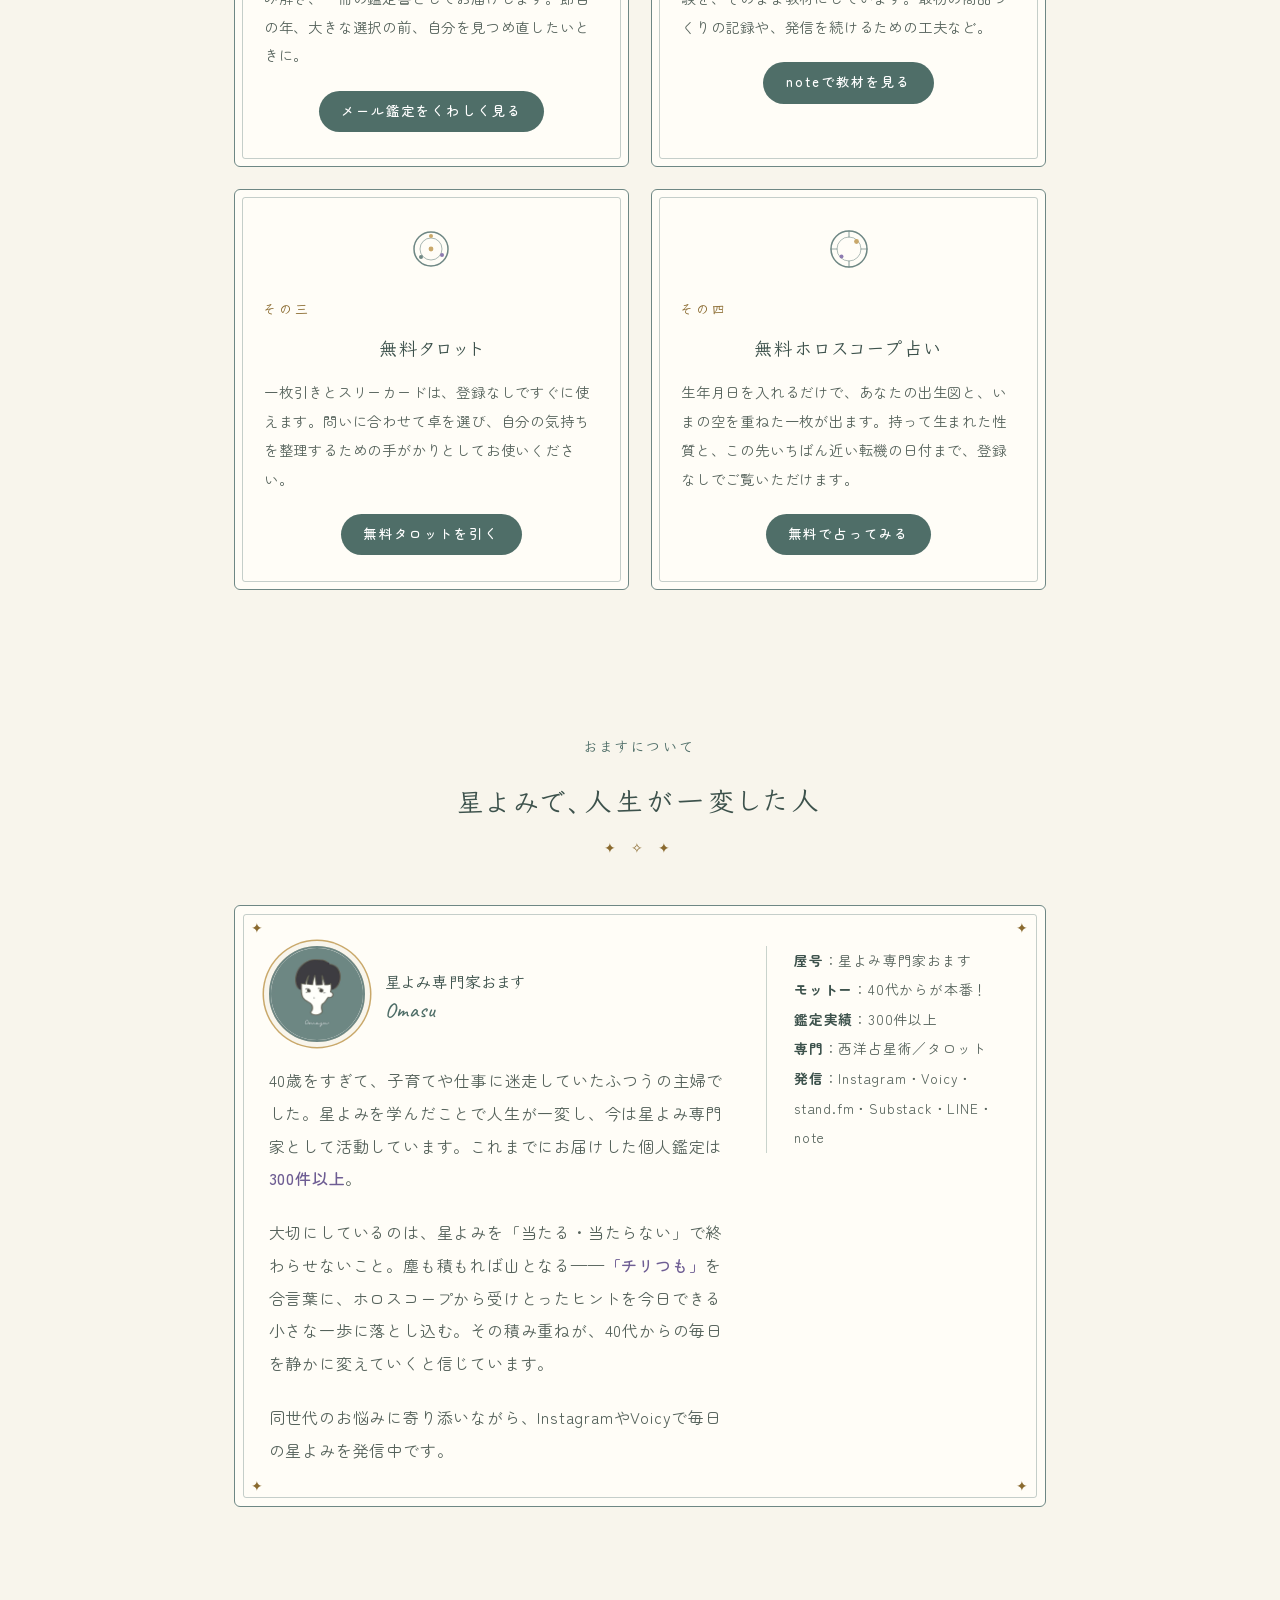
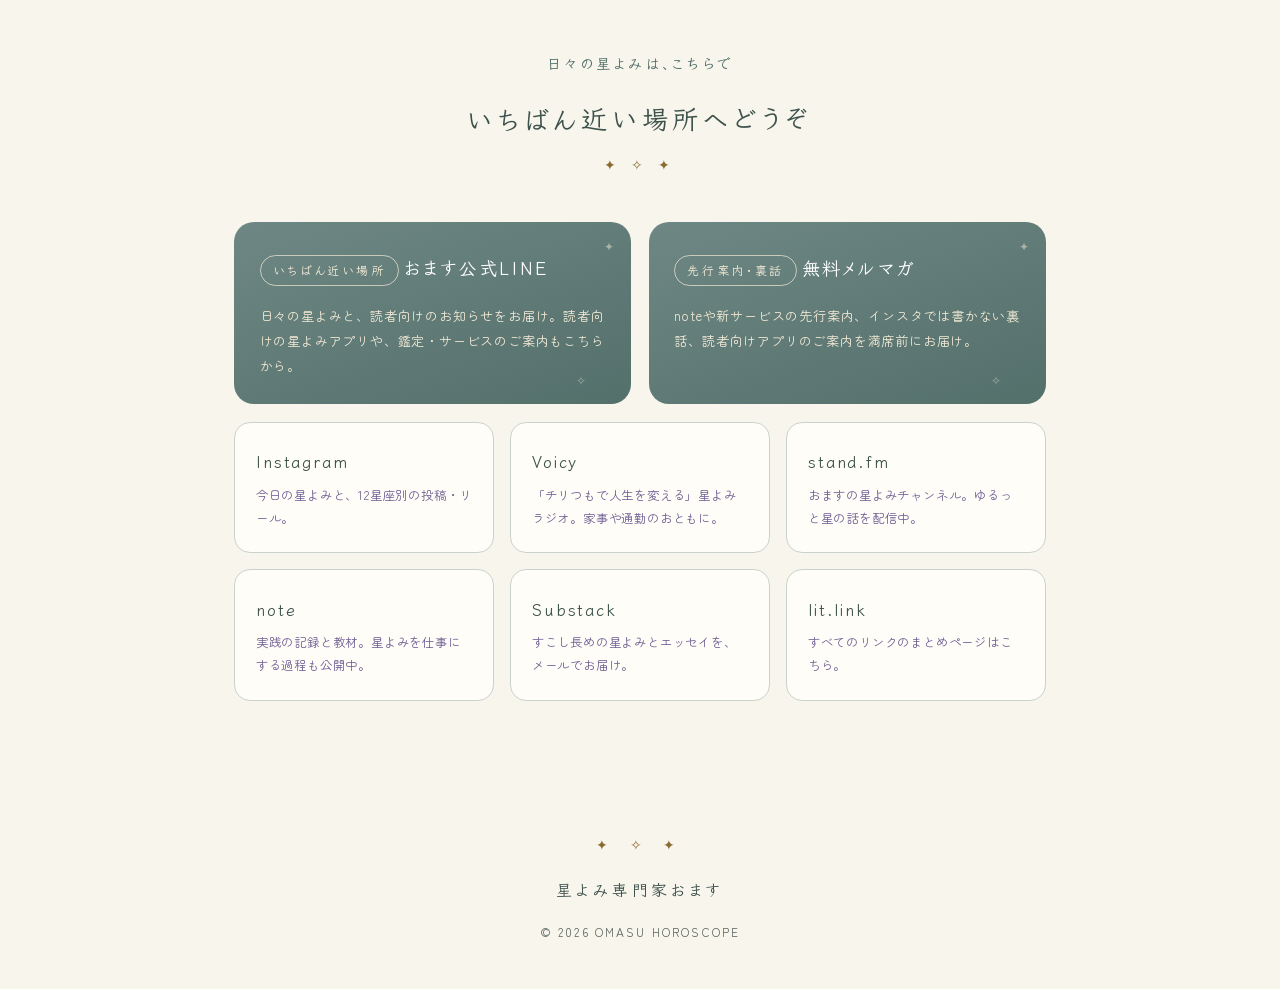
==== commit 133bfeb9: "トリセツ特集をサイトの語り口に整える" ====
--- a/index.html
+++ b/index.html
@@ -789,7 +789,6 @@
   <ul>
     <li><a href="#news">お知らせ</a></li>
     <li><a href="tarot/">無料タロット</a></li>
-    <li><a href="#watashi-no-torisetsu">わたしのトリセツ</a></li>
     <li><a href="#kantei">メール鑑定</a></li>
     <li><a href="#about">おますについて</a></li>
     <li><a href="#services">できること</a></li>
@@ -1120,13 +1119,14 @@
   <p class="ts-intro">自分では当たり前のことが、あなたらしさかもしれません。<br>星座を選んで、のぞいてみてください。</p>
   <p class="ts-note">太陽星座をもとにした読み物です。すべてが当てはまるとは限りません。今の自分にしっくりくる言葉を、持ち帰ってください。</p>
   <div class="ts-signs"><details name="small-torisetsu"><summary><span aria-hidden="true">♈︎</span> 牡羊座<span class="ts-open" aria-hidden="true">＋</span></summary><div class="ts-reading"><h3>まず動いて、道を見つける人</h3><h4>あなたが力を発揮する場面</h4><p>まだ誰も手をつけていないことに、一歩を踏み出すとき。やってみてから考える、その勢いが周りの背中も押します。</p><h4>疲れたときに出やすいくせ</h4><p>早く決めたくて、返事を待つ時間が苦しくなることも。いつもより急いでいると感じたら、少し疲れている合図かもしれません。</p><h4>自分をいたわる、小さなヒント</h4><p>今日中に決めなくてよいことを、一つだけ明日に回してみる。休んでも、あなたの行動力はなくなりません。</p></div></details><details name="small-torisetsu"><summary><span aria-hidden="true">♉︎</span> 牡牛座<span class="ts-open" aria-hidden="true">＋</span></summary><div class="ts-reading"><h3>自分の感覚で、確かめる人</h3><h4>あなたが力を発揮する場面</h4><p>好きなものや大切なことに、じっくり手をかけるとき。小さな違いに気づく感覚が、安心できる暮らしや仕事を育てます。</p><h4>疲れたときに出やすいくせ</h4><p>急な変更が続くと、普段なら流せることにも身構えがち。動けない自分を責める前に、落ち着く時間を取り戻して。</p><h4>自分をいたわる、小さなヒント</h4><p>いつもの飲み物を、座ってゆっくり味わう。何かを増やすより、心地よいものを一つ選んでみましょう。</p></div></details><details name="small-torisetsu"><summary><span aria-hidden="true">♊︎</span> 双子座<span class="ts-open" aria-hidden="true">＋</span></summary><div class="ts-reading"><h3>言葉と好奇心で、風を通す人</h3><h4>あなたが力を発揮する場面</h4><p>気になることを調べたり、人と話して考えを広げたりするとき。違う世界の話をつなぐところに、あなたの持ち味があります。</p><h4>疲れたときに出やすいくせ</h4><p>情報を追うほど、頭が休まらなくなることも。答えを探し続けているのに落ち着かない日は、入力を減らしてみて。</p><h4>自分をいたわる、小さなヒント</h4><p>気になっていることを紙に三つ書き、今日は一つだけ調べる。残りは忘れない場所に置いておけば大丈夫です。</p></div></details><details name="small-torisetsu"><summary><span aria-hidden="true">♋︎</span> 蟹座<span class="ts-open" aria-hidden="true">＋</span></summary><div class="ts-reading"><h3>安心できる居場所を、育てる人</h3><h4>あなたが力を発揮する場面</h4><p>身近な人の小さな変化に気づき、必要な手を差し伸べるとき。相手を覚えていることが、あたたかな信頼につながります。</p><h4>疲れたときに出やすいくせ</h4><p>周りを気にかけすぎて、自分の気持ちが後回しになることも。親しい人ほど、わかってほしい思いが強くなりそうです。</p><h4>自分をいたわる、小さなヒント</h4><p>誰かに合わせる前に「私はどうしたい？」と一度聞く。今日は自分のために、好きな献立を選んでもいいのです。</p></div></details><details name="small-torisetsu"><summary><span aria-hidden="true">♌︎</span> 獅子座<span class="ts-open" aria-hidden="true">＋</span></summary><div class="ts-reading"><h3>好きという気持ちを、形にする人</h3><h4>あなたが力を発揮する場面</h4><p>自分がいいと思ったものを、自分の言葉で届けるとき。楽しんで取り組む姿そのものが、周りの力になることがあります。</p><h4>疲れたときに出やすいくせ</h4><p>反応が気になって、頑張っているのに満たされないことも。見てもらうために、無理を重ねていないか確かめて。</p><h4>自分をいたわる、小さなヒント</h4><p>誰にも見せない楽しみを一つ持つ。上手にできたかより「私はこれが好き」を味わう時間を作ってみましょう。</p></div></details><details name="small-torisetsu"><summary><span aria-hidden="true">♍︎</span> 乙女座<span class="ts-open" aria-hidden="true">＋</span></summary><div class="ts-reading"><h3>小さな工夫で、毎日を整える人</h3><h4>あなたが力を発揮する場面</h4><p>困っていることを具体的に見つけ、使いやすい形に直すとき。細やかな気づきが、人の負担をそっと軽くします。</p><h4>疲れたときに出やすいくせ</h4><p>できていない所ばかり目に入り、休むにも理由が必要になることも。気づける力を、自分への厳しさだけに使わないで。</p><h4>自分をいたわる、小さなヒント</h4><p>今日できたことを三つ数えてから、作業を終える。途中のものが残っていても、一日の区切りはつけられます。</p></div></details><details name="small-torisetsu"><summary><span aria-hidden="true">♎︎</span> 天秤座<span class="ts-open" aria-hidden="true">＋</span></summary><div class="ts-reading"><h3>違う思いの間に、橋をかける人</h3><h4>あなたが力を発揮する場面</h4><p>いくつもの立場を見渡し、無理の少ない着地点を探すとき。相手を尊重する姿勢が、対話の入口を作ります。</p><h4>疲れたときに出やすいくせ</h4><p>誰も困らない答えを探して、自分が決められなくなることも。周りの納得と、自分の納得は別々に考えてよさそうです。</p><h4>自分をいたわる、小さなヒント</h4><p>小さな選択を一つ、自分の好みだけで決める。人に説明できる理由がなくても、好きなほうを選んでみて。</p></div></details><details name="small-torisetsu"><summary><span aria-hidden="true">♏︎</span> 蠍座<span class="ts-open" aria-hidden="true">＋</span></summary><div class="ts-reading"><h3>大切なものと、深く向き合う人</h3><h4>あなたが力を発揮する場面</h4><p>信頼した人やテーマに、時間をかけて向き合うとき。表面だけで終わらせない姿勢が、確かな理解を育てます。</p><h4>疲れたときに出やすいくせ</h4><p>気になる一言を、何度も思い返してしまうことも。考え続けても答えが増えないなら、いったん距離を置く時間を。</p><h4>自分をいたわる、小さなヒント</h4><p>今わかっている事実と、想像していることを分けて書く。結論を出さずに置いておくことも、自分を守る方法です。</p></div></details><details name="small-torisetsu"><summary><span aria-hidden="true">♐︎</span> 射手座<span class="ts-open" aria-hidden="true">＋</span></summary><div class="ts-reading"><h3>少し先の可能性へ、手を伸ばす人</h3><h4>あなたが力を発揮する場面</h4><p>新しい考え方や知らない世界に触れるとき。目の前の出来事を広い視点で捉え直す力が、次の一歩につながります。</p><h4>疲れたときに出やすいくせ</h4><p>窮屈さから抜け出したくて、予定や目標を増やしすぎることも。遠くへ進む前に、今の荷物を見直してみて。</p><h4>自分をいたわる、小さなヒント</h4><p>いつもの道を少し変える、気になる本を数ページ読む。大きな決断をしなくても、新しい風は入れられます。</p></div></details><details name="small-torisetsu"><summary><span aria-hidden="true">♑︎</span> 山羊座<span class="ts-open" aria-hidden="true">＋</span></summary><div class="ts-reading"><h3>積み重ねを、確かな形にする人</h3><h4>あなたが力を発揮する場面</h4><p>目標までの道筋を考え、できることを一つずつ進めるとき。続けてきたことが、誰かの安心や信頼につながります。</p><h4>疲れたときに出やすいくせ</h4><p>自分が引き受けたほうが早いと、役割を抱え込みがち。休んでいる間も、次の仕事を考えていないでしょうか。</p><h4>自分をいたわる、小さなヒント</h4><p>今日やらないことを一つ決める。任せる範囲を小さく区切れば、人の力を借りる練習も始めやすくなります。</p></div></details><details name="small-torisetsu"><summary><span aria-hidden="true">♒︎</span> 水瓶座<span class="ts-open" aria-hidden="true">＋</span></summary><div class="ts-reading"><h3>当たり前を、別の角度から見る人</h3><h4>あなたが力を発揮する場面</h4><p>いつものやり方を少し離れて眺め、違う方法を考えるとき。一人ひとりの違いを認める視点が、選択肢を広げます。</p><h4>疲れたときに出やすいくせ</h4><p>気持ちを説明しようとするほど、かえって自分から遠く感じることも。すぐに整理された答えにしなくても大丈夫です。</p><h4>自分をいたわる、小さなヒント</h4><p>「今はうまく言えないけれど」と、そのまま伝えてみる。考えがまとまる前の自分にも、居場所を用意しましょう。</p></div></details><details name="small-torisetsu"><summary><span aria-hidden="true">♓︎</span> 魚座<span class="ts-open" aria-hidden="true">＋</span></summary><div class="ts-reading"><h3>言葉にならない思いを、受けとる人</h3><h4>あなたが力を発揮する場面</h4><p>相手の気持ちや場の雰囲気を感じ取り、柔らかく応じるとき。想像する力が、表現や思いやりとして生きてきます。</p><h4>疲れたときに出やすいくせ</h4><p>周りの気分まで引き受けて、何に疲れたのかわからなくなることも。自分の感情と相手の感情を、少し分けてみて。</p><h4>自分をいたわる、小さなヒント</h4><p>通知を切って、ひとりで過ごす時間を短く確保する。すぐに返事をしない時間があっても、思いやりは伝えられます。</p></div></details></div>
-  <div class="torisetsu-premium" id="watashi-no-torisetsu">
+  <div class="torisetsu-premium">
     <span class="torisetsu-orbit orbit-one" aria-hidden="true"></span>
     <span class="torisetsu-orbit orbit-two" aria-hidden="true"></span>
     <div class="torisetsu-premium-grid">
       <div class="torisetsu-copy">
-        <p class="torisetsu-kicker">PERSONAL READING <span>個別鑑定</span></p>
-        <h3>星をひとつずつ読むだけでは、<br>あなただけの話にならない。</h3>
+        <p class="torisetsu-kicker"><span>お試し鑑定</span>生まれたときの7つの星から読む</p>
+        <h3>わたしのトリセツ</h3>
+        <p class="torisetsu-hook">星をひとつずつ読むだけでは、<br>あなただけの話にならない。</p>
         <p class="torisetsu-lead">太陽・月・アセンダントなど、生まれたときの7つの星をつないで読む。矛盾も、くり返しやすいパターンも、今日からできる小さなことも。あなたの言葉で、一冊にまとめます。</p>
 
         <div class="torisetsu-points" aria-label="わたしのトリセツの特徴">
--- a/small-torisetsu.css
+++ b/small-torisetsu.css
@@ -1,5 +1,4 @@
 /* このセクション内だけを装飾する。既存の色・ヒーローには変更を加えない。 */
-#small-torisetsu { max-width:1040px; }
 #small-torisetsu .ts-intro { text-align:center; font-size:16px; line-height:2; }
 #small-torisetsu .ts-note { max-width:620px; margin:16px auto 32px; font-size:14px; line-height:1.9; }
 #small-torisetsu .ts-signs { display:grid; grid-template-columns:repeat(3,minmax(0,1fr)); gap:12px; align-items:start; }
@@ -31,7 +30,7 @@
     radial-gradient(circle at 8% 92%,rgba(110,135,132,.18),transparent 30%),
     linear-gradient(145deg,var(--torisetsu-navy-soft),var(--torisetsu-navy) 54%,#091522);
   border:1px solid rgba(208,167,84,.5);
-  border-radius:24px;
+  border-radius:16px;
   box-shadow:0 30px 70px rgba(13,27,42,.24);
 }
 #small-torisetsu .torisetsu-premium::before {
@@ -56,13 +55,15 @@
 }
 #small-torisetsu .torisetsu-copy { position:relative;z-index:2; }
 #small-torisetsu .torisetsu-kicker {
-  display:flex;align-items:center;gap:14px;margin:0 0 18px;
-  color:var(--torisetsu-gold);font-family:'Klee One',cursive;font-size:12px;letter-spacing:.22em;font-weight:600;
+  display:flex;flex-wrap:wrap;align-items:center;gap:9px 12px;margin:0 0 18px;
+  color:#e2c986;font-family:'Klee One',cursive;font-size:12px;letter-spacing:.1em;font-weight:600;
 }
-#small-torisetsu .torisetsu-kicker::before { content:"";width:44px;height:1px;background:currentColor; }
-#small-torisetsu .torisetsu-kicker span { color:#f8f5ec;letter-spacing:.16em;opacity:.76; }
+#small-torisetsu .torisetsu-kicker span { padding:3px 8px;border:1px solid rgba(226,201,134,.58);border-radius:2px;color:#f8f5ec;letter-spacing:.12em; }
 #small-torisetsu .torisetsu-copy h3 {
-  margin:0;color:#fff;font-size:clamp(24px,3.2vw,36px);line-height:1.65;letter-spacing:.08em;
+  margin:0;color:#fff;font-family:'Shippori Mincho B1',serif;font-size:clamp(30px,4vw,44px);font-weight:500;line-height:1.35;letter-spacing:.08em;white-space:nowrap;
+}
+#small-torisetsu .torisetsu-hook {
+  margin-top:15px;color:#fff;font-family:'Klee One',cursive;font-size:clamp(18px,2.3vw,23px);font-weight:600;line-height:1.75;letter-spacing:.08em;
 }
 #small-torisetsu .torisetsu-lead {
   margin-top:22px;color:rgba(248,245,236,.82);font-size:15px;line-height:2.05;letter-spacing:.04em;
@@ -74,15 +75,15 @@
 #small-torisetsu .torisetsu-point > span {
   padding-top:3px;color:var(--torisetsu-gold);font-family:'Caveat',cursive;font-size:19px;line-height:1;
 }
-#small-torisetsu .torisetsu-point p { margin:0;color:rgba(248,245,236,.74);font-size:13px;line-height:1.75; }
+#small-torisetsu .torisetsu-point p { margin:0;color:rgba(248,245,236,.86);font-size:13px;line-height:1.75; }
 #small-torisetsu .torisetsu-point strong { display:block;margin-bottom:2px;color:#fff;font-size:15px;font-weight:500; }
 #small-torisetsu .torisetsu-facts {
   display:grid;grid-template-columns:repeat(3,minmax(0,1fr));gap:1px;margin-top:26px;background:rgba(208,167,84,.24);border:1px solid rgba(208,167,84,.24);
 }
 #small-torisetsu .torisetsu-facts > div { padding:13px 10px;background:rgba(9,21,34,.72);text-align:center; }
-#small-torisetsu .torisetsu-facts dt { color:rgba(248,245,236,.58);font-size:11px;letter-spacing:.12em; }
+#small-torisetsu .torisetsu-facts dt { color:rgba(248,245,236,.78);font-size:12px;letter-spacing:.12em; }
 #small-torisetsu .torisetsu-facts dd { margin-top:4px;color:#fff;font-size:13px;line-height:1.55;font-weight:500; }
-#small-torisetsu .torisetsu-facts small { display:block;font-size:10px;font-weight:400; }
+#small-torisetsu .torisetsu-facts small { display:block;font-size:12px;font-weight:400; }
 #small-torisetsu .torisetsu-cta {
   display:flex;align-items:center;justify-content:space-between;gap:20px;margin-top:28px;padding:16px 20px;
   color:var(--torisetsu-navy);background:linear-gradient(100deg,#e2c986,var(--torisetsu-gold));
@@ -92,7 +93,7 @@
 #small-torisetsu .torisetsu-cta:hover { opacity:1;transform:translateY(-2px);box-shadow:0 14px 34px rgba(0,0,0,.28); }
 #small-torisetsu .torisetsu-cta:focus-visible { outline:2px solid #fff;outline-offset:4px; }
 #small-torisetsu .torisetsu-cta b { font-size:20px;font-weight:400; }
-#small-torisetsu .torisetsu-status { margin-top:10px;color:rgba(248,245,236,.56);font-size:11px;line-height:1.7;text-align:center; }
+#small-torisetsu .torisetsu-status { margin-top:10px;color:rgba(248,245,236,.74);font-size:12px;line-height:1.7;text-align:center; }
 
 #small-torisetsu .torisetsu-preview { position:relative;min-height:560px;margin:0; }
 #small-torisetsu .torisetsu-sheet {
@@ -111,9 +112,9 @@
   font-family:'Klee One',cursive;font-size:14px;line-height:1.15;text-align:center;letter-spacing:.08em;
   box-shadow:0 8px 24px rgba(0,0,0,.25),inset 0 0 0 4px var(--torisetsu-gold),inset 0 0 0 5px rgba(13,27,42,.35);
 }
-#small-torisetsu .torisetsu-seal span { display:block;font-size:10px;letter-spacing:.18em; }
+#small-torisetsu .torisetsu-seal span { display:block;font-size:12px;letter-spacing:.18em; }
 #small-torisetsu .torisetsu-preview figcaption {
-  position:absolute;left:4%;right:4%;bottom:0;z-index:5;color:rgba(248,245,236,.6);font-size:11px;line-height:1.7;text-align:center;
+  position:absolute;left:4%;right:4%;bottom:0;z-index:5;color:rgba(248,245,236,.76);font-size:12px;line-height:1.7;text-align:center;
 }
 @media(max-width:820px) {
   #small-torisetsu .torisetsu-premium-grid { grid-template-columns:1fr;gap:42px; }
@@ -124,9 +125,9 @@
   #small-torisetsu summary { padding:16px 12px; gap:8px; }
   #small-torisetsu .ts-reading { padding:20px; }
   #small-torisetsu .ts-intro br { display:none; }
-  #small-torisetsu .torisetsu-premium { margin-left:-8px;margin-right:-8px;padding:38px 22px 34px;border-radius:18px; }
+  #small-torisetsu .torisetsu-premium { margin-left:-8px;margin-right:-8px;padding:38px 22px 34px;border-radius:16px; }
   #small-torisetsu .torisetsu-premium-grid { grid-template-columns:1fr;gap:34px; }
-  #small-torisetsu .torisetsu-copy h3 br { display:none; }
+  #small-torisetsu .torisetsu-hook br { display:none; }
   #small-torisetsu .torisetsu-facts { grid-template-columns:1fr; }
   #small-torisetsu .torisetsu-facts > div { display:flex;align-items:center;justify-content:space-between;text-align:left;padding:11px 13px; }
   #small-torisetsu .torisetsu-facts dd { margin-top:0;text-align:right; }
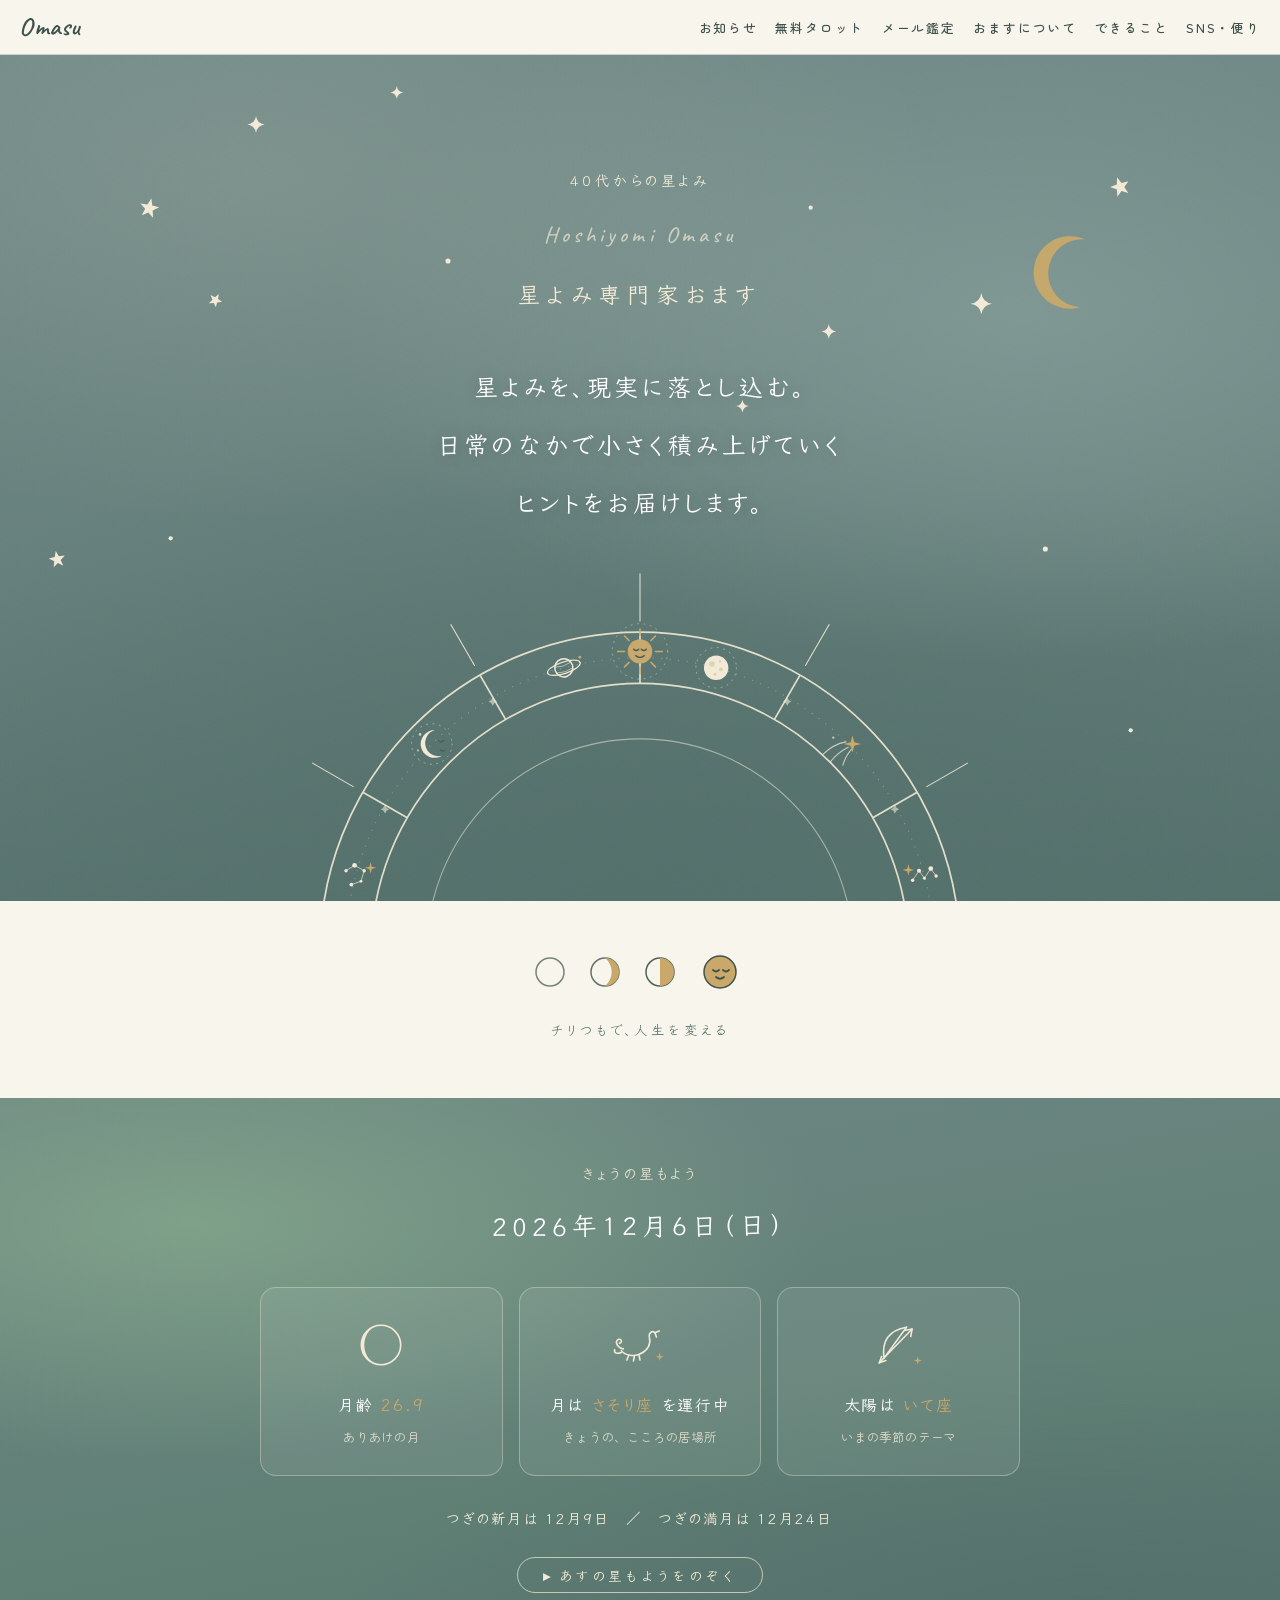
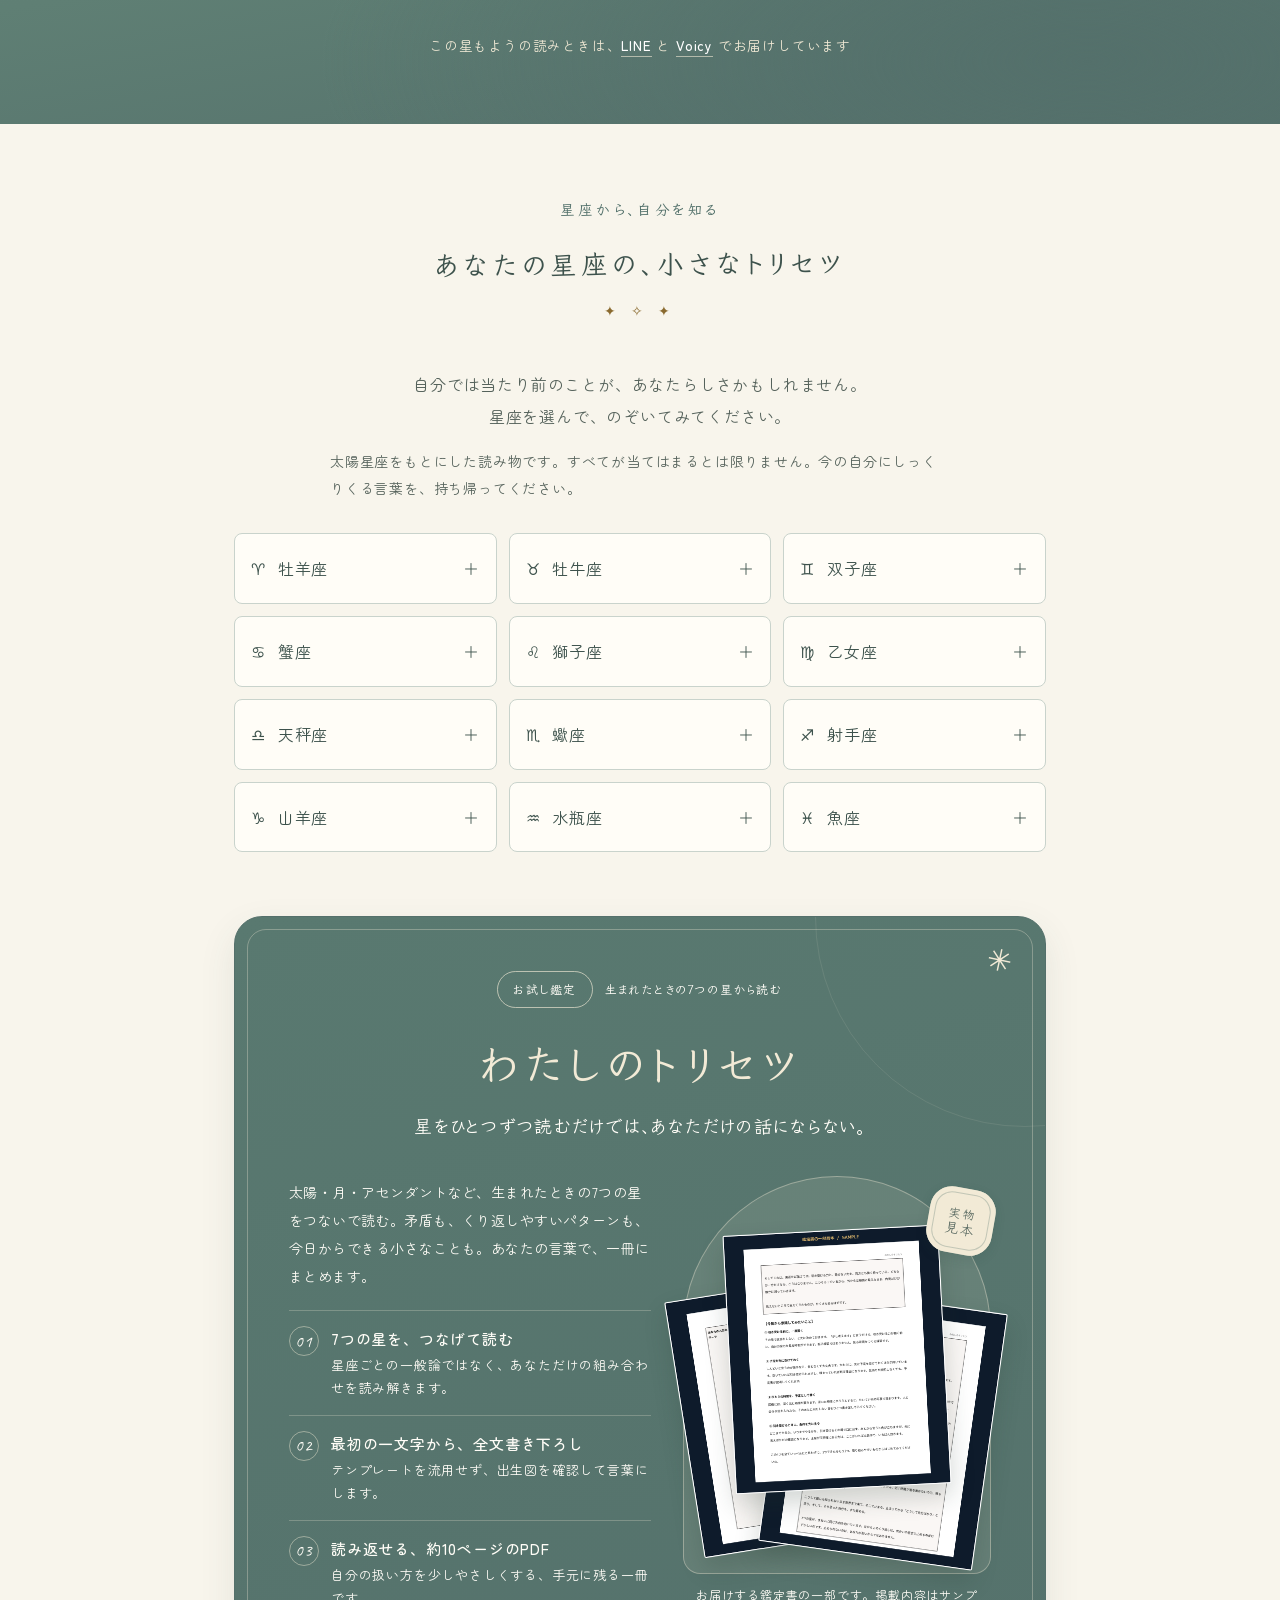
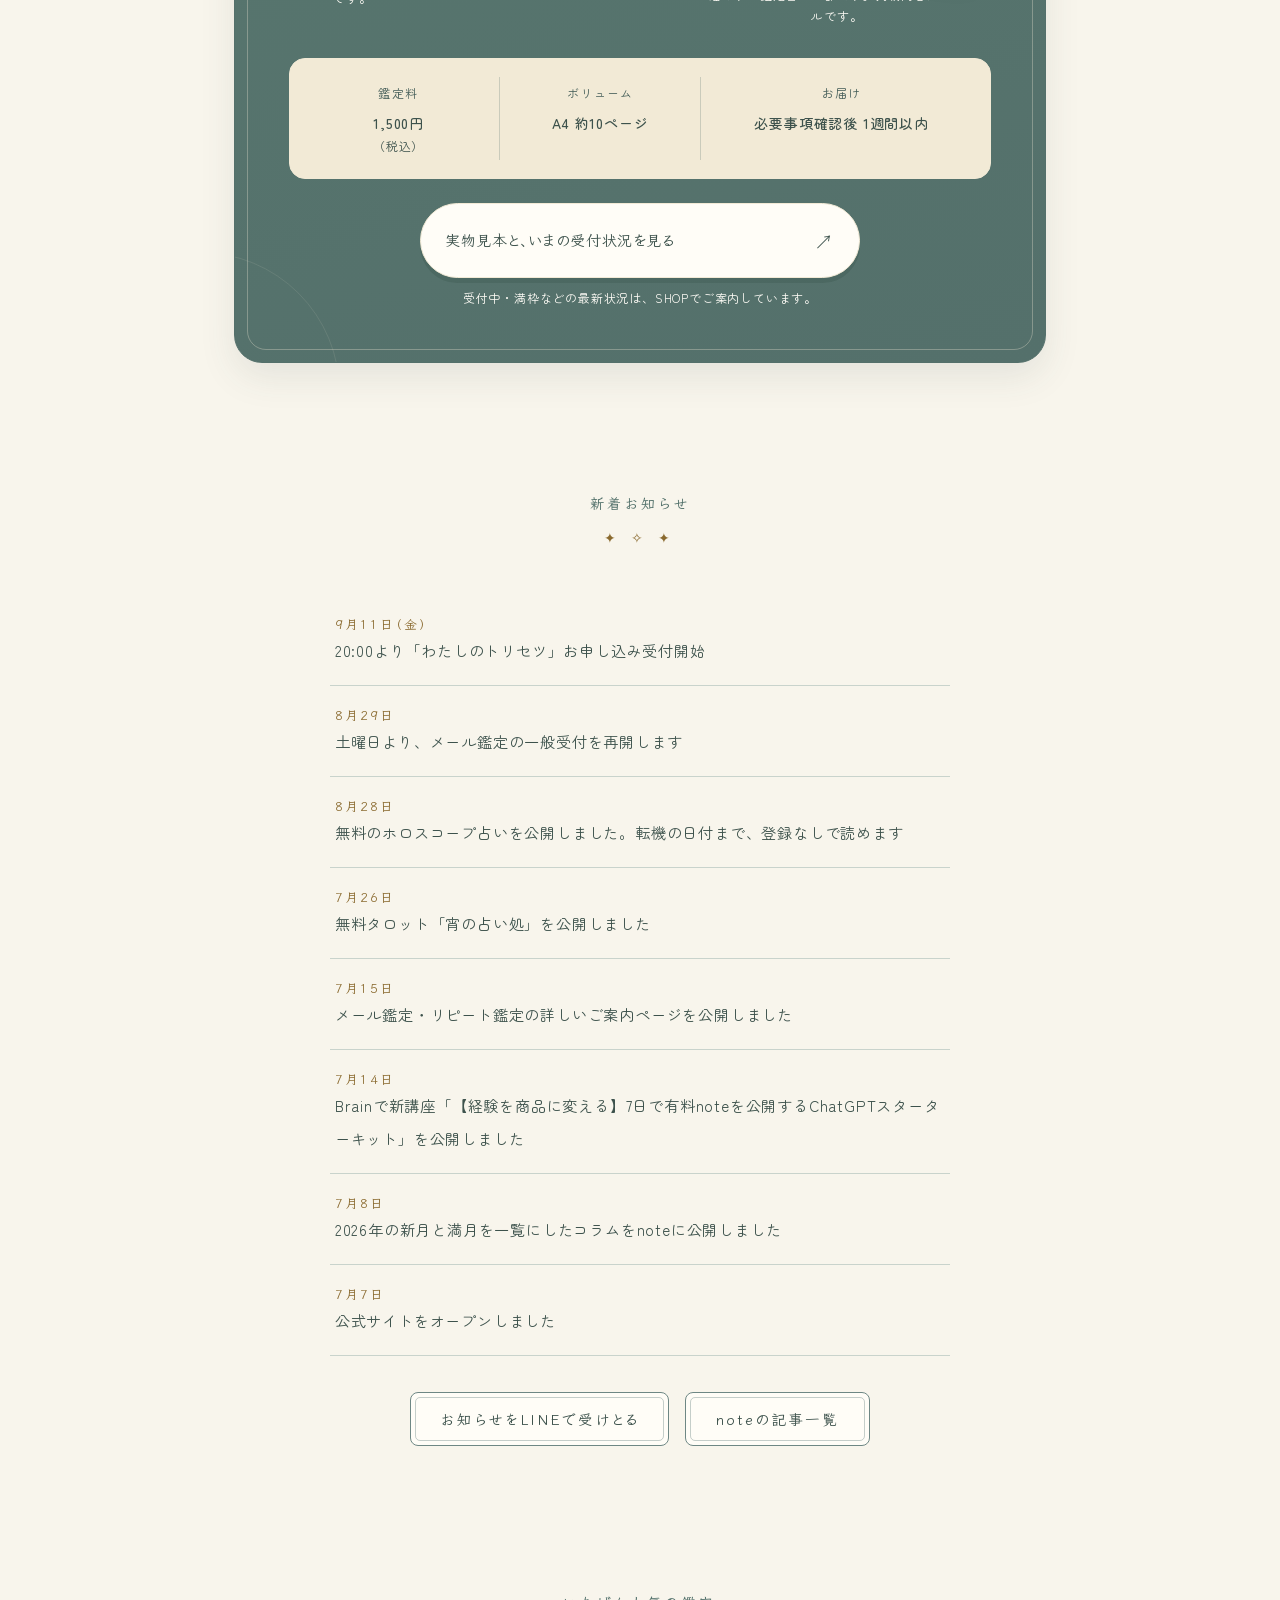
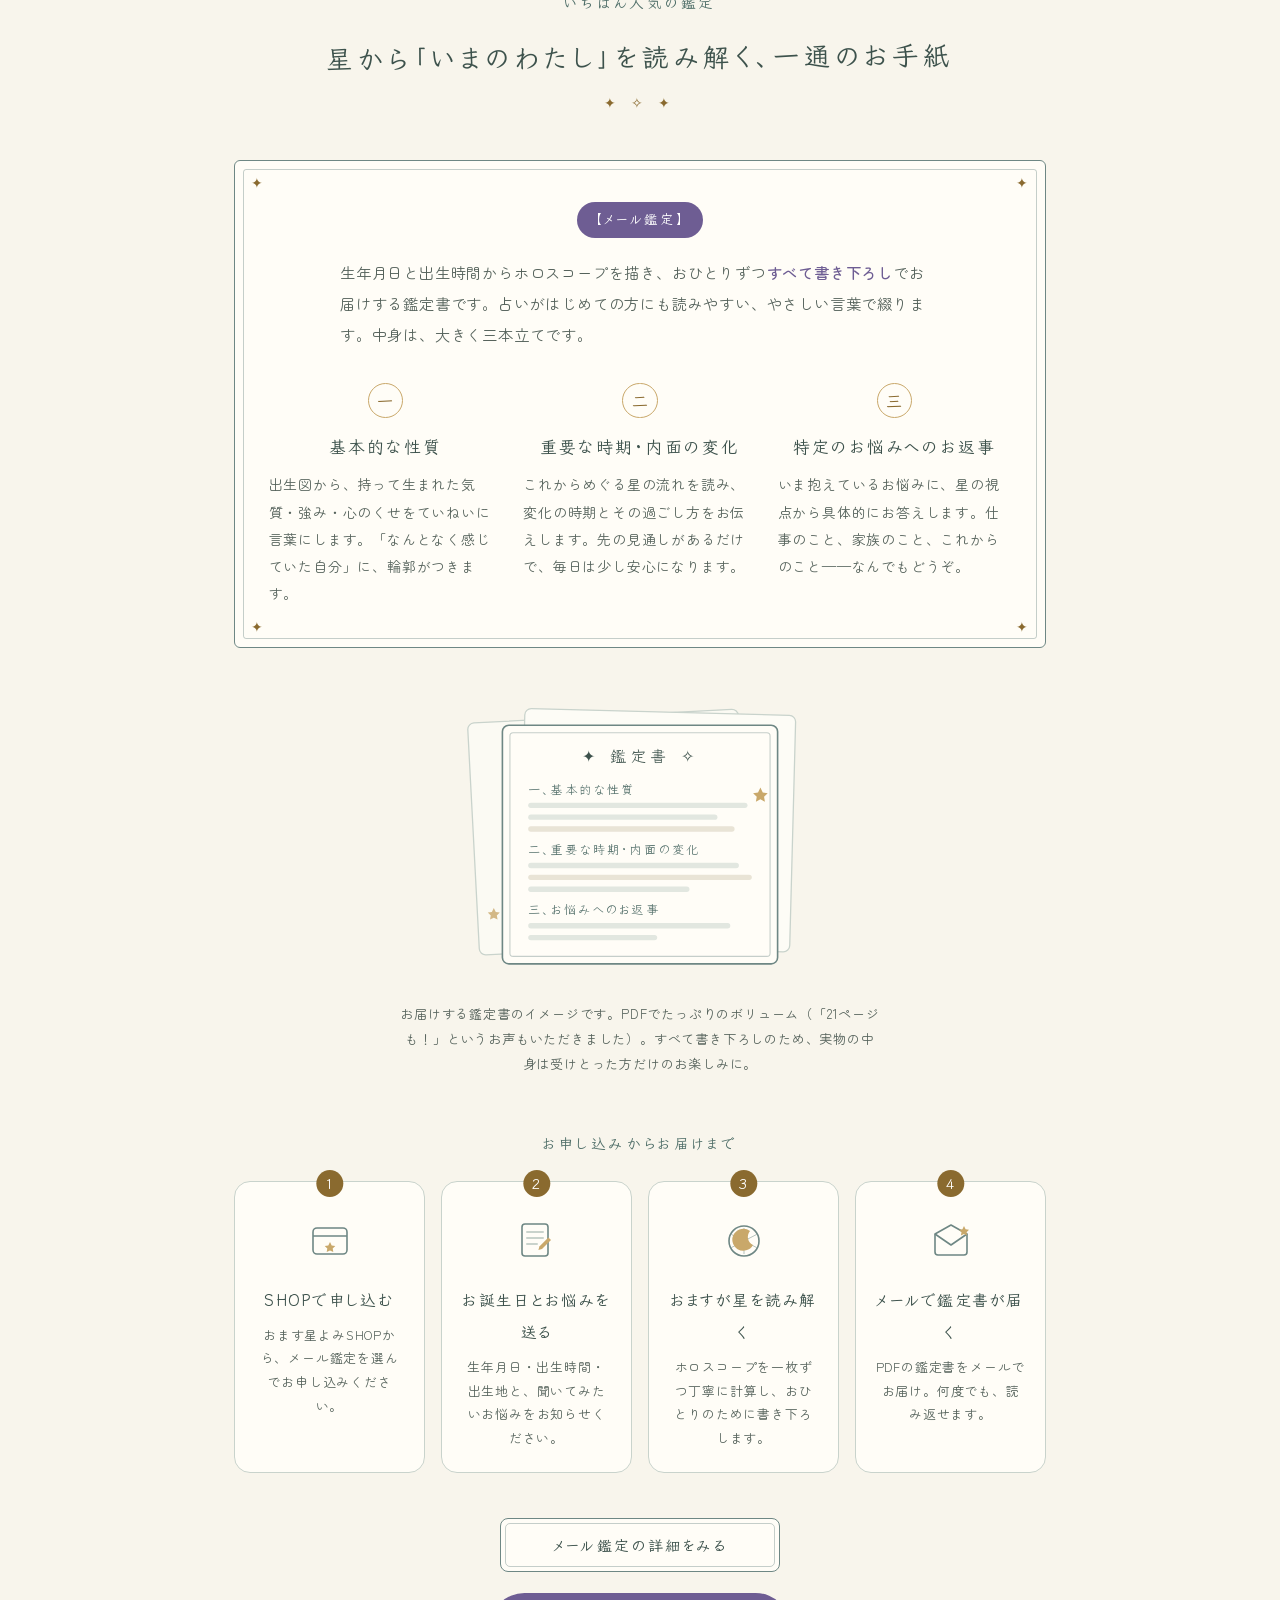
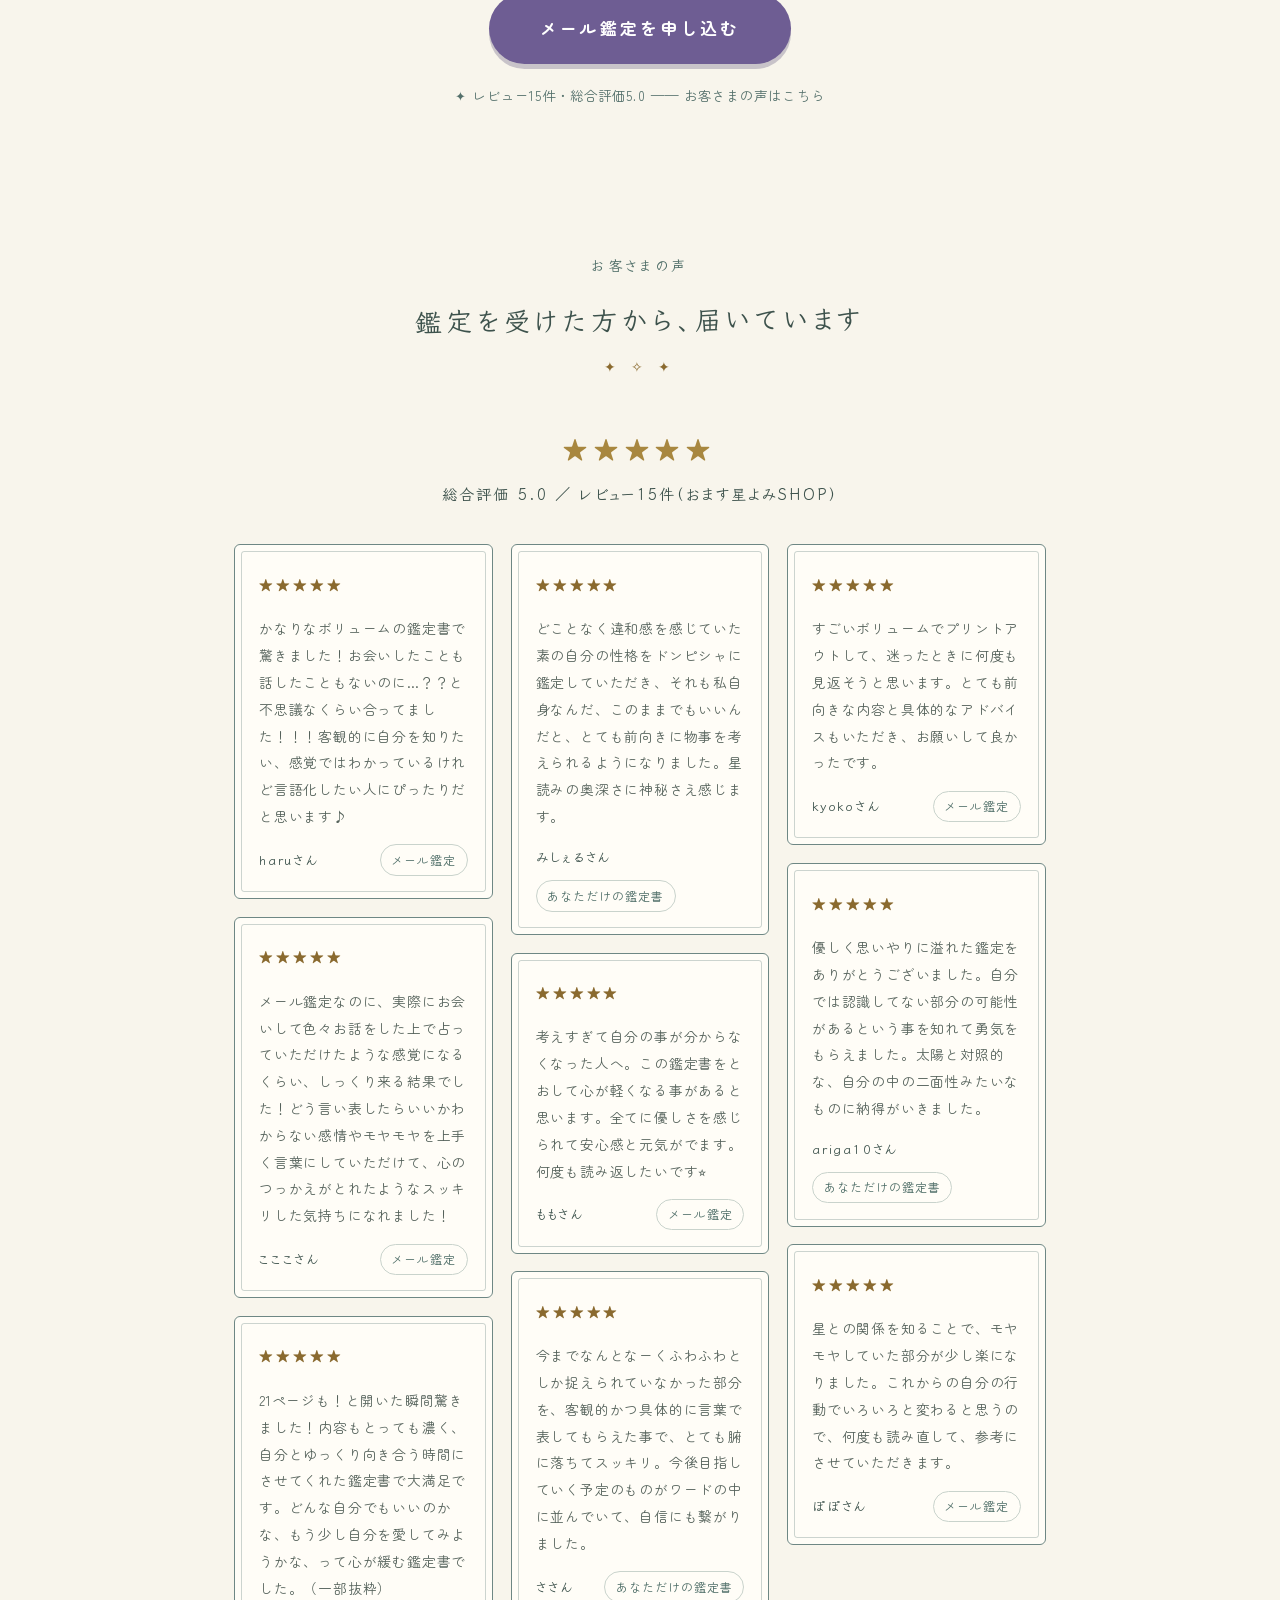
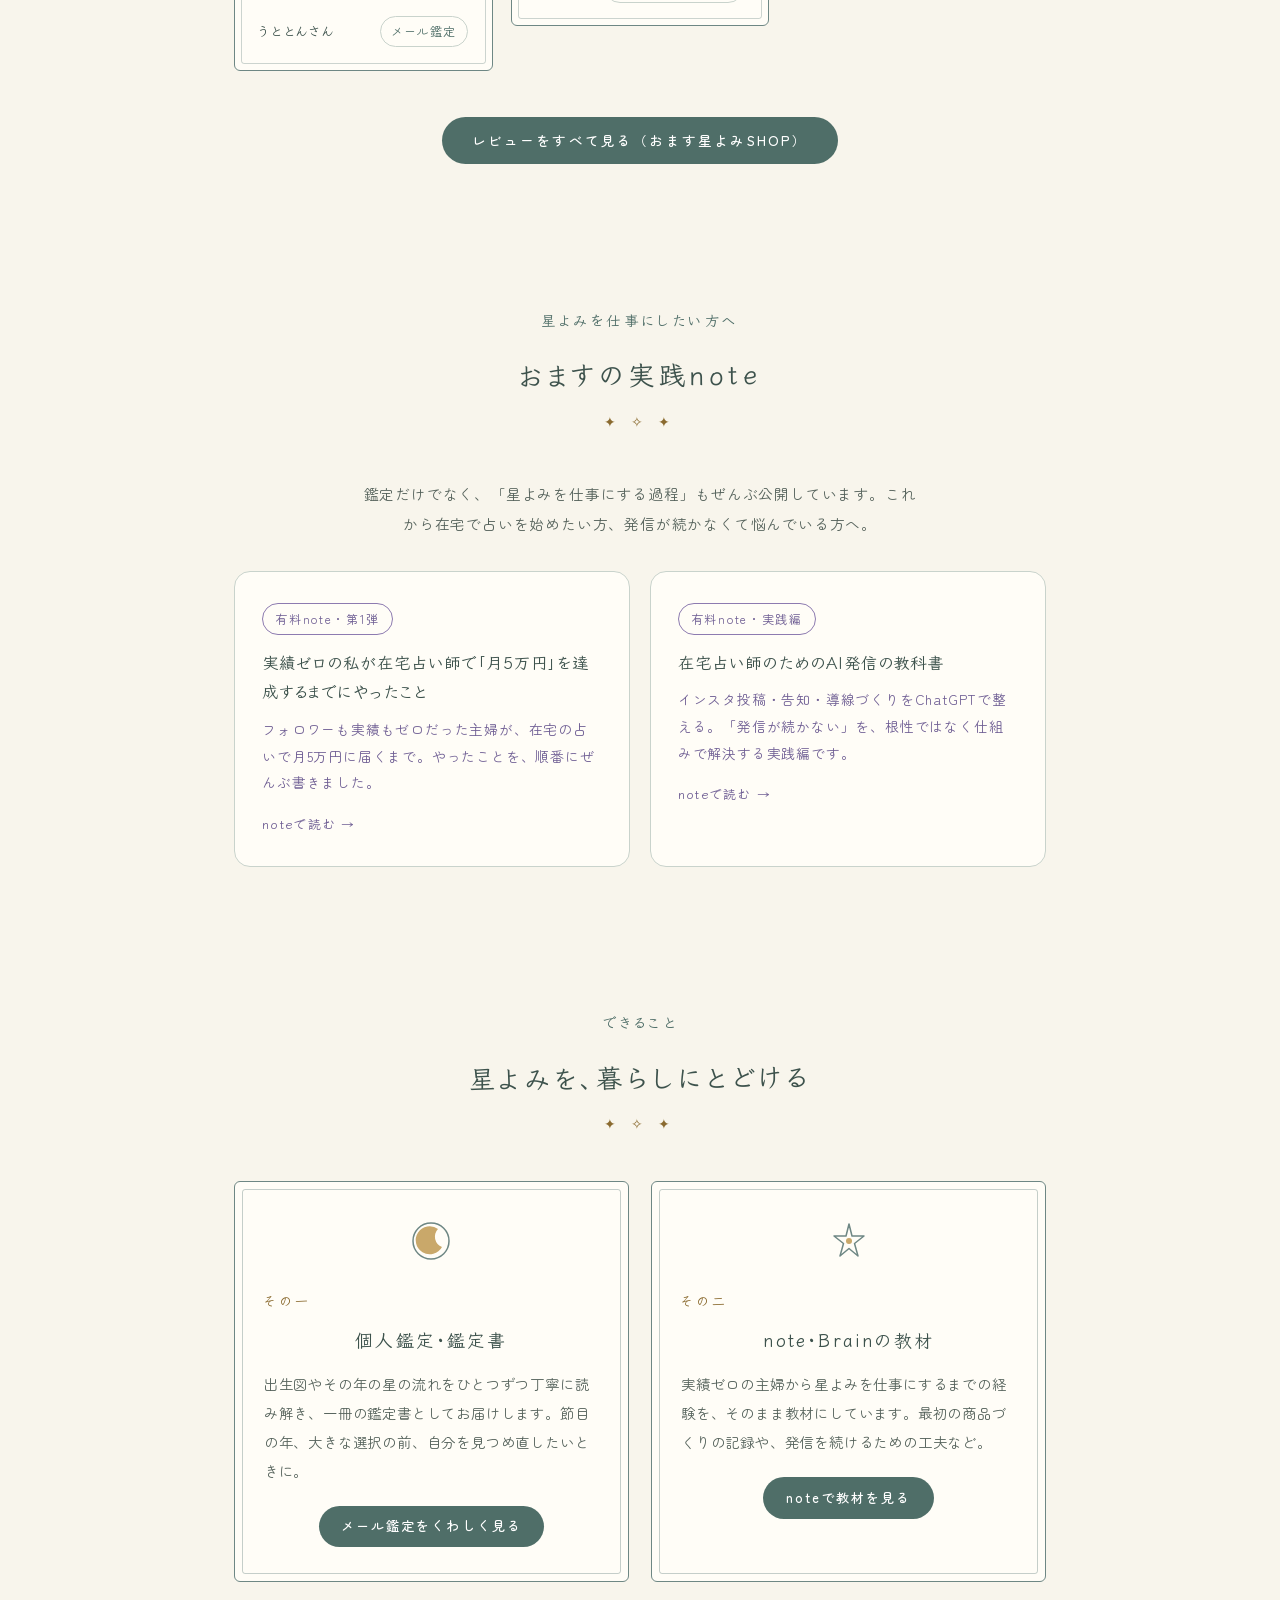
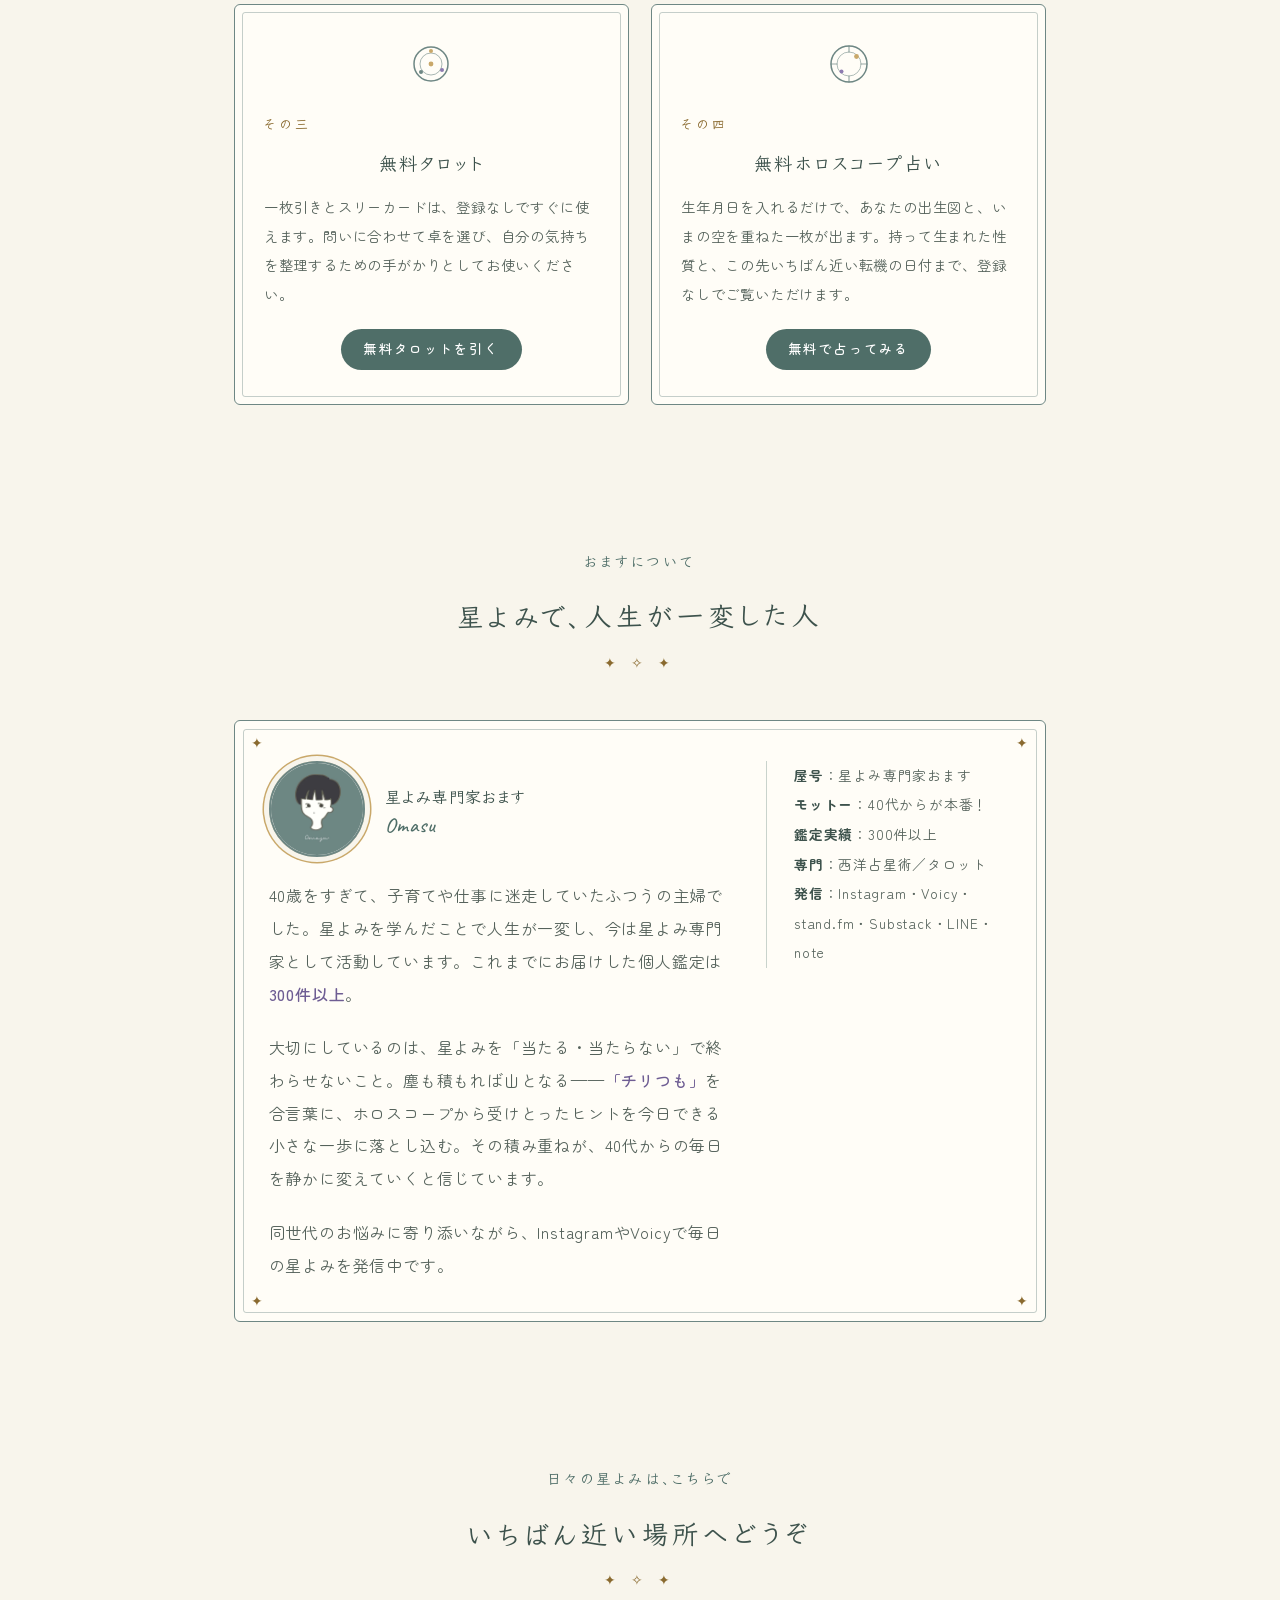
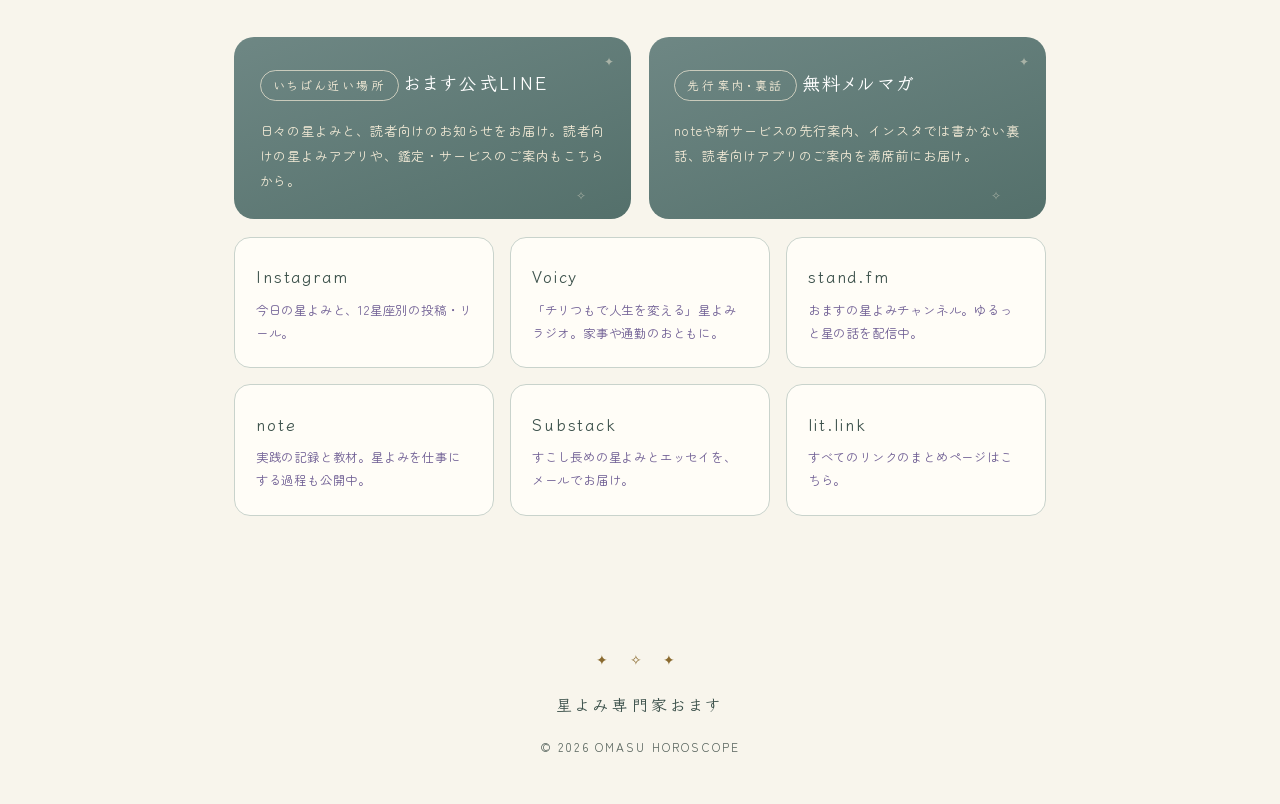
==== commit 595e9d78: "トリセツを深いセージと韓国文具風の意匠に調整" ====
--- a/index.html
+++ b/index.html
@@ -1122,11 +1122,13 @@
   <div class="torisetsu-premium">
     <span class="torisetsu-orbit orbit-one" aria-hidden="true"></span>
     <span class="torisetsu-orbit orbit-two" aria-hidden="true"></span>
+    <div class="torisetsu-heading">
+      <p class="torisetsu-kicker"><span>お試し鑑定</span>生まれたときの7つの星から読む</p>
+      <h3>わたしのトリセツ</h3>
+      <p class="torisetsu-hook"><span>星をひとつずつ読むだけでは、</span><span>あなただけの話にならない。</span></p>
+    </div>
     <div class="torisetsu-premium-grid">
       <div class="torisetsu-copy">
-        <p class="torisetsu-kicker"><span>お試し鑑定</span>生まれたときの7つの星から読む</p>
-        <h3>わたしのトリセツ</h3>
-        <p class="torisetsu-hook">星をひとつずつ読むだけでは、<br>あなただけの話にならない。</p>
         <p class="torisetsu-lead">太陽・月・アセンダントなど、生まれたときの7つの星をつないで読む。矛盾も、くり返しやすいパターンも、今日からできる小さなことも。あなたの言葉で、一冊にまとめます。</p>
 
         <div class="torisetsu-points" aria-label="わたしのトリセツの特徴">
@@ -1135,16 +1137,6 @@
           <div class="torisetsu-point"><span>03</span><p><strong>読み返せる、約10ページのPDF</strong>自分の扱い方を少しやさしくする、手元に残る一冊です。</p></div>
         </div>
 
-        <dl class="torisetsu-facts">
-          <div><dt>鑑定料</dt><dd>1,500円<small>（税込）</small></dd></div>
-          <div><dt>ボリューム</dt><dd>A4 約10ページ</dd></div>
-          <div><dt>お届け</dt><dd>必要事項確認後 1週間以内</dd></div>
-        </dl>
-
-        <a class="torisetsu-cta" href="https://omasuhoroscope.stores.jp/items/6a7808293ffe3e076fdcb962" target="_blank" rel="noopener">
-          <span>実物見本と、いまの受付状況を見る</span><b aria-hidden="true">↗</b>
-        </a>
-        <p class="torisetsu-status">受付中・満枠などの最新状況は、SHOPでご案内しています。</p>
       </div>
 
       <figure class="torisetsu-preview" aria-labelledby="torisetsu-preview-caption">
@@ -1154,6 +1146,17 @@
         <img class="torisetsu-sheet sheet-actions" src="assets/torisetsu/sample-actions.png" alt="今日から意識してみたいことのページ見本" loading="lazy" width="1600" height="1920">
         <figcaption id="torisetsu-preview-caption">お届けする鑑定書の一部です。掲載内容はサンプルです。</figcaption>
       </figure>
+    </div>
+    <div class="torisetsu-order">
+      <dl class="torisetsu-facts">
+        <div><dt>鑑定料</dt><dd>1,500円<small>（税込）</small></dd></div>
+        <div><dt>ボリューム</dt><dd>A4 約10ページ</dd></div>
+        <div><dt>お届け</dt><dd>必要事項確認後 1週間以内</dd></div>
+      </dl>
+      <a class="torisetsu-cta" href="https://omasuhoroscope.stores.jp/items/6a7808293ffe3e076fdcb962" target="_blank" rel="noopener">
+        <span><span>実物見本と、</span><span>いまの受付状況を見る</span></span><b aria-hidden="true">↗</b>
+      </a>
+      <p class="torisetsu-status">受付中・満枠などの最新状況は、SHOPでご案内しています。</p>
     </div>
   </div>
 </section>
--- a/small-torisetsu.css
+++ b/small-torisetsu.css
@@ -14,130 +14,137 @@
 #small-torisetsu .ts-reading h4 { color:var(--green-ink); font-size:16px; margin-top:20px; }
 #small-torisetsu .ts-reading p { font-size:16px; line-height:2; margin-top:8px; max-width:38em; }
 
-/* 「わたしのトリセツ」特集。鑑定書の濃紺と金を、そのまま商品の色として使う。 */
+/* 「わたしのトリセツ」特集。星もようの深いセージと、クリーム色の文具のような意匠。 */
 #small-torisetsu .torisetsu-premium {
-  --torisetsu-navy:#0d1b2a;
-  --torisetsu-navy-soft:#14283b;
-  --torisetsu-gold:#d0a754;
+  --torisetsu-ink:var(--card);
+  --torisetsu-muted:var(--card);
+  --torisetsu-gold:var(--cream);
   position:relative;
   isolation:isolate;
   overflow:hidden;
   margin-top:64px;
-  padding:clamp(36px,6vw,68px);
-  color:#f8f5ec;
-  background:
-    radial-gradient(circle at 82% 12%,rgba(208,167,84,.18),transparent 24%),
-    radial-gradient(circle at 8% 92%,rgba(110,135,132,.18),transparent 30%),
-    linear-gradient(145deg,var(--torisetsu-navy-soft),var(--torisetsu-navy) 54%,#091522);
-  border:1px solid rgba(208,167,84,.5);
-  border-radius:16px;
-  box-shadow:0 30px 70px rgba(13,27,42,.24);
+  padding:clamp(32px,5vw,54px);
+  color:var(--torisetsu-ink);
+  background:linear-gradient(165deg,#597970,var(--green-deep));
+  border:1px solid var(--green-deep);
+  border-radius:28px;
+  box-shadow:0 14px 36px rgba(61,82,76,.1);
 }
 #small-torisetsu .torisetsu-premium::before {
   content:"";
-  position:absolute;inset:0;z-index:-1;pointer-events:none;
-  opacity:.17;
-  background-image:url("data:image/svg+xml,%3Csvg xmlns='http://www.w3.org/2000/svg' width='180' height='180'%3E%3Cfilter id='n'%3E%3CfeTurbulence type='fractalNoise' baseFrequency='.8' numOctaves='2'/%3E%3C/filter%3E%3Crect width='180' height='180' filter='url(%23n)' opacity='.32'/%3E%3C/svg%3E");
+  position:absolute;inset:12px;z-index:-1;pointer-events:none;
+  border:1px solid rgba(242,234,214,.32);border-radius:19px;
 }
 #small-torisetsu .torisetsu-premium::after {
-  content:"✦";
-  position:absolute;right:34px;top:24px;
-  color:var(--torisetsu-gold);font-size:18px;
-  text-shadow:-42px 38px 0 rgba(208,167,84,.55),-84px -2px 0 rgba(208,167,84,.3);
+  content:"✳";
+  position:absolute;right:32px;top:26px;transform:rotate(12deg);
+  color:var(--torisetsu-gold);font-size:30px;line-height:1;
 }
 #small-torisetsu .torisetsu-orbit {
-  position:absolute;z-index:-1;border:1px solid rgba(208,167,84,.16);border-radius:50%;pointer-events:none;
+  position:absolute;z-index:-1;border:1px solid rgba(242,234,214,.1);border-radius:50%;pointer-events:none;
 }
 #small-torisetsu .orbit-one { width:420px;height:420px;right:-190px;top:-210px; }
 #small-torisetsu .orbit-two { width:280px;height:280px;left:-175px;bottom:-170px; }
 #small-torisetsu .torisetsu-premium-grid {
-  display:grid;grid-template-columns:minmax(0,1.08fr) minmax(290px,.92fr);gap:clamp(36px,6vw,72px);align-items:center;
+  display:grid;grid-template-columns:minmax(0,1.08fr) minmax(0,.92fr);gap:32px;align-items:center;margin-top:34px;
 }
+#small-torisetsu .torisetsu-heading { position:relative;text-align:center; }
 #small-torisetsu .torisetsu-copy { position:relative;z-index:2; }
 #small-torisetsu .torisetsu-kicker {
-  display:flex;flex-wrap:wrap;align-items:center;gap:9px 12px;margin:0 0 18px;
-  color:#e2c986;font-family:'Klee One',cursive;font-size:12px;letter-spacing:.1em;font-weight:600;
+  display:flex;flex-wrap:wrap;justify-content:center;align-items:center;gap:10px 12px;margin:0 0 22px;
+  color:var(--torisetsu-muted);font-family:'Klee One',cursive;font-size:12px;letter-spacing:.1em;font-weight:600;
 }
-#small-torisetsu .torisetsu-kicker span { padding:3px 8px;border:1px solid rgba(226,201,134,.58);border-radius:2px;color:#f8f5ec;letter-spacing:.12em; }
-#small-torisetsu .torisetsu-copy h3 {
-  margin:0;color:#fff;font-family:'Shippori Mincho B1',serif;font-size:clamp(30px,4vw,44px);font-weight:500;line-height:1.35;letter-spacing:.08em;white-space:nowrap;
+#small-torisetsu .torisetsu-kicker span { padding:5px 15px;border:1px solid rgba(242,234,214,.65);border-radius:999px;color:var(--torisetsu-ink);letter-spacing:.12em; }
+#small-torisetsu .torisetsu-heading h3 {
+  margin:0;color:var(--cream);font-family:'Klee One',cursive;font-size:clamp(28px,4vw,42px);font-weight:600;line-height:1.5;letter-spacing:.12em;
 }
 #small-torisetsu .torisetsu-hook {
-  margin-top:15px;color:#fff;font-family:'Klee One',cursive;font-size:clamp(18px,2.3vw,23px);font-weight:600;line-height:1.75;letter-spacing:.08em;
+  margin-top:16px;color:var(--torisetsu-ink);font-family:'Klee One',cursive;font-size:18px;font-weight:600;line-height:1.85;letter-spacing:.04em;
 }
+#small-torisetsu .torisetsu-hook span { display:inline-block; }
 #small-torisetsu .torisetsu-lead {
-  margin-top:22px;color:rgba(248,245,236,.82);font-size:15px;line-height:2.05;letter-spacing:.04em;
+  margin:0;color:var(--torisetsu-muted);font-size:14px;line-height:2;letter-spacing:.03em;
 }
-#small-torisetsu .torisetsu-points { margin-top:28px;border-top:1px solid rgba(208,167,84,.25); }
+#small-torisetsu .torisetsu-points { margin-top:20px; }
 #small-torisetsu .torisetsu-point {
-  display:grid;grid-template-columns:34px 1fr;gap:14px;padding:17px 0;border-bottom:1px solid rgba(208,167,84,.18);
+  display:grid;grid-template-columns:30px 1fr;gap:12px;padding:15px 0;border-top:1px solid rgba(242,234,214,.25);
 }
 #small-torisetsu .torisetsu-point > span {
-  padding-top:3px;color:var(--torisetsu-gold);font-family:'Caveat',cursive;font-size:19px;line-height:1;
+  display:grid;place-content:center;align-self:start;width:30px;height:30px;border:1px solid rgba(242,234,214,.45);border-radius:50%;color:var(--torisetsu-muted);font-family:'Caveat',cursive;font-size:17px;line-height:1;
 }
-#small-torisetsu .torisetsu-point p { margin:0;color:rgba(248,245,236,.86);font-size:13px;line-height:1.75; }
-#small-torisetsu .torisetsu-point strong { display:block;margin-bottom:2px;color:#fff;font-size:15px;font-weight:500; }
+#small-torisetsu .torisetsu-point p { margin:0;color:var(--torisetsu-muted);font-size:13px;line-height:1.75; }
+#small-torisetsu .torisetsu-point strong { display:block;margin-bottom:2px;color:var(--torisetsu-ink);font-size:15px;font-weight:500; }
 #small-torisetsu .torisetsu-facts {
-  display:grid;grid-template-columns:repeat(3,minmax(0,1fr));gap:1px;margin-top:26px;background:rgba(208,167,84,.24);border:1px solid rgba(208,167,84,.24);
+  display:grid;grid-template-columns:1fr 1fr 1.4fr;gap:0;margin-top:32px;padding:18px 8px;background:var(--cream);border:1px solid var(--cream);border-radius:16px;
 }
-#small-torisetsu .torisetsu-facts > div { padding:13px 10px;background:rgba(9,21,34,.72);text-align:center; }
-#small-torisetsu .torisetsu-facts dt { color:rgba(248,245,236,.78);font-size:12px;letter-spacing:.12em; }
-#small-torisetsu .torisetsu-facts dd { margin-top:4px;color:#fff;font-size:13px;line-height:1.55;font-weight:500; }
+#small-torisetsu .torisetsu-facts > div { padding:4px 10px;text-align:center; }
+#small-torisetsu .torisetsu-facts > div + div { border-left:1px solid rgba(84,112,107,.25); }
+#small-torisetsu .torisetsu-facts dt { color:var(--green-dark);font-size:12px;letter-spacing:.12em; }
+#small-torisetsu .torisetsu-facts dd { margin-top:6px;color:var(--green-ink);font-size:14px;line-height:1.7;font-weight:500; }
 #small-torisetsu .torisetsu-facts small { display:block;font-size:12px;font-weight:400; }
 #small-torisetsu .torisetsu-cta {
-  display:flex;align-items:center;justify-content:space-between;gap:20px;margin-top:28px;padding:16px 20px;
-  color:var(--torisetsu-navy);background:linear-gradient(100deg,#e2c986,var(--torisetsu-gold));
-  border:1px solid #ecd89f;border-radius:8px;font-family:'Klee One',cursive;font-size:15px;letter-spacing:.08em;font-weight:600;
-  box-shadow:0 10px 30px rgba(0,0,0,.2);transition:transform .2s ease,box-shadow .2s ease;
+  display:flex;align-items:center;justify-content:space-between;gap:16px;max-width:440px;margin:24px auto 0;padding:16px 24px;
+  color:var(--green-ink);background:var(--card);
+  border:1px solid var(--cream);border-radius:999px;font-family:'Klee One',cursive;font-size:15px;letter-spacing:.04em;font-weight:600;
+  box-shadow:0 5px 0 rgba(37,64,54,.18);transition:transform .2s ease,box-shadow .2s ease;
 }
-#small-torisetsu .torisetsu-cta:hover { opacity:1;transform:translateY(-2px);box-shadow:0 14px 34px rgba(0,0,0,.28); }
-#small-torisetsu .torisetsu-cta:focus-visible { outline:2px solid #fff;outline-offset:4px; }
+#small-torisetsu .torisetsu-cta:hover { opacity:1;transform:translateY(-2px);box-shadow:0 10px 24px rgba(61,82,76,.16); }
+#small-torisetsu .torisetsu-cta:focus-visible { outline:2px solid var(--cream);outline-offset:4px; }
 #small-torisetsu .torisetsu-cta b { font-size:20px;font-weight:400; }
-#small-torisetsu .torisetsu-status { margin-top:10px;color:rgba(248,245,236,.74);font-size:12px;line-height:1.7;text-align:center; }
+#small-torisetsu .torisetsu-cta > span > span { display:inline-block; }
+#small-torisetsu .torisetsu-status { margin-top:10px;color:var(--torisetsu-muted);font-size:12px;line-height:1.7;text-align:center; }
 
-#small-torisetsu .torisetsu-preview { position:relative;min-height:560px;margin:0; }
+#small-torisetsu .torisetsu-preview { position:relative;min-height:450px;margin:0; }
+#small-torisetsu .torisetsu-preview::before { content:"";position:absolute;inset:0 0 52px;border:1px solid rgba(242,234,214,.38);border-radius:160px 160px 18px 18px;background:rgba(242,234,214,.1); }
 #small-torisetsu .torisetsu-sheet {
   position:absolute;width:70%;height:auto;aspect-ratio:5/6;object-fit:cover;
   border:1px solid rgba(255,255,255,.5);border-radius:2px;background:#fff;
-  box-shadow:0 24px 50px rgba(0,0,0,.42);transition:transform .35s ease;
+  box-shadow:0 12px 24px rgba(34,55,47,.2);transition:transform .35s ease;
 }
-#small-torisetsu .sheet-sun { left:-2%;top:14%;transform:rotate(-7deg);z-index:1; }
-#small-torisetsu .sheet-pattern { right:-5%;top:18%;transform:rotate(7deg);z-index:2; }
-#small-torisetsu .sheet-actions { left:16%;top:1%;transform:rotate(-.8deg);z-index:3; }
+#small-torisetsu .sheet-sun { left:0;top:24%;transform:rotate(-9deg);z-index:1; }
+#small-torisetsu .sheet-pattern { right:0;top:27%;transform:rotate(8deg);z-index:2; }
+#small-torisetsu .sheet-actions { left:15%;top:12%;transform:rotate(-3deg);z-index:3; }
 #small-torisetsu .torisetsu-preview:hover .sheet-sun { transform:translateX(-8px) rotate(-9deg); }
 #small-torisetsu .torisetsu-preview:hover .sheet-pattern { transform:translateX(8px) rotate(9deg); }
 #small-torisetsu .torisetsu-seal {
-  position:absolute;right:0;top:0;z-index:5;display:grid;place-content:center;width:76px;height:76px;
-  color:var(--torisetsu-navy);background:var(--torisetsu-gold);border-radius:50%;
+  position:absolute;right:-3px;top:12px;z-index:5;display:grid;place-content:center;width:66px;height:66px;transform:rotate(10deg);
+  color:var(--green-ink);background:var(--cream);border-radius:22px;
   font-family:'Klee One',cursive;font-size:14px;line-height:1.15;text-align:center;letter-spacing:.08em;
-  box-shadow:0 8px 24px rgba(0,0,0,.25),inset 0 0 0 4px var(--torisetsu-gold),inset 0 0 0 5px rgba(13,27,42,.35);
+  box-shadow:0 4px 12px rgba(37,64,54,.12),inset 0 0 0 5px var(--cream),inset 0 0 0 6px rgba(84,112,107,.3);
 }
 #small-torisetsu .torisetsu-seal span { display:block;font-size:12px;letter-spacing:.18em; }
 #small-torisetsu .torisetsu-preview figcaption {
-  position:absolute;left:4%;right:4%;bottom:0;z-index:5;color:rgba(248,245,236,.76);font-size:12px;line-height:1.7;text-align:center;
+  position:absolute;left:4%;right:4%;bottom:0;z-index:5;color:var(--torisetsu-muted);font-size:12px;line-height:1.7;text-align:center;
 }
-@media(max-width:820px) {
-  #small-torisetsu .torisetsu-premium-grid { grid-template-columns:1fr;gap:42px; }
-  #small-torisetsu .torisetsu-preview { width:min(480px,100%);min-height:540px;margin:0 auto; }
+@media(max-width:700px) {
+  #small-torisetsu .torisetsu-premium-grid { grid-template-columns:1fr;gap:28px; }
+  #small-torisetsu .torisetsu-preview { width:min(330px,100%);min-height:410px;margin:0 auto; }
 }
 @media(max-width:600px) {
   #small-torisetsu .ts-signs { grid-template-columns:repeat(2,minmax(0,1fr)); }
   #small-torisetsu summary { padding:16px 12px; gap:8px; }
   #small-torisetsu .ts-reading { padding:20px; }
   #small-torisetsu .ts-intro br { display:none; }
-  #small-torisetsu .torisetsu-premium { margin-left:-8px;margin-right:-8px;padding:38px 22px 34px;border-radius:16px; }
-  #small-torisetsu .torisetsu-premium-grid { grid-template-columns:1fr;gap:34px; }
-  #small-torisetsu .torisetsu-hook br { display:none; }
-  #small-torisetsu .torisetsu-facts { grid-template-columns:1fr; }
+  #small-torisetsu .torisetsu-premium { margin-left:-8px;margin-right:-8px;padding:38px 24px 32px;border-radius:24px; }
+  #small-torisetsu .torisetsu-premium::before { inset:9px;border-radius:17px; }
+  #small-torisetsu .torisetsu-premium::after { font-size:22px;right:23px;top:21px; }
+  #small-torisetsu .torisetsu-kicker { flex-direction:column;gap:12px;letter-spacing:.03em; }
+  #small-torisetsu .torisetsu-heading h3 { letter-spacing:.06em; }
+  #small-torisetsu .torisetsu-hook { font-size:16px;letter-spacing:0; }
+  #small-torisetsu .torisetsu-facts { grid-template-columns:1fr;padding:6px 14px;margin-top:26px; }
   #small-torisetsu .torisetsu-facts > div { display:flex;align-items:center;justify-content:space-between;text-align:left;padding:11px 13px; }
+  #small-torisetsu .torisetsu-facts > div + div { border-left:0;border-top:1px solid rgba(84,112,107,.25); }
+  #small-torisetsu .torisetsu-facts > div { padding:12px 0;gap:16px; }
   #small-torisetsu .torisetsu-facts dd { margin-top:0;text-align:right; }
   #small-torisetsu .torisetsu-facts small { display:inline; }
-  #small-torisetsu .torisetsu-preview { min-height:410px; }
+  #small-torisetsu .torisetsu-facts dd { font-size:13px; }
+  #small-torisetsu .torisetsu-cta { padding:15px 20px;font-size:14px; }
+  #small-torisetsu .torisetsu-preview { min-height:390px; }
   #small-torisetsu .torisetsu-sheet { width:62%; }
-  #small-torisetsu .sheet-sun { left:0;top:13%; }
-  #small-torisetsu .sheet-pattern { right:0;top:16%; }
-  #small-torisetsu .sheet-actions { left:19%;top:0; }
-  #small-torisetsu .torisetsu-seal { width:64px;height:64px;font-size:12px; }
+  #small-torisetsu .sheet-sun { left:2%;top:25%; }
+  #small-torisetsu .sheet-pattern { right:2%;top:27%; }
+  #small-torisetsu .sheet-actions { left:19%;top:12%; }
+  #small-torisetsu .torisetsu-seal { width:60px;height:60px;font-size:12px; }
 }
 
 @media (prefers-reduced-motion:reduce) {
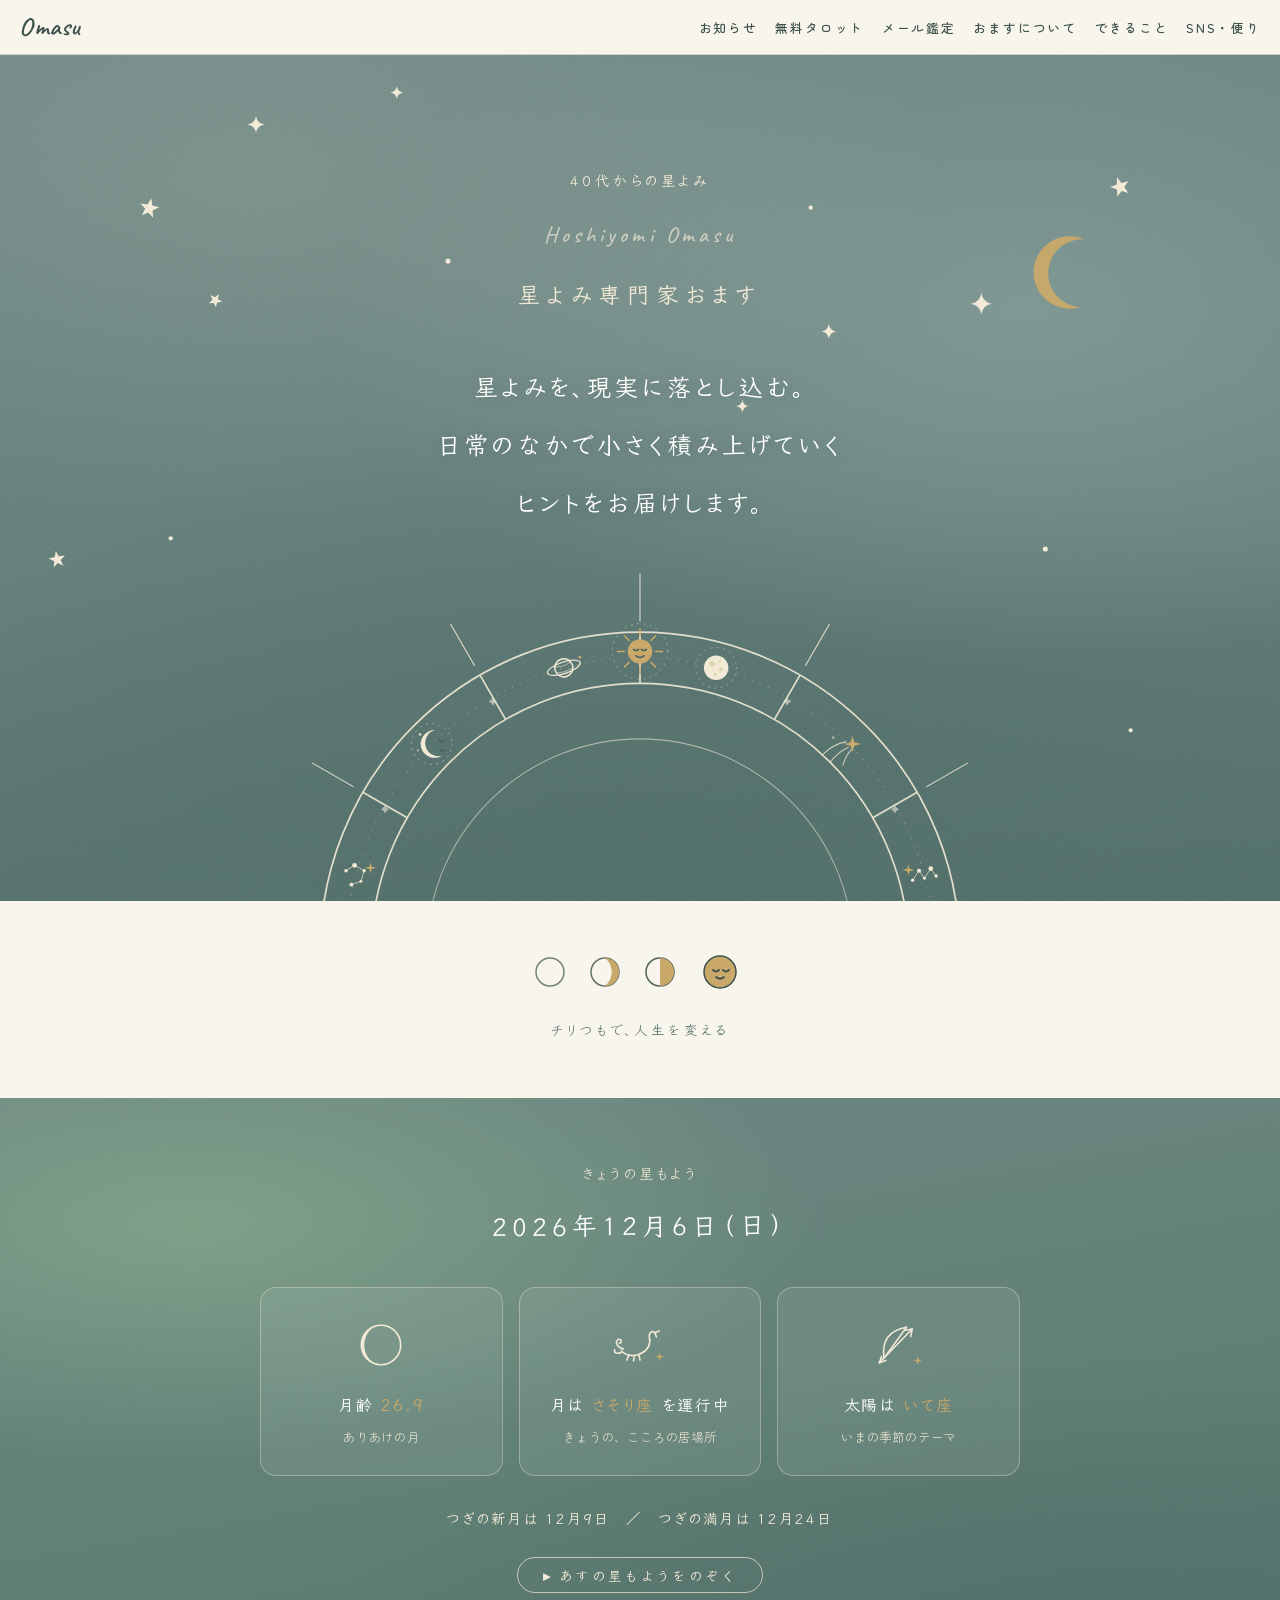
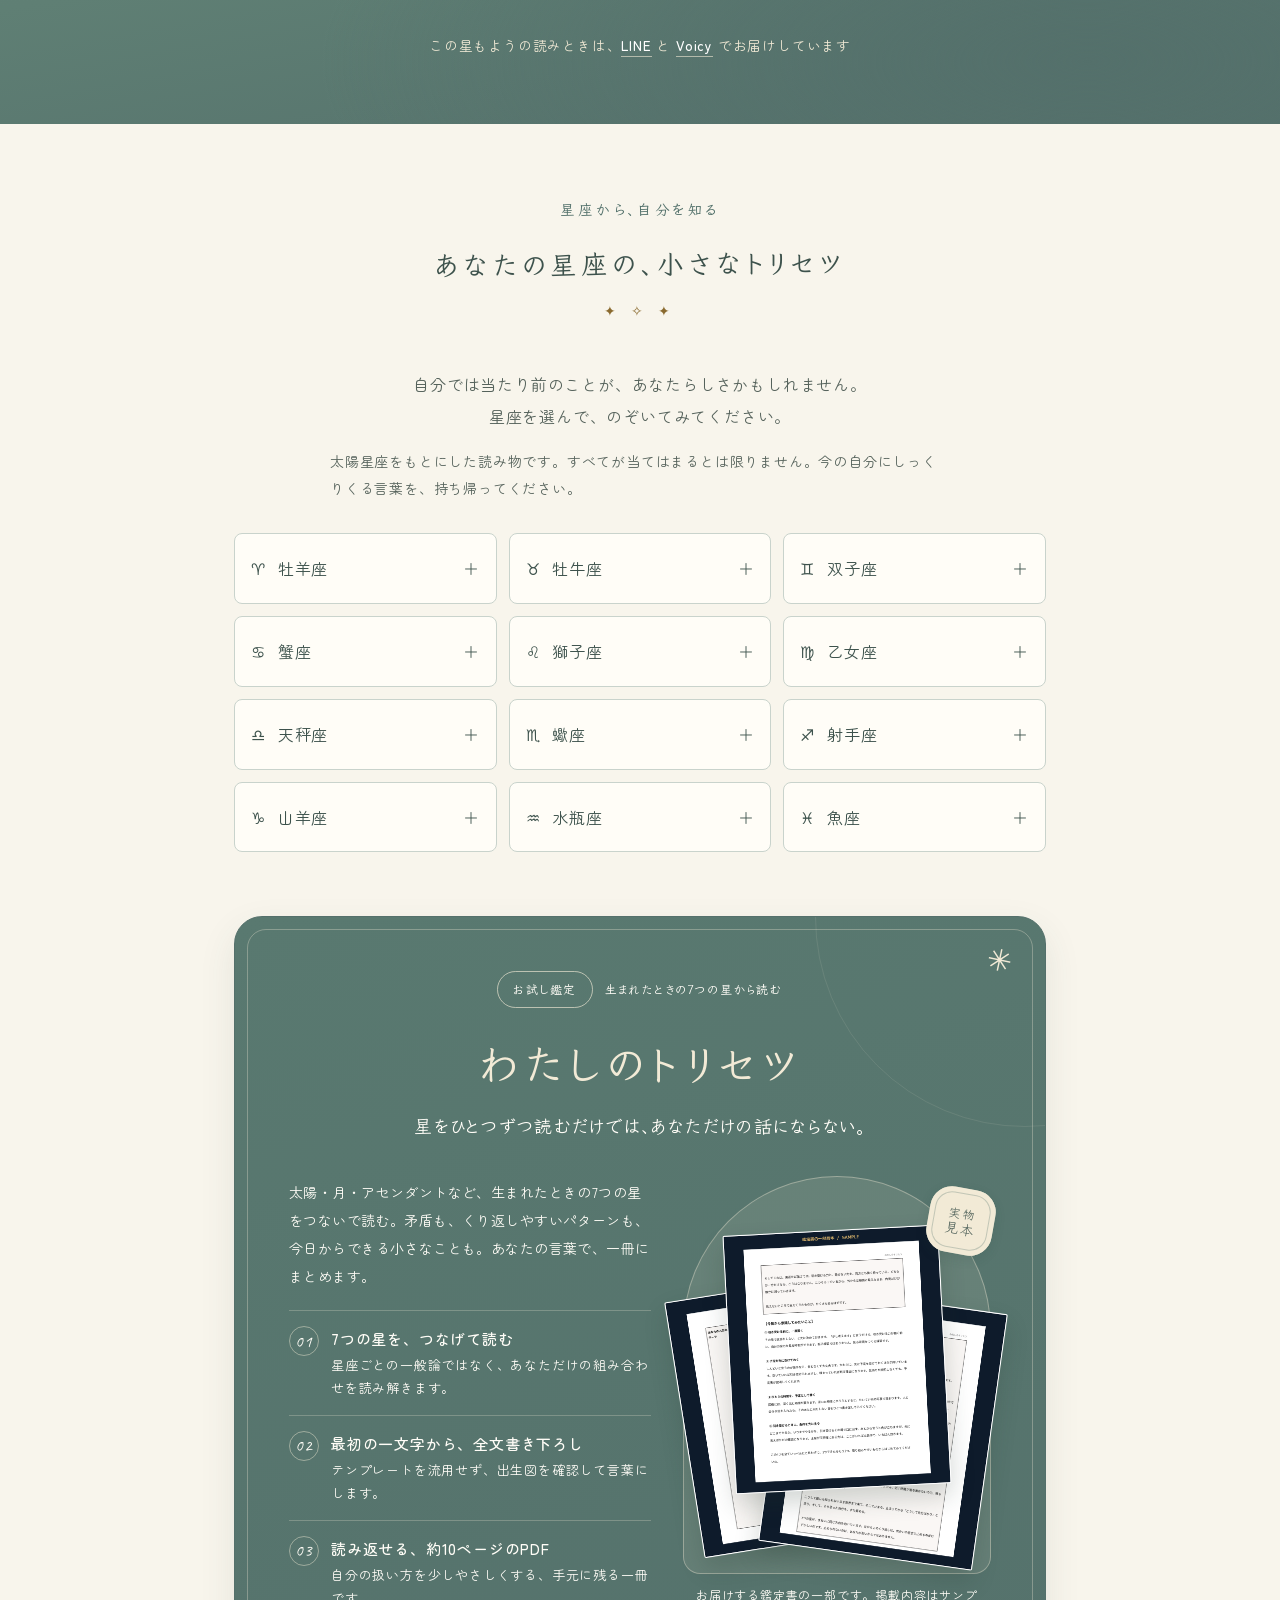
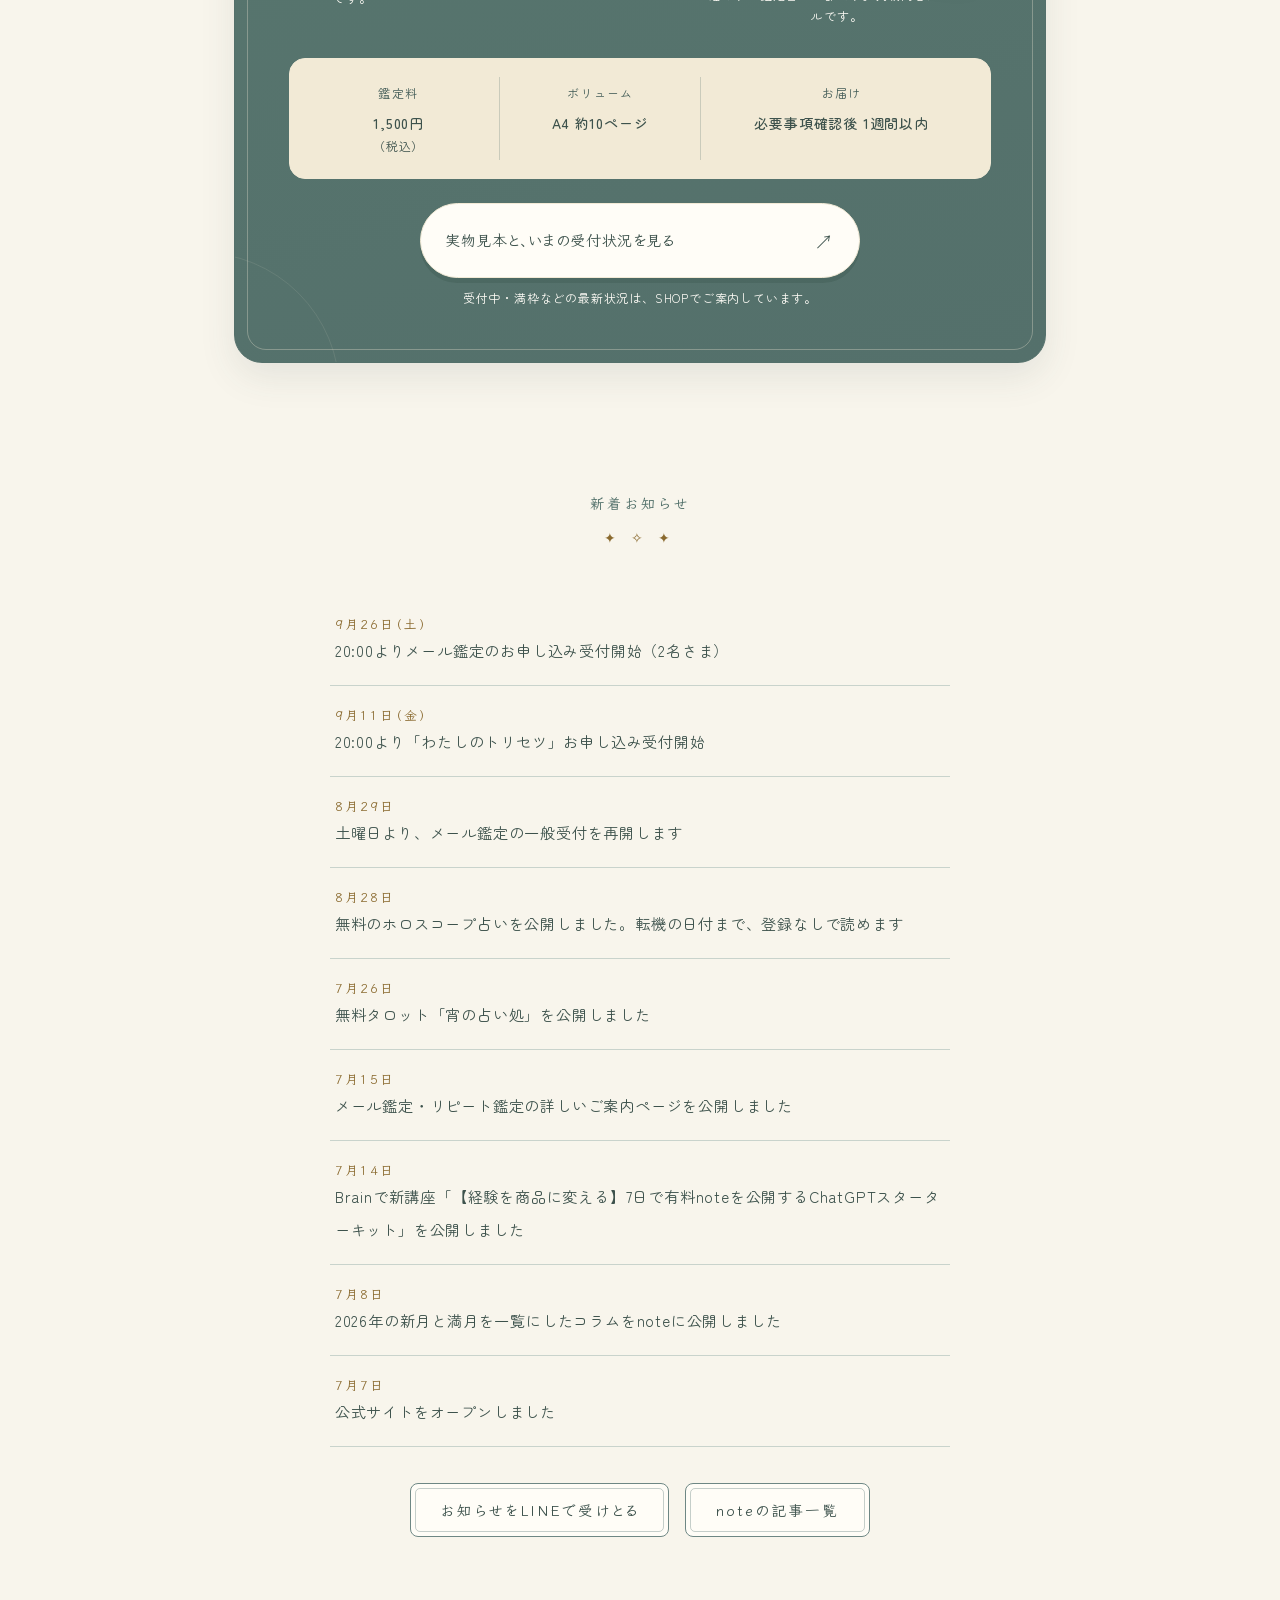
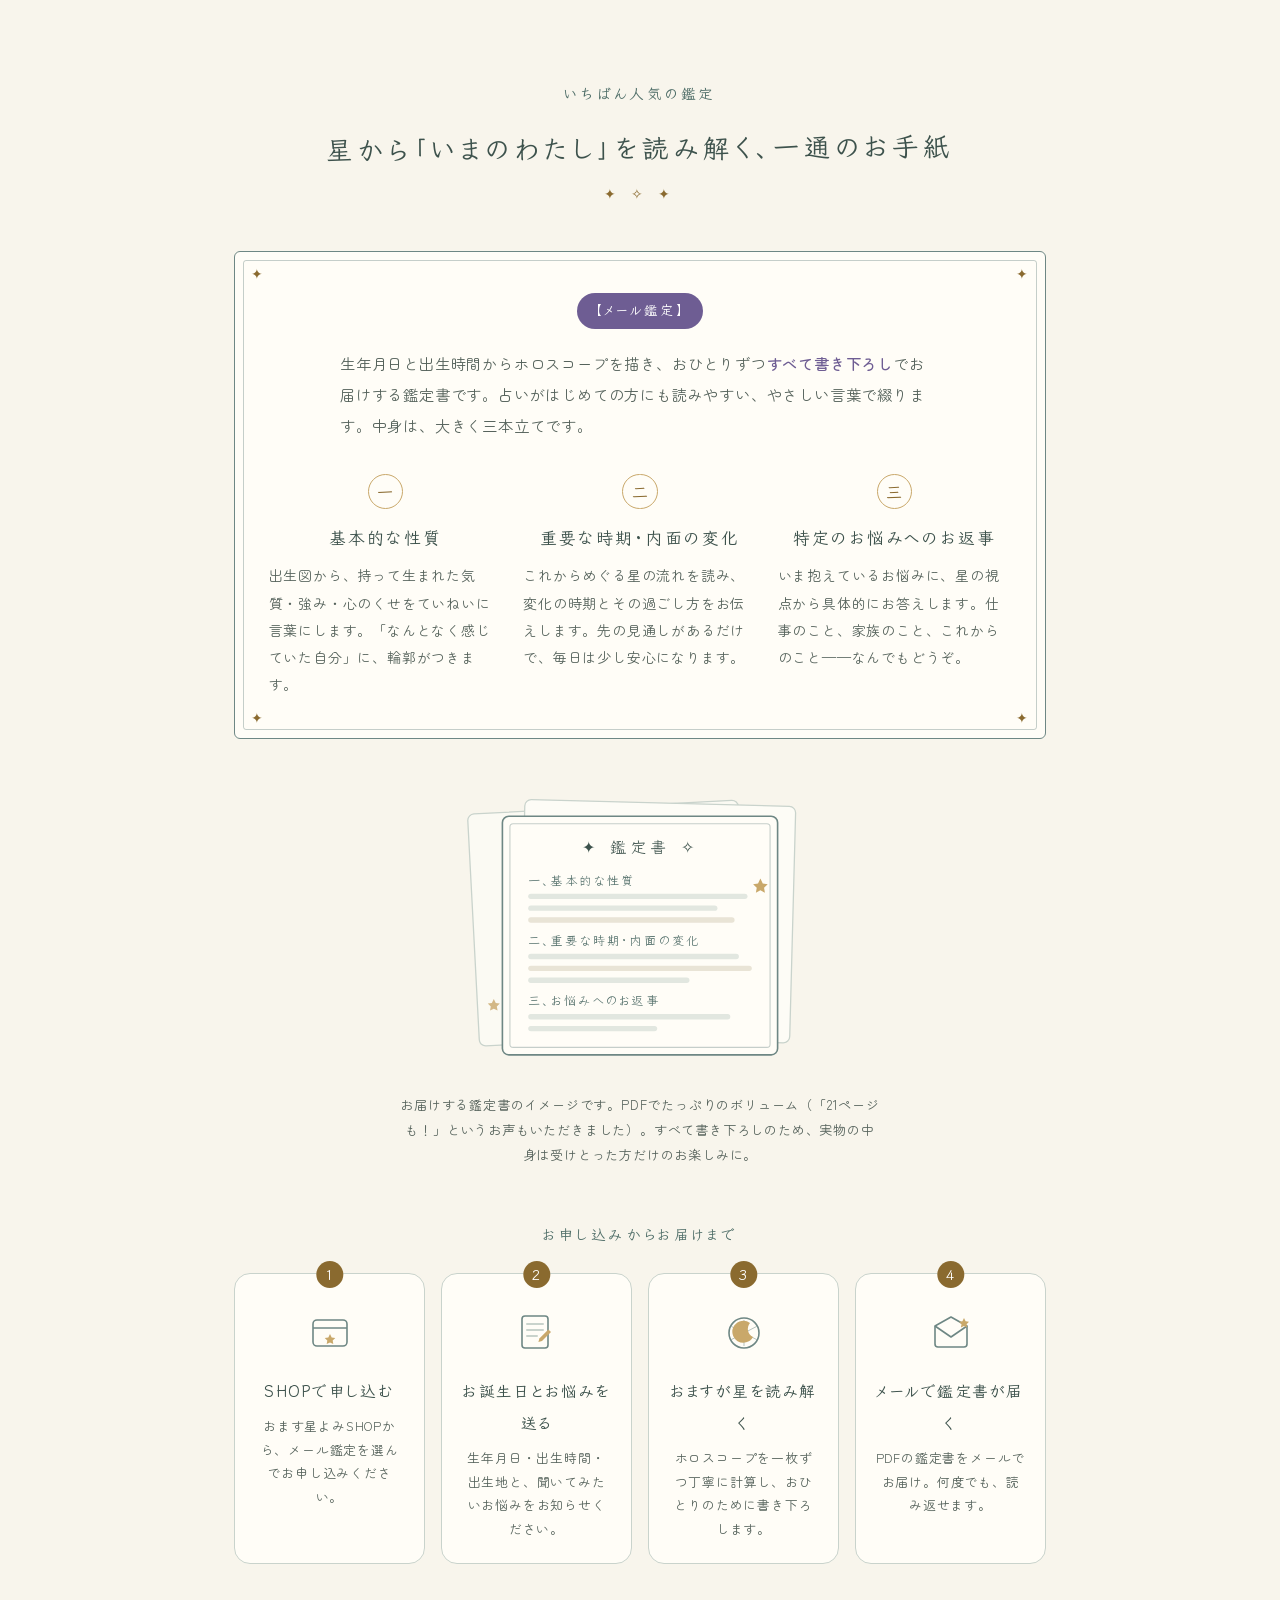
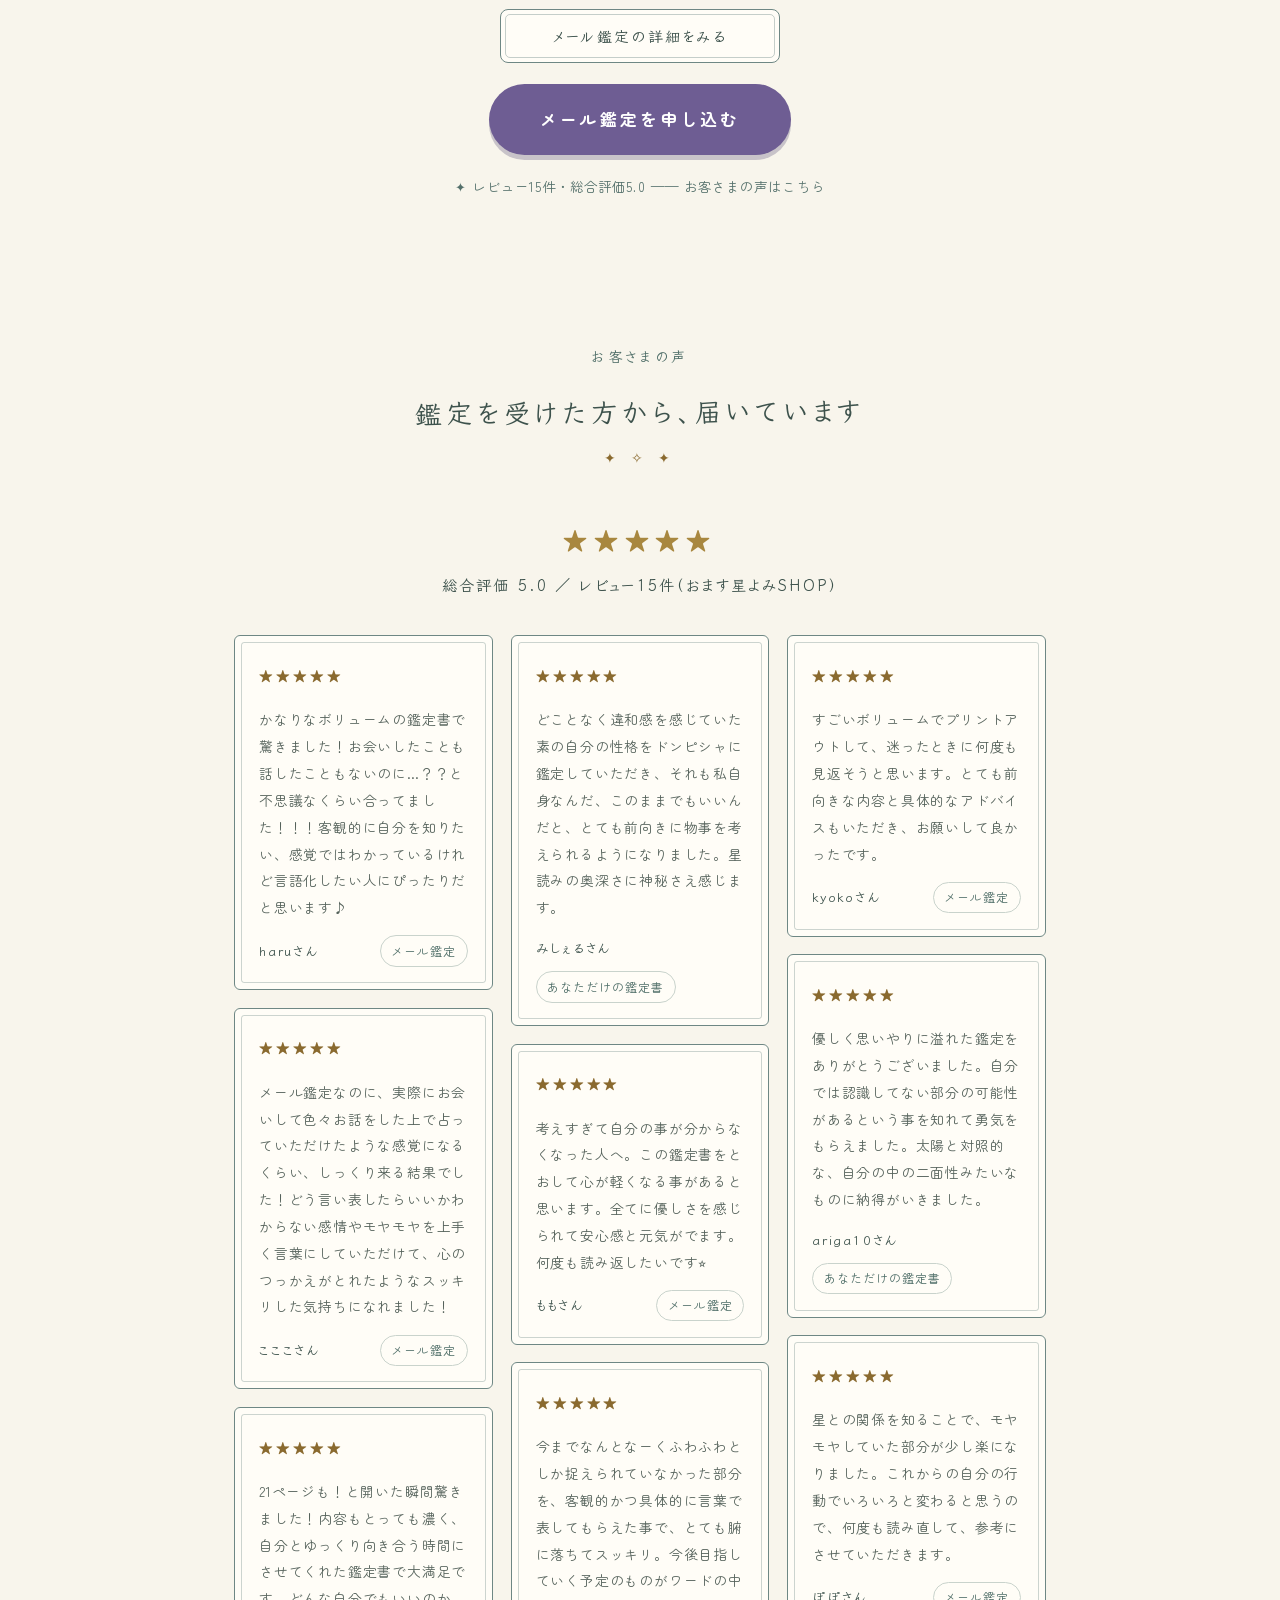
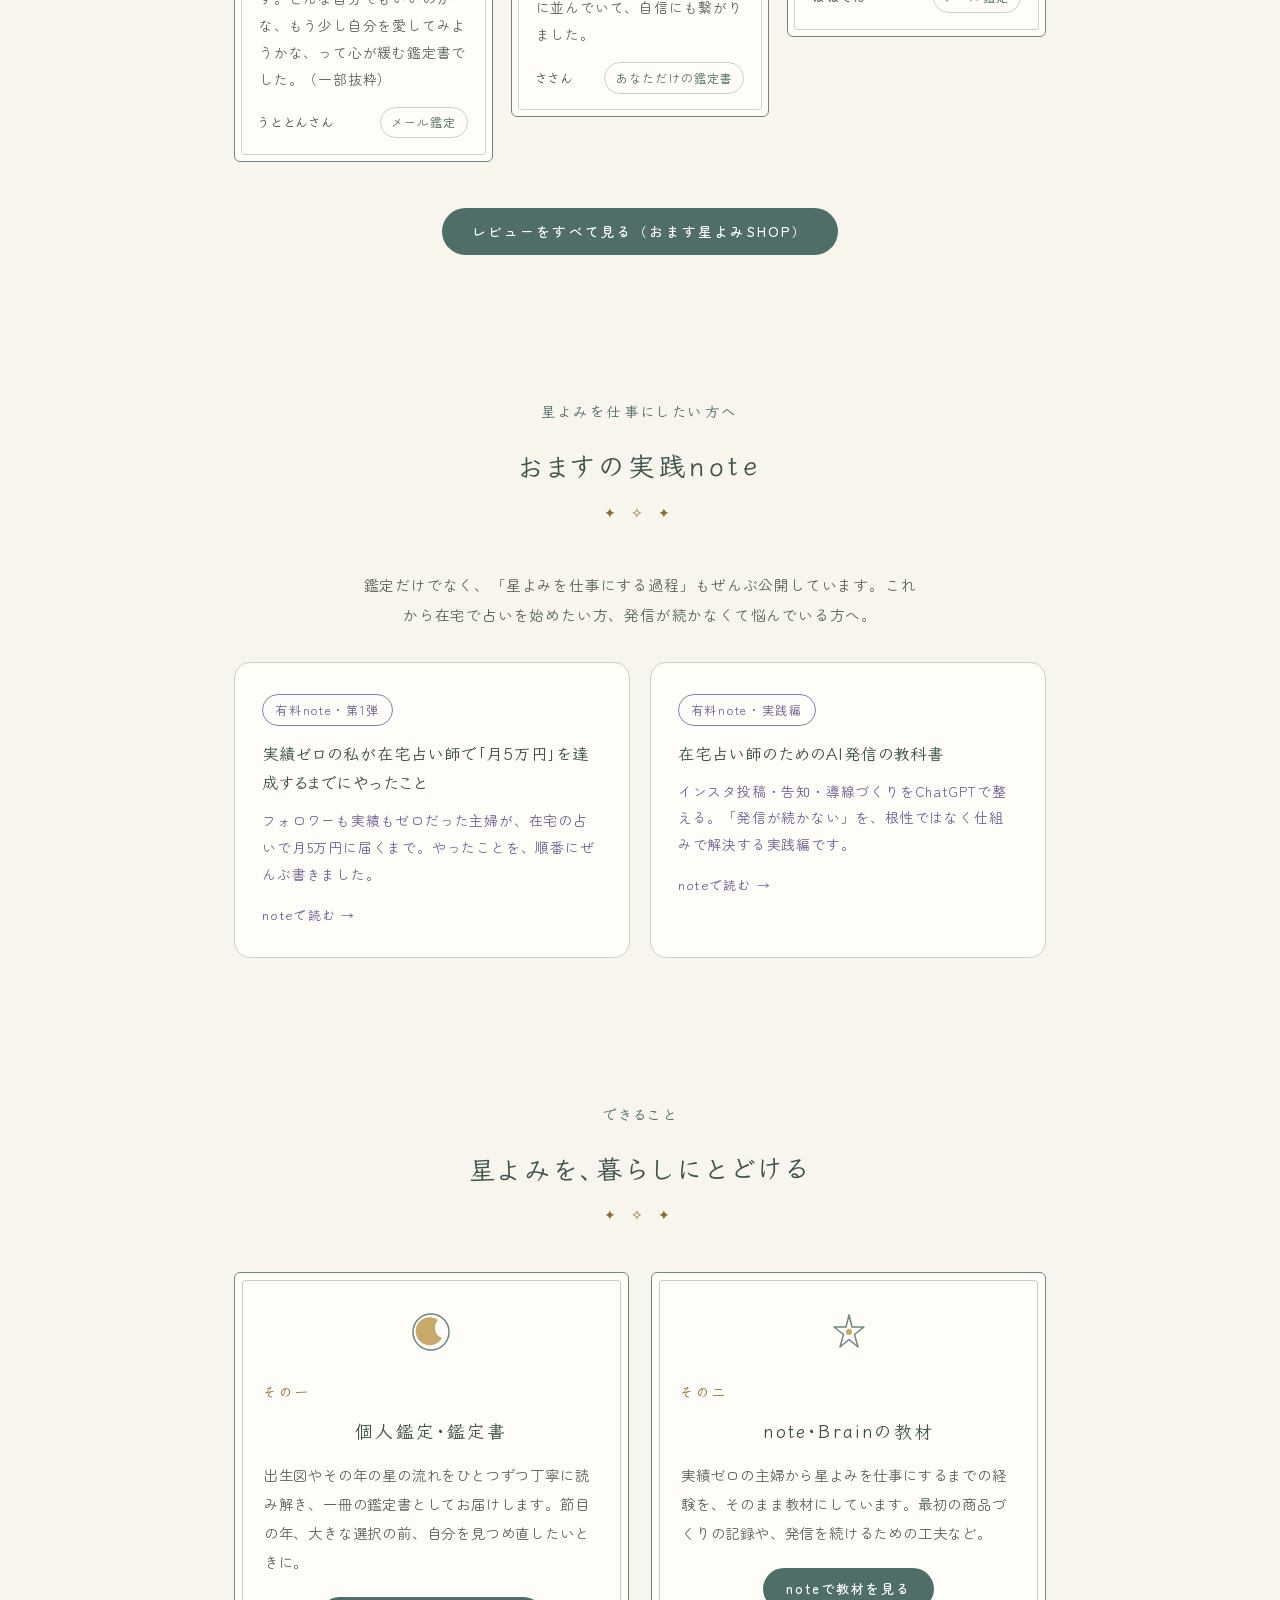
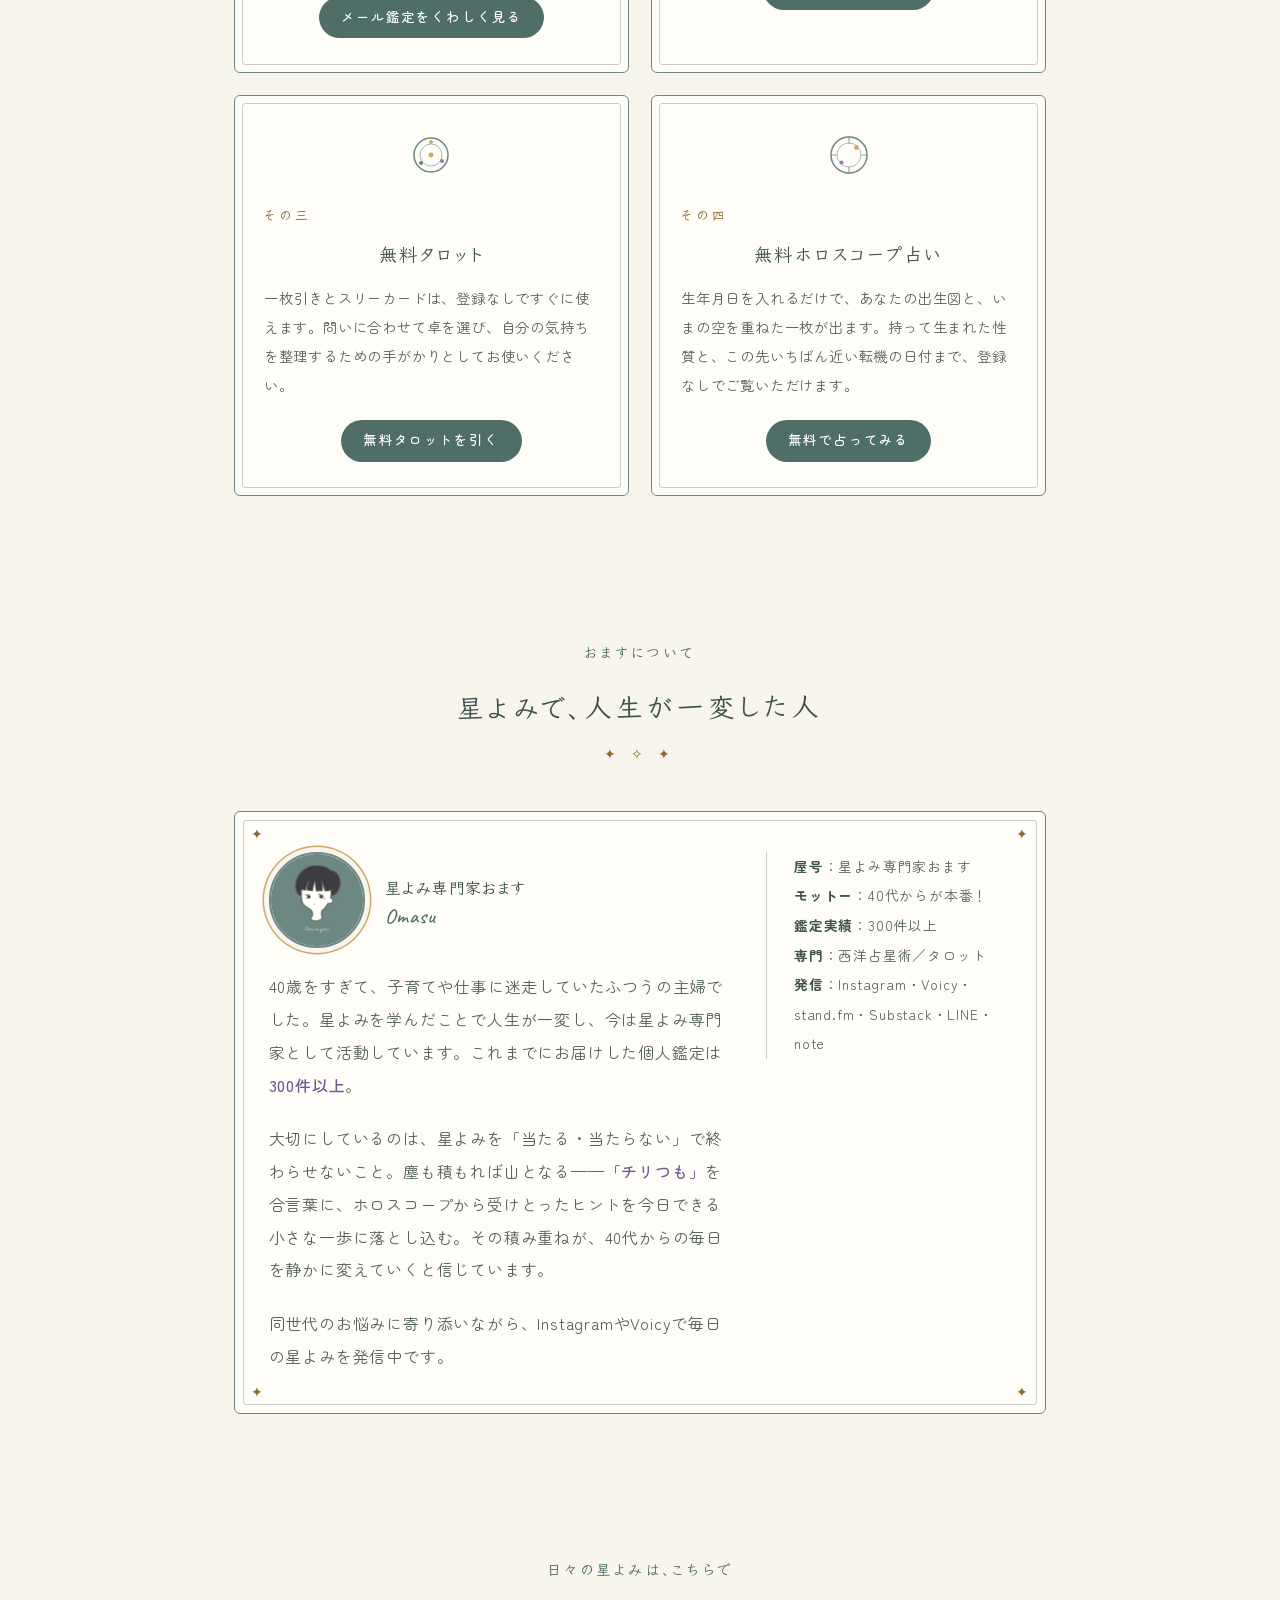
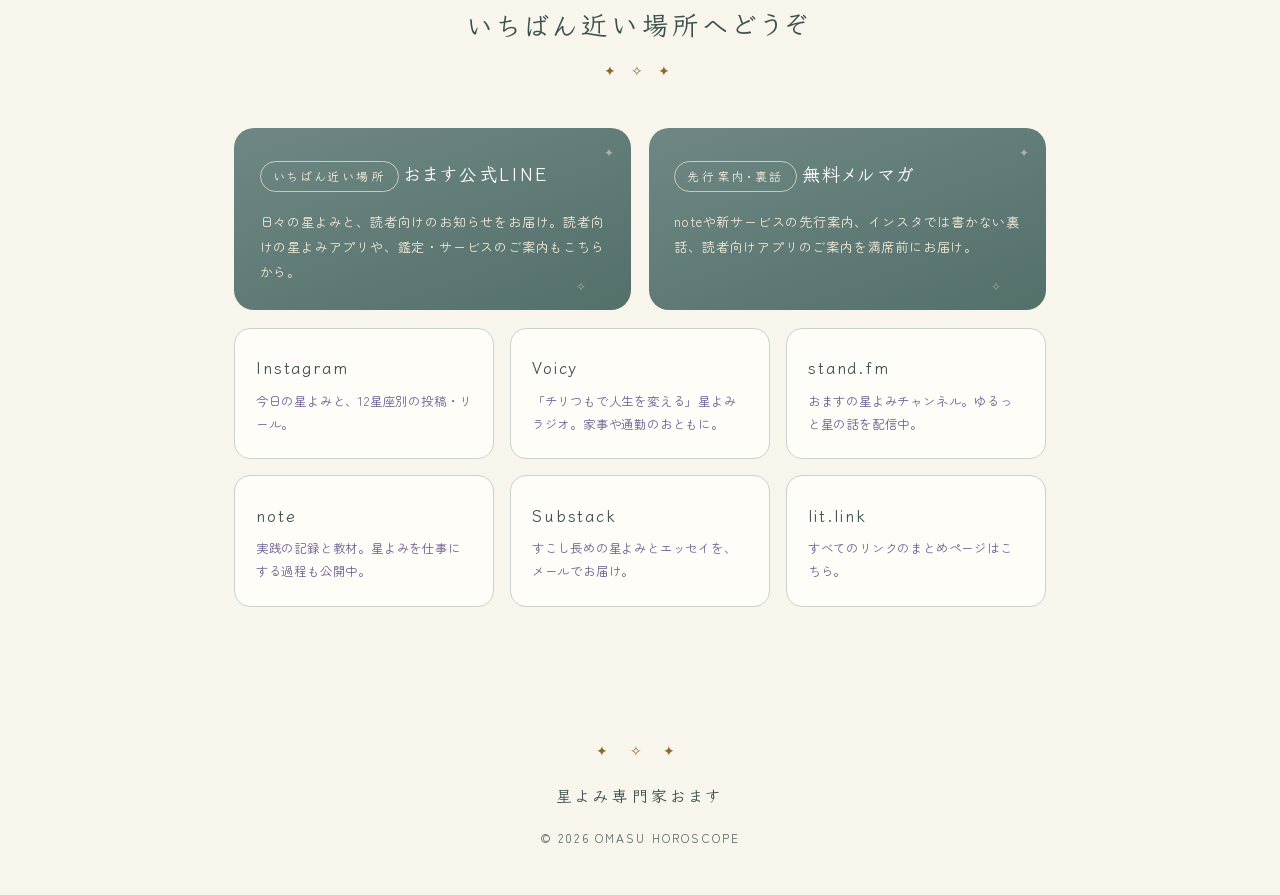
==== commit 7746af6f: "新着お知らせに9/26メール鑑定の受付開始を追加 Co-Authored-By: Claude Opus 5.5 <noreply@anthropic.com>" ====
--- a/index.html
+++ b/index.html
@@ -1175,6 +1175,10 @@
     表示は上から新しい順。古いものは削除して3〜5件程度を保つのがおすすめです。
   -->
   <div class="news-list">
+    <a class="news-item" href="kantei.html">
+      <span class="news-date">9月26日（土）</span>
+      <span class="news-text">20:00よりメール鑑定のお申し込み受付開始（2名さま）</span>
+    </a>
     <a class="news-item" href="https://omasuhoroscope.stores.jp/items/6a7808293ffe3e076fdcb962">
       <span class="news-date">9月11日（金）</span>
       <span class="news-text">20:00より「わたしのトリセツ」お申し込み受付開始</span>
